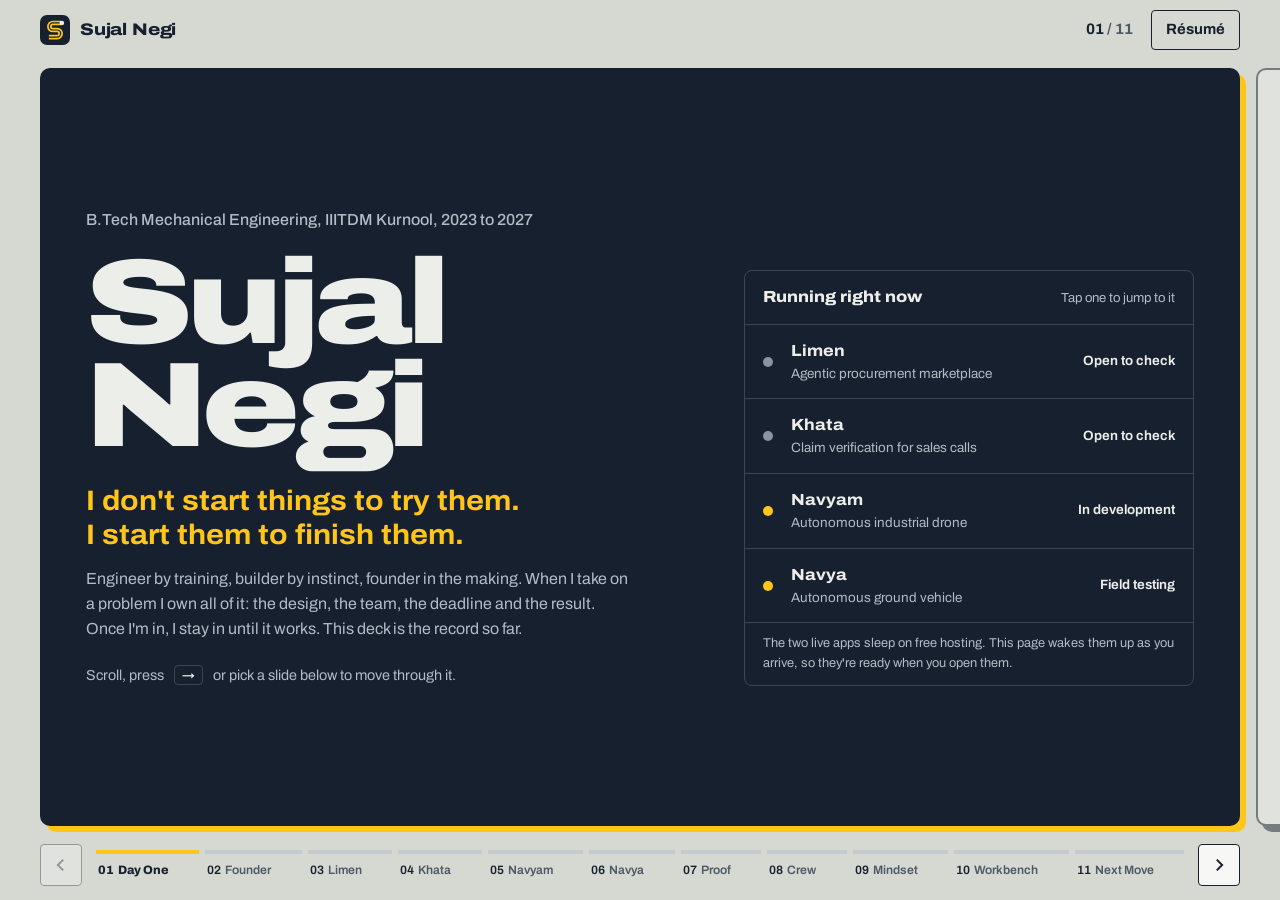
==== index.html @ 994e84c3 "Update index.html" ====
<!DOCTYPE html>
<html lang="en">
<head>
<meta charset="UTF-8">
<meta name="viewport" content="width=device-width, initial-scale=1, viewport-fit=cover">
<title>Sujal Negi : Engineer and Builder</title>
<meta name="description" content="Sujal Negi: mechanical engineer at IIITDM Kurnool who designs vehicle hardware, ships live AI products and leads a 19-member autonomous vehicle team.">
<meta property="og:title" content="Sujal Negi : Engineer and Builder">
<meta property="og:description" content="Limen, Khata, Navyam and Navya, presented as a founder's deck.">
<meta property="og:url" content="https://sujalnegi.tech/">
<meta property="og:image" content="https://sujalnegi.tech/Sujal_img.jpeg">
<meta name="theme-color" content="#D5D9D1">
<link rel="icon" href="favicon.svg?v=3" type="image/svg+xml">
<link rel="icon" href="favicon-32.png?v=3" sizes="32x32" type="image/png">
<link rel="icon" href="favicon.ico?v=3" sizes="any">
<link rel="apple-touch-icon" href="apple-touch-icon.png?v=3">
<link rel="manifest" href="site.webmanifest?v=3">
<link rel="preconnect" href="https://fonts.googleapis.com">
<link rel="preconnect" href="https://fonts.gstatic.com" crossorigin>
<link href="https://fonts.googleapis.com/css2?family=Archivo:ital,wdth,wght@0,62..125,100..900;1,62..125,100..900&display=swap" rel="stylesheet">
<script>document.documentElement.classList.add('js')</script>
<style>
:root{
  --frame:#D5D9D1; --paper:#ECEEEA; --sheet:#F7F8F5; --ink:#17202E; --ink-2:#2A3850;
  --graphite:#4E5866; --rule:#C5CAD0; --hivis:#FFC61A; --link:#1F4FD1; --ok:#1C7A4B;
  --on-ink:#ECEEEA; --on-ink-dim:#B3BBC6; --ink-rule:#3A4557;
  --font:'Archivo',system-ui,-apple-system,'Segoe UI',Roboto,sans-serif;
  --m:40px; --g:16px;
}
*,*::before,*::after{box-sizing:border-box;margin:0;padding:0}
html,body{height:100%}
html{-webkit-text-size-adjust:100%;text-size-adjust:100%}
.js,.js body{overscroll-behavior:none}
body{background:var(--frame);color:var(--ink);font-family:var(--font);font-size:1rem;line-height:1.55;-webkit-font-smoothing:antialiased;text-rendering:optimizeLegibility}
img{max-width:100%;display:block}
a{color:var(--link);text-underline-offset:3px;text-decoration-thickness:1px}
a:hover{text-decoration-thickness:2px}
button{font:inherit;color:inherit}
:focus-visible{outline:3px solid var(--link);outline-offset:3px;border-radius:2px}
::selection{background:var(--hivis);color:var(--ink)}
.skip{position:absolute;left:-9999px;top:8px;background:var(--ink);color:var(--paper);padding:10px 14px;z-index:200}
.skip:focus{left:12px}
.sr{position:absolute;width:1px;height:1px;overflow:hidden;clip:rect(0 0 0 0);white-space:nowrap}

/* ---------- presenter frame ---------- */
.app{display:flex;flex-direction:column}
.js .app{height:100vh;height:100dvh;padding:env(safe-area-inset-top,0px) env(safe-area-inset-right,0px) env(safe-area-inset-bottom,0px) env(safe-area-inset-left,0px)}
.js body{overflow:hidden}
.bar{display:flex;align-items:center;justify-content:space-between;gap:16px;padding:0 var(--m);height:60px;flex:none}
.mark{display:flex;align-items:center;gap:10px;color:var(--ink);text-decoration:none;font-weight:800;font-variation-settings:"wdth" 118;letter-spacing:-.01em;font-size:1.05rem}
.logo{display:block;width:30px;height:30px;flex:none;transition:transform .35s cubic-bezier(.22,.8,.26,1)}
@media (hover:hover){a:hover>.logo{transform:rotate(-8deg) scale(1.06)}}
@media (prefers-reduced-motion:reduce){.logo{transition:none}}
.bar-right{display:flex;align-items:center;gap:18px}
.count{font-weight:700;font-variant-numeric:tabular-nums;font-size:.95rem;color:var(--graphite)}
.count b{color:var(--ink)}
.cv{color:var(--ink);font-weight:700;text-decoration:none;border:1.5px solid var(--ink);padding:7px 14px;border-radius:4px;font-size:.93rem}
.cv:hover{background:var(--ink);color:var(--paper)}

.viewport{position:relative;flex:1;min-height:0}
.js .viewport{overflow:hidden}
.track{display:flex;flex-direction:column;gap:24px;padding:0 var(--m) 24px}
.js .track{flex-direction:row;gap:var(--g);height:100%;padding:8px 0 14px;transform:translate3d(calc(var(--m) + var(--i,0) * (var(--m) * 2 - var(--g) - 100%) + var(--drag,0px)),0,0);will-change:transform;backface-visibility:hidden}
.js .track.ready{transition:transform .5s cubic-bezier(.22,.8,.26,1)}
.js .track.dragging{transition:none}
.slide{position:relative;background:var(--sheet);border:2px solid var(--ink);border-radius:10px;box-shadow:6px 6px 0 var(--ink);outline:none}
.js .slide{flex:0 0 calc(100% - var(--m) * 2);height:100%;overflow-y:auto;overflow-x:hidden;overscroll-behavior:contain;scrollbar-width:thin;transition:opacity .35s ease;touch-action:pan-y;-webkit-overflow-scrolling:touch}
.js .track.dragging .slide{transition:none}
.js .slide:not(.on){opacity:.5}
.js .slide:not(.on) .inner{pointer-events:none}
.inner{max-width:1200px;margin:0 auto;padding:clamp(22px,3.4vw,52px);min-height:100%;display:flex;flex-direction:column;justify-content:center}
.edge{position:absolute;top:8px;bottom:14px;width:var(--m);z-index:3;background:none;border:0;cursor:pointer;display:none;-webkit-tap-highlight-color:transparent}
.js .edge{display:block}
.edge.l{left:0}.edge.r{right:0}
.edge:disabled{cursor:default}

.dock{flex:none;display:flex;align-items:center;gap:14px;padding:4px var(--m) 14px}
.dock .nav{flex:none;width:42px;height:42px;border:1.5px solid var(--ink);border-radius:4px;background:var(--sheet);cursor:pointer;display:grid;place-items:center}
@media (hover:hover){.dock .nav:hover:not(:disabled){background:var(--ink);color:var(--paper)}}
.dock .nav:active:not(:disabled){transform:translateY(1px)}
.dock .nav:disabled{opacity:.35;cursor:default}
.dock .nav svg{width:18px;height:18px}
.rail{flex:1;display:flex;gap:6px;min-width:0}
.rail button{flex:1 1 auto;min-width:0;text-align:left;background:none;border:0;border-top:4px solid var(--rule);padding:7px 2px 0;cursor:pointer;color:var(--graphite);font-size:.76rem;font-weight:600;white-space:nowrap;overflow:hidden;text-overflow:ellipsis;transition:border-color .2s,color .2s}
.rail button span{font-variant-numeric:tabular-nums;margin-right:4px;color:var(--ink)}
@media (max-width:1240px) and (min-width:961px){.rail button{font-size:.72rem}.rail button span{display:none}}
@media (hover:hover){.rail button:hover{color:var(--ink);border-top-color:var(--graphite)}}
.rail button.done{border-top-color:var(--ink)}
.rail button[aria-current="step"]{border-top-color:var(--hivis);color:var(--ink);font-weight:800}
.index-btn{display:none}
.cover .hint.hint-touch{display:none}
.js .nojs-only{display:none}
.dock,.edge{visibility:hidden}.js .dock,.js .edge{visibility:visible}

/* ---------- shared type ---------- */
h2{overflow-wrap:anywhere;hyphens:manual;font-weight:800;font-variation-settings:"wdth" 118;font-size:clamp(2rem,4.2vw,3.4rem);line-height:1;letter-spacing:-.02em}
.lede{color:var(--graphite);max-width:36rem;margin-top:14px}
.btn{max-width:100%;overflow-wrap:anywhere;display:inline-flex;align-items:center;gap:8px;font-weight:650;font-size:.95rem;text-decoration:none;padding:11px 18px;border-radius:4px;border:1.5px solid var(--ink);transition:background .15s,color .15s;cursor:pointer;background:transparent;color:var(--ink)}
.btn.solid{background:var(--ink);color:var(--paper)}
.btn.solid:hover{background:var(--ink-2)}
.btn.line:hover{background:var(--ink);color:var(--paper)}
.links{display:flex;flex-wrap:wrap;gap:10px;margin-top:18px}
.split{display:grid;grid-template-columns:minmax(0,1.05fr) minmax(0,.95fr);gap:clamp(28px,4.5vw,64px);align-items:center}

/* ink + hivis slides */
.slide.ink{background:var(--ink);color:var(--on-ink);box-shadow:6px 6px 0 var(--hivis);scrollbar-color:var(--ink-rule) transparent}
.slide.ink h2{color:var(--on-ink)}
.slide.ink .lede{color:var(--on-ink-dim)}
.slide.ink a{color:#9DB5FF}
.slide.ink .btn{border-color:var(--on-ink);color:var(--on-ink)}
.slide.ink .btn.solid{background:var(--hivis);border-color:var(--hivis);color:var(--ink)}
.slide.ink .btn.line:hover{background:var(--on-ink);color:var(--ink)}
.slide.ink :focus-visible{outline-color:var(--hivis)}
.slide.hv{background:var(--hivis)}
.slide.pa{background:var(--paper)}

/* ---------- 1. cover ---------- */
.cover{display:grid;grid-template-columns:minmax(0,1.35fr) minmax(0,1fr);gap:clamp(28px,4vw,64px);align-items:end}
.cover .who{color:var(--on-ink-dim);font-weight:500;margin-bottom:18px}
.cover h1{font-weight:900;font-variation-settings:"wdth" 125;font-size:clamp(3.4rem,9.4vw,8.6rem);line-height:.86;letter-spacing:-.035em;color:var(--on-ink)}
.cover h1 span{display:block}
.cover .claim{font-weight:700;font-variation-settings:"wdth" 108;font-size:clamp(1.25rem,2.2vw,1.8rem);line-height:1.2;margin-top:26px;max-width:32ch;color:var(--hivis)}
.cover .claim span{display:block}
.cover .sub{color:var(--on-ink-dim);max-width:34rem;margin-top:16px}
.cover .hint{margin-top:22px;font-size:.9rem;color:var(--on-ink-dim);display:flex;align-items:center;gap:10px}
.cover .hint kbd{font:700 .8rem var(--font);border:1.5px solid var(--ink-rule);border-radius:4px;padding:2px 7px;color:var(--on-ink)}
.board{border:1.5px solid var(--ink-rule);border-radius:8px;overflow:hidden}
.board header{display:flex;justify-content:space-between;align-items:baseline;gap:10px;padding:14px 18px;border-bottom:1.5px solid var(--ink-rule)}
.board header b{font-weight:800;font-variation-settings:"wdth" 112}
.board header span{font-size:.82rem;color:var(--on-ink-dim)}
.board a.row{display:grid;grid-template-columns:14px minmax(0,1fr) auto;gap:4px 14px;align-items:center;padding:14px 18px;border-bottom:1px solid var(--ink-rule);text-decoration:none;color:var(--on-ink)}
.board a.row:last-of-type{border-bottom:0}
.board a.row:hover{background:var(--ink-2)}
.board .dot{width:10px;height:10px;border-radius:50%;background:var(--on-ink-dim)}
.board .row[data-s="checking"] .dot{background:var(--hivis);animation:blink 1s steps(2) infinite}
.board .row[data-s="up"] .dot{background:#3CCB7F}
.board .row[data-s="down"] .dot{background:#8A93A0}
.board .row[data-s="dev"] .dot{background:var(--hivis)}
@keyframes blink{50%{opacity:.25}}
.board .nm{font-weight:750;font-variation-settings:"wdth" 110}
.board .ds{display:block;font-size:.84rem;color:var(--on-ink-dim);font-weight:400;font-variation-settings:"wdth" 100}
.board .st{font-size:.84rem;font-weight:650;text-align:right;white-space:nowrap}
.board .row[data-s="up"] .st{color:#3CCB7F}
.board footer{padding:11px 18px;font-size:.8rem;color:var(--on-ink-dim);border-top:1.5px solid var(--ink-rule)}

/* ---------- 2. about ---------- */
.about{display:grid;grid-template-columns:minmax(0,230px) minmax(0,1fr) minmax(0,.85fr);gap:clamp(24px,3.6vw,52px);align-items:start}
.portrait{border:2px solid var(--ink);border-radius:6px;overflow:hidden;background:var(--sheet)}
.portrait img{aspect-ratio:4/5;object-fit:cover;object-position:50% 20%;width:100%;height:auto}
.about-copy h2{margin-bottom:20px}
.about-copy p{color:var(--graphite);margin-bottom:14px;max-width:38rem}
.about-copy p strong{color:var(--ink);font-weight:650}
.facts{border-top:1.5px solid var(--ink)}
.facts div{padding:13px 0;border-bottom:1px solid var(--rule)}
.facts dt{font-size:.84rem;font-weight:700;color:var(--graphite)}
.facts dd{font-weight:600;line-height:1.4}

/* ---------- product slides ---------- */
.prod h2{font-size:clamp(2.4rem,4.8vw,4rem);font-variation-settings:"wdth" 124}
.what{font-size:1.14rem;font-weight:600;margin:10px 0 14px;max-width:28rem;line-height:1.3}
.meta{display:flex;flex-wrap:wrap;gap:8px 12px;align-items:center;font-size:.88rem;color:var(--graphite)}
.stage{display:inline-flex;align-items:center;gap:7px;font-weight:700;color:var(--ink);background:var(--paper);border:1.5px solid var(--ink);padding:3px 10px;border-radius:40px;font-size:.82rem}
.stage::before{content:"";width:8px;height:8px;border-radius:50%;background:var(--ok)}
.stage.build::before{background:var(--hivis);box-shadow:0 0 0 1.5px var(--ink)}
.flag{display:inline-block;background:var(--hivis);color:var(--ink);font-weight:700;font-size:.88rem;padding:5px 11px;border-radius:3px;border:1.5px solid var(--ink)}
.pts{list-style:none;display:flex;flex-direction:column;gap:9px;margin-top:18px}
.pts li{position:relative;padding-left:22px;color:var(--graphite);max-width:38rem;font-size:.98rem}
.pts li::before{content:"";position:absolute;left:0;top:.7em;width:10px;height:2px;background:var(--ink)}
.pts li b{color:var(--ink);font-weight:650}
.stack{font-size:.86rem;color:var(--graphite);margin-top:14px}

/* limen widget */
.gate{background:#fff;border:2px solid var(--ink);border-radius:6px;overflow:hidden}
.gate header{display:flex;justify-content:space-between;align-items:baseline;gap:12px;padding:14px 18px;border-bottom:1.5px solid var(--ink)}
.gate header b{font-weight:800;font-variation-settings:"wdth" 112}
.gate header span,.call header span{font-size:.84rem;color:var(--graphite)}
.gate .body{padding:18px}
.gate .req{display:grid;grid-template-columns:1fr auto;gap:5px 16px;font-size:.93rem;padding-bottom:14px;border-bottom:1px dashed var(--rule);margin-bottom:16px}
.gate .req dt{color:var(--graphite)}
.gate .req dd{font-weight:650;text-align:right;font-variant-numeric:tabular-nums}
.gate label{display:flex;justify-content:space-between;align-items:baseline;flex-wrap:wrap;gap:4px 12px;font-weight:650;font-size:.95rem;margin-bottom:10px}
.gate output{font-variation-settings:"wdth" 110;font-weight:800;font-size:1.35rem;font-variant-numeric:tabular-nums}
.track-r{position:relative;height:52px;margin:0 2px}
.track-r .band{position:absolute;top:14px;height:16px;background:var(--hivis);border-left:2px solid var(--ink);border-right:2px solid var(--ink)}
.track-r .base{position:absolute;left:0;right:0;top:21px;height:2px;background:var(--rule)}
.track-r .tick{position:absolute;top:34px;transform:translateX(-50%);font-size:.74rem;color:var(--graphite);white-space:nowrap;font-weight:600}
.track-r input{position:absolute;left:0;top:0;width:100%;height:44px;margin:0;background:transparent;-webkit-appearance:none;appearance:none;cursor:pointer;touch-action:pan-y}
.track-r input::-webkit-slider-runnable-track{height:44px;background:transparent}
.track-r input::-moz-range-track{height:44px;background:transparent}
.track-r input::-webkit-slider-thumb{-webkit-appearance:none;width:20px;height:34px;margin-top:5px;background:var(--ink);border:3px solid #fff;border-radius:3px;box-shadow:0 0 0 1.5px var(--ink)}
.track-r input::-moz-range-thumb{width:14px;height:28px;background:var(--ink);border:3px solid #fff;border-radius:3px;box-shadow:0 0 0 1.5px var(--ink)}
.track-r input:focus-visible{outline:none}
.track-r input:focus-visible::-webkit-slider-thumb{box-shadow:0 0 0 4px var(--link)}
.track-r input:focus-visible::-moz-range-thumb{box-shadow:0 0 0 4px var(--link)}
.verdict{margin-top:12px;padding:12px 14px;border-radius:4px;font-weight:650;font-size:.95rem;line-height:1.4;border:1.5px solid var(--ok);color:var(--ok);background:#E1EFE6;min-height:5.2em}
.verdict.no,.v.no{border-color:var(--ink);color:var(--ink);background:repeating-linear-gradient(-45deg,var(--hivis) 0 12px,#FFDC66 12px 24px)}
.verdict small{display:block;font-weight:450;margin-top:3px;font-size:.86rem}
.gate footer,.call footer{padding:11px 18px;border-top:1px solid var(--rule);font-size:.86rem;color:var(--graphite);display:flex;justify-content:space-between;align-items:center;gap:8px 12px;flex-wrap:wrap}

/* khata widget */
.call{background:#fff;border:2px solid var(--ink);border-radius:6px;overflow:hidden}
.call header{display:flex;justify-content:space-between;align-items:baseline;gap:12px;padding:14px 18px;border-bottom:1.5px solid var(--ink)}
.call header b{font-weight:800;font-variation-settings:"wdth" 112}
.call ol{list-style:none}
.call li{padding:14px 18px;border-bottom:1px solid var(--rule)}
.call li:last-child{border-bottom:0}
.call .who-s{font-size:.8rem;font-weight:700;color:var(--graphite)}
.call q{display:block;font-weight:600;font-size:1.02rem;margin:2px 0 8px;quotes:"\201C" "\201D"}
.v{display:inline-block;font-size:.86rem;font-weight:650;padding:5px 10px;border-radius:3px;border:1.5px solid var(--rule);color:var(--graphite);background:var(--paper)}
.v.ok{border-color:var(--ok);color:var(--ok);background:#E1EFE6}

/* navyam svg */
.sweep{background:var(--ink);border:2px solid var(--ink);border-radius:6px;overflow:hidden}
.sweep svg{display:block;width:100%;height:auto;max-height:52vh}
.sweep figcaption{background:var(--sheet);border-top:2px solid var(--ink);padding:11px 16px;font-size:.86rem;color:var(--graphite)}

/* navya org chart */
.org{border:2px solid var(--ink);border-radius:6px;background:#fff;padding:22px}
.org .lead{border:2px solid var(--ink);background:var(--hivis);border-radius:4px;padding:12px 16px;text-align:center;max-width:260px;margin:0 auto;position:relative}
.org .lead b{display:block;font-weight:800;font-variation-settings:"wdth" 112;font-size:1.1rem}
.org .lead span{font-size:.84rem}
.org .stem{width:2px;height:20px;background:var(--ink);margin:0 auto}
.org .teams{display:grid;grid-template-columns:repeat(4,minmax(0,1fr));gap:10px;border-top:2px solid var(--ink);padding-top:18px;position:relative}
.org .teams div{border:1.5px solid var(--ink);border-radius:4px;padding:10px 8px;text-align:center;font-weight:700;font-size:.92rem;position:relative;background:var(--sheet)}
.org .teams div::before{content:"";position:absolute;top:-20px;left:50%;width:2px;height:18px;background:var(--ink)}
.org .owns{margin-top:18px;padding-top:14px;border-top:1px dashed var(--rule);font-size:.9rem;color:var(--graphite)}
.org .owns b{color:var(--ink)}
.org .size{font-weight:800;font-variation-settings:"wdth" 118;font-size:2.2rem;line-height:1;margin-bottom:14px;text-align:center}
.org .size small{display:block;font-size:.85rem;font-weight:600;color:var(--graphite);margin-top:4px;font-variation-settings:"wdth" 100}

/* ---------- traction ---------- */
.trac-head{display:grid;grid-template-columns:minmax(0,1.2fr) minmax(0,1fr);gap:18px 48px;align-items:end;margin-bottom:28px}
.trac-head .yr{font-weight:700;font-size:.95rem}
.trac-head h2{font-size:clamp(1.8rem,3.4vw,2.9rem);margin-top:8px;max-width:20ch}
.trac-head p{font-size:1.02rem;max-width:32rem}
.score{display:grid;grid-template-columns:repeat(3,minmax(0,1fr));border:2px solid var(--ink);border-radius:6px;overflow:hidden;background:var(--hivis)}
.score div{padding:18px 20px;border-right:2px solid var(--ink)}
.score div:last-child{border-right:0}
.score b{display:block;font-weight:900;font-variation-settings:"wdth" 122;font-size:clamp(1.9rem,3.6vw,3rem);line-height:1;letter-spacing:-.02em}
.score span{font-weight:600;font-size:.92rem}
.more{display:grid;grid-template-columns:repeat(3,minmax(0,1fr));gap:0;margin-top:22px;border:2px solid var(--ink);border-radius:6px;overflow:hidden;background:var(--sheet)}
.more div{padding:16px 18px;border-right:1px solid var(--rule)}
.more div:last-child{border-right:0}
.more .yr{font-size:.82rem;font-weight:700;color:var(--graphite)}
.more h3{font-size:1.02rem;font-weight:750;line-height:1.25;margin:4px 0}
.more p{font-size:.9rem;color:var(--graphite)}

/* ---------- teams ---------- */
.head2{display:grid;grid-template-columns:minmax(0,1fr) minmax(0,1fr);gap:14px 48px;align-items:end;margin-bottom:28px}
.log{list-style:none;border-top:1.5px solid var(--ink)}
.log li{display:grid;grid-template-columns:150px minmax(0,1fr);gap:4px 28px;padding:18px 0;border-bottom:1px solid var(--rule)}
.log time{font-weight:700;font-variant-numeric:tabular-nums;font-size:.93rem;padding-top:3px}
.log h3{font-weight:750;font-variation-settings:"wdth" 108;font-size:1.18rem;line-height:1.25}
.log .role{color:var(--graphite);font-size:.92rem}
.log p{color:var(--graphite);max-width:44rem;margin-top:4px}
.log p b{color:var(--ink);font-weight:650}

/* ---------- playbook ---------- */
.rules{display:grid;grid-template-columns:repeat(2,minmax(0,1fr));border-top:1.5px solid var(--ink-rule)}
.rule{padding:24px 28px 26px 0;border-bottom:1.5px solid var(--ink-rule)}
.rule:nth-child(odd){border-right:1.5px solid var(--ink-rule)}
.rule:nth-child(even){padding-left:28px;padding-right:0}
.rule h3{font-weight:750;font-variation-settings:"wdth" 112;font-size:1.35rem;line-height:1.15;margin-bottom:10px}
.rule h3::before{content:"";display:block;width:28px;height:6px;background:var(--hivis);margin-bottom:14px}
.rule p{color:var(--on-ink-dim);max-width:30rem}
.rule p em{font-style:normal;color:var(--on-ink);font-weight:650}

/* ---------- toolkit ---------- */
.kit{width:100%;border-collapse:collapse}
.kit th,.kit td{text-align:left;vertical-align:top;padding:15px 0;border-bottom:1px solid var(--rule)}
.kit tr:first-child th,.kit tr:first-child td{border-top:1.5px solid var(--ink)}
.kit th{width:190px;font-weight:750;font-variation-settings:"wdth" 108;padding-right:24px}
.kit td{color:var(--graphite)}

/* ---------- contact ---------- */
.contact h2{font-size:clamp(2.4rem,6vw,5rem);font-variation-settings:"wdth" 122;max-width:14ch}
.reach{display:flex;flex-wrap:wrap;gap:10px;margin:28px 0 clamp(32px,5vw,56px)}
.titleblock{display:grid;grid-template-columns:2fr repeat(4,1fr);border:2px solid var(--ink);font-size:.86rem;background:var(--sheet)}
.titleblock div{padding:10px 14px;border-right:1.5px solid var(--ink)}
.titleblock div:last-child{border-right:0}
.titleblock span{display:block;color:var(--graphite);font-size:.76rem}
.titleblock b,.titleblock a{font-weight:750;font-variation-settings:"wdth" 110}
.titleblock a{color:var(--link)}
.slide.ink .titleblock{background:var(--ink-2);border-color:var(--on-ink-dim)}
.slide.ink .titleblock div{border-color:var(--on-ink-dim)}
.slide.ink .titleblock span{color:var(--on-ink-dim)}
.slide.ink .titleblock a{color:var(--hivis)}
.contact h2{color:var(--on-ink)}

/* ---------- responsive ---------- */
@media (max-width:1100px){
  .about{grid-template-columns:200px minmax(0,1fr)}
  .facts{grid-column:1/-1;display:grid;grid-template-columns:repeat(2,minmax(0,1fr));column-gap:28px}
}
@media (max-width:960px){
  .cover,.split,.trac-head,.head2{grid-template-columns:1fr}
  .cover{align-items:start}
  .rail button{font-size:0}
  .rail button span{font-size:.8rem;margin:0}
}
@media (max-width:760px){
  :root{--m:14px;--g:7px}
  .bar{height:54px}
  .count{display:none}
  .rail{display:none;position:fixed;left:12px;right:12px;bottom:calc(72px + env(safe-area-inset-bottom,0px));max-height:calc(100vh - 150px);max-height:calc(100dvh - 150px);overflow-y:auto;overscroll-behavior:contain;z-index:20;background:var(--sheet);border:2px solid var(--ink);border-radius:8px;box-shadow:5px 5px 0 var(--ink);padding:10px;flex-direction:column;gap:0}
  .rail.open{display:flex}
  .rail button{flex:none;font-size:1rem;border-top:0;border-bottom:1px solid var(--rule);padding:11px 8px;border-radius:0}
  .rail button:last-child{border-bottom:0}
  .rail button span{font-size:1rem;margin-right:10px;color:var(--graphite)}
  .rail button.done{border-top:0}
  .rail button[aria-current="step"]{background:var(--hivis);border-radius:4px}
  .index-btn{display:flex;flex:1;justify-content:center;align-items:center;gap:8px;height:42px;border:1.5px solid var(--ink);border-radius:4px;background:var(--sheet);font-weight:700;cursor:pointer}
  .index-btn b{font-variant-numeric:tabular-nums}
  .cover .hint.hint-desk{display:none}.cover .hint.hint-touch{display:flex}
  .slide{box-shadow:4px 4px 0 var(--ink)}
  .slide.ink{box-shadow:4px 4px 0 var(--hivis)}
  .inner{justify-content:flex-start;padding:22px 18px 28px}
  .about{grid-template-columns:1fr}
  .portrait{max-width:170px}
  .facts{grid-template-columns:1fr}
  .org .teams{grid-template-columns:1fr 1fr}
  .org .teams div::before{display:none}
  .org .teams{border-top:0;padding-top:0}
  .score,.more{grid-template-columns:1fr}
  .score div,.more div{border-right:0;border-bottom:2px solid var(--ink)}
  .more div{border-bottom:1px solid var(--rule)}
  .score div:last-child,.more div:last-child{border-bottom:0}
  .rules{grid-template-columns:1fr}
  .rule,.rule:nth-child(even){padding:22px 0}
  .rule:nth-child(odd){border-right:0}
  .log li{grid-template-columns:1fr}
  .kit th{width:auto;display:block;padding-bottom:3px;border-bottom:0}
  .kit td{display:block;padding-top:0}
  .kit tr:first-child td{border-top:0}
  .titleblock{grid-template-columns:1fr 1fr}
  .titleblock div{border-bottom:1.5px solid var(--ink)}
  .titleblock div:first-child{grid-column:1/-1;border-right:0}
  .titleblock div:nth-child(odd){border-right:0}
  .titleblock div:nth-last-child(-n+2){border-bottom:0}
  .edge{display:none!important}
}
@media (max-height:820px) and (min-width:761px){
  .inner{padding-top:22px;padding-bottom:22px}
  .pts{gap:6px;margin-top:14px}
  .pts li{font-size:.94rem}
  .what{margin:6px 0 10px}
}

/* very large screens */
@media (min-width:1700px){html{font-size:calc(10px + .45vw)}.inner{max-width:76rem}:root{--m:56px;--g:20px}.bar{height:68px}}
/* phones in landscape, short laptop windows */
@media (max-height:620px){
  .bar{height:46px}
  .cv{padding:5px 12px}
  .dock{padding-top:2px;padding-bottom:8px}
  .dock .nav,.index-btn{height:36px}
  .dock .nav{width:36px}
  .js .track{padding:4px 0 10px}
  .inner{justify-content:flex-start;padding-top:18px;padding-bottom:20px}
  .cover h1{font-size:clamp(2.6rem,8vw,5rem)}
  .cover .claim{margin-top:14px}
  .rail button{padding-top:5px}
}
@media (max-height:620px) and (max-width:960px) and (min-width:761px){.rail button{font-size:0}.rail button span{font-size:.78rem;margin:0}}
/* narrow phones */
@media (max-width:360px){
  :root{--m:10px;--g:5px}
  .inner{padding:18px 14px 24px}
  .cover h1{font-size:3rem}
  .mark{font-size:.98rem}
  .index-btn{font-size:.9rem;gap:6px}
  .board a.row{grid-template-columns:12px minmax(0,1fr);}
  .board .st{grid-column:2;text-align:left}
  .gate .body{padding:14px}
  .call li{padding:12px 14px}
  .org{padding:16px}
  .org .teams{grid-template-columns:1fr}
  .reach .btn,.links .btn{padding:10px 12px;font-size:.88rem}
  .titleblock{grid-template-columns:1fr}
  .titleblock div,.titleblock div:nth-child(odd){border-right:0;border-bottom:1.5px solid var(--ink)}
  .titleblock div:last-child{border-bottom:0}
}
@media (prefers-reduced-motion:reduce){
  .js .track.ready{transition:none}
  .js .slide{transition:none}
  .board .row[data-s="checking"] .dot{animation:none}
}
</style>
</head>
<body>
<a class="skip" href="#s-cover">Skip to content</a>
<div class="app">
  <header class="bar">
    <a class="mark" href="#s-cover" data-go="0"><svg class="logo" viewBox="0 0 64 64" aria-hidden="true" focusable="false"><rect width="64" height="64" rx="15" fill="#17202E"/><path d="M45 17H27.5a7.5 7.5 0 0 0 0 15h9a7.5 7.5 0 0 1 0 15H19" fill="none" stroke="#FFC61A" stroke-width="10"/><path d="M45 17H27.5a7.5 7.5 0 0 0 0 15h9a7.5 7.5 0 0 1 0 15H19" fill="none" stroke="#17202E" stroke-width="2.6"/><circle cx="46.5" cy="17" r="5" fill="#ECEEEA"/></svg>Sujal Negi</a>
    <div class="bar-right">
      <p class="count" aria-hidden="true"><b id="countNow">01</b> / <span id="countAll">11</span></p>
      <a class="cv" href="Sujal_Negi_Resume.pdf" target="_blank" rel="noopener">Résumé</a>
    </div>
  </header>

  <main class="viewport" id="viewport" aria-roledescription="carousel" aria-label="Sujal Negi's portfolio">
    <button class="edge l" id="edgeL" tabindex="-1" aria-hidden="true"></button>
    <button class="edge r" id="edgeR" tabindex="-1" aria-hidden="true"></button>
    <div class="track" id="track">

      <!-- 1 cover -->
      <section class="slide ink" id="s-cover" data-title="Day One" aria-roledescription="slide" aria-label="Day One" tabindex="-1">
        <div class="inner">
          <div class="cover">
            <div>
              <p class="who">B.Tech Mechanical Engineering, IIITDM Kurnool, 2023 to 2027</p>
              <h1><span>Sujal</span><span>Negi</span></h1>
              <p class="claim"><span>I don't start things to try them.</span> <span>I start them to finish them.</span></p>
              <p class="sub">Engineer by training, builder by instinct, founder in the making. When I take on a problem I own all of it: the design, the team, the deadline and the result. Once I'm in, I stay in until it works. This deck is the record so far.</p>
              <p class="hint hint-desk">Scroll, press <kbd aria-label="right arrow">→</kbd> or pick a slide below to move through it.</p>
              <p class="hint hint-touch">Swipe sideways or use the arrows below.</p>
            </div>
            <div class="board" aria-labelledby="board-t">
              <header><b id="board-t">Running right now</b><span>Tap one to jump to it</span></header>
              <a class="row" href="#s-limen" data-ping="https://limen-peqe.onrender.com" data-s="idle"><span class="dot"></span><span class="nm">Limen<span class="ds">Agentic procurement marketplace</span></span><span class="st">Live app</span></a>
              <a class="row" href="#s-khata" data-ping="https://khata-avs8.onrender.com/login" data-s="idle"><span class="dot"></span><span class="nm">Khata<span class="ds">Claim verification for sales calls</span></span><span class="st">Live app</span></a>
              <a class="row" href="#s-navyam" data-s="dev"><span class="dot"></span><span class="nm">Navyam<span class="ds">Autonomous industrial drone</span></span><span class="st">In development</span></a>
              <a class="row" href="#s-navya" data-s="dev"><span class="dot"></span><span class="nm">Navya<span class="ds">Autonomous ground vehicle</span></span><span class="st">Field testing</span></a>
              <footer>The two live apps sleep on free hosting. This page wakes them up as you arrive, so they're ready when you open them.</footer>
            </div>
          </div>
        </div>
      </section>

      <!-- 2 about -->
      <section class="slide pa" id="s-about" data-title="Founder" aria-roledescription="slide" aria-label="Founder" tabindex="-1">
        <div class="inner">
          <div class="about">
            <figure class="portrait"><img src="Sujal_img.jpeg" alt="Portrait of Sujal Negi" width="711" height="1132" decoding="async"></figure>
            <div class="about-copy">
              <h2>Who's building this.</h2>
              <p>I'm a mechanical engineer who works across <strong>manufacturing, software and program management</strong>. I design vehicle hardware, ship live AI systems and lead a <strong>19-member autonomous vehicle team</strong>.</p>
              <p>On the hardware side that means chassis, steering and drive design for a ground vehicle, and mass and component placement for a drone. On the software side it means agentic marketplaces and real-time verification tools that people can open and use today.</p>
              <p>What ties it together is how I run things: gate the spend behind proof, split the roles so no one person holds every key, and always keep a path to real users.</p>
            </div>
            <dl class="facts">
              <div><dt>Studying</dt><dd>B.Tech Mechanical Engineering, IIITDM Kurnool, 2023 to 2027</dd></div>
              <div><dt>Leading</dt><dd>Navya (19 members), Navyam (8 members), DataWorks Club</dd></div>
              <div><dt>Mentored by</dt><dd>Dolphin Tank India Founder Mentorship Program</dd></div>
              <div><dt>Building next</dt><dd><a href="https://nexara9.me/" target="_blank" rel="noopener">NEXARA9</a>, an autonomous-systems venture</dd></div>
              <div><dt>Also</dt><dd>Poet published in 10+ anthologies, in English, Hindi and Urdu, as <a href="https://alfaaz.sujalnegi.tech" target="_blank" rel="noopener"><em>alfaazsujalke</em></a></dd></div>
            </dl>
          </div>
        </div>
      </section>

      <!-- 3 limen -->
      <section class="slide" id="s-limen" data-title="Limen" aria-roledescription="slide" aria-label="Limen" tabindex="-1">
        <div class="inner">
          <div class="split prod">
            <div>
              <h2>Limen</h2>
              <p class="what">Agentic procurement marketplace for industrial tenders</p>
              <div class="meta"><span class="stage">Live</span><span>Aug 2026 to present</span><span class="flag">Winner, IBM SkillsBuild South Region Finale</span></div>
              <div class="links">
                <a class="btn solid" href="https://limen-peqe.onrender.com" target="_blank" rel="noopener">Open live app</a>
                <a class="btn line" href="https://github.com/sujal128005/limen" target="_blank" rel="noopener">Read the code</a>
              </div>
              <ul class="pts">
                <li>Built a <b>multi-agent tender marketplace</b> to compress a <b>2 to 3 month manual procurement cycle into days</b>.</li>
                <li>Evaluates suppliers on <b>cost, specs and availability</b>, with sealed bidding, escrow settlement and reputation scoring.</li>
                <li>Enforces <b>buyer ceilings and seller floors in a Solidity contract</b>, so no agent can lift its own spending limit.</li>
                <li>Splits raise, approve and pay across <b>three role-gated desks</b>, so no one account can both create and settle a request.</li>
                <li>The LLM handles text only. Every figure comes from a deterministic engine, verified by <b>539 automated checks</b>.</li>
              </ul>
              <p class="stack">Solidity, Node.js, React, LLM integration</p>
            </div>
            <div class="gate" aria-labelledby="gate-t">
              <header><b id="gate-t">Try Limen's spending rule</b><span>Sample tender</span></header>
              <div class="body">
                <dl class="req">
                  <dt>Tender</dt><dd>400 spindle bearings</dd>
                  <dt>Seller floor</dt><dd>₹3,60,000</dd>
                  <dt>Buyer ceiling</dt><dd>₹4,80,000</dd>
                </dl>
                <label for="bid">The agent proposes <output id="bidOut" for="bid">₹4,55,000</output></label>
                <div class="track-r" id="bidTrack">
                  <div class="base"></div><div class="band" id="band"></div>
                  <input type="range" id="bid" min="300000" max="600000" step="5000" value="455000" aria-describedby="verdict">
                </div>
                <div class="verdict" id="verdict" role="status" aria-live="polite">Within limits. Escrow can settle.<small>Drag the price past the ceiling and see what the contract does.</small></div>
              </div>
              <footer><span>Enforced in Solidity, not in a prompt.</span></footer>
            </div>
          </div>
        </div>
      </section>

      <!-- 4 khata -->
      <section class="slide" id="s-khata" data-title="Khata" aria-roledescription="slide" aria-label="Khata" tabindex="-1">
        <div class="inner">
          <div class="split prod">
            <div>
              <h2>Khata</h2>
              <p class="what">Real-time claim verification for live sales calls</p>
              <div class="meta"><span class="stage">Live</span><span>Aug 2026</span></div>
              <div class="links">
                <a class="btn solid" href="https://khata-avs8.onrender.com/login" target="_blank" rel="noopener">Open live app</a>
                <a class="btn line" href="https://github.com/sujal128005/khata" target="_blank" rel="noopener">Read the code</a>
              </div>
              <ul class="pts">
                <li>Built a co-pilot that checks claims made mid-call against a <b>deterministic rules engine</b> and returns a verdict <b>in milliseconds</b>.</li>
                <li>The model stays advisory. The rules engine decides what is true, and <b>324 automated checks</b> hold that boundary in place.</li>
              </ul>
              <p class="stack">Next.js, TypeScript, SQLite, LLM integration</p>
            </div>
            <div class="call" aria-labelledby="call-t">
              <header><b id="call-t">What Khata does on a call</b><span>Sample call</span></header>
              <ol id="claims">
                <li><span class="who-s">Sales rep</span><q>We can deliver the full order in 3 days.</q><span class="v" data-ok="0" data-say="Not supported. Standard lead time on file is 7 days.">Waiting to check</span></li>
                <li><span class="who-s">Sales rep</span><q>This plan includes round-the-clock support.</q><span class="v" data-ok="1" data-say="Supported. Matches the plan terms.">Waiting to check</span></li>
                <li><span class="who-s">Sales rep</span><q>I can give you 25% off if you sign today.</q><span class="v" data-ok="0" data-say="Not supported. Approved discount limit is 15%.">Waiting to check</span></li>
              </ol>
              <footer><span>The rules decide, the model only explains.</span><button class="btn solid" id="checkBtn" type="button">Check the claims</button></footer>
            </div>
          </div>
        </div>
      </section>

      <!-- 5 navyam -->
      <section class="slide" id="s-navyam" data-title="Navyam" aria-roledescription="slide" aria-label="Navyam" tabindex="-1">
        <div class="inner">
          <div class="split prod">
            <div>
              <h2>Navyam</h2>
              <p class="what">Autonomous drone for industrial monitoring</p>
              <div class="meta"><span class="stage build">In development</span><span>Dec 2025 to present</span></div>
              <div class="links">
                <a class="btn solid" href="Navyam.html">Run the full simulation</a>
                <a class="btn line" href="https://github.com/sujal128005/gps-denied-drone" target="_blank" rel="noopener">Drone code</a>
                <a class="btn line" href="https://github.com/sujal128005/Navyam-Simulation" target="_blank" rel="noopener">Simulation code</a>
              </div>
              <ul class="pts">
                <li>Lead an <b>8-member team</b> across airframe, propulsion and payload, managing mass and component placement.</li>
                <li>Gated hardware spend behind a <b>0.5 m docking milestone in Gazebo</b>, then flew <b>20 m × 20 m GPS-denied surveys</b>.</li>
              </ul>
              <p class="stack">UAV design, Python, ROS 2, PX4, Gazebo</p>
            </div>
            <figure class="sweep">
              <svg id="sweepSvg" viewBox="0 0 260 270" role="img" aria-label="Diagram of the drone's lawnmower survey path over a 20 by 20 metre zone, starting and ending at the dock">
                <g stroke="#2A3850" stroke-width="1">
                  <path d="M50 20V220M70 20V220M90 20V220M110 20V220M130 20V220M150 20V220M170 20V220M190 20V220M210 20V220M30 40H230M30 60H230M30 80H230M30 100H230M30 120H230M30 140H230M30 160H230M30 180H230M30 200H230"/>
                </g>
                <rect x="30" y="20" width="200" height="200" fill="none" stroke="#5B6573" stroke-width="1.5"/>
                <text x="30" y="14" fill="#8A93A0" font-size="9" font-family="Archivo, sans-serif">0 m</text>
                <text x="230" y="14" fill="#8A93A0" font-size="9" font-family="Archivo, sans-serif" text-anchor="end">20 m</text>
                <path id="sweepPath" d="M130 250L40 200H220V160H40V120H220V80H40V40H220L130 250" fill="none" stroke="#5B6573" stroke-width="1.5" stroke-dasharray="3 5"/>
                <path d="M130 250L40 200H220V160H40V120H220V80H40V40H220L130 250" fill="none" stroke="#FFC61A" stroke-width="3" stroke-linejoin="round" pathLength="1" stroke-dasharray="1 1" stroke-dashoffset="1">
                  <animate attributeName="stroke-dashoffset" from="1" to="0" dur="18s" repeatCount="indefinite"/>
                </path>
                <circle cx="130" cy="250" r="11" fill="none" stroke="#ECEEEA" stroke-width="1.5"/>
                <circle cx="130" cy="250" r="4" fill="none" stroke="#ECEEEA" stroke-width="1.5"/>
                <text x="148" y="254" fill="#B3BBC6" font-size="9" font-family="Archivo, sans-serif">Dock</text>
                <g>
                  <circle r="6" fill="#ECEEEA"/><circle r="11" fill="none" stroke="#ECEEEA" stroke-opacity=".35"/>
                  <animateMotion dur="18s" repeatCount="indefinite"><mpath href="#sweepPath"/></animateMotion>
                </g>
              </svg>
              <figcaption>The survey pattern: a lawnmower sweep over the 20 m × 20 m zone, then back to the dock.</figcaption>
            </figure>
          </div>
        </div>
      </section>

      <!-- 6 navya -->
      <section class="slide" id="s-navya" data-title="Navya" aria-roledescription="slide" aria-label="Navya" tabindex="-1">
        <div class="inner">
          <div class="split prod">
            <div>
              <h2>Navya</h2>
              <p class="what">Autonomous ground vehicle, where I'm project lead</p>
              <div class="meta"><span class="stage build">Field testing</span><span>2025 to present</span></div>
              <div class="links"><a class="btn solid" href="Navya.html">Run the simulation</a></div>
              <ul class="pts">
                <li>Lead a <b>19-member team</b> across perception, controls, hardware and software, owning delivery end to end.</li>
                <li>Lead <b>chassis, steering and drive system</b> design, and integrate LiDAR, camera and IMU for field testing.</li>
                <li>Own sub-team interfaces and the <b>risk register</b>, and drive the roadmap and <b>go-to-market plan toward a startup</b>.</li>
              </ul>
              <p class="stack">Chassis and drive design, LiDAR, camera, IMU</p>
            </div>
            <div class="org" aria-label="How the Navya team is organised">
              <p class="size">19 members<small>across four sub-teams</small></p>
              <div class="lead"><b>Sujal Negi</b><span>Project lead</span></div>
              <div class="stem"></div>
              <div class="teams"><div>Perception</div><div>Controls</div><div>Hardware</div><div>Software</div></div>
              <p class="owns">Owned by the lead: <b>sub-team interfaces</b>, the <b>risk register</b>, the <b>roadmap</b> and the <b>go-to-market plan</b>.</p>
            </div>
          </div>
        </div>
      </section>

      <!-- 7 traction -->
      <section class="slide hv" id="s-traction" data-title="Proof" aria-roledescription="slide" aria-label="Proof" tabindex="-1">
        <div class="inner">
          <div class="trac-head">
            <div><p class="yr">Bengaluru, 2026</p><h2>Winner, IBM SkillsBuild Hackathon South Region Finale</h2></div>
            <p>I pitched Limen to IBM judges and it qualified for the National Finale.</p>
          </div>
          <div class="score">
            <div><b>Top 4</b><span>of 25 finalist teams</span></div>
            <div><b>12,000+</b><span>participants in 1,000+ teams</span></div>
            <div><b>National</b><span>Finale qualified</span></div>
          </div>
          <div class="more">
            <div><p class="yr">2026</p><h3>Dolphin Tank India Founder Mentorship Program</h3><p>Selected for ₹18 lakh worth of mentorship (IAC, Cloud Counselage).</p></div>
            <div><p class="yr">2026</p><h3>Second runner-up, KL University AI Build</h3><p>Among 1,000+ student participants.</p></div>
            <div><p class="yr">Certifications</p><h3>Agile and Scrum, Google Analytics, MATLAB</h3><p>Alison Agile and Scrum (84%), Google Analytics for Beginners (98.25%), MATLAB and Simscape Onramps.</p></div>
          </div>
        </div>
      </section>

      <!-- 8 teams -->
      <section class="slide pa" id="s-teams" data-title="Crew" aria-roledescription="slide" aria-label="Crew" tabindex="-1">
        <div class="inner">
          <div class="head2"><h2>Teams and events I've run.</h2><p class="lede">Beyond the four projects, this is where I've owned budgets, people and delivery.</p></div>
          <ol class="log" reversed>
            <li><time>2026</time><div><h3>Kia India Manufacturing Plant</h3><p class="role">Industrial visit and study, Anantapur</p><p>Observed <b>automotive manufacturing, assembly-line workflows, production systems</b> and mechanical integration on a working plant floor.</p></div></li>
            <li><time>Aug 2025</time><div><h3>Udbhav, Inter-IIIT Tech Meet</h3><p class="role">Institute SPOC and coordinator, IIIT Sri City</p><p>Sole point of contact for a meet across <b>23 institutes</b>, and ran the campus hackathon for <b>350 students</b>.</p></div></li>
            <li><time>Jan 2025 to now</time><div><h3>DataWorks Club, AI/ML and Data Science</h3><p class="role">Club lead, IIITDM Kurnool</p><p>Run workshops and hackathons reaching <b>600+ students</b>, owning the annual plan, budget, sponsors and core team.</p></div></li>
          </ol>
        </div>
      </section>

      <!-- 9 playbook -->
      <section class="slide ink" id="s-playbook" data-title="Mindset" aria-roledescription="slide" aria-label="Mindset" tabindex="-1">
        <div class="inner">
          <div class="head2"><h2>How I operate.</h2><p class="lede">Four habits I keep coming back to, whether the thing is a drone, a marketplace or a student club.</p></div>
          <div class="rules">
            <div class="rule"><h3>Spend only after the proof</h3><p>On Navyam, hardware spend waited until the drone hit a <em>0.5 m docking milestone</em> in simulation. Cheap proof first, expensive parts second.</p></div>
            <div class="rule"><h3>Separate who asks from who pays</h3><p>Limen splits raise, approve and pay across <em>three role-gated desks</em>, the same control a good purchasing team uses, built into software.</p></div>
            <div class="rule"><h3>Let the model talk, let the rules decide</h3><p>In Limen and Khata the AI writes the words and a deterministic engine owns the facts, backed by <em>863 automated checks</em> across both.</p></div>
            <div class="rule"><h3>Build toward a customer</h3><p>Navya has a risk register and a <em>go-to-market plan</em>, not just a demo. Limen was pitched to IBM judges and placed in the top 4 of 25 finalists.</p></div>
          </div>
        </div>
      </section>

      <!-- 10 toolkit -->
      <section class="slide" id="s-toolkit" data-title="Workbench" aria-roledescription="slide" aria-label="Workbench" tabindex="-1">
        <div class="inner">
          <div class="head2"><h2>Workbench.</h2><p class="lede">What I reach for, from the drawing board to the deploy.</p></div>
          <table class="kit"><tbody>
            <tr><th scope="row">Management</th><td>Agile and Scrum, project planning, team coordination, Google Analytics, B2B marketing, entrepreneurship</td></tr>
            <tr><th scope="row">Programming</th><td>Python, SQL, TypeScript, JavaScript, Solidity, Node.js, React, Next.js, Git</td></tr>
            <tr><th scope="row">AI and agents</th><td>LLM integration, prompt engineering, deterministic agent design, output verification, adversarial testing</td></tr>
            <tr><th scope="row">Engineering</th><td>CATIA, AutoCAD, GD&amp;T, CNC programming, machining, quality inspection, DFM/DFA</td></tr>
            <tr><th scope="row">Tools</th><td>MS Excel, MS PowerPoint, MS Word, MATLAB, Simulink</td></tr>
          </tbody></table>
        </div>
      </section>

      <!-- 11 contact -->
      <section class="slide ink contact" id="s-contact" data-title="Next Move" aria-roledescription="slide" aria-label="Next Move" tabindex="-1">
        <div class="inner">
          <h2>Let's build something.</h2>
          <p class="lede">A product, a team or a hard engineering problem, I'd like to hear about it. Email is the fastest way to reach me.</p>
          <div class="reach">
            <a class="btn solid" href="mailto:offsujal128005@gmail.com">offsujal128005@gmail.com</a>
            <a class="btn line" href="tel:+917807609929">+91 78076 09929</a>
            <a class="btn line" href="https://linkedin.com/in/sujalnegi128005" target="_blank" rel="noopener">LinkedIn</a>
            <a class="btn line" href="https://github.com/sujal128005" target="_blank" rel="noopener">GitHub</a>
            <a class="btn line" href="https://alfaaz.sujalnegi.tech" target="_blank" rel="noopener">Poetry · alfaazsujalke</a>
            <a class="btn line" href="Sujal_Negi_Resume.pdf" target="_blank" rel="noopener">Download résumé</a>
          </div>
          <div class="titleblock" aria-label="Page details">
            <div><span>Title</span><b>Portfolio of Sujal Negi</b></div>
            <div><span>Drawn by</span><a href="https://linkedin.com/in/sujalnegi128005" target="_blank" rel="noopener">sujal128005</a></div>
            <div><span>Discipline</span><b>Mechanical</b></div>
            <div><span>Revision</span><b>2</b></div>
            <div><span>Date</span><b>Sep 2026</b></div>
          </div>
        </div>
      </section>

    </div>
  </main>

  <div class="dock">
    <button class="nav" id="prev" type="button" aria-label="Previous slide"><svg viewBox="0 0 20 20" fill="none" stroke="currentColor" stroke-width="2.2" aria-hidden="true"><path d="M12.5 4 6.5 10l6 6"/></svg></button>
    <nav class="rail" id="rail" aria-label="Slides"></nav>
    <button class="index-btn" id="indexBtn" type="button" aria-expanded="false" aria-controls="rail"><b id="idxNum">1 / 11</b><span id="idxTitle">Day One</span></button>
    <button class="nav" id="next" type="button" aria-label="Next slide"><svg viewBox="0 0 20 20" fill="none" stroke="currentColor" stroke-width="2.2" aria-hidden="true"><path d="m7.5 4 6 6-6 6"/></svg></button>
  </div>
  <p class="sr" id="live" aria-live="polite"></p>
</div>

<script>
(function(){
  var reduce=matchMedia('(prefers-reduced-motion: reduce)').matches;
  var viewport=document.getElementById('viewport'),track=document.getElementById('track');
  var slides=[].slice.call(track.querySelectorAll('.slide'));
  var rail=document.getElementById('rail'),prev=document.getElementById('prev'),next=document.getElementById('next');
  var indexBtn=document.getElementById('indexBtn'),live=document.getElementById('live');
  var N=slides.length,cur=-1,tabs=[];
  function pad(n){return (n<10?'0':'')+n}
  document.getElementById('countAll').textContent=pad(N);

  slides.forEach(function(s,k){
    var b=document.createElement('button');b.type='button';
    b.innerHTML='<span>'+pad(k+1)+'</span>'+s.dataset.title;
    b.setAttribute('aria-label','Slide '+(k+1)+': '+s.dataset.title);
    b.addEventListener('click',function(){go(k,true);closeIndex()});
    rail.appendChild(b);tabs.push(b);
  });

  function go(n,focus){
    n=Math.max(0,Math.min(N-1,n));
    if(n===cur){if(focus)slides[n].focus({preventScroll:true});return}
    cur=n;
    track.style.setProperty('--i',n);
    slides.forEach(function(s,k){var on=k===n;s.classList.toggle('on',on);s.inert=!on;if(on)s.removeAttribute('aria-hidden');else s.setAttribute('aria-hidden','true')});
    tabs.forEach(function(t,k){t.classList.toggle('done',k<n);if(k===n)t.setAttribute('aria-current','step');else t.removeAttribute('aria-current')});
    document.getElementById('countNow').textContent=pad(n+1);
    document.getElementById('idxNum').textContent=(n+1)+' / '+N;
    document.getElementById('idxTitle').textContent=slides[n].dataset.title;
    prev.disabled=n===0;next.disabled=n===N-1;
    document.getElementById('edgeL').disabled=n===0;document.getElementById('edgeR').disabled=n===N-1;
    live.textContent='Slide '+(n+1)+' of '+N+': '+slides[n].dataset.title;
    try{history.replaceState(null,'','#'+slides[n].id.replace('s-',''))}catch(e){}
    viewport.scrollLeft=0;
    if(focus)slides[n].focus({preventScroll:true});
  }
  function byHash(h){h=(h||'').replace('#','');if(!h)return 0;for(var k=0;k<N;k++){if(slides[k].id==='s-'+h||slides[k].id===h)return k}return 0}

  prev.addEventListener('click',function(){go(cur-1)});
  next.addEventListener('click',function(){go(cur+1)});
  document.getElementById('edgeL').addEventListener('click',function(){go(cur-1)});
  document.getElementById('edgeR').addEventListener('click',function(){go(cur+1)});
  indexBtn.addEventListener('click',function(){var o=rail.classList.toggle('open');indexBtn.setAttribute('aria-expanded',o);if(o){var a=rail.querySelector('[aria-current]');a&&a.scrollIntoView({block:'nearest'})}});
  viewport.addEventListener('scroll',function(){if(viewport.scrollLeft)viewport.scrollLeft=0});

  // in-page links jump to slides instead of scrolling the frame
  document.addEventListener('click',function(e){
    var a=e.target.closest('a[href^="#"]');if(!a)return;
    var h=a.getAttribute('href');e.preventDefault();go(byHash(h),true);
  });
  addEventListener('hashchange',function(){go(byHash(location.hash))});

  function canScroll(el,dir){return dir>0?el.scrollTop+el.clientHeight<el.scrollHeight-2:el.scrollTop>1}

  // keyboard: arrows, page keys, space, home/end
  addEventListener('keydown',function(e){
    if(e.altKey||e.ctrlKey||e.metaKey)return;
    var t=e.target;if(t.closest&&t.closest('input,textarea,select,[contenteditable="true"]'))return;
    var k=e.key,s=slides[cur];
    if(k==='ArrowRight'||k==='PageDown'){e.preventDefault();go(cur+1)}
    else if(k==='ArrowLeft'||k==='PageUp'){e.preventDefault();go(cur-1)}
    else if(k==='ArrowDown'||k==='ArrowUp'||(k===' '&&!t.closest('a,button'))){
      var dir=(k==='ArrowUp'||(k===' '&&e.shiftKey))?-1:1;
      if(canScroll(s,dir))return; // let the slide scroll first
      e.preventDefault();go(cur+dir);
    }
    else if(k==='Home'){e.preventDefault();go(0)}
    else if(k==='End'){e.preventDefault();go(N-1)}
    else if(k==='Escape'){closeIndex()}
  });

  // wheel and trackpad: one gesture turns one slide; tall slides scroll first
  var acc=0,locked=false,lockAt=0,lastWheel=0,lastInner=0;
  viewport.addEventListener('wheel',function(e){
    if(e.ctrlKey)return; // pinch zoom
    var now=performance.now(),gap=now-lastWheel;lastWheel=now;
    var unit=e.deltaMode===1?16:e.deltaMode===2?viewport.clientHeight:1;
    var dx=e.deltaX*unit,dy=e.deltaY*unit,vert=Math.abs(dy)>=Math.abs(dx),d=vert?dy:dx;
    var s=slides[cur];
    if(vert&&canScroll(s,d>0?1:-1)){lastInner=now;acc=0;return}
    e.preventDefault();
    if(now-lastInner<300)return;            // don't carry scroll momentum into a page turn
    if(locked){if(now-lockAt>480&&gap>120){locked=false;acc=0}else return}
    if(gap>250)acc=0;
    acc+=d;
    if(Math.abs(acc)>=30){go(cur+(acc>0?1:-1));acc=0;locked=true;lockAt=now}
  },{passive:false});

  // touch: the deck follows your finger, then snaps
  var drag=null;
  function endDrag(commit){
    if(!drag)return;
    var d=drag;drag=null;
    track.classList.remove('dragging');track.style.setProperty('--drag','0px');
    if(!commit||d.axis!=='x')return;
    var v=performance.now()-d.lt>90?0:d.vx,thr=Math.min(110,d.w*.2);
    if(d.dx<-thr||v<-.35)go(cur+1);else if(d.dx>thr||v>.35)go(cur-1);
  }
  viewport.addEventListener('touchstart',function(e){
    if(e.touches.length!==1||e.target.closest('input[type=range]')){drag=null;return}
    var t=e.touches[0];drag={x:t.clientX,y:t.clientY,dx:0,axis:null,w:viewport.clientWidth,lx:t.clientX,lt:performance.now(),vx:0};
  },{passive:true});
  viewport.addEventListener('touchmove',function(e){
    if(!drag)return;
    if(e.touches.length!==1){endDrag(false);return}
    var t=e.touches[0],dx=t.clientX-drag.x,dy=t.clientY-drag.y,now=performance.now();
    if(!drag.axis){
      if(Math.abs(dx)<8&&Math.abs(dy)<8)return;
      drag.axis=Math.abs(dx)>Math.abs(dy)*1.15?'x':'y';
      if(drag.axis==='x'){track.classList.add('dragging');closeIndex()}
    }
    if(drag.axis!=='x')return;
    var ddt=now-drag.lt;if(ddt>0){drag.vx=.8*((t.clientX-drag.lx)/ddt)+.2*drag.vx}
    drag.lx=t.clientX;drag.lt=now;
    var d=dx;if((cur===0&&d>0)||(cur===N-1&&d<0))d=d/(1+Math.abs(d)/120); // soft resistance at the ends
    drag.dx=d;track.style.setProperty('--drag',d+'px');
  },{passive:true});
  viewport.addEventListener('touchend',function(){endDrag(true)},{passive:true});
  viewport.addEventListener('touchcancel',function(){endDrag(false)},{passive:true});

  // slide index sheet (phones)
  function closeIndex(){rail.classList.remove('open');indexBtn.setAttribute('aria-expanded','false')}
  document.addEventListener('click',function(e){if(rail.classList.contains('open')&&!e.target.closest('#rail,#indexBtn'))closeIndex()});

  go(byHash(location.hash));
  requestAnimationFrame(function(){requestAnimationFrame(function(){track.classList.add('ready')})});

  // wake the live apps (free hosting sleeps) and show their status
  [].forEach.call(document.querySelectorAll('.board [data-ping]'),function(row){
    var st=row.querySelector('.st');row.dataset.s='checking';st.textContent='Waking up';
    var ctl=window.AbortController?new AbortController():null,tm=setTimeout(function(){ctl&&ctl.abort()},90000);
    fetch(row.dataset.ping,{mode:'no-cors',cache:'no-store',signal:ctl?ctl.signal:undefined})
      .then(function(){row.dataset.s='up';st.textContent='Online'})
      .catch(function(){row.dataset.s='down';st.textContent='Open to check'})
      .then(function(){clearTimeout(tm)});
  });

  // Limen spending rule
  var FLOOR=360000,CEIL=480000,bid=document.getElementById('bid'),out=document.getElementById('bidOut'),v=document.getElementById('verdict'),band=document.getElementById('band'),bt=document.getElementById('bidTrack');
  var mn=+bid.min,mx=+bid.max;function pct(x){return (x-mn)/(mx-mn)*100}
  band.style.left=pct(FLOOR)+'%';band.style.width=(pct(CEIL)-pct(FLOOR))+'%';
  [[FLOOR,'Floor'],[CEIL,'Ceiling']].forEach(function(p){var t=document.createElement('span');t.className='tick';t.style.left=pct(p[0])+'%';t.textContent=p[1];bt.appendChild(t)});
  function upd(){var x=+bid.value;out.textContent='₹'+x.toLocaleString('en-IN');
    if(x>CEIL){v.className='verdict no';v.innerHTML='Blocked by the contract: above the buyer ceiling.<small>The agent cannot lift its own limit. The ceiling lives in the contract, not in a prompt.</small>'}
    else if(x<FLOOR){v.className='verdict no';v.innerHTML='Blocked by the contract: below the seller floor.<small>The seller is protected the same way the buyer is.</small>'}
    else{v.className='verdict';v.innerHTML='Within limits. Escrow can settle.<small>Raise, approve and pay still go through separate desks.</small>'}}
  bid.addEventListener('input',upd);upd();

  // Khata sample call
  var checkBtn=document.getElementById('checkBtn'),vs=[].slice.call(document.querySelectorAll('#claims .v')),checked=false;
  checkBtn.addEventListener('click',function(){
    checked=!checked;checkBtn.textContent=checked?'Reset the call':'Check the claims';
    vs.forEach(function(el,k){
      function apply(){if(checked){el.className='v '+(el.dataset.ok==='1'?'ok':'no');el.textContent=el.dataset.say}else{el.className='v';el.textContent='Waiting to check'}}
      if(checked&&!reduce)setTimeout(apply,k*220);else apply();
    });
  });

  // respect reduced motion in the drone diagram
  if(reduce){var svg=document.getElementById('sweepSvg');if(svg.pauseAnimations){svg.pauseAnimations();svg.setCurrentTime&&svg.setCurrentTime(7)}}
})();
</script>
</body>
</html>
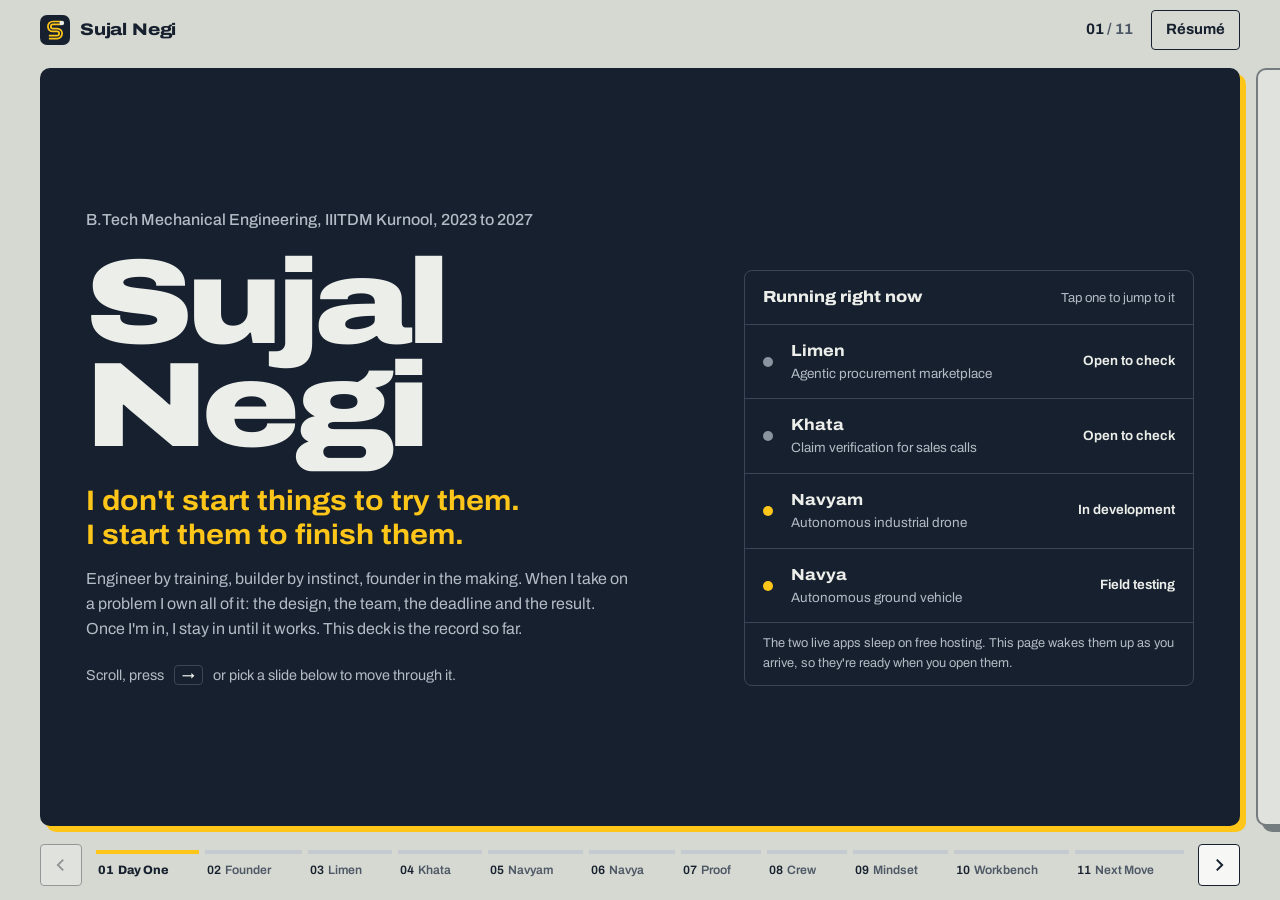
==== commit b09f27be: "Update index.html" ====
--- a/index.html
+++ b/index.html
@@ -443,7 +443,7 @@
               <div><dt>Leading</dt><dd>Navya (19 members), Navyam (8 members), DataWorks Club</dd></div>
               <div><dt>Mentored by</dt><dd>Dolphin Tank India Founder Mentorship Program</dd></div>
               <div><dt>Building next</dt><dd><a href="https://nexara9.me/" target="_blank" rel="noopener">NEXARA9</a>, an autonomous-systems venture</dd></div>
-              <div><dt>Also</dt><dd>Poet published in 10+ anthologies, in English, Hindi and Urdu, as <a href="https://alfaaz.sujalnegi.tech" target="_blank" rel="noopener"><em>alfaazsujalke</em></a></dd></div>
+                            <div><dt>Also</dt><dd>Author of 10 books in English and Hindi as <a href="https://alfaaz.sujalnegi.tech" target="_blank" rel="noopener" aria-label="alfaazsujalke, my poetry website"><em>alfaazsujalke</em></a></dd></div>
             </dl>
           </div>
         </div>
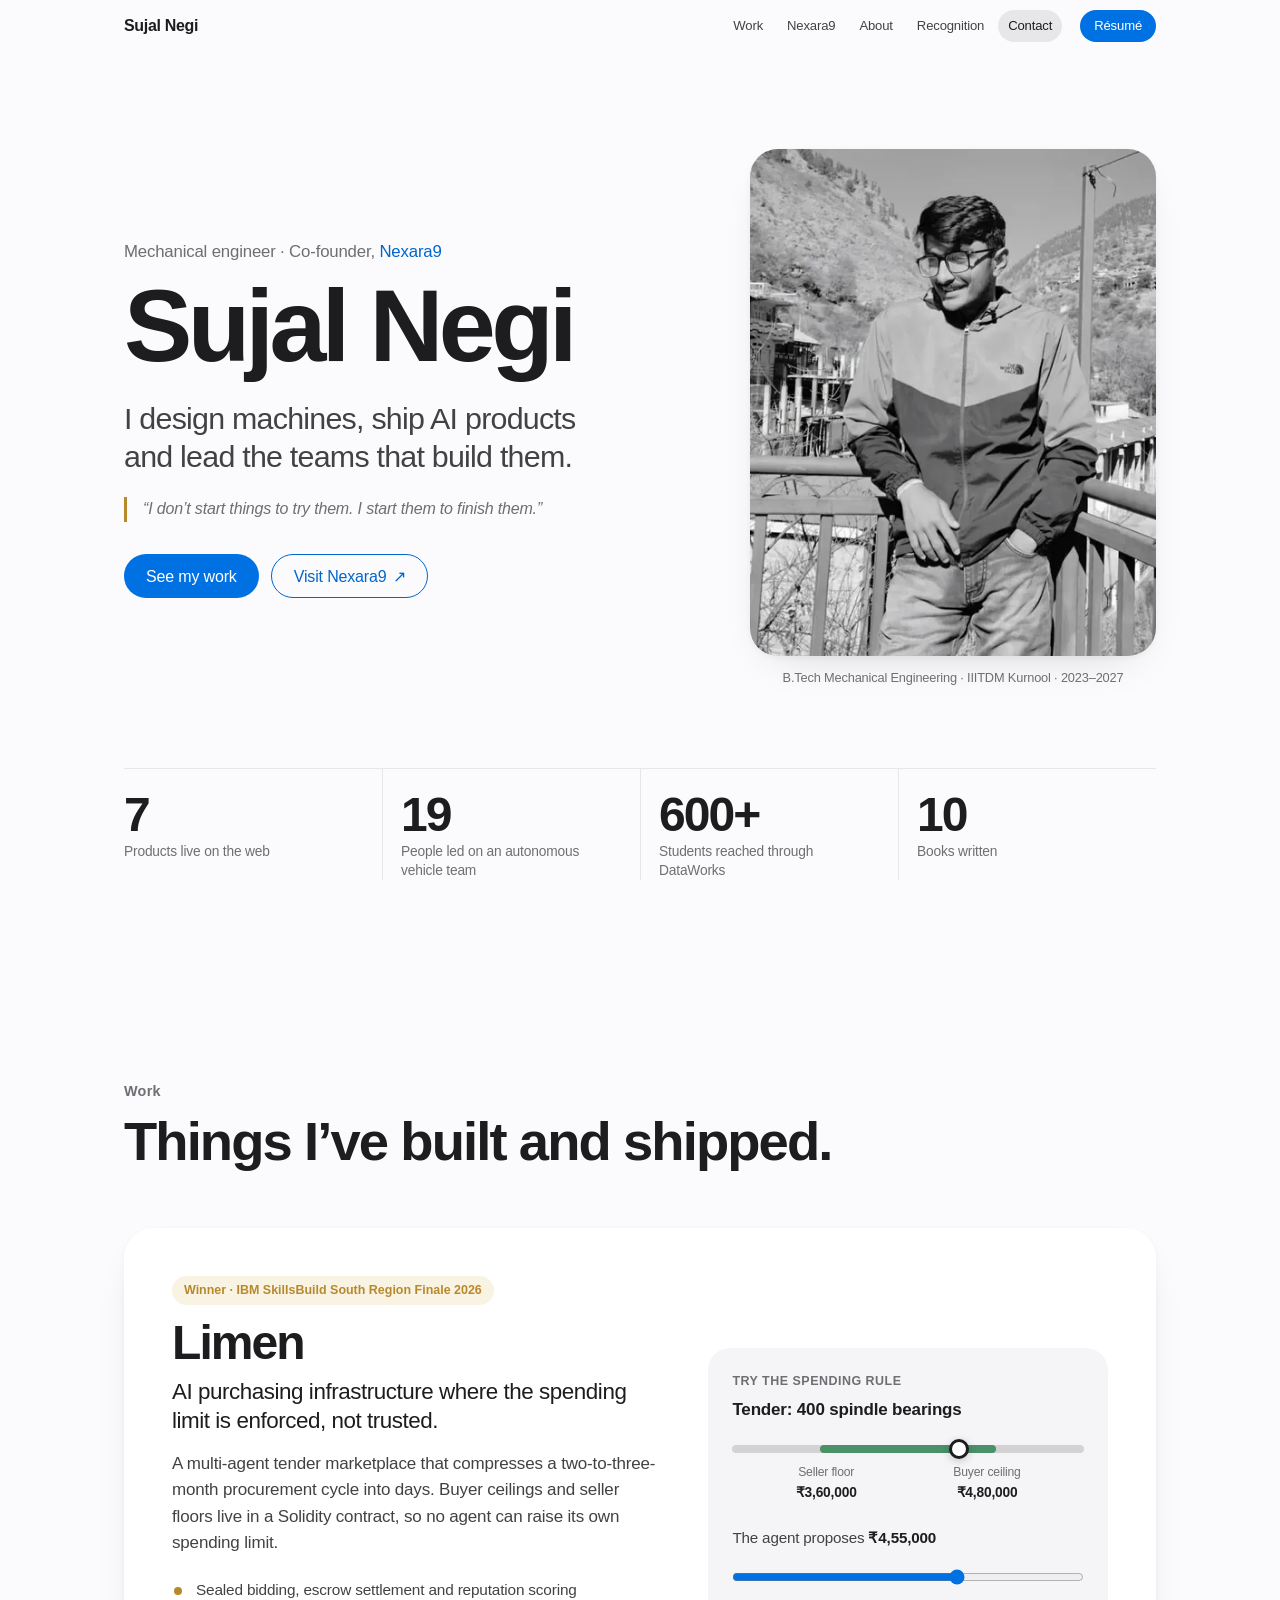
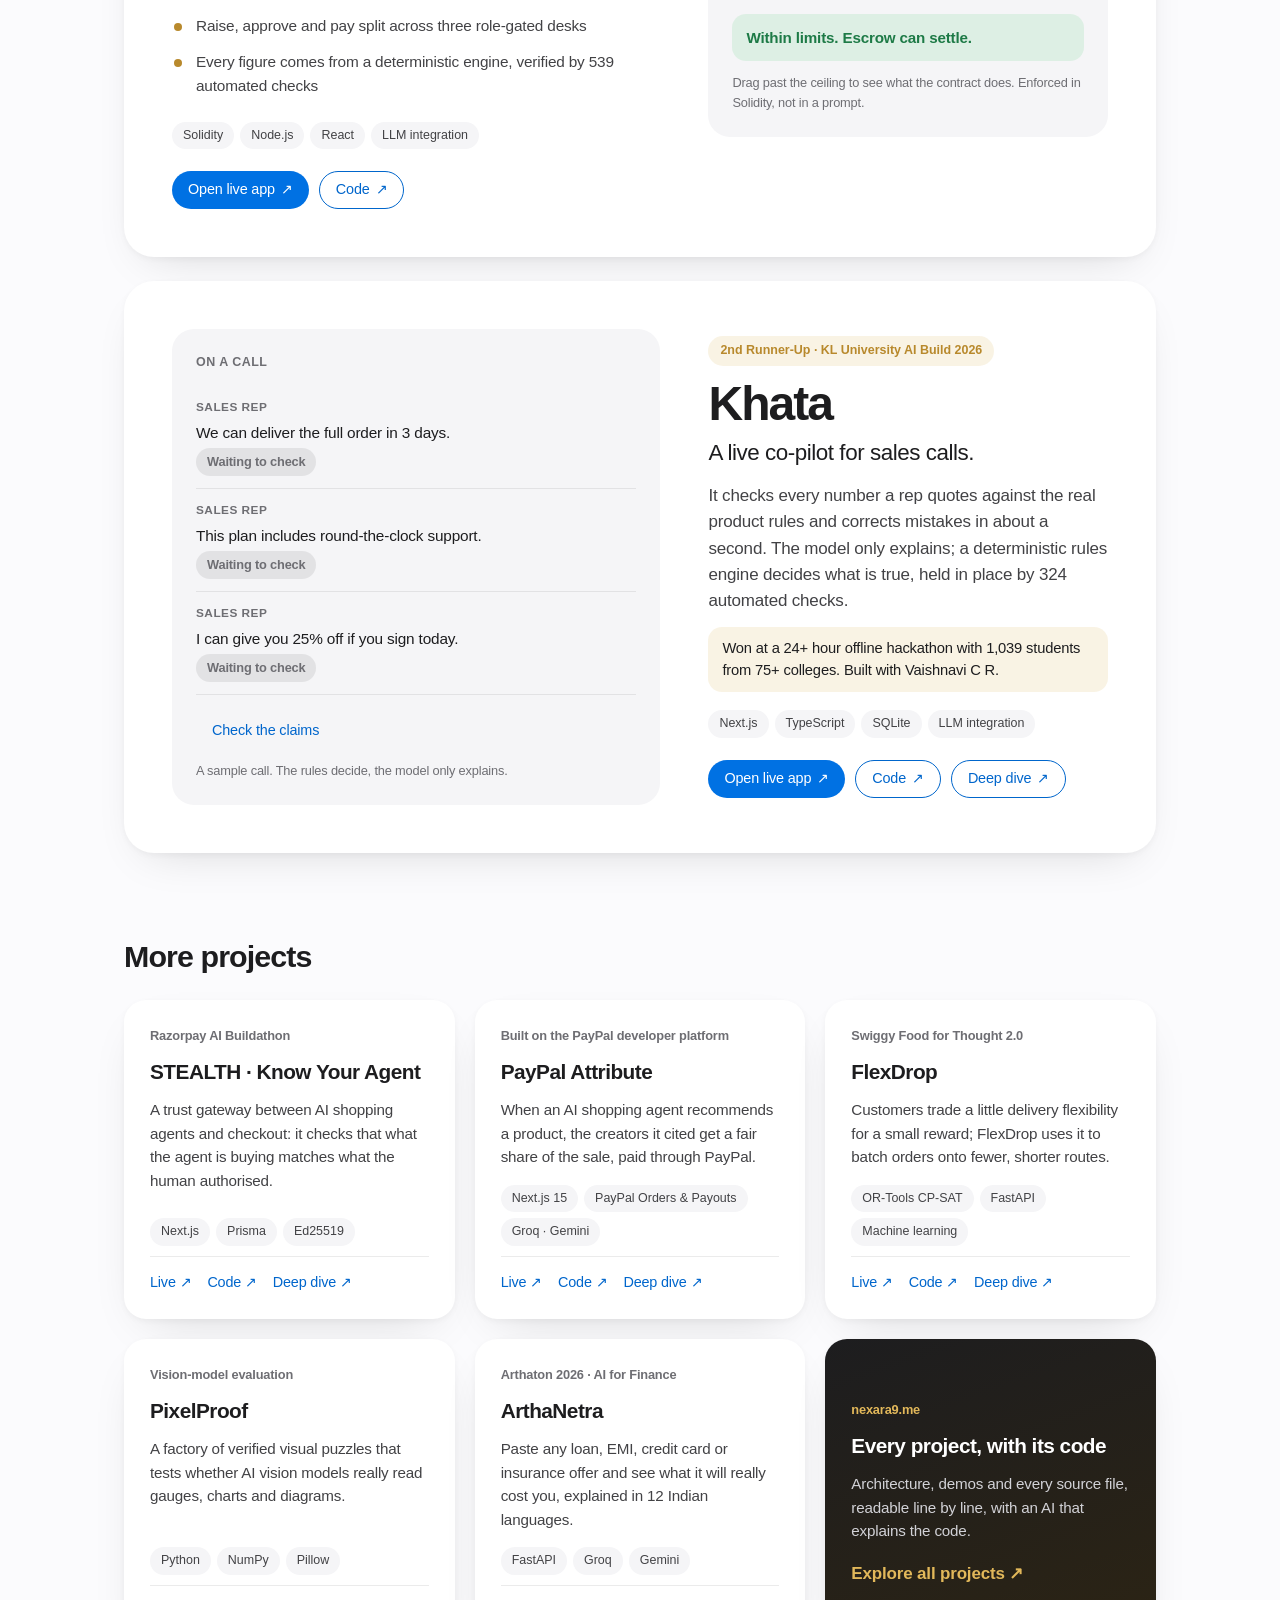
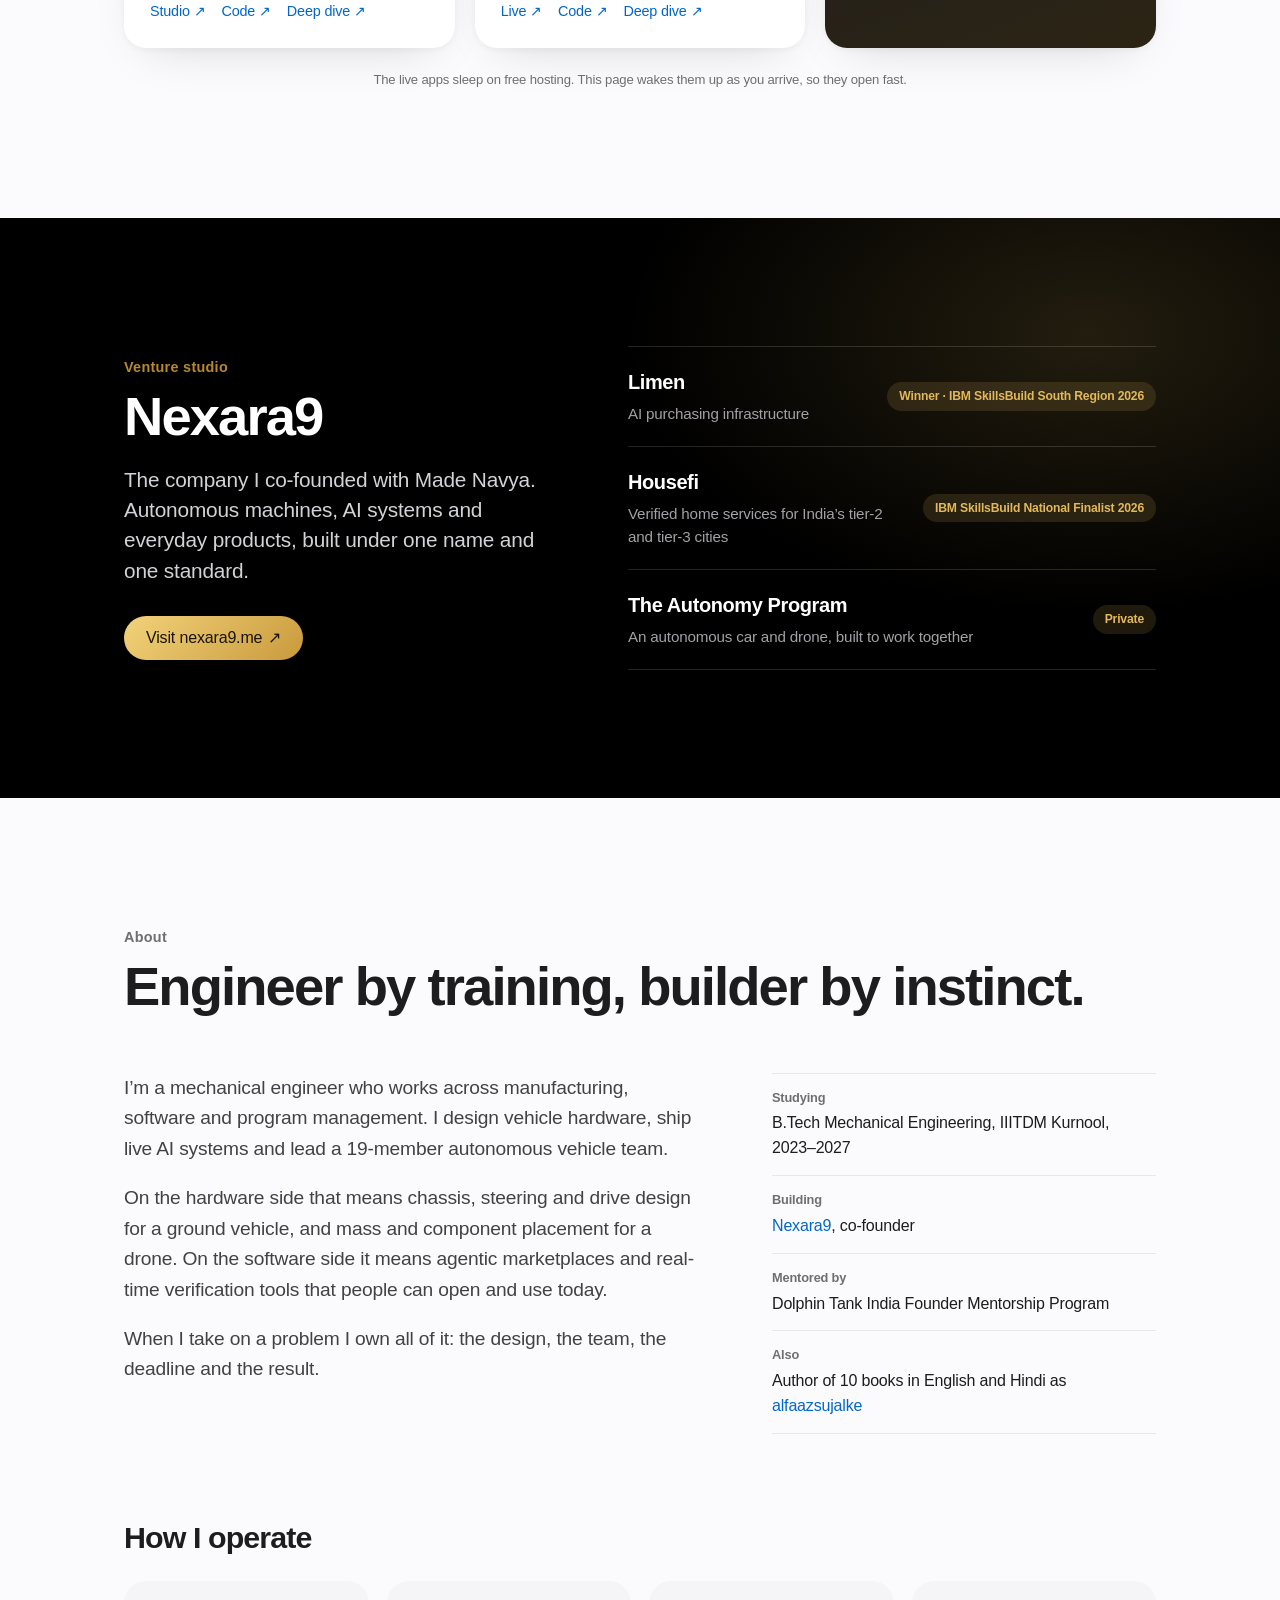
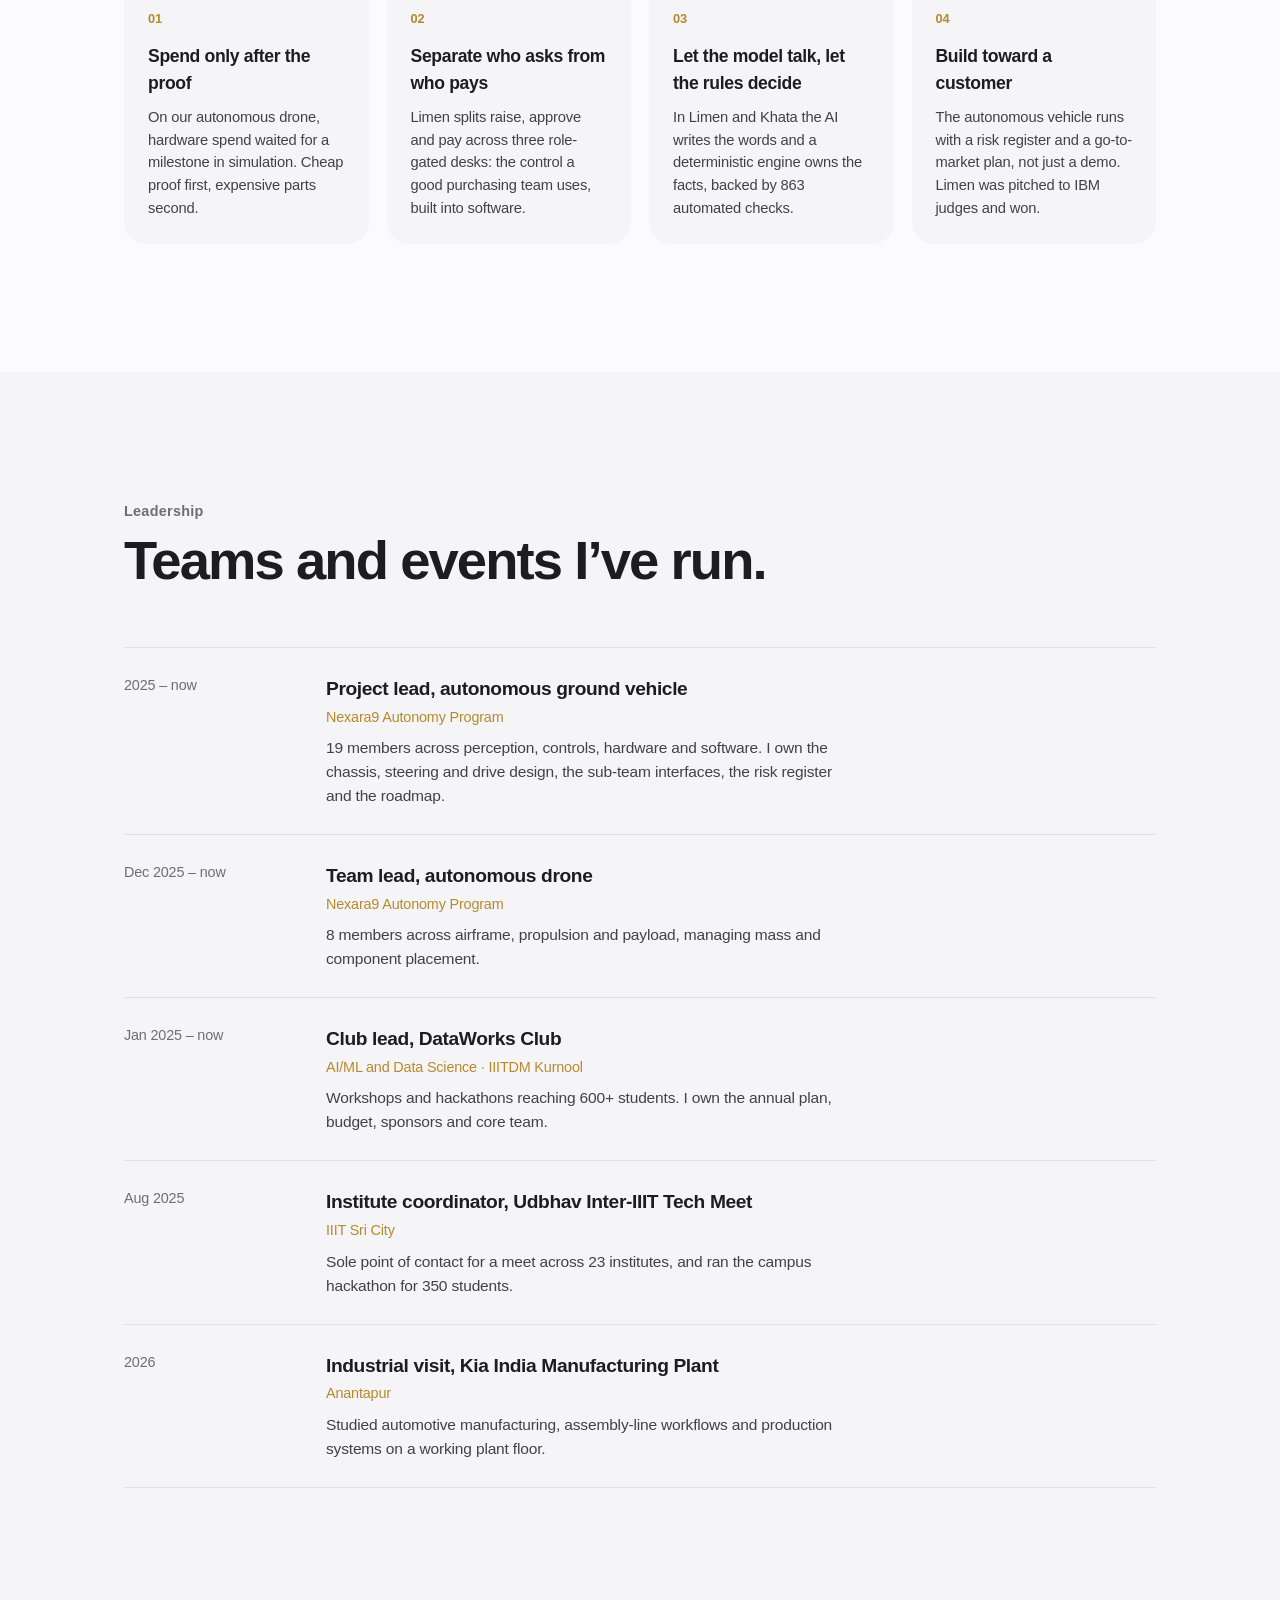
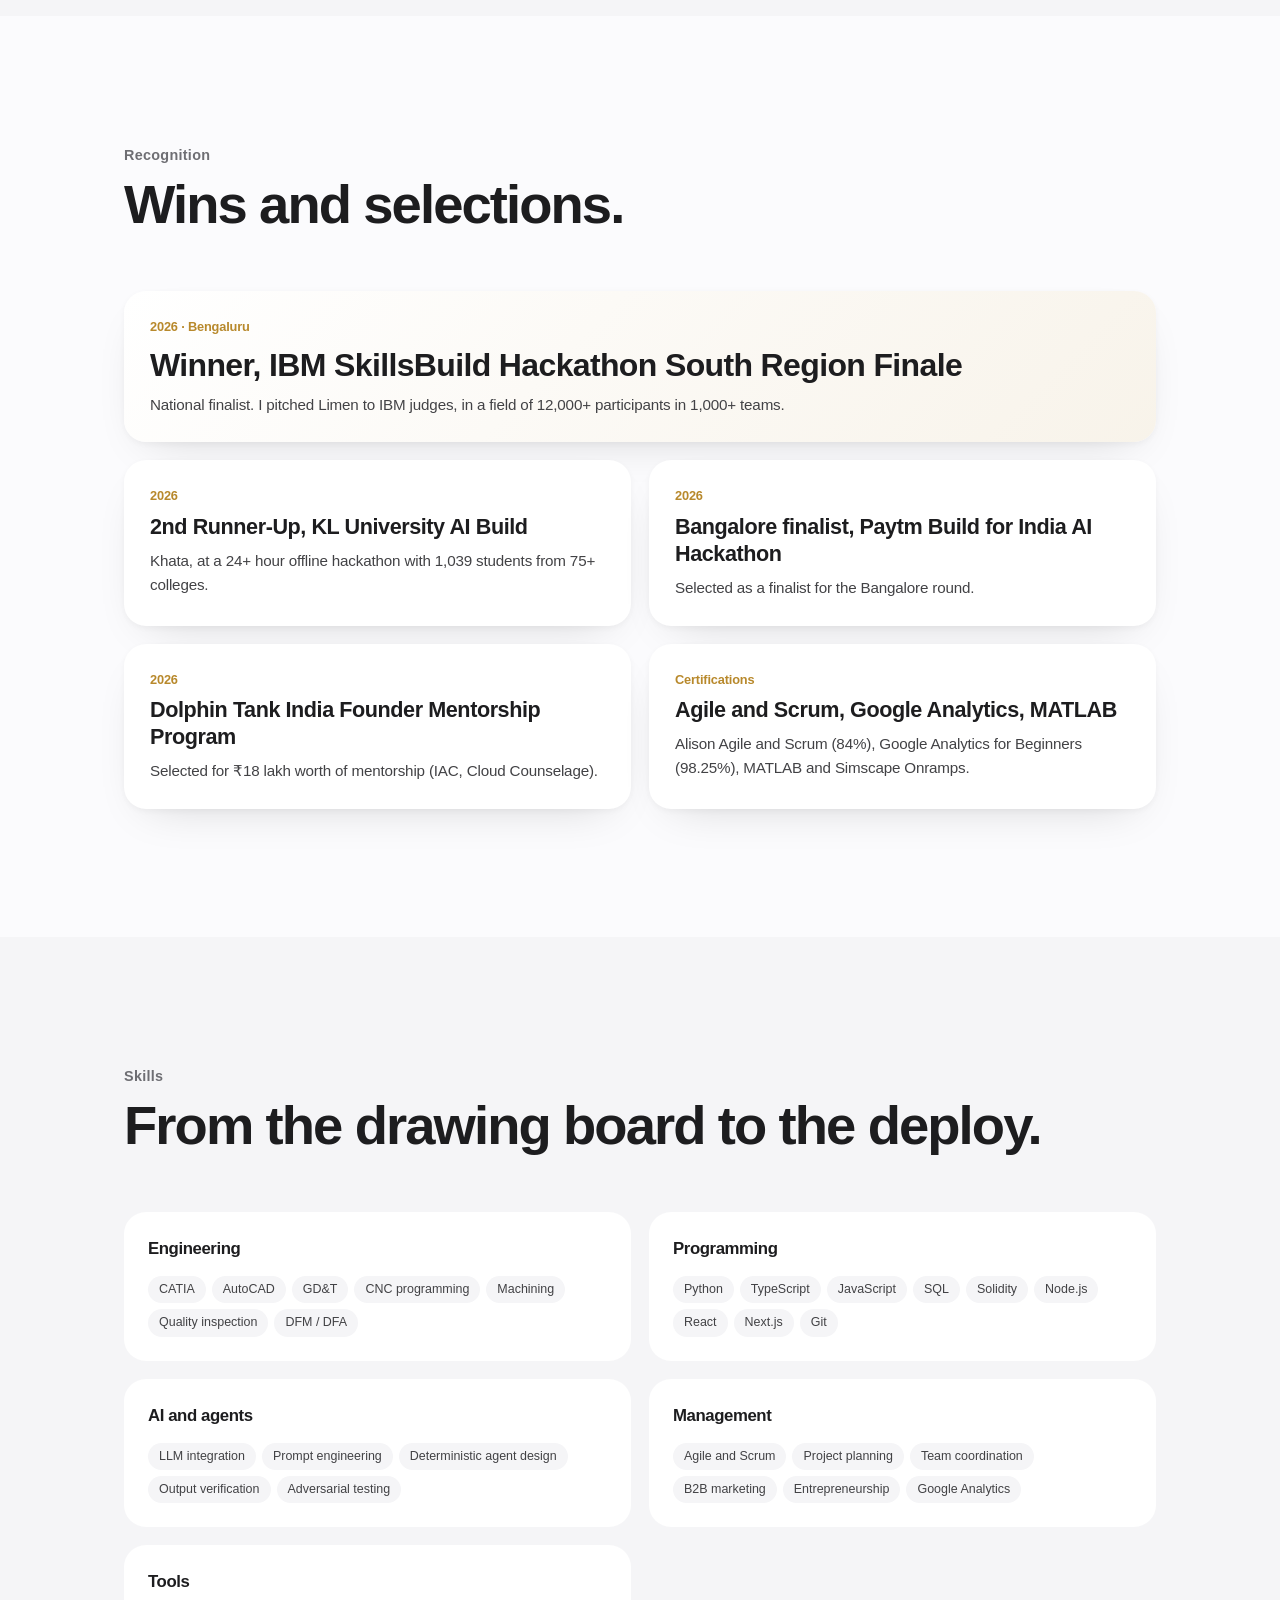
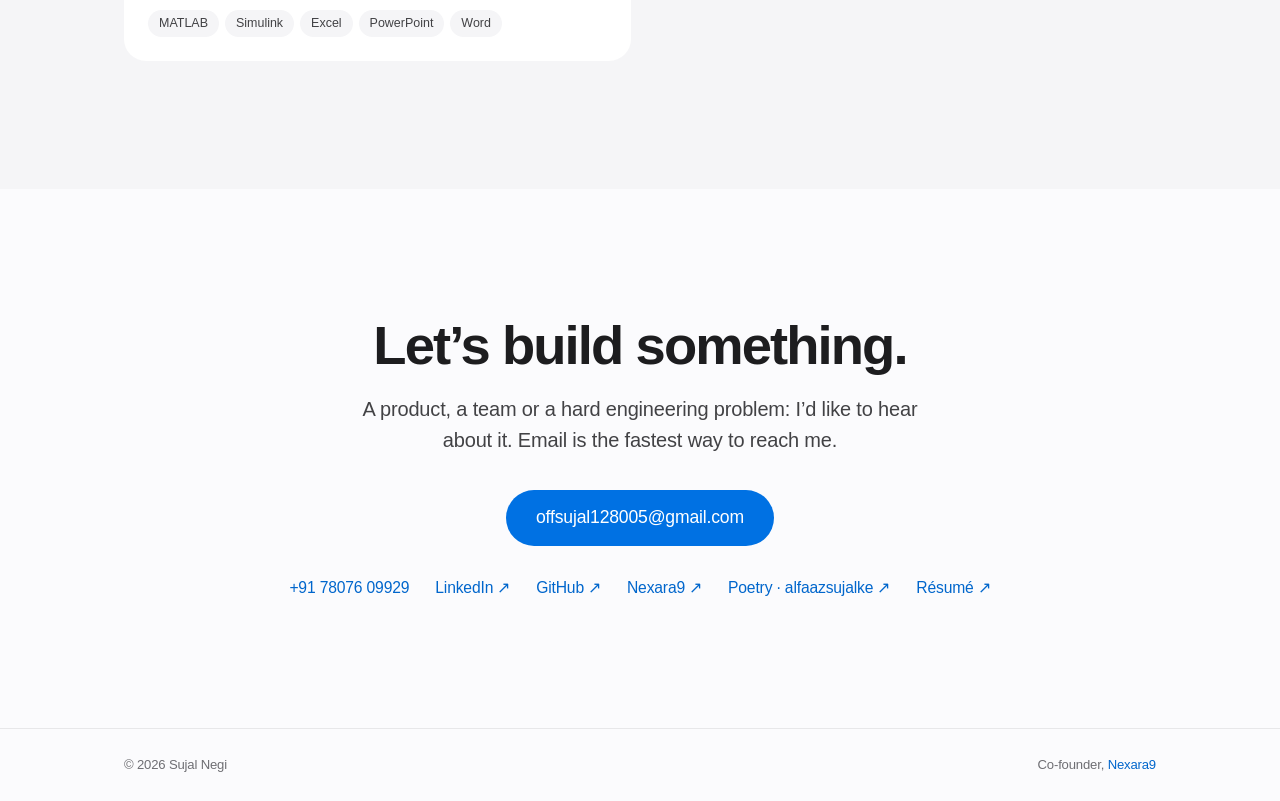
==== commit 4cceda12: "Redesign the portfolio: clean single page, new projects, Nexara9 - One smooth scrolling page instead" ====
--- a/index.html
+++ b/index.html
@@ -1,854 +1,310 @@
-<!DOCTYPE html>
+<!doctype html>
 <html lang="en">
 <head>
-<meta charset="UTF-8">
+<meta charset="utf-8">
 <meta name="viewport" content="width=device-width, initial-scale=1, viewport-fit=cover">
-<title>Sujal Negi : Engineer and Builder</title>
-<meta name="description" content="Sujal Negi: mechanical engineer at IIITDM Kurnool who designs vehicle hardware, ships live AI products and leads a 19-member autonomous vehicle team.">
-<meta property="og:title" content="Sujal Negi : Engineer and Builder">
-<meta property="og:description" content="Limen, Khata, Navyam and Navya, presented as a founder's deck.">
+<title>Sujal Negi · Engineer, Builder, Co-founder of Nexara9</title>
+<meta name="description" content="Sujal Negi: mechanical engineer at IIITDM Kurnool and co-founder of Nexara9. Designs machines, ships AI products and leads the teams that build them.">
+<link rel="canonical" href="https://sujalnegi.tech/">
+<meta property="og:type" content="website">
+<meta property="og:title" content="Sujal Negi · Engineer, Builder, Co-founder of Nexara9">
+<meta property="og:description" content="Mechanical engineer and co-founder of Nexara9. Limen, Khata, STEALTH, FlexDrop, ArthaNetra and more.">
 <meta property="og:url" content="https://sujalnegi.tech/">
-<meta property="og:image" content="https://sujalnegi.tech/Sujal_img.jpeg">
-<meta name="theme-color" content="#D5D9D1">
-<link rel="icon" href="favicon.svg?v=3" type="image/svg+xml">
-<link rel="icon" href="favicon-32.png?v=3" sizes="32x32" type="image/png">
-<link rel="icon" href="favicon.ico?v=3" sizes="any">
-<link rel="apple-touch-icon" href="apple-touch-icon.png?v=3">
-<link rel="manifest" href="site.webmanifest?v=3">
-<link rel="preconnect" href="https://fonts.googleapis.com">
-<link rel="preconnect" href="https://fonts.gstatic.com" crossorigin>
-<link href="https://fonts.googleapis.com/css2?family=Archivo:ital,wdth,wght@0,62..125,100..900;1,62..125,100..900&display=swap" rel="stylesheet">
+<meta property="og:image" content="https://sujalnegi.tech/og.png">
+<meta name="twitter:card" content="summary_large_image">
+<meta name="theme-color" content="#fbfbfd" media="(prefers-color-scheme: light)">
+<meta name="theme-color" content="#000000" media="(prefers-color-scheme: dark)">
+<meta name="color-scheme" content="light dark">
+<link rel="icon" href="favicon.svg?v=4" type="image/svg+xml">
+<link rel="icon" href="favicon-32.png?v=4" sizes="32x32" type="image/png">
+<link rel="icon" href="favicon.ico?v=4" sizes="any">
+<link rel="apple-touch-icon" href="apple-touch-icon.png?v=4">
+<link rel="manifest" href="site.webmanifest?v=4">
+<link rel="preload" href="assets/sujal-900.webp" as="image" type="image/webp" imagesrcset="assets/sujal-560.webp 448w, assets/sujal-900.webp 720w" imagesizes="(max-width: 860px) 58vw, 420px">
 <script>document.documentElement.classList.add('js')</script>
-<style>
-:root{
-  --frame:#D5D9D1; --paper:#ECEEEA; --sheet:#F7F8F5; --ink:#17202E; --ink-2:#2A3850;
-  --graphite:#4E5866; --rule:#C5CAD0; --hivis:#FFC61A; --link:#1F4FD1; --ok:#1C7A4B;
-  --on-ink:#ECEEEA; --on-ink-dim:#B3BBC6; --ink-rule:#3A4557;
-  --font:'Archivo',system-ui,-apple-system,'Segoe UI',Roboto,sans-serif;
-  --m:40px; --g:16px;
-}
-*,*::before,*::after{box-sizing:border-box;margin:0;padding:0}
-html,body{height:100%}
-html{-webkit-text-size-adjust:100%;text-size-adjust:100%}
-.js,.js body{overscroll-behavior:none}
-body{background:var(--frame);color:var(--ink);font-family:var(--font);font-size:1rem;line-height:1.55;-webkit-font-smoothing:antialiased;text-rendering:optimizeLegibility}
-img{max-width:100%;display:block}
-a{color:var(--link);text-underline-offset:3px;text-decoration-thickness:1px}
-a:hover{text-decoration-thickness:2px}
-button{font:inherit;color:inherit}
-:focus-visible{outline:3px solid var(--link);outline-offset:3px;border-radius:2px}
-::selection{background:var(--hivis);color:var(--ink)}
-.skip{position:absolute;left:-9999px;top:8px;background:var(--ink);color:var(--paper);padding:10px 14px;z-index:200}
-.skip:focus{left:12px}
-.sr{position:absolute;width:1px;height:1px;overflow:hidden;clip:rect(0 0 0 0);white-space:nowrap}
-
-/* ---------- presenter frame ---------- */
-.app{display:flex;flex-direction:column}
-.js .app{height:100vh;height:100dvh;padding:env(safe-area-inset-top,0px) env(safe-area-inset-right,0px) env(safe-area-inset-bottom,0px) env(safe-area-inset-left,0px)}
-.js body{overflow:hidden}
-.bar{display:flex;align-items:center;justify-content:space-between;gap:16px;padding:0 var(--m);height:60px;flex:none}
-.mark{display:flex;align-items:center;gap:10px;color:var(--ink);text-decoration:none;font-weight:800;font-variation-settings:"wdth" 118;letter-spacing:-.01em;font-size:1.05rem}
-.logo{display:block;width:30px;height:30px;flex:none;transition:transform .35s cubic-bezier(.22,.8,.26,1)}
-@media (hover:hover){a:hover>.logo{transform:rotate(-8deg) scale(1.06)}}
-@media (prefers-reduced-motion:reduce){.logo{transition:none}}
-.bar-right{display:flex;align-items:center;gap:18px}
-.count{font-weight:700;font-variant-numeric:tabular-nums;font-size:.95rem;color:var(--graphite)}
-.count b{color:var(--ink)}
-.cv{color:var(--ink);font-weight:700;text-decoration:none;border:1.5px solid var(--ink);padding:7px 14px;border-radius:4px;font-size:.93rem}
-.cv:hover{background:var(--ink);color:var(--paper)}
-
-.viewport{position:relative;flex:1;min-height:0}
-.js .viewport{overflow:hidden}
-.track{display:flex;flex-direction:column;gap:24px;padding:0 var(--m) 24px}
-.js .track{flex-direction:row;gap:var(--g);height:100%;padding:8px 0 14px;transform:translate3d(calc(var(--m) + var(--i,0) * (var(--m) * 2 - var(--g) - 100%) + var(--drag,0px)),0,0);will-change:transform;backface-visibility:hidden}
-.js .track.ready{transition:transform .5s cubic-bezier(.22,.8,.26,1)}
-.js .track.dragging{transition:none}
-.slide{position:relative;background:var(--sheet);border:2px solid var(--ink);border-radius:10px;box-shadow:6px 6px 0 var(--ink);outline:none}
-.js .slide{flex:0 0 calc(100% - var(--m) * 2);height:100%;overflow-y:auto;overflow-x:hidden;overscroll-behavior:contain;scrollbar-width:thin;transition:opacity .35s ease;touch-action:pan-y;-webkit-overflow-scrolling:touch}
-.js .track.dragging .slide{transition:none}
-.js .slide:not(.on){opacity:.5}
-.js .slide:not(.on) .inner{pointer-events:none}
-.inner{max-width:1200px;margin:0 auto;padding:clamp(22px,3.4vw,52px);min-height:100%;display:flex;flex-direction:column;justify-content:center}
-.edge{position:absolute;top:8px;bottom:14px;width:var(--m);z-index:3;background:none;border:0;cursor:pointer;display:none;-webkit-tap-highlight-color:transparent}
-.js .edge{display:block}
-.edge.l{left:0}.edge.r{right:0}
-.edge:disabled{cursor:default}
-
-.dock{flex:none;display:flex;align-items:center;gap:14px;padding:4px var(--m) 14px}
-.dock .nav{flex:none;width:42px;height:42px;border:1.5px solid var(--ink);border-radius:4px;background:var(--sheet);cursor:pointer;display:grid;place-items:center}
-@media (hover:hover){.dock .nav:hover:not(:disabled){background:var(--ink);color:var(--paper)}}
-.dock .nav:active:not(:disabled){transform:translateY(1px)}
-.dock .nav:disabled{opacity:.35;cursor:default}
-.dock .nav svg{width:18px;height:18px}
-.rail{flex:1;display:flex;gap:6px;min-width:0}
-.rail button{flex:1 1 auto;min-width:0;text-align:left;background:none;border:0;border-top:4px solid var(--rule);padding:7px 2px 0;cursor:pointer;color:var(--graphite);font-size:.76rem;font-weight:600;white-space:nowrap;overflow:hidden;text-overflow:ellipsis;transition:border-color .2s,color .2s}
-.rail button span{font-variant-numeric:tabular-nums;margin-right:4px;color:var(--ink)}
-@media (max-width:1240px) and (min-width:961px){.rail button{font-size:.72rem}.rail button span{display:none}}
-@media (hover:hover){.rail button:hover{color:var(--ink);border-top-color:var(--graphite)}}
-.rail button.done{border-top-color:var(--ink)}
-.rail button[aria-current="step"]{border-top-color:var(--hivis);color:var(--ink);font-weight:800}
-.index-btn{display:none}
-.cover .hint.hint-touch{display:none}
-.js .nojs-only{display:none}
-.dock,.edge{visibility:hidden}.js .dock,.js .edge{visibility:visible}
-
-/* ---------- shared type ---------- */
-h2{overflow-wrap:anywhere;hyphens:manual;font-weight:800;font-variation-settings:"wdth" 118;font-size:clamp(2rem,4.2vw,3.4rem);line-height:1;letter-spacing:-.02em}
-.lede{color:var(--graphite);max-width:36rem;margin-top:14px}
-.btn{max-width:100%;overflow-wrap:anywhere;display:inline-flex;align-items:center;gap:8px;font-weight:650;font-size:.95rem;text-decoration:none;padding:11px 18px;border-radius:4px;border:1.5px solid var(--ink);transition:background .15s,color .15s;cursor:pointer;background:transparent;color:var(--ink)}
-.btn.solid{background:var(--ink);color:var(--paper)}
-.btn.solid:hover{background:var(--ink-2)}
-.btn.line:hover{background:var(--ink);color:var(--paper)}
-.links{display:flex;flex-wrap:wrap;gap:10px;margin-top:18px}
-.split{display:grid;grid-template-columns:minmax(0,1.05fr) minmax(0,.95fr);gap:clamp(28px,4.5vw,64px);align-items:center}
-
-/* ink + hivis slides */
-.slide.ink{background:var(--ink);color:var(--on-ink);box-shadow:6px 6px 0 var(--hivis);scrollbar-color:var(--ink-rule) transparent}
-.slide.ink h2{color:var(--on-ink)}
-.slide.ink .lede{color:var(--on-ink-dim)}
-.slide.ink a{color:#9DB5FF}
-.slide.ink .btn{border-color:var(--on-ink);color:var(--on-ink)}
-.slide.ink .btn.solid{background:var(--hivis);border-color:var(--hivis);color:var(--ink)}
-.slide.ink .btn.line:hover{background:var(--on-ink);color:var(--ink)}
-.slide.ink :focus-visible{outline-color:var(--hivis)}
-.slide.hv{background:var(--hivis)}
-.slide.pa{background:var(--paper)}
-
-/* ---------- 1. cover ---------- */
-.cover{display:grid;grid-template-columns:minmax(0,1.35fr) minmax(0,1fr);gap:clamp(28px,4vw,64px);align-items:end}
-.cover .who{color:var(--on-ink-dim);font-weight:500;margin-bottom:18px}
-.cover h1{font-weight:900;font-variation-settings:"wdth" 125;font-size:clamp(3.4rem,9.4vw,8.6rem);line-height:.86;letter-spacing:-.035em;color:var(--on-ink)}
-.cover h1 span{display:block}
-.cover .claim{font-weight:700;font-variation-settings:"wdth" 108;font-size:clamp(1.25rem,2.2vw,1.8rem);line-height:1.2;margin-top:26px;max-width:32ch;color:var(--hivis)}
-.cover .claim span{display:block}
-.cover .sub{color:var(--on-ink-dim);max-width:34rem;margin-top:16px}
-.cover .hint{margin-top:22px;font-size:.9rem;color:var(--on-ink-dim);display:flex;align-items:center;gap:10px}
-.cover .hint kbd{font:700 .8rem var(--font);border:1.5px solid var(--ink-rule);border-radius:4px;padding:2px 7px;color:var(--on-ink)}
-.board{border:1.5px solid var(--ink-rule);border-radius:8px;overflow:hidden}
-.board header{display:flex;justify-content:space-between;align-items:baseline;gap:10px;padding:14px 18px;border-bottom:1.5px solid var(--ink-rule)}
-.board header b{font-weight:800;font-variation-settings:"wdth" 112}
-.board header span{font-size:.82rem;color:var(--on-ink-dim)}
-.board a.row{display:grid;grid-template-columns:14px minmax(0,1fr) auto;gap:4px 14px;align-items:center;padding:14px 18px;border-bottom:1px solid var(--ink-rule);text-decoration:none;color:var(--on-ink)}
-.board a.row:last-of-type{border-bottom:0}
-.board a.row:hover{background:var(--ink-2)}
-.board .dot{width:10px;height:10px;border-radius:50%;background:var(--on-ink-dim)}
-.board .row[data-s="checking"] .dot{background:var(--hivis);animation:blink 1s steps(2) infinite}
-.board .row[data-s="up"] .dot{background:#3CCB7F}
-.board .row[data-s="down"] .dot{background:#8A93A0}
-.board .row[data-s="dev"] .dot{background:var(--hivis)}
-@keyframes blink{50%{opacity:.25}}
-.board .nm{font-weight:750;font-variation-settings:"wdth" 110}
-.board .ds{display:block;font-size:.84rem;color:var(--on-ink-dim);font-weight:400;font-variation-settings:"wdth" 100}
-.board .st{font-size:.84rem;font-weight:650;text-align:right;white-space:nowrap}
-.board .row[data-s="up"] .st{color:#3CCB7F}
-.board footer{padding:11px 18px;font-size:.8rem;color:var(--on-ink-dim);border-top:1.5px solid var(--ink-rule)}
-
-/* ---------- 2. about ---------- */
-.about{display:grid;grid-template-columns:minmax(0,230px) minmax(0,1fr) minmax(0,.85fr);gap:clamp(24px,3.6vw,52px);align-items:start}
-.portrait{border:2px solid var(--ink);border-radius:6px;overflow:hidden;background:var(--sheet)}
-.portrait img{aspect-ratio:4/5;object-fit:cover;object-position:50% 20%;width:100%;height:auto}
-.about-copy h2{margin-bottom:20px}
-.about-copy p{color:var(--graphite);margin-bottom:14px;max-width:38rem}
-.about-copy p strong{color:var(--ink);font-weight:650}
-.facts{border-top:1.5px solid var(--ink)}
-.facts div{padding:13px 0;border-bottom:1px solid var(--rule)}
-.facts dt{font-size:.84rem;font-weight:700;color:var(--graphite)}
-.facts dd{font-weight:600;line-height:1.4}
-
-/* ---------- product slides ---------- */
-.prod h2{font-size:clamp(2.4rem,4.8vw,4rem);font-variation-settings:"wdth" 124}
-.what{font-size:1.14rem;font-weight:600;margin:10px 0 14px;max-width:28rem;line-height:1.3}
-.meta{display:flex;flex-wrap:wrap;gap:8px 12px;align-items:center;font-size:.88rem;color:var(--graphite)}
-.stage{display:inline-flex;align-items:center;gap:7px;font-weight:700;color:var(--ink);background:var(--paper);border:1.5px solid var(--ink);padding:3px 10px;border-radius:40px;font-size:.82rem}
-.stage::before{content:"";width:8px;height:8px;border-radius:50%;background:var(--ok)}
-.stage.build::before{background:var(--hivis);box-shadow:0 0 0 1.5px var(--ink)}
-.flag{display:inline-block;background:var(--hivis);color:var(--ink);font-weight:700;font-size:.88rem;padding:5px 11px;border-radius:3px;border:1.5px solid var(--ink)}
-.pts{list-style:none;display:flex;flex-direction:column;gap:9px;margin-top:18px}
-.pts li{position:relative;padding-left:22px;color:var(--graphite);max-width:38rem;font-size:.98rem}
-.pts li::before{content:"";position:absolute;left:0;top:.7em;width:10px;height:2px;background:var(--ink)}
-.pts li b{color:var(--ink);font-weight:650}
-.stack{font-size:.86rem;color:var(--graphite);margin-top:14px}
-
-/* limen widget */
-.gate{background:#fff;border:2px solid var(--ink);border-radius:6px;overflow:hidden}
-.gate header{display:flex;justify-content:space-between;align-items:baseline;gap:12px;padding:14px 18px;border-bottom:1.5px solid var(--ink)}
-.gate header b{font-weight:800;font-variation-settings:"wdth" 112}
-.gate header span,.call header span{font-size:.84rem;color:var(--graphite)}
-.gate .body{padding:18px}
-.gate .req{display:grid;grid-template-columns:1fr auto;gap:5px 16px;font-size:.93rem;padding-bottom:14px;border-bottom:1px dashed var(--rule);margin-bottom:16px}
-.gate .req dt{color:var(--graphite)}
-.gate .req dd{font-weight:650;text-align:right;font-variant-numeric:tabular-nums}
-.gate label{display:flex;justify-content:space-between;align-items:baseline;flex-wrap:wrap;gap:4px 12px;font-weight:650;font-size:.95rem;margin-bottom:10px}
-.gate output{font-variation-settings:"wdth" 110;font-weight:800;font-size:1.35rem;font-variant-numeric:tabular-nums}
-.track-r{position:relative;height:52px;margin:0 2px}
-.track-r .band{position:absolute;top:14px;height:16px;background:var(--hivis);border-left:2px solid var(--ink);border-right:2px solid var(--ink)}
-.track-r .base{position:absolute;left:0;right:0;top:21px;height:2px;background:var(--rule)}
-.track-r .tick{position:absolute;top:34px;transform:translateX(-50%);font-size:.74rem;color:var(--graphite);white-space:nowrap;font-weight:600}
-.track-r input{position:absolute;left:0;top:0;width:100%;height:44px;margin:0;background:transparent;-webkit-appearance:none;appearance:none;cursor:pointer;touch-action:pan-y}
-.track-r input::-webkit-slider-runnable-track{height:44px;background:transparent}
-.track-r input::-moz-range-track{height:44px;background:transparent}
-.track-r input::-webkit-slider-thumb{-webkit-appearance:none;width:20px;height:34px;margin-top:5px;background:var(--ink);border:3px solid #fff;border-radius:3px;box-shadow:0 0 0 1.5px var(--ink)}
-.track-r input::-moz-range-thumb{width:14px;height:28px;background:var(--ink);border:3px solid #fff;border-radius:3px;box-shadow:0 0 0 1.5px var(--ink)}
-.track-r input:focus-visible{outline:none}
-.track-r input:focus-visible::-webkit-slider-thumb{box-shadow:0 0 0 4px var(--link)}
-.track-r input:focus-visible::-moz-range-thumb{box-shadow:0 0 0 4px var(--link)}
-.verdict{margin-top:12px;padding:12px 14px;border-radius:4px;font-weight:650;font-size:.95rem;line-height:1.4;border:1.5px solid var(--ok);color:var(--ok);background:#E1EFE6;min-height:5.2em}
-.verdict.no,.v.no{border-color:var(--ink);color:var(--ink);background:repeating-linear-gradient(-45deg,var(--hivis) 0 12px,#FFDC66 12px 24px)}
-.verdict small{display:block;font-weight:450;margin-top:3px;font-size:.86rem}
-.gate footer,.call footer{padding:11px 18px;border-top:1px solid var(--rule);font-size:.86rem;color:var(--graphite);display:flex;justify-content:space-between;align-items:center;gap:8px 12px;flex-wrap:wrap}
-
-/* khata widget */
-.call{background:#fff;border:2px solid var(--ink);border-radius:6px;overflow:hidden}
-.call header{display:flex;justify-content:space-between;align-items:baseline;gap:12px;padding:14px 18px;border-bottom:1.5px solid var(--ink)}
-.call header b{font-weight:800;font-variation-settings:"wdth" 112}
-.call ol{list-style:none}
-.call li{padding:14px 18px;border-bottom:1px solid var(--rule)}
-.call li:last-child{border-bottom:0}
-.call .who-s{font-size:.8rem;font-weight:700;color:var(--graphite)}
-.call q{display:block;font-weight:600;font-size:1.02rem;margin:2px 0 8px;quotes:"\201C" "\201D"}
-.v{display:inline-block;font-size:.86rem;font-weight:650;padding:5px 10px;border-radius:3px;border:1.5px solid var(--rule);color:var(--graphite);background:var(--paper)}
-.v.ok{border-color:var(--ok);color:var(--ok);background:#E1EFE6}
-
-/* navyam svg */
-.sweep{background:var(--ink);border:2px solid var(--ink);border-radius:6px;overflow:hidden}
-.sweep svg{display:block;width:100%;height:auto;max-height:52vh}
-.sweep figcaption{background:var(--sheet);border-top:2px solid var(--ink);padding:11px 16px;font-size:.86rem;color:var(--graphite)}
-
-/* navya org chart */
-.org{border:2px solid var(--ink);border-radius:6px;background:#fff;padding:22px}
-.org .lead{border:2px solid var(--ink);background:var(--hivis);border-radius:4px;padding:12px 16px;text-align:center;max-width:260px;margin:0 auto;position:relative}
-.org .lead b{display:block;font-weight:800;font-variation-settings:"wdth" 112;font-size:1.1rem}
-.org .lead span{font-size:.84rem}
-.org .stem{width:2px;height:20px;background:var(--ink);margin:0 auto}
-.org .teams{display:grid;grid-template-columns:repeat(4,minmax(0,1fr));gap:10px;border-top:2px solid var(--ink);padding-top:18px;position:relative}
-.org .teams div{border:1.5px solid var(--ink);border-radius:4px;padding:10px 8px;text-align:center;font-weight:700;font-size:.92rem;position:relative;background:var(--sheet)}
-.org .teams div::before{content:"";position:absolute;top:-20px;left:50%;width:2px;height:18px;background:var(--ink)}
-.org .owns{margin-top:18px;padding-top:14px;border-top:1px dashed var(--rule);font-size:.9rem;color:var(--graphite)}
-.org .owns b{color:var(--ink)}
-.org .size{font-weight:800;font-variation-settings:"wdth" 118;font-size:2.2rem;line-height:1;margin-bottom:14px;text-align:center}
-.org .size small{display:block;font-size:.85rem;font-weight:600;color:var(--graphite);margin-top:4px;font-variation-settings:"wdth" 100}
-
-/* ---------- traction ---------- */
-.trac-head{display:grid;grid-template-columns:minmax(0,1.2fr) minmax(0,1fr);gap:18px 48px;align-items:end;margin-bottom:28px}
-.trac-head .yr{font-weight:700;font-size:.95rem}
-.trac-head h2{font-size:clamp(1.8rem,3.4vw,2.9rem);margin-top:8px;max-width:20ch}
-.trac-head p{font-size:1.02rem;max-width:32rem}
-.score{display:grid;grid-template-columns:repeat(3,minmax(0,1fr));border:2px solid var(--ink);border-radius:6px;overflow:hidden;background:var(--hivis)}
-.score div{padding:18px 20px;border-right:2px solid var(--ink)}
-.score div:last-child{border-right:0}
-.score b{display:block;font-weight:900;font-variation-settings:"wdth" 122;font-size:clamp(1.9rem,3.6vw,3rem);line-height:1;letter-spacing:-.02em}
-.score span{font-weight:600;font-size:.92rem}
-.more{display:grid;grid-template-columns:repeat(3,minmax(0,1fr));gap:0;margin-top:22px;border:2px solid var(--ink);border-radius:6px;overflow:hidden;background:var(--sheet)}
-.more div{padding:16px 18px;border-right:1px solid var(--rule)}
-.more div:last-child{border-right:0}
-.more .yr{font-size:.82rem;font-weight:700;color:var(--graphite)}
-.more h3{font-size:1.02rem;font-weight:750;line-height:1.25;margin:4px 0}
-.more p{font-size:.9rem;color:var(--graphite)}
-
-/* ---------- teams ---------- */
-.head2{display:grid;grid-template-columns:minmax(0,1fr) minmax(0,1fr);gap:14px 48px;align-items:end;margin-bottom:28px}
-.log{list-style:none;border-top:1.5px solid var(--ink)}
-.log li{display:grid;grid-template-columns:150px minmax(0,1fr);gap:4px 28px;padding:18px 0;border-bottom:1px solid var(--rule)}
-.log time{font-weight:700;font-variant-numeric:tabular-nums;font-size:.93rem;padding-top:3px}
-.log h3{font-weight:750;font-variation-settings:"wdth" 108;font-size:1.18rem;line-height:1.25}
-.log .role{color:var(--graphite);font-size:.92rem}
-.log p{color:var(--graphite);max-width:44rem;margin-top:4px}
-.log p b{color:var(--ink);font-weight:650}
-
-/* ---------- playbook ---------- */
-.rules{display:grid;grid-template-columns:repeat(2,minmax(0,1fr));border-top:1.5px solid var(--ink-rule)}
-.rule{padding:24px 28px 26px 0;border-bottom:1.5px solid var(--ink-rule)}
-.rule:nth-child(odd){border-right:1.5px solid var(--ink-rule)}
-.rule:nth-child(even){padding-left:28px;padding-right:0}
-.rule h3{font-weight:750;font-variation-settings:"wdth" 112;font-size:1.35rem;line-height:1.15;margin-bottom:10px}
-.rule h3::before{content:"";display:block;width:28px;height:6px;background:var(--hivis);margin-bottom:14px}
-.rule p{color:var(--on-ink-dim);max-width:30rem}
-.rule p em{font-style:normal;color:var(--on-ink);font-weight:650}
-
-/* ---------- toolkit ---------- */
-.kit{width:100%;border-collapse:collapse}
-.kit th,.kit td{text-align:left;vertical-align:top;padding:15px 0;border-bottom:1px solid var(--rule)}
-.kit tr:first-child th,.kit tr:first-child td{border-top:1.5px solid var(--ink)}
-.kit th{width:190px;font-weight:750;font-variation-settings:"wdth" 108;padding-right:24px}
-.kit td{color:var(--graphite)}
-
-/* ---------- contact ---------- */
-.contact h2{font-size:clamp(2.4rem,6vw,5rem);font-variation-settings:"wdth" 122;max-width:14ch}
-.reach{display:flex;flex-wrap:wrap;gap:10px;margin:28px 0 clamp(32px,5vw,56px)}
-.titleblock{display:grid;grid-template-columns:2fr repeat(4,1fr);border:2px solid var(--ink);font-size:.86rem;background:var(--sheet)}
-.titleblock div{padding:10px 14px;border-right:1.5px solid var(--ink)}
-.titleblock div:last-child{border-right:0}
-.titleblock span{display:block;color:var(--graphite);font-size:.76rem}
-.titleblock b,.titleblock a{font-weight:750;font-variation-settings:"wdth" 110}
-.titleblock a{color:var(--link)}
-.slide.ink .titleblock{background:var(--ink-2);border-color:var(--on-ink-dim)}
-.slide.ink .titleblock div{border-color:var(--on-ink-dim)}
-.slide.ink .titleblock span{color:var(--on-ink-dim)}
-.slide.ink .titleblock a{color:var(--hivis)}
-.contact h2{color:var(--on-ink)}
-
-/* ---------- responsive ---------- */
-@media (max-width:1100px){
-  .about{grid-template-columns:200px minmax(0,1fr)}
-  .facts{grid-column:1/-1;display:grid;grid-template-columns:repeat(2,minmax(0,1fr));column-gap:28px}
-}
-@media (max-width:960px){
-  .cover,.split,.trac-head,.head2{grid-template-columns:1fr}
-  .cover{align-items:start}
-  .rail button{font-size:0}
-  .rail button span{font-size:.8rem;margin:0}
-}
-@media (max-width:760px){
-  :root{--m:14px;--g:7px}
-  .bar{height:54px}
-  .count{display:none}
-  .rail{display:none;position:fixed;left:12px;right:12px;bottom:calc(72px + env(safe-area-inset-bottom,0px));max-height:calc(100vh - 150px);max-height:calc(100dvh - 150px);overflow-y:auto;overscroll-behavior:contain;z-index:20;background:var(--sheet);border:2px solid var(--ink);border-radius:8px;box-shadow:5px 5px 0 var(--ink);padding:10px;flex-direction:column;gap:0}
-  .rail.open{display:flex}
-  .rail button{flex:none;font-size:1rem;border-top:0;border-bottom:1px solid var(--rule);padding:11px 8px;border-radius:0}
-  .rail button:last-child{border-bottom:0}
-  .rail button span{font-size:1rem;margin-right:10px;color:var(--graphite)}
-  .rail button.done{border-top:0}
-  .rail button[aria-current="step"]{background:var(--hivis);border-radius:4px}
-  .index-btn{display:flex;flex:1;justify-content:center;align-items:center;gap:8px;height:42px;border:1.5px solid var(--ink);border-radius:4px;background:var(--sheet);font-weight:700;cursor:pointer}
-  .index-btn b{font-variant-numeric:tabular-nums}
-  .cover .hint.hint-desk{display:none}.cover .hint.hint-touch{display:flex}
-  .slide{box-shadow:4px 4px 0 var(--ink)}
-  .slide.ink{box-shadow:4px 4px 0 var(--hivis)}
-  .inner{justify-content:flex-start;padding:22px 18px 28px}
-  .about{grid-template-columns:1fr}
-  .portrait{max-width:170px}
-  .facts{grid-template-columns:1fr}
-  .org .teams{grid-template-columns:1fr 1fr}
-  .org .teams div::before{display:none}
-  .org .teams{border-top:0;padding-top:0}
-  .score,.more{grid-template-columns:1fr}
-  .score div,.more div{border-right:0;border-bottom:2px solid var(--ink)}
-  .more div{border-bottom:1px solid var(--rule)}
-  .score div:last-child,.more div:last-child{border-bottom:0}
-  .rules{grid-template-columns:1fr}
-  .rule,.rule:nth-child(even){padding:22px 0}
-  .rule:nth-child(odd){border-right:0}
-  .log li{grid-template-columns:1fr}
-  .kit th{width:auto;display:block;padding-bottom:3px;border-bottom:0}
-  .kit td{display:block;padding-top:0}
-  .kit tr:first-child td{border-top:0}
-  .titleblock{grid-template-columns:1fr 1fr}
-  .titleblock div{border-bottom:1.5px solid var(--ink)}
-  .titleblock div:first-child{grid-column:1/-1;border-right:0}
-  .titleblock div:nth-child(odd){border-right:0}
-  .titleblock div:nth-last-child(-n+2){border-bottom:0}
-  .edge{display:none!important}
-}
-@media (max-height:820px) and (min-width:761px){
-  .inner{padding-top:22px;padding-bottom:22px}
-  .pts{gap:6px;margin-top:14px}
-  .pts li{font-size:.94rem}
-  .what{margin:6px 0 10px}
-}
-
-/* very large screens */
-@media (min-width:1700px){html{font-size:calc(10px + .45vw)}.inner{max-width:76rem}:root{--m:56px;--g:20px}.bar{height:68px}}
-/* phones in landscape, short laptop windows */
-@media (max-height:620px){
-  .bar{height:46px}
-  .cv{padding:5px 12px}
-  .dock{padding-top:2px;padding-bottom:8px}
-  .dock .nav,.index-btn{height:36px}
-  .dock .nav{width:36px}
-  .js .track{padding:4px 0 10px}
-  .inner{justify-content:flex-start;padding-top:18px;padding-bottom:20px}
-  .cover h1{font-size:clamp(2.6rem,8vw,5rem)}
-  .cover .claim{margin-top:14px}
-  .rail button{padding-top:5px}
-}
-@media (max-height:620px) and (max-width:960px) and (min-width:761px){.rail button{font-size:0}.rail button span{font-size:.78rem;margin:0}}
-/* narrow phones */
-@media (max-width:360px){
-  :root{--m:10px;--g:5px}
-  .inner{padding:18px 14px 24px}
-  .cover h1{font-size:3rem}
-  .mark{font-size:.98rem}
-  .index-btn{font-size:.9rem;gap:6px}
-  .board a.row{grid-template-columns:12px minmax(0,1fr);}
-  .board .st{grid-column:2;text-align:left}
-  .gate .body{padding:14px}
-  .call li{padding:12px 14px}
-  .org{padding:16px}
-  .org .teams{grid-template-columns:1fr}
-  .reach .btn,.links .btn{padding:10px 12px;font-size:.88rem}
-  .titleblock{grid-template-columns:1fr}
-  .titleblock div,.titleblock div:nth-child(odd){border-right:0;border-bottom:1.5px solid var(--ink)}
-  .titleblock div:last-child{border-bottom:0}
-}
-@media (prefers-reduced-motion:reduce){
-  .js .track.ready{transition:none}
-  .js .slide{transition:none}
-  .board .row[data-s="checking"] .dot{animation:none}
-}
-</style>
+<link rel="stylesheet" href="assets/style.css?v=3">
+<script src="assets/main.js?v=3" defer></script>
 </head>
 <body>
-<a class="skip" href="#s-cover">Skip to content</a>
-<div class="app">
-  <header class="bar">
-    <a class="mark" href="#s-cover" data-go="0"><svg class="logo" viewBox="0 0 64 64" aria-hidden="true" focusable="false"><rect width="64" height="64" rx="15" fill="#17202E"/><path d="M45 17H27.5a7.5 7.5 0 0 0 0 15h9a7.5 7.5 0 0 1 0 15H19" fill="none" stroke="#FFC61A" stroke-width="10"/><path d="M45 17H27.5a7.5 7.5 0 0 0 0 15h9a7.5 7.5 0 0 1 0 15H19" fill="none" stroke="#17202E" stroke-width="2.6"/><circle cx="46.5" cy="17" r="5" fill="#ECEEEA"/></svg>Sujal Negi</a>
-    <div class="bar-right">
-      <p class="count" aria-hidden="true"><b id="countNow">01</b> / <span id="countAll">11</span></p>
-      <a class="cv" href="Sujal_Negi_Resume.pdf" target="_blank" rel="noopener">Résumé</a>
-    </div>
-  </header>
-
-  <main class="viewport" id="viewport" aria-roledescription="carousel" aria-label="Sujal Negi's portfolio">
-    <button class="edge l" id="edgeL" tabindex="-1" aria-hidden="true"></button>
-    <button class="edge r" id="edgeR" tabindex="-1" aria-hidden="true"></button>
-    <div class="track" id="track">
-
-      <!-- 1 cover -->
-      <section class="slide ink" id="s-cover" data-title="Day One" aria-roledescription="slide" aria-label="Day One" tabindex="-1">
-        <div class="inner">
-          <div class="cover">
-            <div>
-              <p class="who">B.Tech Mechanical Engineering, IIITDM Kurnool, 2023 to 2027</p>
-              <h1><span>Sujal</span><span>Negi</span></h1>
-              <p class="claim"><span>I don't start things to try them.</span> <span>I start them to finish them.</span></p>
-              <p class="sub">Engineer by training, builder by instinct, founder in the making. When I take on a problem I own all of it: the design, the team, the deadline and the result. Once I'm in, I stay in until it works. This deck is the record so far.</p>
-              <p class="hint hint-desk">Scroll, press <kbd aria-label="right arrow">→</kbd> or pick a slide below to move through it.</p>
-              <p class="hint hint-touch">Swipe sideways or use the arrows below.</p>
-            </div>
-            <div class="board" aria-labelledby="board-t">
-              <header><b id="board-t">Running right now</b><span>Tap one to jump to it</span></header>
-              <a class="row" href="#s-limen" data-ping="https://limen-peqe.onrender.com" data-s="idle"><span class="dot"></span><span class="nm">Limen<span class="ds">Agentic procurement marketplace</span></span><span class="st">Live app</span></a>
-              <a class="row" href="#s-khata" data-ping="https://khata-avs8.onrender.com/login" data-s="idle"><span class="dot"></span><span class="nm">Khata<span class="ds">Claim verification for sales calls</span></span><span class="st">Live app</span></a>
-              <a class="row" href="#s-navyam" data-s="dev"><span class="dot"></span><span class="nm">Navyam<span class="ds">Autonomous industrial drone</span></span><span class="st">In development</span></a>
-              <a class="row" href="#s-navya" data-s="dev"><span class="dot"></span><span class="nm">Navya<span class="ds">Autonomous ground vehicle</span></span><span class="st">Field testing</span></a>
-              <footer>The two live apps sleep on free hosting. This page wakes them up as you arrive, so they're ready when you open them.</footer>
-            </div>
+<a class="skip" href="#main">Skip to content</a>
+
+<header class="nav" id="top">
+  <div class="nav-in">
+    <a class="nav-name" href="#top" aria-label="Sujal Negi, back to top">Sujal Negi</a>
+    <nav class="nav-links" aria-label="Sections">
+      <a href="#work">Work</a>
+      <a href="#nexara9">Nexara9</a>
+      <a href="#about">About</a>
+      <a href="#recognition">Recognition</a>
+      <a href="#contact">Contact</a>
+    </nav>
+    <a class="nav-cta" href="Sujal_Negi_Resume.pdf" target="_blank" rel="noopener">Résumé</a>
+  </div>
+</header>
+
+<main id="main">
+
+  <!-- ===================================================== hero -->
+  <section class="hero">
+    <div class="wrap hero-grid">
+      <div class="hero-copy">
+        <p class="eyebrow reveal">Mechanical engineer · Co-founder, <a href="https://nexara9.me" target="_blank" rel="noopener">Nexara9</a></p>
+        <h1 class="hero-title reveal">Sujal Negi</h1>
+        <p class="hero-lead reveal">I design machines, ship AI products and lead the teams that build them.</p>
+        <blockquote class="hero-quote reveal">“I don’t start things to try them. I start them to finish them.”</blockquote>
+        <div class="hero-cta reveal">
+          <a class="btn btn-primary" href="#work">See my work</a>
+          <a class="btn btn-ghost" href="https://nexara9.me" target="_blank" rel="noopener">Visit Nexara9 <span aria-hidden="true">↗</span></a>
+        </div>
+      </div>
+      <figure class="hero-photo reveal">
+        <img src="assets/sujal-900.webp" srcset="assets/sujal-560.webp 448w, assets/sujal-900.webp 720w" sizes="(max-width: 860px) 58vw, 420px" width="720" height="900" alt="Sujal Negi" fetchpriority="high">
+        <figcaption>B.Tech Mechanical Engineering · IIITDM Kurnool · 2023–2027</figcaption>
+      </figure>
+    </div>
+    <div class="wrap">
+      <dl class="stats reveal">
+        <div><dt>Products live on the web</dt><dd>7</dd></div>
+        <div><dt>People led on an autonomous vehicle team</dt><dd>19</dd></div>
+        <div><dt>Students reached through DataWorks</dt><dd>600+</dd></div>
+        <div><dt>Books written</dt><dd>10</dd></div>
+      </dl>
+    </div>
+  </section>
+
+  <!-- ===================================================== work -->
+  <section class="section" id="work">
+    <div class="wrap">
+      <header class="sec-head reveal">
+        <p class="kicker">Work</p>
+        <h2>Things I’ve built and shipped.</h2>
+      </header>
+
+      <!-- Limen -->
+      <article class="feature reveal" id="limen">
+        <div class="feature-copy">
+          <p class="badge badge-gold">Winner · IBM SkillsBuild South Region Finale 2026</p>
+          <h3>Limen</h3>
+          <p class="feature-lead">AI purchasing infrastructure where the spending limit is enforced, not trusted.</p>
+          <p>A multi-agent tender marketplace that compresses a two-to-three-month procurement cycle into days. Buyer ceilings and seller floors live in a Solidity contract, so no agent can raise its own spending limit.</p>
+          <ul class="points">
+            <li>Sealed bidding, escrow settlement and reputation scoring</li>
+            <li>Raise, approve and pay split across three role-gated desks</li>
+            <li>Every figure comes from a deterministic engine, verified by 539 automated checks</li>
+          </ul>
+          <p class="tags"><span>Solidity</span><span>Node.js</span><span>React</span><span>LLM integration</span></p>
+          <p class="links"><a class="btn btn-primary btn-sm" href="https://limen-peqe.onrender.com" target="_blank" rel="noopener" data-wake>Open live app <span aria-hidden="true">↗</span></a><a class="btn btn-ghost btn-sm" href="https://github.com/sujal128005/limen" target="_blank" rel="noopener">Code <span aria-hidden="true">↗</span></a></p>
+        </div>
+        <div class="demo" aria-label="Try Limen’s spending rule">
+          <p class="demo-k">Try the spending rule</p>
+          <p class="demo-t">Tender: 400 spindle bearings</p>
+          <div class="demo-range">
+            <div class="demo-bar" aria-hidden="true"><span class="demo-zone"></span><span class="demo-pin"></span></div>
+            <div class="demo-scale"><span>Seller floor<b>₹3,60,000</b></span><span>Buyer ceiling<b>₹4,80,000</b></span></div>
           </div>
-        </div>
-      </section>
-
-      <!-- 2 about -->
-      <section class="slide pa" id="s-about" data-title="Founder" aria-roledescription="slide" aria-label="Founder" tabindex="-1">
-        <div class="inner">
-          <div class="about">
-            <figure class="portrait"><img src="Sujal_img.jpeg" alt="Portrait of Sujal Negi" width="711" height="1132" decoding="async"></figure>
-            <div class="about-copy">
-              <h2>Who's building this.</h2>
-              <p>I'm a mechanical engineer who works across <strong>manufacturing, software and program management</strong>. I design vehicle hardware, ship live AI systems and lead a <strong>19-member autonomous vehicle team</strong>.</p>
-              <p>On the hardware side that means chassis, steering and drive design for a ground vehicle, and mass and component placement for a drone. On the software side it means agentic marketplaces and real-time verification tools that people can open and use today.</p>
-              <p>What ties it together is how I run things: gate the spend behind proof, split the roles so no one person holds every key, and always keep a path to real users.</p>
-            </div>
-            <dl class="facts">
-              <div><dt>Studying</dt><dd>B.Tech Mechanical Engineering, IIITDM Kurnool, 2023 to 2027</dd></div>
-              <div><dt>Leading</dt><dd>Navya (19 members), Navyam (8 members), DataWorks Club</dd></div>
-              <div><dt>Mentored by</dt><dd>Dolphin Tank India Founder Mentorship Program</dd></div>
-              <div><dt>Building next</dt><dd><a href="https://nexara9.me/" target="_blank" rel="noopener">NEXARA9</a>, an autonomous-systems venture</dd></div>
-                            <div><dt>Also</dt><dd>Author of 10 books in English and Hindi as <a href="https://alfaaz.sujalnegi.tech" target="_blank" rel="noopener" aria-label="alfaazsujalke, my poetry website"><em>alfaazsujalke</em></a></dd></div>
-            </dl>
-          </div>
-        </div>
-      </section>
-
-      <!-- 3 limen -->
-      <section class="slide" id="s-limen" data-title="Limen" aria-roledescription="slide" aria-label="Limen" tabindex="-1">
-        <div class="inner">
-          <div class="split prod">
-            <div>
-              <h2>Limen</h2>
-              <p class="what">Agentic procurement marketplace for industrial tenders</p>
-              <div class="meta"><span class="stage">Live</span><span>Aug 2026 to present</span><span class="flag">Winner, IBM SkillsBuild South Region Finale</span></div>
-              <div class="links">
-                <a class="btn solid" href="https://limen-peqe.onrender.com" target="_blank" rel="noopener">Open live app</a>
-                <a class="btn line" href="https://github.com/sujal128005/limen" target="_blank" rel="noopener">Read the code</a>
-              </div>
-              <ul class="pts">
-                <li>Built a <b>multi-agent tender marketplace</b> to compress a <b>2 to 3 month manual procurement cycle into days</b>.</li>
-                <li>Evaluates suppliers on <b>cost, specs and availability</b>, with sealed bidding, escrow settlement and reputation scoring.</li>
-                <li>Enforces <b>buyer ceilings and seller floors in a Solidity contract</b>, so no agent can lift its own spending limit.</li>
-                <li>Splits raise, approve and pay across <b>three role-gated desks</b>, so no one account can both create and settle a request.</li>
-                <li>The LLM handles text only. Every figure comes from a deterministic engine, verified by <b>539 automated checks</b>.</li>
-              </ul>
-              <p class="stack">Solidity, Node.js, React, LLM integration</p>
-            </div>
-            <div class="gate" aria-labelledby="gate-t">
-              <header><b id="gate-t">Try Limen's spending rule</b><span>Sample tender</span></header>
-              <div class="body">
-                <dl class="req">
-                  <dt>Tender</dt><dd>400 spindle bearings</dd>
-                  <dt>Seller floor</dt><dd>₹3,60,000</dd>
-                  <dt>Buyer ceiling</dt><dd>₹4,80,000</dd>
-                </dl>
-                <label for="bid">The agent proposes <output id="bidOut" for="bid">₹4,55,000</output></label>
-                <div class="track-r" id="bidTrack">
-                  <div class="base"></div><div class="band" id="band"></div>
-                  <input type="range" id="bid" min="300000" max="600000" step="5000" value="455000" aria-describedby="verdict">
-                </div>
-                <div class="verdict" id="verdict" role="status" aria-live="polite">Within limits. Escrow can settle.<small>Drag the price past the ceiling and see what the contract does.</small></div>
-              </div>
-              <footer><span>Enforced in Solidity, not in a prompt.</span></footer>
-            </div>
-          </div>
-        </div>
-      </section>
-
-      <!-- 4 khata -->
-      <section class="slide" id="s-khata" data-title="Khata" aria-roledescription="slide" aria-label="Khata" tabindex="-1">
-        <div class="inner">
-          <div class="split prod">
-            <div>
-              <h2>Khata</h2>
-              <p class="what">Real-time claim verification for live sales calls</p>
-              <div class="meta"><span class="stage">Live</span><span>Aug 2026</span></div>
-              <div class="links">
-                <a class="btn solid" href="https://khata-avs8.onrender.com/login" target="_blank" rel="noopener">Open live app</a>
-                <a class="btn line" href="https://github.com/sujal128005/khata" target="_blank" rel="noopener">Read the code</a>
-              </div>
-              <ul class="pts">
-                <li>Built a co-pilot that checks claims made mid-call against a <b>deterministic rules engine</b> and returns a verdict <b>in milliseconds</b>.</li>
-                <li>The model stays advisory. The rules engine decides what is true, and <b>324 automated checks</b> hold that boundary in place.</li>
-              </ul>
-              <p class="stack">Next.js, TypeScript, SQLite, LLM integration</p>
-            </div>
-            <div class="call" aria-labelledby="call-t">
-              <header><b id="call-t">What Khata does on a call</b><span>Sample call</span></header>
-              <ol id="claims">
-                <li><span class="who-s">Sales rep</span><q>We can deliver the full order in 3 days.</q><span class="v" data-ok="0" data-say="Not supported. Standard lead time on file is 7 days.">Waiting to check</span></li>
-                <li><span class="who-s">Sales rep</span><q>This plan includes round-the-clock support.</q><span class="v" data-ok="1" data-say="Supported. Matches the plan terms.">Waiting to check</span></li>
-                <li><span class="who-s">Sales rep</span><q>I can give you 25% off if you sign today.</q><span class="v" data-ok="0" data-say="Not supported. Approved discount limit is 15%.">Waiting to check</span></li>
-              </ol>
-              <footer><span>The rules decide, the model only explains.</span><button class="btn solid" id="checkBtn" type="button">Check the claims</button></footer>
-            </div>
-          </div>
-        </div>
-      </section>
-
-      <!-- 5 navyam -->
-      <section class="slide" id="s-navyam" data-title="Navyam" aria-roledescription="slide" aria-label="Navyam" tabindex="-1">
-        <div class="inner">
-          <div class="split prod">
-            <div>
-              <h2>Navyam</h2>
-              <p class="what">Autonomous drone for industrial monitoring</p>
-              <div class="meta"><span class="stage build">In development</span><span>Dec 2025 to present</span></div>
-              <div class="links">
-                <a class="btn solid" href="Navyam.html">Run the full simulation</a>
-                <a class="btn line" href="https://github.com/sujal128005/gps-denied-drone" target="_blank" rel="noopener">Drone code</a>
-                <a class="btn line" href="https://github.com/sujal128005/Navyam-Simulation" target="_blank" rel="noopener">Simulation code</a>
-              </div>
-              <ul class="pts">
-                <li>Lead an <b>8-member team</b> across airframe, propulsion and payload, managing mass and component placement.</li>
-                <li>Gated hardware spend behind a <b>0.5 m docking milestone in Gazebo</b>, then flew <b>20 m × 20 m GPS-denied surveys</b>.</li>
-              </ul>
-              <p class="stack">UAV design, Python, ROS 2, PX4, Gazebo</p>
-            </div>
-            <figure class="sweep">
-              <svg id="sweepSvg" viewBox="0 0 260 270" role="img" aria-label="Diagram of the drone's lawnmower survey path over a 20 by 20 metre zone, starting and ending at the dock">
-                <g stroke="#2A3850" stroke-width="1">
-                  <path d="M50 20V220M70 20V220M90 20V220M110 20V220M130 20V220M150 20V220M170 20V220M190 20V220M210 20V220M30 40H230M30 60H230M30 80H230M30 100H230M30 120H230M30 140H230M30 160H230M30 180H230M30 200H230"/>
-                </g>
-                <rect x="30" y="20" width="200" height="200" fill="none" stroke="#5B6573" stroke-width="1.5"/>
-                <text x="30" y="14" fill="#8A93A0" font-size="9" font-family="Archivo, sans-serif">0 m</text>
-                <text x="230" y="14" fill="#8A93A0" font-size="9" font-family="Archivo, sans-serif" text-anchor="end">20 m</text>
-                <path id="sweepPath" d="M130 250L40 200H220V160H40V120H220V80H40V40H220L130 250" fill="none" stroke="#5B6573" stroke-width="1.5" stroke-dasharray="3 5"/>
-                <path d="M130 250L40 200H220V160H40V120H220V80H40V40H220L130 250" fill="none" stroke="#FFC61A" stroke-width="3" stroke-linejoin="round" pathLength="1" stroke-dasharray="1 1" stroke-dashoffset="1">
-                  <animate attributeName="stroke-dashoffset" from="1" to="0" dur="18s" repeatCount="indefinite"/>
-                </path>
-                <circle cx="130" cy="250" r="11" fill="none" stroke="#ECEEEA" stroke-width="1.5"/>
-                <circle cx="130" cy="250" r="4" fill="none" stroke="#ECEEEA" stroke-width="1.5"/>
-                <text x="148" y="254" fill="#B3BBC6" font-size="9" font-family="Archivo, sans-serif">Dock</text>
-                <g>
-                  <circle r="6" fill="#ECEEEA"/><circle r="11" fill="none" stroke="#ECEEEA" stroke-opacity=".35"/>
-                  <animateMotion dur="18s" repeatCount="indefinite"><mpath href="#sweepPath"/></animateMotion>
-                </g>
-              </svg>
-              <figcaption>The survey pattern: a lawnmower sweep over the 20 m × 20 m zone, then back to the dock.</figcaption>
-            </figure>
-          </div>
-        </div>
-      </section>
-
-      <!-- 6 navya -->
-      <section class="slide" id="s-navya" data-title="Navya" aria-roledescription="slide" aria-label="Navya" tabindex="-1">
-        <div class="inner">
-          <div class="split prod">
-            <div>
-              <h2>Navya</h2>
-              <p class="what">Autonomous ground vehicle, where I'm project lead</p>
-              <div class="meta"><span class="stage build">Field testing</span><span>2025 to present</span></div>
-              <div class="links"><a class="btn solid" href="Navya.html">Run the simulation</a></div>
-              <ul class="pts">
-                <li>Lead a <b>19-member team</b> across perception, controls, hardware and software, owning delivery end to end.</li>
-                <li>Lead <b>chassis, steering and drive system</b> design, and integrate LiDAR, camera and IMU for field testing.</li>
-                <li>Own sub-team interfaces and the <b>risk register</b>, and drive the roadmap and <b>go-to-market plan toward a startup</b>.</li>
-              </ul>
-              <p class="stack">Chassis and drive design, LiDAR, camera, IMU</p>
-            </div>
-            <div class="org" aria-label="How the Navya team is organised">
-              <p class="size">19 members<small>across four sub-teams</small></p>
-              <div class="lead"><b>Sujal Negi</b><span>Project lead</span></div>
-              <div class="stem"></div>
-              <div class="teams"><div>Perception</div><div>Controls</div><div>Hardware</div><div>Software</div></div>
-              <p class="owns">Owned by the lead: <b>sub-team interfaces</b>, the <b>risk register</b>, the <b>roadmap</b> and the <b>go-to-market plan</b>.</p>
-            </div>
-          </div>
-        </div>
-      </section>
-
-      <!-- 7 traction -->
-      <section class="slide hv" id="s-traction" data-title="Proof" aria-roledescription="slide" aria-label="Proof" tabindex="-1">
-        <div class="inner">
-          <div class="trac-head">
-            <div><p class="yr">Bengaluru, 2026</p><h2>Winner, IBM SkillsBuild Hackathon South Region Finale</h2></div>
-            <p>I pitched Limen to IBM judges and it qualified for the National Finale.</p>
-          </div>
-          <div class="score">
-            <div><b>Top 4</b><span>of 25 finalist teams</span></div>
-            <div><b>12,000+</b><span>participants in 1,000+ teams</span></div>
-            <div><b>National</b><span>Finale qualified</span></div>
-          </div>
-          <div class="more">
-            <div><p class="yr">2026</p><h3>Dolphin Tank India Founder Mentorship Program</h3><p>Selected for ₹18 lakh worth of mentorship (IAC, Cloud Counselage).</p></div>
-            <div><p class="yr">2026</p><h3>Second runner-up, KL University AI Build</h3><p>Among 1,000+ student participants.</p></div>
-            <div><p class="yr">Certifications</p><h3>Agile and Scrum, Google Analytics, MATLAB</h3><p>Alison Agile and Scrum (84%), Google Analytics for Beginners (98.25%), MATLAB and Simscape Onramps.</p></div>
-          </div>
-        </div>
-      </section>
-
-      <!-- 8 teams -->
-      <section class="slide pa" id="s-teams" data-title="Crew" aria-roledescription="slide" aria-label="Crew" tabindex="-1">
-        <div class="inner">
-          <div class="head2"><h2>Teams and events I've run.</h2><p class="lede">Beyond the four projects, this is where I've owned budgets, people and delivery.</p></div>
-          <ol class="log" reversed>
-            <li><time>2026</time><div><h3>Kia India Manufacturing Plant</h3><p class="role">Industrial visit and study, Anantapur</p><p>Observed <b>automotive manufacturing, assembly-line workflows, production systems</b> and mechanical integration on a working plant floor.</p></div></li>
-            <li><time>Aug 2025</time><div><h3>Udbhav, Inter-IIIT Tech Meet</h3><p class="role">Institute SPOC and coordinator, IIIT Sri City</p><p>Sole point of contact for a meet across <b>23 institutes</b>, and ran the campus hackathon for <b>350 students</b>.</p></div></li>
-            <li><time>Jan 2025 to now</time><div><h3>DataWorks Club, AI/ML and Data Science</h3><p class="role">Club lead, IIITDM Kurnool</p><p>Run workshops and hackathons reaching <b>600+ students</b>, owning the annual plan, budget, sponsors and core team.</p></div></li>
+          <label class="demo-label" for="limen-price">The agent proposes <output id="limen-out" for="limen-price">₹4,55,000</output></label>
+          <input id="limen-price" type="range" min="300000" max="540000" step="5000" value="455000">
+          <p class="demo-verdict" id="limen-verdict" aria-live="polite">Within limits. Escrow can settle.</p>
+          <p class="demo-foot">Drag past the ceiling to see what the contract does. Enforced in Solidity, not in a prompt.</p>
+        </div>
+      </article>
+
+      <!-- Khata -->
+      <article class="feature feature-flip reveal" id="khata">
+        <div class="feature-copy">
+          <p class="badge badge-gold">2nd Runner-Up · KL University AI Build 2026</p>
+          <h3>Khata</h3>
+          <p class="feature-lead">A live co-pilot for sales calls.</p>
+          <p>It checks every number a rep quotes against the real product rules and corrects mistakes in about a second. The model only explains; a deterministic rules engine decides what is true, held in place by 324 automated checks.</p>
+          <p class="note">Won at a 24+ hour offline hackathon with 1,039 students from 75+ colleges. Built with Vaishnavi C R.</p>
+          <p class="tags"><span>Next.js</span><span>TypeScript</span><span>SQLite</span><span>LLM integration</span></p>
+          <p class="links"><a class="btn btn-primary btn-sm" href="https://khata-avs8.onrender.com/login" target="_blank" rel="noopener" data-wake>Open live app <span aria-hidden="true">↗</span></a><a class="btn btn-ghost btn-sm" href="https://github.com/sujal128005/khata" target="_blank" rel="noopener">Code <span aria-hidden="true">↗</span></a><a class="btn btn-ghost btn-sm" href="https://nexara9.me/projects/khata/" target="_blank" rel="noopener">Deep dive <span aria-hidden="true">↗</span></a></p>
+        </div>
+        <div class="demo demo-call" aria-label="What Khata does on a call">
+          <p class="demo-k">On a call</p>
+          <ol class="call" id="khata-call">
+            <li><span class="who">Sales rep</span><span class="said">We can deliver the full order in 3 days.</span><span class="verdict" data-v="no" data-say="Not supported. Standard lead time on file is 7 days.">Waiting to check</span></li>
+            <li><span class="who">Sales rep</span><span class="said">This plan includes round-the-clock support.</span><span class="verdict" data-v="ok" data-say="Supported. Matches the plan terms.">Waiting to check</span></li>
+            <li><span class="who">Sales rep</span><span class="said">I can give you 25% off if you sign today.</span><span class="verdict" data-v="no" data-say="Not supported. Approved discount limit is 15%.">Waiting to check</span></li>
           </ol>
-        </div>
-      </section>
-
-      <!-- 9 playbook -->
-      <section class="slide ink" id="s-playbook" data-title="Mindset" aria-roledescription="slide" aria-label="Mindset" tabindex="-1">
-        <div class="inner">
-          <div class="head2"><h2>How I operate.</h2><p class="lede">Four habits I keep coming back to, whether the thing is a drone, a marketplace or a student club.</p></div>
-          <div class="rules">
-            <div class="rule"><h3>Spend only after the proof</h3><p>On Navyam, hardware spend waited until the drone hit a <em>0.5 m docking milestone</em> in simulation. Cheap proof first, expensive parts second.</p></div>
-            <div class="rule"><h3>Separate who asks from who pays</h3><p>Limen splits raise, approve and pay across <em>three role-gated desks</em>, the same control a good purchasing team uses, built into software.</p></div>
-            <div class="rule"><h3>Let the model talk, let the rules decide</h3><p>In Limen and Khata the AI writes the words and a deterministic engine owns the facts, backed by <em>863 automated checks</em> across both.</p></div>
-            <div class="rule"><h3>Build toward a customer</h3><p>Navya has a risk register and a <em>go-to-market plan</em>, not just a demo. Limen was pitched to IBM judges and placed in the top 4 of 25 finalists.</p></div>
-          </div>
-        </div>
-      </section>
-
-      <!-- 10 toolkit -->
-      <section class="slide" id="s-toolkit" data-title="Workbench" aria-roledescription="slide" aria-label="Workbench" tabindex="-1">
-        <div class="inner">
-          <div class="head2"><h2>Workbench.</h2><p class="lede">What I reach for, from the drawing board to the deploy.</p></div>
-          <table class="kit"><tbody>
-            <tr><th scope="row">Management</th><td>Agile and Scrum, project planning, team coordination, Google Analytics, B2B marketing, entrepreneurship</td></tr>
-            <tr><th scope="row">Programming</th><td>Python, SQL, TypeScript, JavaScript, Solidity, Node.js, React, Next.js, Git</td></tr>
-            <tr><th scope="row">AI and agents</th><td>LLM integration, prompt engineering, deterministic agent design, output verification, adversarial testing</td></tr>
-            <tr><th scope="row">Engineering</th><td>CATIA, AutoCAD, GD&amp;T, CNC programming, machining, quality inspection, DFM/DFA</td></tr>
-            <tr><th scope="row">Tools</th><td>MS Excel, MS PowerPoint, MS Word, MATLAB, Simulink</td></tr>
-          </tbody></table>
-        </div>
-      </section>
-
-      <!-- 11 contact -->
-      <section class="slide ink contact" id="s-contact" data-title="Next Move" aria-roledescription="slide" aria-label="Next Move" tabindex="-1">
-        <div class="inner">
-          <h2>Let's build something.</h2>
-          <p class="lede">A product, a team or a hard engineering problem, I'd like to hear about it. Email is the fastest way to reach me.</p>
-          <div class="reach">
-            <a class="btn solid" href="mailto:offsujal128005@gmail.com">offsujal128005@gmail.com</a>
-            <a class="btn line" href="tel:+917807609929">+91 78076 09929</a>
-            <a class="btn line" href="https://linkedin.com/in/sujalnegi128005" target="_blank" rel="noopener">LinkedIn</a>
-            <a class="btn line" href="https://github.com/sujal128005" target="_blank" rel="noopener">GitHub</a>
-            <a class="btn line" href="https://alfaaz.sujalnegi.tech" target="_blank" rel="noopener">Poetry · alfaazsujalke</a>
-            <a class="btn line" href="Sujal_Negi_Resume.pdf" target="_blank" rel="noopener">Download résumé</a>
-          </div>
-          <div class="titleblock" aria-label="Page details">
-            <div><span>Title</span><b>Portfolio of Sujal Negi</b></div>
-            <div><span>Drawn by</span><a href="https://linkedin.com/in/sujalnegi128005" target="_blank" rel="noopener">sujal128005</a></div>
-            <div><span>Discipline</span><b>Mechanical</b></div>
-            <div><span>Revision</span><b>2</b></div>
-            <div><span>Date</span><b>Sep 2026</b></div>
-          </div>
-        </div>
-      </section>
-
-    </div>
-  </main>
-
-  <div class="dock">
-    <button class="nav" id="prev" type="button" aria-label="Previous slide"><svg viewBox="0 0 20 20" fill="none" stroke="currentColor" stroke-width="2.2" aria-hidden="true"><path d="M12.5 4 6.5 10l6 6"/></svg></button>
-    <nav class="rail" id="rail" aria-label="Slides"></nav>
-    <button class="index-btn" id="indexBtn" type="button" aria-expanded="false" aria-controls="rail"><b id="idxNum">1 / 11</b><span id="idxTitle">Day One</span></button>
-    <button class="nav" id="next" type="button" aria-label="Next slide"><svg viewBox="0 0 20 20" fill="none" stroke="currentColor" stroke-width="2.2" aria-hidden="true"><path d="m7.5 4 6 6-6 6"/></svg></button>
+          <button type="button" class="btn btn-ghost btn-sm" id="khata-run">Check the claims</button>
+          <p class="demo-foot">A sample call. The rules decide, the model only explains.</p>
+        </div>
+      </article>
+
+      <!-- more -->
+      <h3 class="grid-title reveal">More projects</h3>
+      <div class="cards">
+        <article class="card reveal">
+          <p class="card-k">Razorpay AI Buildathon</p>
+          <h4>STEALTH · Know Your Agent</h4>
+          <p>A trust gateway between AI shopping agents and checkout: it checks that what the agent is buying matches what the human authorised.</p>
+          <p class="tags"><span>Next.js</span><span>Prisma</span><span>Ed25519</span></p>
+          <p class="card-links"><a href="https://bouncerkya.onrender.com" target="_blank" rel="noopener" data-wake>Live ↗</a><a href="https://github.com/sujal128005/bouncerkya" target="_blank" rel="noopener">Code ↗</a><a href="https://nexara9.me/projects/stealth/" target="_blank" rel="noopener">Deep dive ↗</a></p>
+        </article>
+        <article class="card reveal">
+          <p class="card-k">Built on the PayPal developer platform</p>
+          <h4>PayPal Attribute</h4>
+          <p>When an AI shopping agent recommends a product, the creators it cited get a fair share of the sale, paid through PayPal.</p>
+          <p class="tags"><span>Next.js 15</span><span>PayPal Orders &amp; Payouts</span><span>Groq · Gemini</span></p>
+          <p class="card-links"><a href="https://paypal-attribute.onrender.com/" target="_blank" rel="noopener" data-wake>Live ↗</a><a href="https://github.com/sujal128005/paypal-attribute" target="_blank" rel="noopener">Code ↗</a><a href="https://nexara9.me/projects/paypal-attribute/" target="_blank" rel="noopener">Deep dive ↗</a></p>
+        </article>
+        <article class="card reveal">
+          <p class="card-k">Swiggy Food for Thought 2.0</p>
+          <h4>FlexDrop</h4>
+          <p>Customers trade a little delivery flexibility for a small reward; FlexDrop uses it to batch orders onto fewer, shorter routes.</p>
+          <p class="tags"><span>OR-Tools CP-SAT</span><span>FastAPI</span><span>Machine learning</span></p>
+          <p class="card-links"><a href="https://flexdrop.onrender.com/app/" target="_blank" rel="noopener" data-wake>Live ↗</a><a href="https://github.com/sujal128005/FlexDrop" target="_blank" rel="noopener">Code ↗</a><a href="https://nexara9.me/projects/flexdrop/" target="_blank" rel="noopener">Deep dive ↗</a></p>
+        </article>
+        <article class="card reveal">
+          <p class="card-k">Vision-model evaluation</p>
+          <h4>PixelProof</h4>
+          <p>A factory of verified visual puzzles that tests whether AI vision models really read gauges, charts and diagrams.</p>
+          <p class="tags"><span>Python</span><span>NumPy</span><span>Pillow</span></p>
+          <p class="card-links"><a href="https://pixelproof-gk2j.onrender.com" target="_blank" rel="noopener" data-wake>Studio ↗</a><a href="https://github.com/sujal128005/Qwen" target="_blank" rel="noopener">Code ↗</a><a href="https://nexara9.me/projects/pixelproof/" target="_blank" rel="noopener">Deep dive ↗</a></p>
+        </article>
+        <article class="card reveal">
+          <p class="card-k">Arthaton 2026 · AI for Finance</p>
+          <h4>ArthaNetra</h4>
+          <p>Paste any loan, EMI, credit card or insurance offer and see what it will really cost you, explained in 12 Indian languages.</p>
+          <p class="tags"><span>FastAPI</span><span>Groq</span><span>Gemini</span></p>
+          <p class="card-links"><a href="https://arthanetra.onrender.com" target="_blank" rel="noopener" data-wake>Live ↗</a><a href="https://github.com/sujal128005/ArthaNetra" target="_blank" rel="noopener">Code ↗</a><a href="https://nexara9.me/projects/arthanetra/" target="_blank" rel="noopener">Deep dive ↗</a></p>
+        </article>
+        <a class="card card-more reveal" href="https://nexara9.me/projects/" target="_blank" rel="noopener">
+          <p class="card-k">nexara9.me</p>
+          <h4>Every project, with its code</h4>
+          <p>Architecture, demos and every source file, readable line by line, with an AI that explains the code.</p>
+          <span class="card-go">Explore all projects <span aria-hidden="true">↗</span></span>
+        </a>
+      </div>
+      <p class="wake-note reveal">The live apps sleep on free hosting. This page wakes them up as you arrive, so they open fast.</p>
+    </div>
+  </section>
+
+  <!-- ===================================================== Nexara9 -->
+  <section class="section section-dark" id="nexara9">
+    <div class="wrap">
+      <div class="n9">
+        <div class="n9-copy reveal">
+          <p class="kicker kicker-gold">Venture studio</p>
+          <h2>Nexara9</h2>
+          <p class="n9-lead">The company I co-founded with Made Navya. Autonomous machines, AI systems and everyday products, built under one name and one standard.</p>
+          <a class="btn btn-gold" href="https://nexara9.me" target="_blank" rel="noopener">Visit nexara9.me <span aria-hidden="true">↗</span></a>
+        </div>
+        <ul class="n9-list reveal">
+          <li><span class="n9-name">Limen</span><span class="n9-what">AI purchasing infrastructure</span><span class="n9-tag">Winner · IBM SkillsBuild South Region 2026</span></li>
+          <li><span class="n9-name">Housefi</span><span class="n9-what">Verified home services for India’s tier-2 and tier-3 cities</span><span class="n9-tag">IBM SkillsBuild National Finalist 2026</span></li>
+          <li><span class="n9-name">The Autonomy Program</span><span class="n9-what">An autonomous car and drone, built to work together</span><span class="n9-tag">Private</span></li>
+        </ul>
+      </div>
+    </div>
+  </section>
+
+  <!-- ===================================================== about -->
+  <section class="section" id="about">
+    <div class="wrap">
+      <header class="sec-head reveal">
+        <p class="kicker">About</p>
+        <h2>Engineer by training, builder by instinct.</h2>
+      </header>
+      <div class="about">
+        <div class="about-text reveal">
+          <p>I’m a mechanical engineer who works across manufacturing, software and program management. I design vehicle hardware, ship live AI systems and lead a 19-member autonomous vehicle team.</p>
+          <p>On the hardware side that means chassis, steering and drive design for a ground vehicle, and mass and component placement for a drone. On the software side it means agentic marketplaces and real-time verification tools that people can open and use today.</p>
+          <p>When I take on a problem I own all of it: the design, the team, the deadline and the result.</p>
+        </div>
+        <dl class="facts reveal">
+          <div><dt>Studying</dt><dd>B.Tech Mechanical Engineering, IIITDM Kurnool, 2023–2027</dd></div>
+          <div><dt>Building</dt><dd><a href="https://nexara9.me" target="_blank" rel="noopener">Nexara9</a>, co-founder</dd></div>
+          <div><dt>Mentored by</dt><dd>Dolphin Tank India Founder Mentorship Program</dd></div>
+          <div><dt>Also</dt><dd>Author of 10 books in English and Hindi as <a href="https://alfaaz.sujalnegi.tech" target="_blank" rel="noopener">alfaazsujalke</a></dd></div>
+        </dl>
+      </div>
+
+      <h3 class="grid-title reveal">How I operate</h3>
+      <div class="principles">
+        <div class="principle reveal"><span class="p-n">01</span><h4>Spend only after the proof</h4><p>On our autonomous drone, hardware spend waited for a milestone in simulation. Cheap proof first, expensive parts second.</p></div>
+        <div class="principle reveal"><span class="p-n">02</span><h4>Separate who asks from who pays</h4><p>Limen splits raise, approve and pay across three role-gated desks: the control a good purchasing team uses, built into software.</p></div>
+        <div class="principle reveal"><span class="p-n">03</span><h4>Let the model talk, let the rules decide</h4><p>In Limen and Khata the AI writes the words and a deterministic engine owns the facts, backed by 863 automated checks.</p></div>
+        <div class="principle reveal"><span class="p-n">04</span><h4>Build toward a customer</h4><p>The autonomous vehicle runs with a risk register and a go-to-market plan, not just a demo. Limen was pitched to IBM judges and won.</p></div>
+      </div>
+    </div>
+  </section>
+
+  <!-- ===================================================== leadership -->
+  <section class="section section-soft" id="leadership">
+    <div class="wrap">
+      <header class="sec-head reveal">
+        <p class="kicker">Leadership</p>
+        <h2>Teams and events I’ve run.</h2>
+      </header>
+      <ol class="timeline">
+        <li class="reveal"><span class="t-when">2025 – now</span><div><h4>Project lead, autonomous ground vehicle</h4><p class="t-where">Nexara9 Autonomy Program</p><p>19 members across perception, controls, hardware and software. I own the chassis, steering and drive design, the sub-team interfaces, the risk register and the roadmap.</p></div></li>
+        <li class="reveal"><span class="t-when">Dec 2025 – now</span><div><h4>Team lead, autonomous drone</h4><p class="t-where">Nexara9 Autonomy Program</p><p>8 members across airframe, propulsion and payload, managing mass and component placement.</p></div></li>
+        <li class="reveal"><span class="t-when">Jan 2025 – now</span><div><h4>Club lead, DataWorks Club</h4><p class="t-where">AI/ML and Data Science · IIITDM Kurnool</p><p>Workshops and hackathons reaching 600+ students. I own the annual plan, budget, sponsors and core team.</p></div></li>
+        <li class="reveal"><span class="t-when">Aug 2025</span><div><h4>Institute coordinator, Udbhav Inter-IIIT Tech Meet</h4><p class="t-where">IIIT Sri City</p><p>Sole point of contact for a meet across 23 institutes, and ran the campus hackathon for 350 students.</p></div></li>
+        <li class="reveal"><span class="t-when">2026</span><div><h4>Industrial visit, Kia India Manufacturing Plant</h4><p class="t-where">Anantapur</p><p>Studied automotive manufacturing, assembly-line workflows and production systems on a working plant floor.</p></div></li>
+      </ol>
+    </div>
+  </section>
+
+  <!-- ===================================================== recognition -->
+  <section class="section" id="recognition">
+    <div class="wrap">
+      <header class="sec-head reveal">
+        <p class="kicker">Recognition</p>
+        <h2>Wins and selections.</h2>
+      </header>
+      <div class="awards">
+        <article class="award award-big reveal"><p class="a-when">2026 · Bengaluru</p><h4>Winner, IBM SkillsBuild Hackathon South Region Finale</h4><p>National finalist. I pitched Limen to IBM judges, in a field of 12,000+ participants in 1,000+ teams.</p></article>
+        <article class="award reveal"><p class="a-when">2026</p><h4>2nd Runner-Up, KL University AI Build</h4><p>Khata, at a 24+ hour offline hackathon with 1,039 students from 75+ colleges.</p></article>
+        <article class="award reveal"><p class="a-when">2026</p><h4>Bangalore finalist, Paytm Build for India AI Hackathon</h4><p>Selected as a finalist for the Bangalore round.</p></article>
+        <article class="award reveal"><p class="a-when">2026</p><h4>Dolphin Tank India Founder Mentorship Program</h4><p>Selected for ₹18 lakh worth of mentorship (IAC, Cloud Counselage).</p></article>
+        <article class="award reveal"><p class="a-when">Certifications</p><h4>Agile and Scrum, Google Analytics, MATLAB</h4><p>Alison Agile and Scrum (84%), Google Analytics for Beginners (98.25%), MATLAB and Simscape Onramps.</p></article>
+      </div>
+    </div>
+  </section>
+
+  <!-- ===================================================== skills -->
+  <section class="section section-soft" id="skills">
+    <div class="wrap">
+      <header class="sec-head reveal">
+        <p class="kicker">Skills</p>
+        <h2>From the drawing board to the deploy.</h2>
+      </header>
+      <div class="skills">
+        <div class="skill reveal"><h4>Engineering</h4><p class="tags"><span>CATIA</span><span>AutoCAD</span><span>GD&amp;T</span><span>CNC programming</span><span>Machining</span><span>Quality inspection</span><span>DFM / DFA</span></p></div>
+        <div class="skill reveal"><h4>Programming</h4><p class="tags"><span>Python</span><span>TypeScript</span><span>JavaScript</span><span>SQL</span><span>Solidity</span><span>Node.js</span><span>React</span><span>Next.js</span><span>Git</span></p></div>
+        <div class="skill reveal"><h4>AI and agents</h4><p class="tags"><span>LLM integration</span><span>Prompt engineering</span><span>Deterministic agent design</span><span>Output verification</span><span>Adversarial testing</span></p></div>
+        <div class="skill reveal"><h4>Management</h4><p class="tags"><span>Agile and Scrum</span><span>Project planning</span><span>Team coordination</span><span>B2B marketing</span><span>Entrepreneurship</span><span>Google Analytics</span></p></div>
+        <div class="skill reveal"><h4>Tools</h4><p class="tags"><span>MATLAB</span><span>Simulink</span><span>Excel</span><span>PowerPoint</span><span>Word</span></p></div>
+      </div>
+    </div>
+  </section>
+
+  <!-- ===================================================== contact -->
+  <section class="section contact" id="contact">
+    <div class="wrap">
+      <h2 class="contact-title reveal">Let’s build something.</h2>
+      <p class="contact-lead reveal">A product, a team or a hard engineering problem: I’d like to hear about it. Email is the fastest way to reach me.</p>
+      <p class="contact-main reveal"><a class="btn btn-primary btn-lg" href="mailto:offsujal128005@gmail.com">offsujal128005@gmail.com</a></p>
+      <ul class="contact-links reveal">
+        <li><a href="tel:+917807609929">+91 78076 09929</a></li>
+        <li><a href="https://www.linkedin.com/in/sujal128005/" target="_blank" rel="noopener">LinkedIn ↗</a></li>
+        <li><a href="https://github.com/sujal128005" target="_blank" rel="noopener">GitHub ↗</a></li>
+        <li><a href="https://nexara9.me" target="_blank" rel="noopener">Nexara9 ↗</a></li>
+        <li><a href="https://alfaaz.sujalnegi.tech" target="_blank" rel="noopener">Poetry · alfaazsujalke ↗</a></li>
+        <li><a href="Sujal_Negi_Resume.pdf" target="_blank" rel="noopener">Résumé ↗</a></li>
+      </ul>
+    </div>
+  </section>
+</main>
+
+<footer class="foot">
+  <div class="wrap foot-in">
+    <span>© 2026 Sujal Negi</span>
+    <span>Co-founder, <a href="https://nexara9.me" target="_blank" rel="noopener">Nexara9</a></span>
   </div>
-  <p class="sr" id="live" aria-live="polite"></p>
-</div>
-
-<script>
-(function(){
-  var reduce=matchMedia('(prefers-reduced-motion: reduce)').matches;
-  var viewport=document.getElementById('viewport'),track=document.getElementById('track');
-  var slides=[].slice.call(track.querySelectorAll('.slide'));
-  var rail=document.getElementById('rail'),prev=document.getElementById('prev'),next=document.getElementById('next');
-  var indexBtn=document.getElementById('indexBtn'),live=document.getElementById('live');
-  var N=slides.length,cur=-1,tabs=[];
-  function pad(n){return (n<10?'0':'')+n}
-  document.getElementById('countAll').textContent=pad(N);
-
-  slides.forEach(function(s,k){
-    var b=document.createElement('button');b.type='button';
-    b.innerHTML='<span>'+pad(k+1)+'</span>'+s.dataset.title;
-    b.setAttribute('aria-label','Slide '+(k+1)+': '+s.dataset.title);
-    b.addEventListener('click',function(){go(k,true);closeIndex()});
-    rail.appendChild(b);tabs.push(b);
-  });
-
-  function go(n,focus){
-    n=Math.max(0,Math.min(N-1,n));
-    if(n===cur){if(focus)slides[n].focus({preventScroll:true});return}
-    cur=n;
-    track.style.setProperty('--i',n);
-    slides.forEach(function(s,k){var on=k===n;s.classList.toggle('on',on);s.inert=!on;if(on)s.removeAttribute('aria-hidden');else s.setAttribute('aria-hidden','true')});
-    tabs.forEach(function(t,k){t.classList.toggle('done',k<n);if(k===n)t.setAttribute('aria-current','step');else t.removeAttribute('aria-current')});
-    document.getElementById('countNow').textContent=pad(n+1);
-    document.getElementById('idxNum').textContent=(n+1)+' / '+N;
-    document.getElementById('idxTitle').textContent=slides[n].dataset.title;
-    prev.disabled=n===0;next.disabled=n===N-1;
-    document.getElementById('edgeL').disabled=n===0;document.getElementById('edgeR').disabled=n===N-1;
-    live.textContent='Slide '+(n+1)+' of '+N+': '+slides[n].dataset.title;
-    try{history.replaceState(null,'','#'+slides[n].id.replace('s-',''))}catch(e){}
-    viewport.scrollLeft=0;
-    if(focus)slides[n].focus({preventScroll:true});
-  }
-  function byHash(h){h=(h||'').replace('#','');if(!h)return 0;for(var k=0;k<N;k++){if(slides[k].id==='s-'+h||slides[k].id===h)return k}return 0}
-
-  prev.addEventListener('click',function(){go(cur-1)});
-  next.addEventListener('click',function(){go(cur+1)});
-  document.getElementById('edgeL').addEventListener('click',function(){go(cur-1)});
-  document.getElementById('edgeR').addEventListener('click',function(){go(cur+1)});
-  indexBtn.addEventListener('click',function(){var o=rail.classList.toggle('open');indexBtn.setAttribute('aria-expanded',o);if(o){var a=rail.querySelector('[aria-current]');a&&a.scrollIntoView({block:'nearest'})}});
-  viewport.addEventListener('scroll',function(){if(viewport.scrollLeft)viewport.scrollLeft=0});
-
-  // in-page links jump to slides instead of scrolling the frame
-  document.addEventListener('click',function(e){
-    var a=e.target.closest('a[href^="#"]');if(!a)return;
-    var h=a.getAttribute('href');e.preventDefault();go(byHash(h),true);
-  });
-  addEventListener('hashchange',function(){go(byHash(location.hash))});
-
-  function canScroll(el,dir){return dir>0?el.scrollTop+el.clientHeight<el.scrollHeight-2:el.scrollTop>1}
-
-  // keyboard: arrows, page keys, space, home/end
-  addEventListener('keydown',function(e){
-    if(e.altKey||e.ctrlKey||e.metaKey)return;
-    var t=e.target;if(t.closest&&t.closest('input,textarea,select,[contenteditable="true"]'))return;
-    var k=e.key,s=slides[cur];
-    if(k==='ArrowRight'||k==='PageDown'){e.preventDefault();go(cur+1)}
-    else if(k==='ArrowLeft'||k==='PageUp'){e.preventDefault();go(cur-1)}
-    else if(k==='ArrowDown'||k==='ArrowUp'||(k===' '&&!t.closest('a,button'))){
-      var dir=(k==='ArrowUp'||(k===' '&&e.shiftKey))?-1:1;
-      if(canScroll(s,dir))return; // let the slide scroll first
-      e.preventDefault();go(cur+dir);
-    }
-    else if(k==='Home'){e.preventDefault();go(0)}
-    else if(k==='End'){e.preventDefault();go(N-1)}
-    else if(k==='Escape'){closeIndex()}
-  });
-
-  // wheel and trackpad: one gesture turns one slide; tall slides scroll first
-  var acc=0,locked=false,lockAt=0,lastWheel=0,lastInner=0;
-  viewport.addEventListener('wheel',function(e){
-    if(e.ctrlKey)return; // pinch zoom
-    var now=performance.now(),gap=now-lastWheel;lastWheel=now;
-    var unit=e.deltaMode===1?16:e.deltaMode===2?viewport.clientHeight:1;
-    var dx=e.deltaX*unit,dy=e.deltaY*unit,vert=Math.abs(dy)>=Math.abs(dx),d=vert?dy:dx;
-    var s=slides[cur];
-    if(vert&&canScroll(s,d>0?1:-1)){lastInner=now;acc=0;return}
-    e.preventDefault();
-    if(now-lastInner<300)return;            // don't carry scroll momentum into a page turn
-    if(locked){if(now-lockAt>480&&gap>120){locked=false;acc=0}else return}
-    if(gap>250)acc=0;
-    acc+=d;
-    if(Math.abs(acc)>=30){go(cur+(acc>0?1:-1));acc=0;locked=true;lockAt=now}
-  },{passive:false});
-
-  // touch: the deck follows your finger, then snaps
-  var drag=null;
-  function endDrag(commit){
-    if(!drag)return;
-    var d=drag;drag=null;
-    track.classList.remove('dragging');track.style.setProperty('--drag','0px');
-    if(!commit||d.axis!=='x')return;
-    var v=performance.now()-d.lt>90?0:d.vx,thr=Math.min(110,d.w*.2);
-    if(d.dx<-thr||v<-.35)go(cur+1);else if(d.dx>thr||v>.35)go(cur-1);
-  }
-  viewport.addEventListener('touchstart',function(e){
-    if(e.touches.length!==1||e.target.closest('input[type=range]')){drag=null;return}
-    var t=e.touches[0];drag={x:t.clientX,y:t.clientY,dx:0,axis:null,w:viewport.clientWidth,lx:t.clientX,lt:performance.now(),vx:0};
-  },{passive:true});
-  viewport.addEventListener('touchmove',function(e){
-    if(!drag)return;
-    if(e.touches.length!==1){endDrag(false);return}
-    var t=e.touches[0],dx=t.clientX-drag.x,dy=t.clientY-drag.y,now=performance.now();
-    if(!drag.axis){
-      if(Math.abs(dx)<8&&Math.abs(dy)<8)return;
-      drag.axis=Math.abs(dx)>Math.abs(dy)*1.15?'x':'y';
-      if(drag.axis==='x'){track.classList.add('dragging');closeIndex()}
-    }
-    if(drag.axis!=='x')return;
-    var ddt=now-drag.lt;if(ddt>0){drag.vx=.8*((t.clientX-drag.lx)/ddt)+.2*drag.vx}
-    drag.lx=t.clientX;drag.lt=now;
-    var d=dx;if((cur===0&&d>0)||(cur===N-1&&d<0))d=d/(1+Math.abs(d)/120); // soft resistance at the ends
-    drag.dx=d;track.style.setProperty('--drag',d+'px');
-  },{passive:true});
-  viewport.addEventListener('touchend',function(){endDrag(true)},{passive:true});
-  viewport.addEventListener('touchcancel',function(){endDrag(false)},{passive:true});
-
-  // slide index sheet (phones)
-  function closeIndex(){rail.classList.remove('open');indexBtn.setAttribute('aria-expanded','false')}
-  document.addEventListener('click',function(e){if(rail.classList.contains('open')&&!e.target.closest('#rail,#indexBtn'))closeIndex()});
-
-  go(byHash(location.hash));
-  requestAnimationFrame(function(){requestAnimationFrame(function(){track.classList.add('ready')})});
-
-  // wake the live apps (free hosting sleeps) and show their status
-  [].forEach.call(document.querySelectorAll('.board [data-ping]'),function(row){
-    var st=row.querySelector('.st');row.dataset.s='checking';st.textContent='Waking up';
-    var ctl=window.AbortController?new AbortController():null,tm=setTimeout(function(){ctl&&ctl.abort()},90000);
-    fetch(row.dataset.ping,{mode:'no-cors',cache:'no-store',signal:ctl?ctl.signal:undefined})
-      .then(function(){row.dataset.s='up';st.textContent='Online'})
-      .catch(function(){row.dataset.s='down';st.textContent='Open to check'})
-      .then(function(){clearTimeout(tm)});
-  });
-
-  // Limen spending rule
-  var FLOOR=360000,CEIL=480000,bid=document.getElementById('bid'),out=document.getElementById('bidOut'),v=document.getElementById('verdict'),band=document.getElementById('band'),bt=document.getElementById('bidTrack');
-  var mn=+bid.min,mx=+bid.max;function pct(x){return (x-mn)/(mx-mn)*100}
-  band.style.left=pct(FLOOR)+'%';band.style.width=(pct(CEIL)-pct(FLOOR))+'%';
-  [[FLOOR,'Floor'],[CEIL,'Ceiling']].forEach(function(p){var t=document.createElement('span');t.className='tick';t.style.left=pct(p[0])+'%';t.textContent=p[1];bt.appendChild(t)});
-  function upd(){var x=+bid.value;out.textContent='₹'+x.toLocaleString('en-IN');
-    if(x>CEIL){v.className='verdict no';v.innerHTML='Blocked by the contract: above the buyer ceiling.<small>The agent cannot lift its own limit. The ceiling lives in the contract, not in a prompt.</small>'}
-    else if(x<FLOOR){v.className='verdict no';v.innerHTML='Blocked by the contract: below the seller floor.<small>The seller is protected the same way the buyer is.</small>'}
-    else{v.className='verdict';v.innerHTML='Within limits. Escrow can settle.<small>Raise, approve and pay still go through separate desks.</small>'}}
-  bid.addEventListener('input',upd);upd();
-
-  // Khata sample call
-  var checkBtn=document.getElementById('checkBtn'),vs=[].slice.call(document.querySelectorAll('#claims .v')),checked=false;
-  checkBtn.addEventListener('click',function(){
-    checked=!checked;checkBtn.textContent=checked?'Reset the call':'Check the claims';
-    vs.forEach(function(el,k){
-      function apply(){if(checked){el.className='v '+(el.dataset.ok==='1'?'ok':'no');el.textContent=el.dataset.say}else{el.className='v';el.textContent='Waiting to check'}}
-      if(checked&&!reduce)setTimeout(apply,k*220);else apply();
-    });
-  });
-
-  // respect reduced motion in the drone diagram
-  if(reduce){var svg=document.getElementById('sweepSvg');if(svg.pauseAnimations){svg.pauseAnimations();svg.setCurrentTime&&svg.setCurrentTime(7)}}
-})();
-</script>
+</footer>
 </body>
 </html>
--- a/assets/style.css
+++ b/assets/style.css
@@ -0,0 +1,249 @@
+/* sujalnegi.tech: clean, quiet, Apple-inspired. Light by default, dark when the device is dark. */
+:root {
+  --bg: #fbfbfd; --bg-soft: #f5f5f7; --card: #ffffff; --ink: #1d1d1f; --ink-2: #424245; --muted: #6e6e73;
+  --line: rgba(0, 0, 0, 0.08); --line-2: rgba(0, 0, 0, 0.14);
+  --blue: #0066cc; --blue-btn: #0071e3; --blue-hover: #0077ed;
+  --gold: #b8892c; --gold-soft: rgba(217, 180, 90, 0.16);
+  --ok: #1d7a46; --ok-bg: rgba(52, 199, 89, 0.12); --no: #b3261e; --no-bg: rgba(255, 59, 48, 0.1);
+  --shadow: 0 2px 6px rgba(0, 0, 0, 0.04), 0 18px 48px -24px rgba(0, 0, 0, 0.18);
+  --radius: 22px; --pad: clamp(18px, 5vw, 44px); --max: 1120px;
+  --font: -apple-system, BlinkMacSystemFont, "SF Pro Display", "SF Pro Text", "Segoe UI", Roboto, "Helvetica Neue", Arial, sans-serif;
+  --ease: cubic-bezier(.2, .7, .2, 1);
+  color-scheme: light;
+}
+@media (prefers-color-scheme: dark) {
+  :root {
+    --bg: #000000; --bg-soft: #0f0f11; --card: #161618; --ink: #f5f5f7; --ink-2: #d2d2d7; --muted: #a1a1a6;
+    --line: rgba(255, 255, 255, 0.09); --line-2: rgba(255, 255, 255, 0.16);
+    --blue: #2997ff; --blue-btn: #0a84ff; --blue-hover: #409cff;
+    --gold: #e2b85a; --gold-soft: rgba(226, 184, 90, 0.14);
+    --ok: #4cd97a; --ok-bg: rgba(52, 199, 89, 0.16); --no: #ff6b61; --no-bg: rgba(255, 69, 58, 0.16);
+    --shadow: 0 0 0 1px rgba(255, 255, 255, 0.06), 0 24px 60px -30px rgba(0, 0, 0, 0.9);
+    color-scheme: dark;
+  }
+}
+
+*, *::before, *::after { box-sizing: border-box; }
+html { -webkit-text-size-adjust: 100%; text-size-adjust: 100%; scroll-behavior: smooth; scroll-padding-top: 64px; }
+body { margin: 0; background: var(--bg); color: var(--ink); font: 400 17px/1.55 var(--font); letter-spacing: -0.01em; -webkit-font-smoothing: antialiased; text-rendering: optimizeLegibility; overflow-x: hidden; }
+@supports (overflow: clip) { body { overflow-x: clip; } }
+img { display: block; max-width: 100%; height: auto; }
+a { color: var(--blue); text-decoration: none; }
+a:hover { text-decoration: underline; text-underline-offset: 3px; }
+:focus-visible { outline: 3px solid var(--blue-btn); outline-offset: 3px; border-radius: 6px; }
+h1, h2, h3, h4 { margin: 0; color: var(--ink); font-weight: 600; letter-spacing: -0.025em; }
+p { margin: 0; }
+.wrap { width: min(100%, var(--max)); margin-inline: auto; padding-inline: var(--pad); }
+.skip { position: absolute; left: -999px; top: 8px; z-index: 50; padding: 10px 14px; background: var(--card); border-radius: 10px; }
+.skip:focus { left: 8px; }
+
+/* ---------------------------------------------------------------- navigation */
+.nav { position: sticky; top: 0; z-index: 40; background: color-mix(in srgb, var(--bg) 72%, transparent); -webkit-backdrop-filter: saturate(180%) blur(20px); backdrop-filter: saturate(180%) blur(20px); border-bottom: 1px solid transparent; transition: border-color .3s, background .3s; }
+.nav.scrolled { border-bottom-color: var(--line); }
+.nav-in { display: flex; align-items: center; gap: 18px; width: min(100%, var(--max)); height: 52px; margin-inline: auto; padding-inline: var(--pad); }
+.nav-name { flex: none; color: var(--ink); font-weight: 600; font-size: 1rem; letter-spacing: -0.02em; }
+.nav-name:hover { text-decoration: none; opacity: .75; }
+.nav-links { display: flex; gap: 4px; margin-left: auto; overflow-x: auto; scrollbar-width: none; }
+.nav-links::-webkit-scrollbar { display: none; }
+.nav-links a { padding: 6px 10px; border-radius: 980px; color: var(--ink-2); font-size: .82rem; white-space: nowrap; transition: color .2s, background .2s; }
+.nav-links a:hover { color: var(--ink); text-decoration: none; background: var(--line); }
+.nav-links a.on { color: var(--ink); background: var(--line); }
+.nav-cta { flex: none; padding: 6px 14px; border-radius: 980px; background: var(--blue-btn); color: #fff; font-size: .82rem; font-weight: 500; }
+.nav-cta:hover { background: var(--blue-hover); text-decoration: none; }
+@media (max-width: 700px) { .nav-links { display: none; } .nav-cta { margin-left: auto; } }
+
+/* ---------------------------------------------------------------- buttons, small parts */
+button.btn { border: 0; background: none; cursor: pointer; }
+.btn { display: inline-flex; align-items: center; justify-content: center; gap: 6px; min-height: 44px; padding: 0 22px; border-radius: 980px; font: 500 1rem/1.2 var(--font); letter-spacing: -0.01em; text-align: center; transition: background .2s, color .2s, border-color .2s, transform .2s var(--ease); }
+.btn:hover { text-decoration: none; }
+.btn:active { transform: scale(.97); }
+.btn-primary { background: var(--blue-btn); color: #fff; }
+.btn-primary:hover { background: var(--blue-hover); }
+.btn-ghost { color: var(--blue); border: 1px solid currentColor; background: transparent; }
+.btn-ghost:hover { background: color-mix(in srgb, var(--blue) 8%, transparent); }
+.btn-gold { background: linear-gradient(135deg, #f2d27a, #c99a3c); color: #1a1408; }
+.btn-gold:hover { filter: brightness(1.06); }
+.btn-sm { min-height: 38px; padding: 0 16px; font-size: .9rem; }
+.btn-lg { min-height: 56px; padding: 0 30px; font-size: 1.1rem; }
+.kicker { margin-bottom: 10px; color: var(--muted); font-size: .9rem; font-weight: 600; letter-spacing: .02em; }
+.kicker-gold { color: var(--gold); }
+.badge { display: inline-block; margin-bottom: 14px; padding: 5px 12px; border-radius: 980px; font-size: .78rem; font-weight: 600; letter-spacing: 0; }
+.badge-gold { color: var(--gold); background: var(--gold-soft); }
+.tags { display: flex; flex-wrap: wrap; gap: 6px; }
+.tags span { padding: 4px 11px; border-radius: 980px; background: var(--bg-soft); color: var(--ink-2); font-size: .78rem; font-weight: 500; letter-spacing: 0; }
+
+/* ---------------------------------------------------------------- hero */
+.hero { padding: clamp(28px, 8vw, 96px) 0 clamp(40px, 6vw, 72px); }
+.hero-grid { display: grid; grid-template-columns: minmax(0, 1.15fr) minmax(0, .85fr); align-items: center; gap: clamp(32px, 6vw, 80px); }
+.eyebrow { color: var(--muted); font-size: clamp(.92rem, 1.4vw, 1.05rem); font-weight: 500; }
+.hero-title { margin: 10px 0 0; font-size: clamp(3rem, 9vw, 6.4rem); line-height: 1; font-weight: 700; letter-spacing: -0.045em; }
+.hero-lead { max-width: 30ch; margin-top: 22px; color: var(--ink-2); font-size: clamp(1.3rem, 2.6vw, 1.9rem); line-height: 1.25; font-weight: 500; letter-spacing: -0.025em; }
+.hero-quote { margin: 22px 0 0; padding-left: 16px; border-left: 3px solid var(--gold); color: var(--muted); font-size: 1rem; font-style: italic; }
+.hero-cta { display: flex; flex-wrap: wrap; gap: 12px; margin-top: 32px; }
+.hero-photo { position: relative; margin: 0; justify-self: end; width: min(100%, 420px); }
+.hero-photo img { width: 100%; aspect-ratio: 4 / 5; object-fit: cover; border-radius: 28px; box-shadow: var(--shadow); background: var(--bg-soft); }
+.hero-photo figcaption { margin-top: 12px; color: var(--muted); font-size: .8rem; text-align: center; }
+.stats { display: grid; grid-template-columns: repeat(4, minmax(0, 1fr)); margin: clamp(48px, 7vw, 80px) 0 0; border-top: 1px solid var(--line); }
+.stats > div { display: flex; flex-direction: column-reverse; justify-content: flex-end; gap: 4px; padding: 22px 18px 0 0; }
+.stats > div + div { padding-left: 18px; border-left: 1px solid var(--line); }
+.stats dd { margin: 0; font-size: clamp(2rem, 4.4vw, 3rem); font-weight: 700; letter-spacing: -0.04em; line-height: 1; }
+.stats dt { color: var(--muted); font-size: .86rem; line-height: 1.35; }
+@media (max-width: 860px) {
+  .hero-grid { grid-template-columns: 1fr; }
+  .hero-photo { justify-self: center; width: min(58vw, 270px); order: -1; }
+  .hero-photo img { border-radius: 22px; }
+  .stats { grid-template-columns: repeat(2, minmax(0, 1fr)); }
+  .stats > div:nth-child(3) { padding-left: 0; border-left: 0; }
+  .stats > div:nth-child(n + 3) { margin-top: 18px; padding-top: 18px; border-top: 1px solid var(--line); }
+}
+
+/* ---------------------------------------------------------------- sections */
+.section { padding: clamp(64px, 10vw, 128px) 0; }
+.section-soft { background: var(--bg-soft); }
+.sec-head { margin-bottom: clamp(32px, 5vw, 56px); }
+.sec-head h2, .n9 h2, .contact-title { font-size: clamp(2rem, 5vw, 3.4rem); line-height: 1.08; font-weight: 700; letter-spacing: -0.035em; }
+.grid-title { margin: clamp(48px, 7vw, 80px) 0 20px; font-size: clamp(1.4rem, 2.6vw, 1.9rem); letter-spacing: -0.03em; }
+
+/* featured projects */
+.feature { display: grid; grid-template-columns: minmax(0, 1.1fr) minmax(0, .9fr); gap: clamp(24px, 4vw, 48px); align-items: center; padding: clamp(24px, 4vw, 48px); border-radius: 30px; background: var(--card); box-shadow: var(--shadow); }
+.feature + .feature { margin-top: 24px; }
+.feature-flip .feature-copy { order: 2; }
+.feature h3 { font-size: clamp(2rem, 4.4vw, 3rem); letter-spacing: -0.04em; line-height: 1; }
+.feature-lead { margin: 10px 0 16px; color: var(--ink); font-size: clamp(1.15rem, 2vw, 1.4rem); font-weight: 500; line-height: 1.3; letter-spacing: -0.02em; }
+.feature-copy > p:not(.badge):not(.feature-lead):not(.tags):not(.links) { color: var(--ink-2); }
+.note { margin-top: 12px; padding: 10px 14px; border-radius: 14px; background: var(--gold-soft); color: var(--ink) !important; font-size: .92rem; }
+.points { margin: 16px 0 0; padding: 0; list-style: none; color: var(--ink-2); }
+.points li { position: relative; padding: 6px 0 6px 24px; font-size: .96rem; }
+.points li::before { content: ""; position: absolute; left: 2px; top: 15px; width: 8px; height: 8px; border-radius: 50%; background: var(--gold); }
+.feature .tags { margin-top: 18px; }
+.links { display: flex; flex-wrap: wrap; gap: 10px; margin-top: 22px; }
+@media (max-width: 900px) { .feature { grid-template-columns: 1fr; } .feature-flip .feature-copy { order: 0; } }
+
+/* interactive demos */
+.demo { padding: 24px; border-radius: 22px; background: var(--bg-soft); }
+.demo-k { color: var(--muted); font-size: .78rem; font-weight: 600; letter-spacing: .04em; text-transform: uppercase; }
+.demo-t { margin-top: 6px; font-weight: 600; }
+.demo-range { margin-top: 22px; }
+.demo-bar { position: relative; height: 8px; border-radius: 8px; background: var(--line-2); }
+.demo-zone { position: absolute; top: 0; bottom: 0; left: 25%; right: 25%; border-radius: 8px; background: var(--ok); opacity: .75; }
+.demo-pin { position: absolute; top: 50%; width: 20px; height: 20px; margin: -10px 0 0 -10px; border-radius: 50%; background: var(--card); border: 3px solid var(--ink); box-shadow: 0 2px 8px rgba(0, 0, 0, .2); transition: left .15s var(--ease), border-color .2s; }
+.demo-scale { display: flex; justify-content: space-between; gap: 10px; margin-top: 10px; padding-inline: 18%; color: var(--muted); font-size: .76rem; }
+.demo-scale span { display: flex; flex-direction: column; text-align: center; }
+.demo-scale b { color: var(--ink); font-size: .86rem; font-weight: 600; }
+.demo-label { display: block; margin-top: 22px; color: var(--ink-2); font-size: .95rem; }
+.demo-label output { color: var(--ink); font-weight: 700; font-variant-numeric: tabular-nums; }
+.demo input[type=range] { width: 100%; margin: 12px 0 0; accent-color: var(--blue-btn); height: 32px; cursor: pointer; }
+.demo-verdict { margin-top: 12px; padding: 12px 14px; border-radius: 14px; background: var(--ok-bg); color: var(--ok); font-weight: 600; font-size: .95rem; transition: background .25s, color .25s; }
+.demo-verdict.no { background: var(--no-bg); color: var(--no); }
+.demo-foot { margin-top: 12px; color: var(--muted); font-size: .8rem; }
+.call { margin: 14px 0 16px; padding: 0; list-style: none; }
+.call li { display: grid; gap: 4px; padding: 12px 0; border-bottom: 1px solid var(--line); }
+.call .who { color: var(--muted); font-size: .74rem; font-weight: 600; text-transform: uppercase; letter-spacing: .04em; }
+.call .said { font-size: .96rem; }
+.call .verdict { justify-self: start; padding: 4px 11px; border-radius: 980px; background: var(--line); color: var(--muted); font-size: .8rem; font-weight: 600; transition: background .25s, color .25s; }
+.call .verdict.ok { background: var(--ok-bg); color: var(--ok); }
+.call .verdict.no { background: var(--no-bg); color: var(--no); }
+
+/* project cards */
+.cards { display: grid; grid-template-columns: repeat(3, minmax(0, 1fr)); gap: 20px; }
+.card { display: flex; flex-direction: column; gap: 10px; padding: 26px; border-radius: var(--radius); background: var(--card); box-shadow: var(--shadow); color: var(--ink); transition: transform .35s var(--ease), box-shadow .35s var(--ease); }
+.card:hover { transform: translateY(-4px); }
+.card-k { color: var(--muted); font-size: .8rem; font-weight: 600; }
+.card h4 { font-size: 1.3rem; letter-spacing: -0.025em; }
+.card > p:not(.card-k):not(.tags):not(.card-links) { color: var(--ink-2); font-size: .95rem; }
+.card .tags { margin-top: auto; padding-top: 6px; }
+.card-links { display: flex; flex-wrap: wrap; gap: 6px 16px; padding-top: 14px; border-top: 1px solid var(--line); font-size: .9rem; font-weight: 500; }
+.card-more { justify-content: center; background: linear-gradient(160deg, #1d1d1f, #2c2414); color: #f5f5f7; text-decoration: none !important; }
+.card-more h4 { color: #fff; }
+.card-more .card-k { color: #e2b85a; }
+.card-more > p:not(.card-k) { color: #d2d2d7 !important; }
+.card-go { margin-top: 8px; color: #e2b85a; font-weight: 600; }
+.wake-note { margin-top: 22px; color: var(--muted); font-size: .82rem; text-align: center; }
+@media (max-width: 980px) { .cards { grid-template-columns: repeat(2, minmax(0, 1fr)); } }
+@media (max-width: 640px) { .cards { grid-template-columns: 1fr; } }
+
+/* Nexara9 */
+.section-dark { background: #000; color: #f5f5f7; background-image: radial-gradient(60% 80% at 85% 20%, rgba(217, 180, 90, .16), transparent 60%); }
+.section-dark h2 { color: #fff; }
+.n9 { display: grid; grid-template-columns: minmax(0, .9fr) minmax(0, 1.1fr); gap: clamp(32px, 6vw, 72px); align-items: center; }
+.n9-lead { margin: 18px 0 30px; color: #d2d2d7; font-size: clamp(1.1rem, 1.8vw, 1.3rem); line-height: 1.45; }
+.n9-list { margin: 0; padding: 0; list-style: none; border-top: 1px solid rgba(255, 255, 255, .14); }
+.n9-list li { display: grid; grid-template-columns: minmax(0, 1fr) auto; gap: 4px 16px; padding: 20px 0; border-bottom: 1px solid rgba(255, 255, 255, .14); }
+.n9-name { color: #fff; font-size: 1.25rem; font-weight: 600; letter-spacing: -0.02em; }
+.n9-what { grid-column: 1; color: #a1a1a6; font-size: .95rem; }
+.n9-tag { grid-column: 2; grid-row: 1 / span 2; align-self: center; justify-self: end; padding: 5px 12px; border-radius: 980px; background: rgba(226, 184, 90, .14); color: #e2b85a; font-size: .76rem; font-weight: 600; text-align: right; }
+@media (max-width: 860px) { .n9 { grid-template-columns: 1fr; } }
+@media (max-width: 520px) { .n9-list li { grid-template-columns: 1fr; } .n9-tag { grid-column: 1; grid-row: auto; justify-self: start; text-align: left; } }
+
+/* about */
+.about { display: grid; grid-template-columns: minmax(0, 1.2fr) minmax(0, .8fr); gap: clamp(28px, 6vw, 72px); }
+.about-text p { color: var(--ink-2); font-size: clamp(1.05rem, 1.6vw, 1.2rem); line-height: 1.6; }
+.about-text p + p { margin-top: 18px; }
+.facts { margin: 0; }
+.facts div { padding: 14px 0; border-bottom: 1px solid var(--line); }
+.facts div:first-child { border-top: 1px solid var(--line); }
+.facts dt { color: var(--muted); font-size: .8rem; font-weight: 600; }
+.facts dd { margin: 4px 0 0; font-size: 1rem; }
+.principles { display: grid; grid-template-columns: repeat(4, minmax(0, 1fr)); gap: 18px; }
+.principle { padding: 24px; border-radius: var(--radius); background: var(--bg-soft); }
+.p-n { color: var(--gold); font-size: .8rem; font-weight: 700; font-variant-numeric: tabular-nums; }
+.principle h4 { margin: 12px 0 8px; font-size: 1.1rem; letter-spacing: -0.02em; }
+.principle p { color: var(--ink-2); font-size: .92rem; }
+@media (max-width: 980px) { .principles { grid-template-columns: repeat(2, minmax(0, 1fr)); } }
+@media (max-width: 760px) { .about { grid-template-columns: 1fr; } }
+@media (max-width: 560px) { .principles { grid-template-columns: 1fr; } }
+
+/* leadership */
+.timeline { margin: 0; padding: 0; list-style: none; border-top: 1px solid var(--line); }
+.timeline li { display: grid; grid-template-columns: 170px minmax(0, 1fr); gap: 6px 32px; padding: 26px 0; border-bottom: 1px solid var(--line); }
+.t-when { color: var(--muted); font-size: .9rem; font-weight: 500; font-variant-numeric: tabular-nums; }
+.timeline h4 { font-size: 1.2rem; letter-spacing: -0.02em; }
+.t-where { margin: 2px 0 8px; color: var(--gold); font-size: .9rem; font-weight: 500; }
+.timeline p:not(.t-where) { color: var(--ink-2); font-size: .97rem; max-width: 62ch; }
+@media (max-width: 640px) { .timeline li { grid-template-columns: 1fr; } }
+
+/* recognition */
+.awards { display: grid; grid-template-columns: repeat(2, minmax(0, 1fr)); gap: 18px; }
+.award { padding: 26px; border-radius: var(--radius); background: var(--card); box-shadow: var(--shadow); }
+.award-big { grid-column: 1 / -1; background: linear-gradient(135deg, var(--card), color-mix(in srgb, var(--gold) 10%, var(--card))); }
+.a-when { color: var(--gold); font-size: .8rem; font-weight: 600; }
+.award h4 { margin: 8px 0 8px; font-size: clamp(1.1rem, 2vw, 1.35rem); letter-spacing: -0.02em; line-height: 1.25; }
+.award-big h4 { font-size: clamp(1.4rem, 3vw, 2rem); }
+.award p:not(.a-when) { color: var(--ink-2); font-size: .95rem; }
+@media (max-width: 700px) { .awards { grid-template-columns: 1fr; } }
+
+/* skills */
+.skills { display: grid; grid-template-columns: repeat(2, minmax(0, 1fr)); gap: 18px; }
+.skill { padding: 24px; border-radius: var(--radius); background: var(--card); }
+.skill h4 { margin-bottom: 14px; font-size: 1.05rem; }
+.skill .tags span { background: var(--bg-soft); }
+@media (max-width: 700px) { .skills { grid-template-columns: 1fr; } }
+
+/* contact */
+.contact { text-align: center; }
+.contact-lead { max-width: 52ch; margin: 18px auto 0; color: var(--ink-2); font-size: clamp(1.05rem, 1.7vw, 1.25rem); }
+.contact-main { margin-top: 34px; }
+.contact-main .btn { max-width: 100%; overflow-wrap: anywhere; }
+.contact-links { display: flex; flex-wrap: wrap; justify-content: center; gap: 10px 26px; margin: 30px 0 0; padding: 0; list-style: none; font-size: .98rem; }
+.foot { padding: 26px 0 calc(26px + env(safe-area-inset-bottom)); border-top: 1px solid var(--line); color: var(--muted); font-size: .82rem; }
+.foot-in { display: flex; flex-wrap: wrap; justify-content: space-between; gap: 8px 20px; }
+
+/* ---------------------------------------------------------------- motion */
+.js .reveal { opacity: 0; transform: translateY(24px); transition: opacity .9s var(--ease), transform .9s var(--ease); }
+.js .reveal.in { opacity: 1; transform: none; }
+@media (prefers-reduced-motion: reduce) {
+  html { scroll-behavior: auto; }
+  .js .reveal { opacity: 1; transform: none; transition: none; }
+  .card, .btn, .demo-pin { transition: none; }
+}
+
+/* ---------------------------------------------------------------- very small and very large screens */
+@media (max-width: 360px) {
+  body { font-size: 16px; }
+  .btn { padding: 0 16px; }
+  .feature, .card, .award, .principle, .skill, .demo { padding: 18px; }
+  .demo-scale { padding-inline: 4%; }
+}
+@media (max-width: 300px) { .hero-cta .btn { width: 100%; } .links .btn { width: 100%; } }
+@media (min-width: 1800px) { :root { --max: 1360px; } body { font-size: 19px; } }
+@media (min-width: 2600px) { :root { --max: 1720px; } body { font-size: 23px; } .nav-in { height: 64px; } }
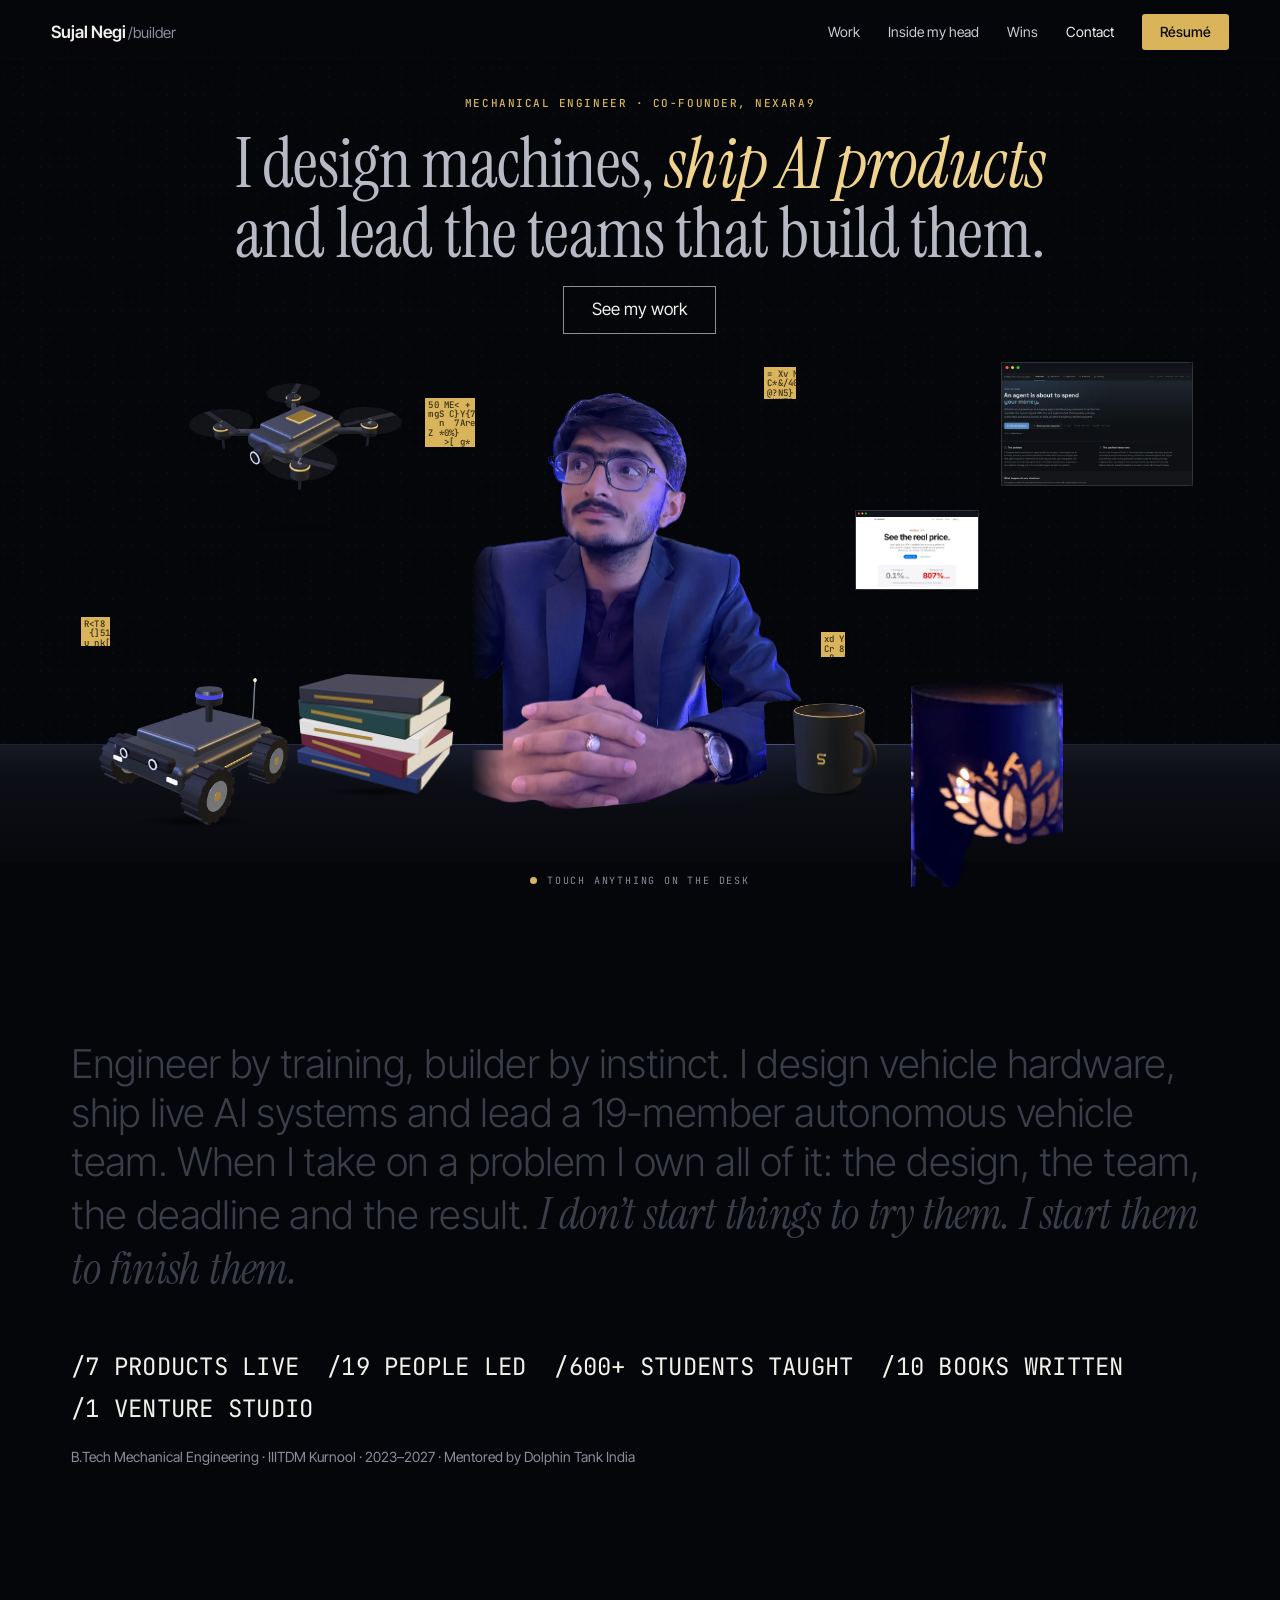
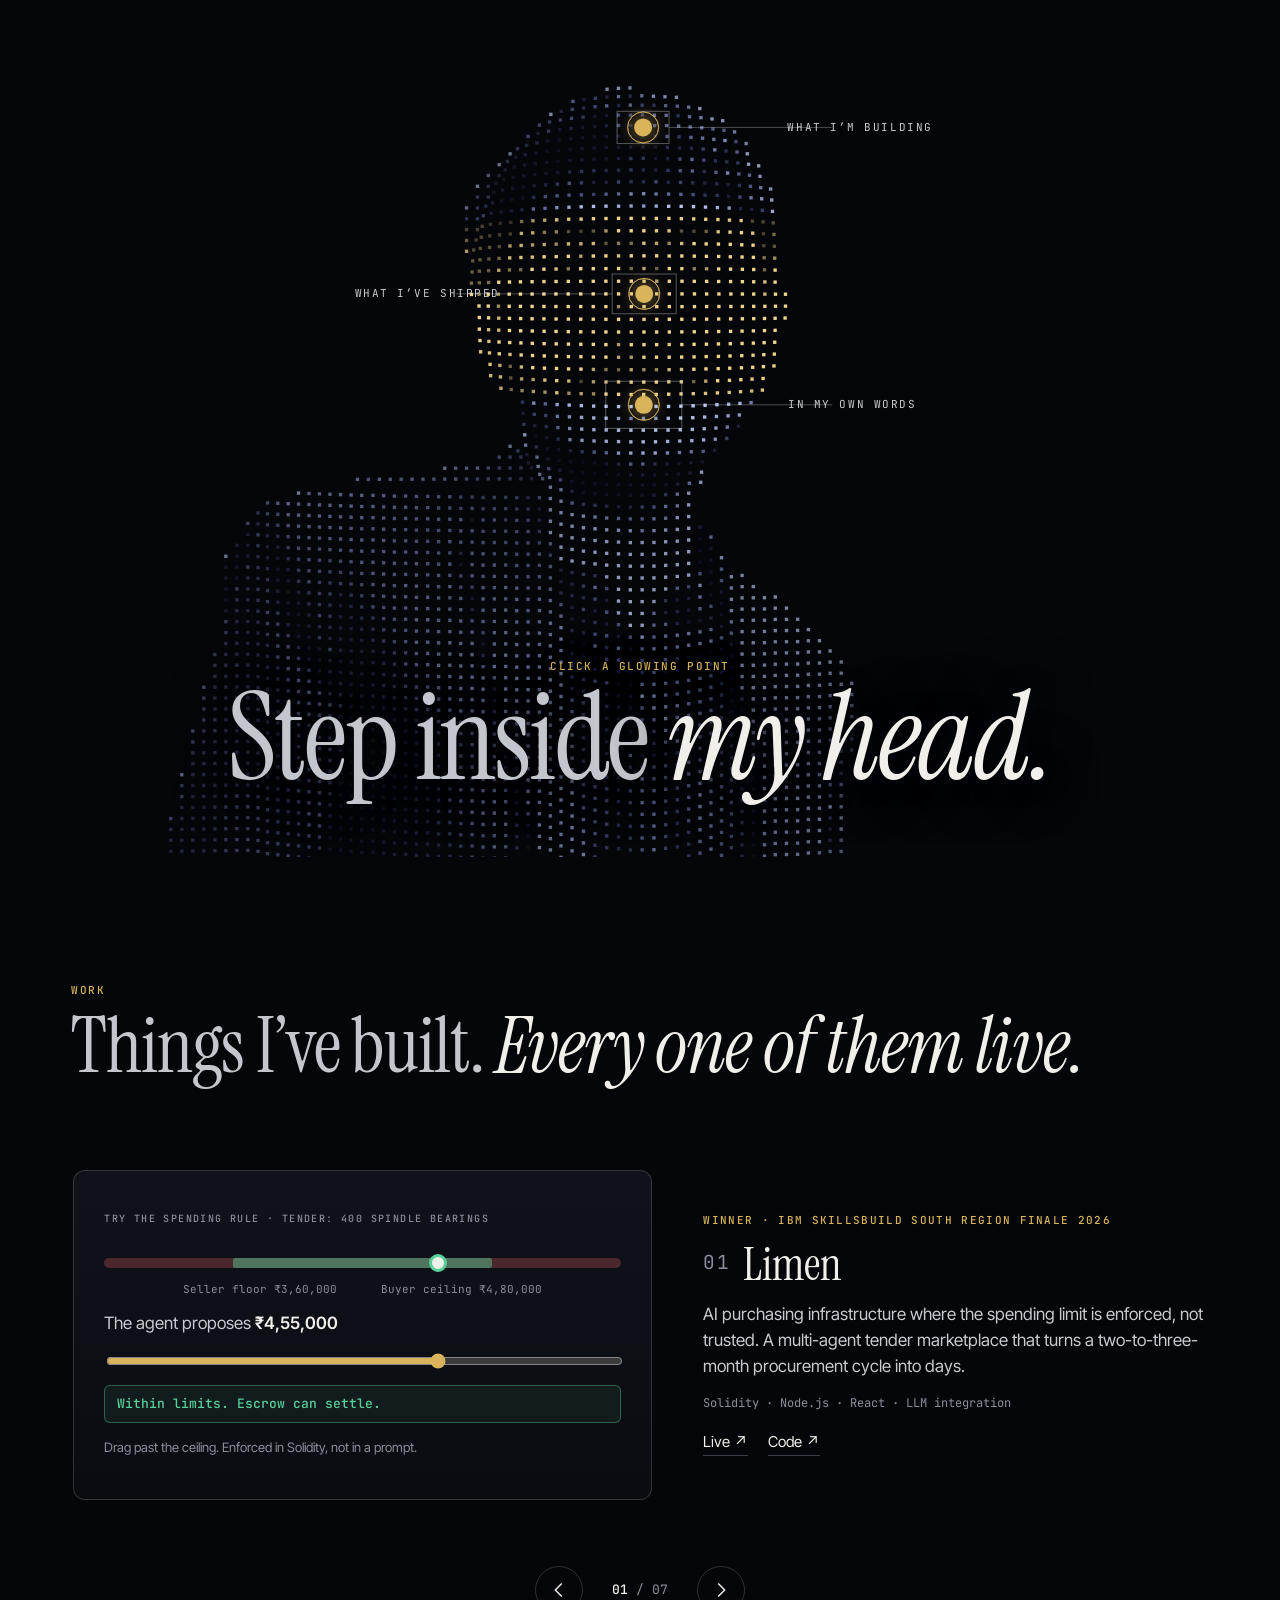
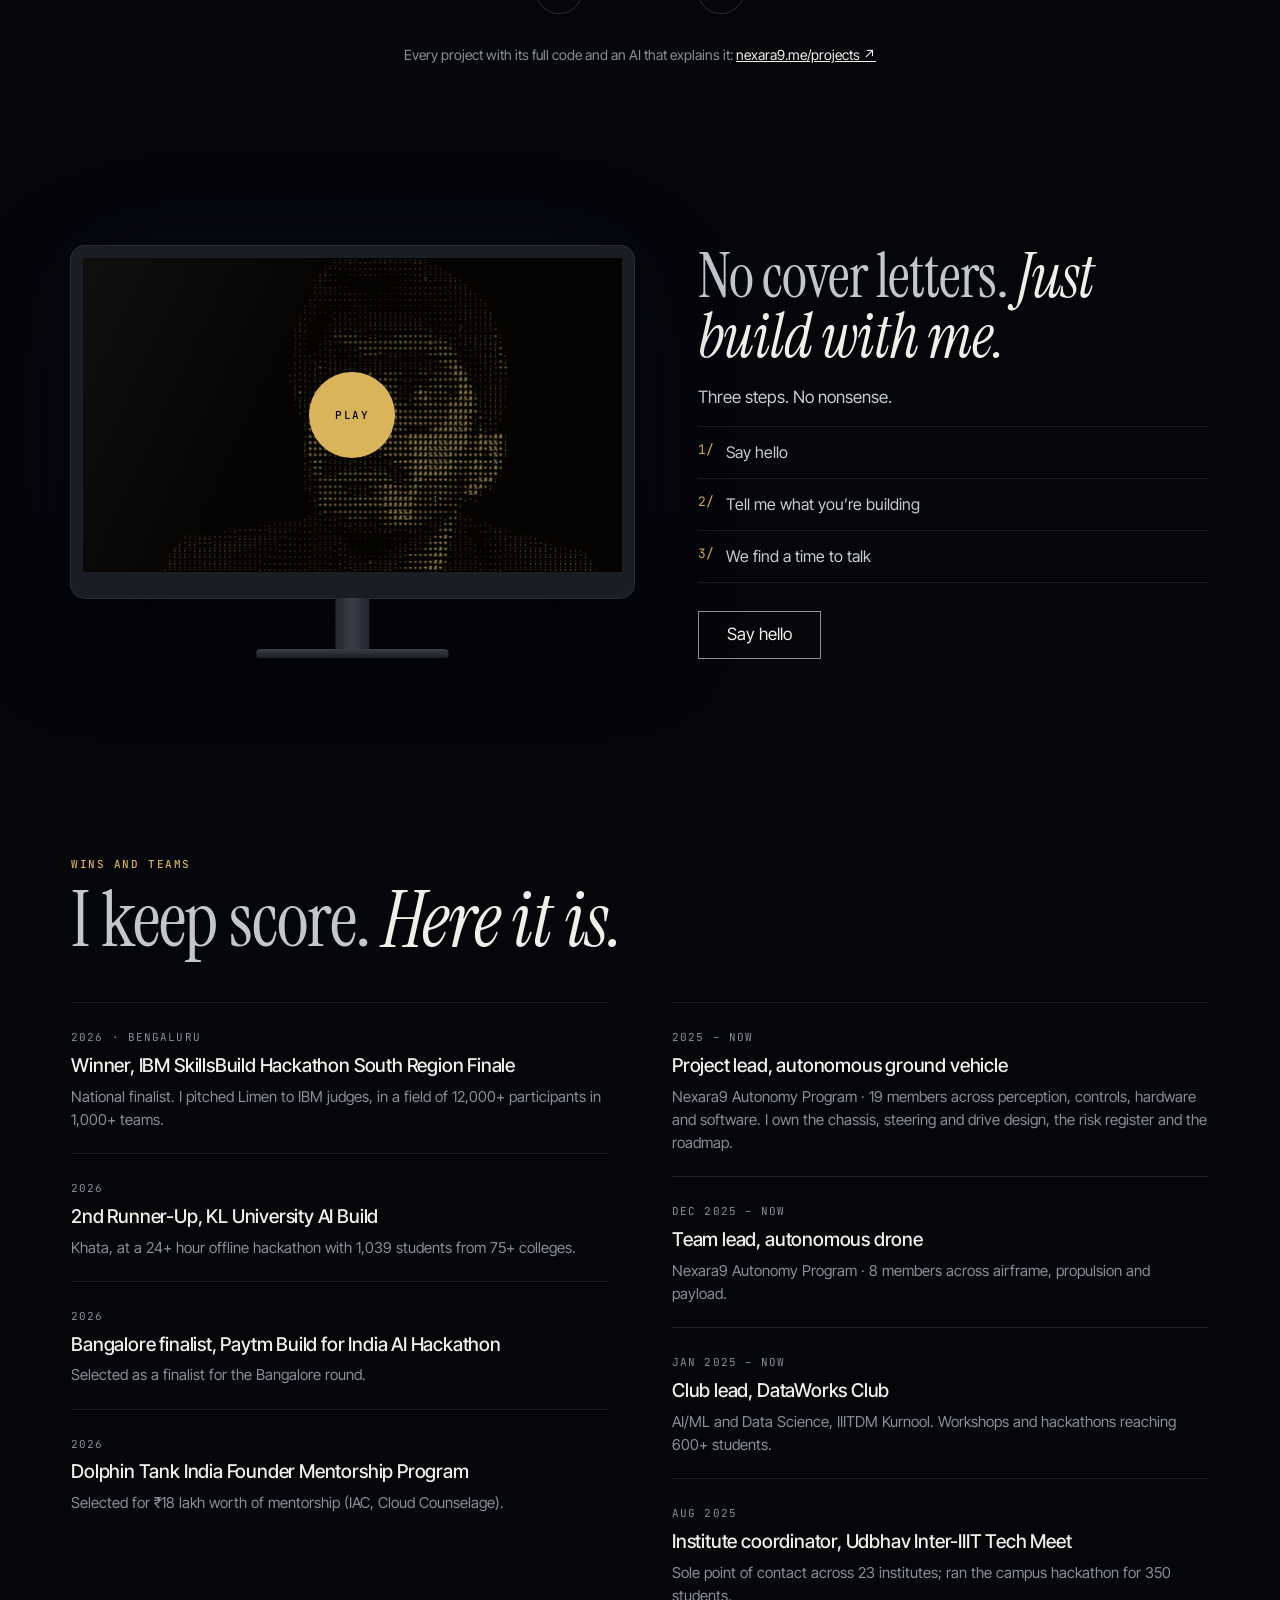
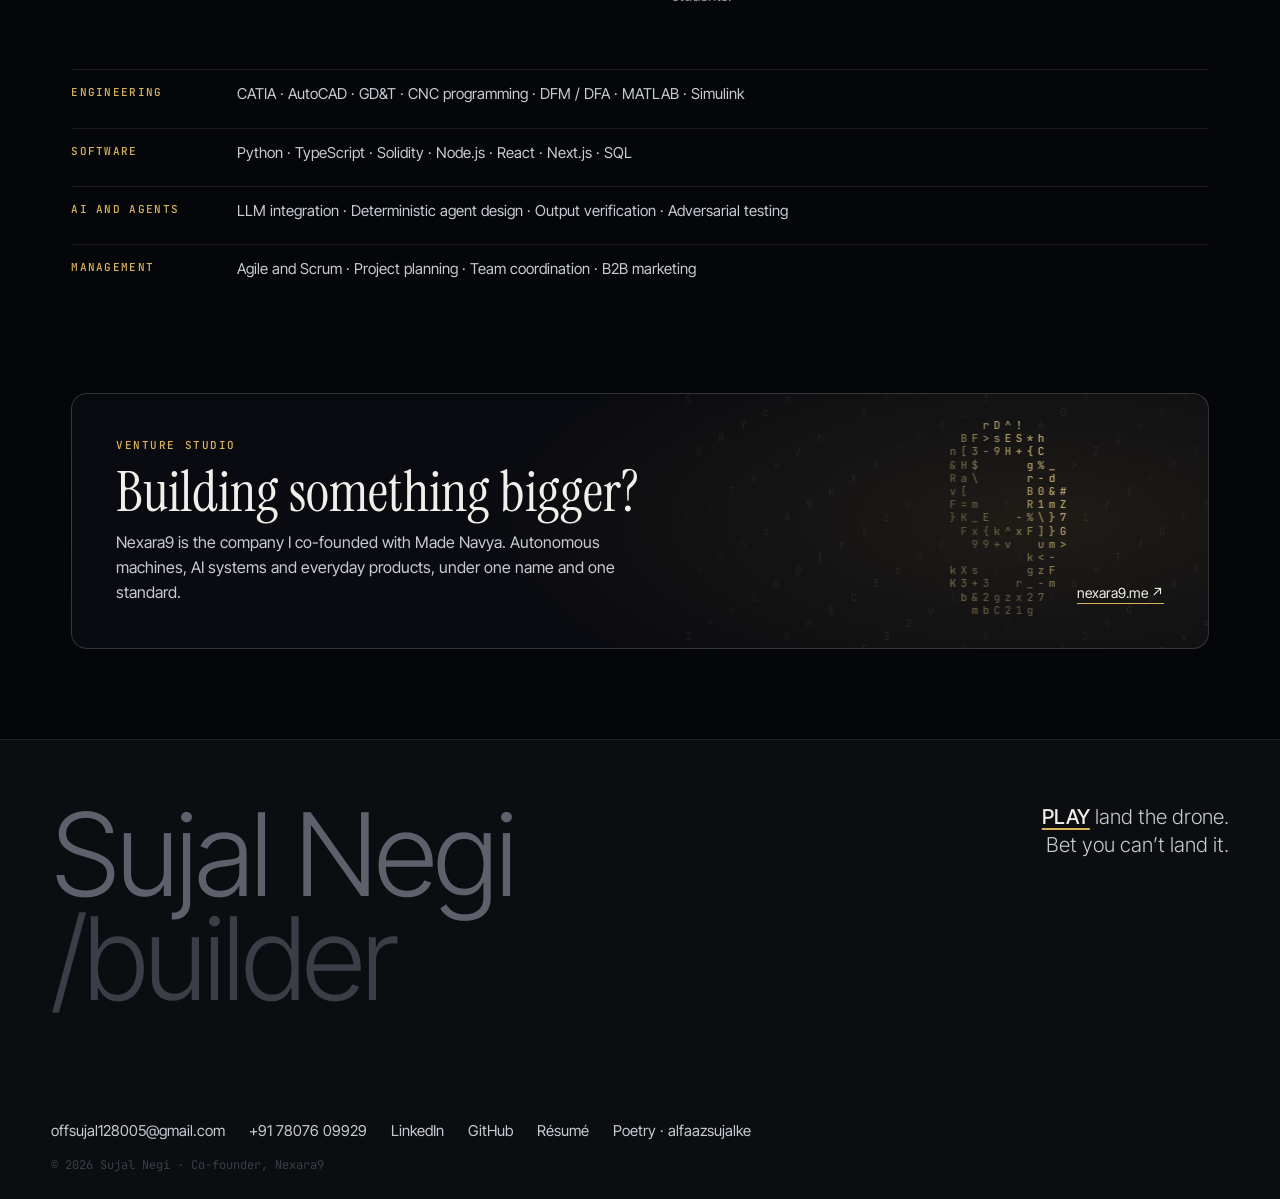
==== commit 6ee846e8: "New portfolio: a desk where everything breaks into code, a head you can step inside, and a drone to " ====
--- a/index.html
+++ b/index.html
@@ -12,299 +12,342 @@
 <meta property="og:url" content="https://sujalnegi.tech/">
 <meta property="og:image" content="https://sujalnegi.tech/og.png">
 <meta name="twitter:card" content="summary_large_image">
-<meta name="theme-color" content="#fbfbfd" media="(prefers-color-scheme: light)">
-<meta name="theme-color" content="#000000" media="(prefers-color-scheme: dark)">
-<meta name="color-scheme" content="light dark">
+<meta name="theme-color" content="#05060a">
+<meta name="color-scheme" content="dark">
 <link rel="icon" href="favicon.svg?v=4" type="image/svg+xml">
 <link rel="icon" href="favicon-32.png?v=4" sizes="32x32" type="image/png">
 <link rel="icon" href="favicon.ico?v=4" sizes="any">
 <link rel="apple-touch-icon" href="apple-touch-icon.png?v=4">
-<link rel="manifest" href="site.webmanifest?v=4">
-<link rel="preload" href="assets/sujal-900.webp" as="image" type="image/webp" imagesrcset="assets/sujal-560.webp 448w, assets/sujal-900.webp 720w" imagesizes="(max-width: 860px) 58vw, 420px">
+<link rel="manifest" href="site.webmanifest?v=5">
+<link rel="preconnect" href="https://fonts.googleapis.com">
+<link rel="preconnect" href="https://fonts.gstatic.com" crossorigin>
+<link rel="stylesheet" href="https://fonts.googleapis.com/css2?family=Instrument+Serif:ital@0;1&family=Inter+Tight:wght@300;400;500;600&family=JetBrains+Mono:wght@400;500&display=swap">
+<link rel="preload" href="assets/img/sujal-desk.webp" as="image" type="image/webp" media="(min-width: 701px)">
+<link rel="preload" href="assets/img/sujal-desk-sm.webp" as="image" type="image/webp" media="(max-width: 700px)">
 <script>document.documentElement.classList.add('js')</script>
-<link rel="stylesheet" href="assets/style.css?v=3">
-<script src="assets/main.js?v=3" defer></script>
+<link rel="stylesheet" href="assets/site.css?v=1">
+<script src="assets/js/fx.js?v=1" defer></script>
+<script src="assets/js/hero.js?v=1" defer></script>
+<script src="assets/js/head.js?v=1" defer></script>
+<script src="assets/js/work.js?v=1" defer></script>
+<script src="assets/js/game.js?v=1" defer></script>
 </head>
 <body>
 <a class="skip" href="#main">Skip to content</a>
 
-<header class="nav" id="top">
-  <div class="nav-in">
-    <a class="nav-name" href="#top" aria-label="Sujal Negi, back to top">Sujal Negi</a>
-    <nav class="nav-links" aria-label="Sections">
-      <a href="#work">Work</a>
-      <a href="#nexara9">Nexara9</a>
-      <a href="#about">About</a>
-      <a href="#recognition">Recognition</a>
-      <a href="#contact">Contact</a>
-    </nav>
-    <a class="nav-cta" href="Sujal_Negi_Resume.pdf" target="_blank" rel="noopener">Résumé</a>
-  </div>
+<div class="boot" aria-hidden="true">
+  <p class="boot-name"><span class="boot-type" data-text="sujal/negi"></span><i class="boot-caret"></i></p>
+  <p class="boot-sub">building the builder<span class="boot-dots"></span></p>
+</div>
+
+<header class="nav">
+  <a class="nav-mark" href="#top" aria-label="Sujal Negi, back to top"><b>Sujal Negi</b><span>/builder</span></a>
+  <nav class="nav-links" aria-label="Sections">
+    <a href="#work" data-scramble>Work</a>
+    <a href="#head" data-scramble>Inside my head</a>
+    <a href="#wins" data-scramble>Wins</a>
+    <a href="#contact" data-scramble>Contact</a>
+  </nav>
+  <a class="nav-cta" href="Sujal_Negi_Resume.pdf" target="_blank" rel="noopener"><span data-scramble>Résumé</span></a>
 </header>
 
 <main id="main">
 
-  <!-- ===================================================== hero -->
-  <section class="hero">
-    <div class="wrap hero-grid">
-      <div class="hero-copy">
-        <p class="eyebrow reveal">Mechanical engineer · Co-founder, <a href="https://nexara9.me" target="_blank" rel="noopener">Nexara9</a></p>
-        <h1 class="hero-title reveal">Sujal Negi</h1>
-        <p class="hero-lead reveal">I design machines, ship AI products and lead the teams that build them.</p>
-        <blockquote class="hero-quote reveal">“I don’t start things to try them. I start them to finish them.”</blockquote>
-        <div class="hero-cta reveal">
-          <a class="btn btn-primary" href="#work">See my work</a>
-          <a class="btn btn-ghost" href="https://nexara9.me" target="_blank" rel="noopener">Visit Nexara9 <span aria-hidden="true">↗</span></a>
-        </div>
-      </div>
-      <figure class="hero-photo reveal">
-        <img src="assets/sujal-900.webp" srcset="assets/sujal-560.webp 448w, assets/sujal-900.webp 720w" sizes="(max-width: 860px) 58vw, 420px" width="720" height="900" alt="Sujal Negi" fetchpriority="high">
-        <figcaption>B.Tech Mechanical Engineering · IIITDM Kurnool · 2023–2027</figcaption>
-      </figure>
+<!-- 1. Hero: me at my desk. Every object is its own layer and breaks into code when you touch it. -->
+<section class="hero" id="top">
+  <canvas class="dots" aria-hidden="true"></canvas>
+  <div class="hero-copy">
+    <p class="kicker">Mechanical engineer · Co-founder, Nexara9</p>
+    <h1 class="hero-title" data-glitch>I design machines, <em>ship AI products</em><br> and lead the teams that build them.</h1>
+    <a class="btn-line" href="#work">See my work</a>
+  </div>
+
+  <div class="scene" aria-label="Sujal at his desk with things he has built. Hover or tap an object.">
+    <div class="desk" aria-hidden="true"></div>
+    <i class="sq sq1" aria-hidden="true"><b></b></i>
+    <i class="sq sq2" aria-hidden="true"><b></b></i>
+    <i class="sq sq3" aria-hidden="true"><b></b></i>
+    <i class="sq sq4" aria-hidden="true"><b></b></i>
+
+    <a class="lay lay-me" href="#about" data-src="assets/img/sujal-desk.webp" data-src-sm="assets/img/sujal-desk-sm.webp" data-label="Sujal Negi · Builder" data-note="Engineer by training, builder by instinct">
+      <span class="sr">About Sujal</span></a>
+    <a class="lay lay-drone" href="#autonomy" data-src="assets/img/drone.webp" data-label="Autonomous drone" data-note="Team lead · 8 members">
+      <span class="sr">The autonomous drone</span></a>
+    <a class="lay lay-rover" href="#autonomy" data-src="assets/img/rover.webp" data-label="Autonomous ground vehicle" data-note="Project lead · 19 members">
+      <span class="sr">The autonomous ground vehicle</span></a>
+    <a class="lay lay-books" href="https://alfaaz.sujalnegi.tech" target="_blank" rel="noopener" data-src="assets/img/books.webp" data-label="10 books" data-note="Written in English and Hindi">
+      <span class="sr">My books</span></a>
+    <a class="lay lay-mug" href="https://nexara9.me" target="_blank" rel="noopener" data-src="assets/img/mug.webp" data-label="Nexara9" data-note="The venture studio I co-founded">
+      <span class="sr">Nexara9</span></a>
+    <a class="lay lay-lantern" href="#words-open" data-src="assets/img/lantern.webp" data-label="In my own words" data-note="Hear me out, 45 seconds">
+      <span class="sr">Hear Sujal in his own words</span></a>
+    <a class="lay lay-win lay-win1" href="#work" data-src="assets/img/shot-stealth.webp" data-label="STEALTH" data-note="Know Your Agent" data-frame>
+      <span class="sr">STEALTH</span></a>
+    <a class="lay lay-win lay-win2" href="#work" data-src="assets/img/shot-arthanetra.webp" data-label="ArthaNetra" data-note="See the real price" data-frame>
+      <span class="sr">ArthaNetra</span></a>
+    <p class="tip" role="status" aria-live="polite"><b></b><span></span></p>
+  </div>
+  <p class="hint" aria-hidden="true"><span class="hint-dot"></span>Touch anything on the desk</p>
+</section>
+
+<!-- 2. A short statement that lights up as you read -->
+<section class="say" id="about">
+  <p class="say-text" data-light>Engineer by training, builder by instinct. I design vehicle hardware, ship live AI systems and lead a 19-member autonomous vehicle team. When I take on a problem I own all of it: the design, the team, the deadline and the result. <span class="say-quote">I don’t start things to try them. I start them to finish them.</span></p>
+  <ul class="tags" aria-label="In numbers">
+    <li data-scramble-in>/7 products live</li>
+    <li data-scramble-in>/19 people led</li>
+    <li data-scramble-in>/600+ students taught</li>
+    <li data-scramble-in>/10 books written</li>
+    <li data-scramble-in>/1 venture studio</li>
+  </ul>
+  <p class="edu">B.Tech Mechanical Engineering · IIITDM Kurnool · 2023–2027 · Mentored by Dolphin Tank India</p>
+</section>
+
+<!-- 3. Inside my head: a head made of dots, with three doors -->
+<section class="head" id="head" aria-labelledby="head-title">
+  <canvas class="bust" aria-hidden="true"></canvas>
+  <div class="spots">
+    <button class="spot" data-scene="brain" type="button"><i></i><span class="spot-lab">What I’m building</span></button>
+    <button class="spot" data-scene="eyes" type="button"><i></i><span class="spot-lab">What I’ve shipped</span></button>
+    <button class="spot" data-scene="words" type="button" id="words-open"><i></i><span class="spot-lab">In my own words</span></button>
+  </div>
+  <svg class="wires" aria-hidden="true"></svg>
+  <div class="head-copy">
+    <p class="kicker">Click a glowing point</p>
+    <h2 id="head-title">Step inside <em>my head.</em></h2>
+  </div>
+</section>
+
+<!-- the three rooms -->
+<div class="room" id="room-brain" role="dialog" aria-modal="true" aria-label="What I’m building" hidden>
+  <canvas class="room-cv" aria-hidden="true"></canvas>
+  <svg class="room-wires" aria-hidden="true"></svg>
+  <div class="cards">
+    <article class="card c1" data-anchor="0"><p class="card-k">Building now</p><h3>Limen</h3><p>AI purchasing infrastructure. Winner, IBM SkillsBuild South Region 2026.</p><a href="https://limen-peqe.onrender.com" target="_blank" rel="noopener" data-wake>Open live app ↗</a></article>
+    <article class="card c2" data-anchor="1"><p class="card-k">Building now</p><h3>Housefi</h3><p>Verified home services for India’s tier-2 and tier-3 cities. IBM SkillsBuild national finalist.</p></article>
+    <article class="card c3" data-anchor="2"><p class="card-k">Private</p><h3>The Autonomy Program</h3><p>An autonomous car and drone, built to work together.</p></article>
+    <article class="card c4 card-folder" data-anchor="3"><p class="card-k">Ideas at 2 AM</p><ul><li>Agents that can’t overspend</li><li>Calls that check every number</li><li>Machines that find their own way</li></ul></article>
+    <article class="card c5" data-anchor="4"><p class="card-k">How I operate</p><ol><li>Spend only after the proof</li><li>Separate who asks from who pays</li><li>Let the model talk, let the rules decide</li><li>Build toward a customer</li></ol></article>
+  </div>
+  <div class="panel"><p class="panel-t">In my head</p><dl><div><dt>Products live</dt><dd>7</dd></div><div><dt>Teams led</dt><dd>2</dd></div><div><dt>Ideas running</dt><dd data-tick="31">31</dd></div><div><dt>Hours slept</dt><dd>6</dd></div></dl></div>
+  <p class="room-hint">Drag to turn</p>
+  <button class="room-x" type="button">Close</button>
+</div>
+
+<div class="room" id="room-eyes" role="dialog" aria-modal="true" aria-label="What I’ve shipped" hidden>
+  <canvas class="room-cv" aria-hidden="true"></canvas>
+  <div class="fly"><div class="fly-world"></div></div>
+  <div class="panel"><p class="panel-t">Through my eyes</p><dl><div><dt>Screens passed</dt><dd class="eyes-n">0</dd></div><div><dt>Products live</dt><dd>7</dd></div></dl></div>
+  <p class="room-hint">Scroll to fly through</p>
+  <button class="room-x" type="button">Close</button>
+</div>
+
+<div class="room" id="room-words" role="dialog" aria-modal="true" aria-label="In my own words" hidden>
+  <canvas class="room-cv" aria-hidden="true"></canvas>
+  <p class="words-cap" aria-live="polite"></p>
+  <button class="words-mute" type="button" aria-label="Mute">
+    <svg viewBox="0 0 24 24" aria-hidden="true"><path d="M4 9h4l5-4v14l-5-4H4z" fill="currentColor"/><path class="w-on" d="M16 8.5a4.5 4.5 0 0 1 0 7M18.5 6a8 8 0 0 1 0 12" fill="none" stroke="currentColor" stroke-width="1.6" stroke-linecap="round"/><path class="w-off" d="M16.5 9.5l5 5m0-5l-5 5" fill="none" stroke="currentColor" stroke-width="1.6" stroke-linecap="round"/></svg>
+  </button>
+  <div class="panel"><p class="panel-t">In my words</p><dl><div><dt>Line</dt><dd class="words-n">1 / 9</dd></div><div><dt>Voice</dt><dd>AI</dd></div></dl></div>
+  <button class="room-x" type="button">Close</button>
+  <audio preload="none" src="assets/audio/words.mp3"></audio>
+</div>
+
+<!-- 4. Work -->
+<section class="work" id="work" aria-labelledby="work-title">
+  <div class="sec-head">
+    <p class="kicker">Work</p>
+    <h2 id="work-title">Things I’ve built. <em>Every one of them live.</em></h2>
+  </div>
+  <div class="deck" tabindex="0" aria-roledescription="carousel" aria-label="Projects">
+    <div class="deck-view"><div class="deck-track">
+
+      <article class="slide" aria-label="Limen">
+        <div class="slide-vis demo" aria-label="Try the spending rule">
+          <p class="demo-k">Try the spending rule · Tender: 400 spindle bearings</p>
+          <div class="limen-bar"><span class="limen-zone"></span><span class="limen-pin"></span></div>
+          <div class="limen-ends"><span>Seller floor ₹3,60,000</span><span>Buyer ceiling ₹4,80,000</span></div>
+          <label class="limen-lab" for="limen-price">The agent proposes <output id="limen-out">₹4,55,000</output></label>
+          <input id="limen-price" type="range" min="300000" max="540000" step="5000" value="455000">
+          <p class="verdict ok" id="limen-verdict" aria-live="polite">Within limits. Escrow can settle.</p>
+          <p class="demo-foot">Drag past the ceiling. Enforced in Solidity, not in a prompt.</p>
+        </div>
+        <div class="slide-txt">
+          <p class="award">Winner · IBM SkillsBuild South Region Finale 2026</p>
+          <h3><small>01</small>Limen</h3>
+          <p>AI purchasing infrastructure where the spending limit is enforced, not trusted. A multi-agent tender marketplace that turns a two-to-three-month procurement cycle into days.</p>
+          <p class="stack">Solidity · Node.js · React · LLM integration</p>
+          <p class="links"><a href="https://limen-peqe.onrender.com" target="_blank" rel="noopener" data-wake>Live ↗</a><a href="https://github.com/sujal128005/limen" target="_blank" rel="noopener">Code ↗</a></p>
+        </div>
+      </article>
+
+      <article class="slide" aria-label="Khata">
+        <div class="slide-vis demo" aria-label="A sample sales call">
+          <p class="demo-k">On a call · the rules decide, the model only explains</p>
+          <ul class="call" id="khata-call">
+            <li><p>“We can deliver the full order in 3 days.”</p><span class="verdict wait" data-v="no" data-say="Not supported. Standard lead time on file is 7 days.">Waiting to check</span></li>
+            <li><p>“This plan includes round-the-clock support.”</p><span class="verdict wait" data-v="ok" data-say="Supported. Matches the plan terms.">Waiting to check</span></li>
+            <li><p>“I can give you 25% off if you sign today.”</p><span class="verdict wait" data-v="no" data-say="Not supported. Approved discount limit is 15%.">Waiting to check</span></li>
+          </ul>
+          <button class="btn-gold" id="khata-run" type="button">Check the claims</button>
+        </div>
+        <div class="slide-txt">
+          <p class="award">2nd Runner-Up · KL University AI Build 2026</p>
+          <h3><small>02</small>Khata</h3>
+          <p>A live co-pilot for sales calls. It checks every number a rep quotes against the real product rules and corrects mistakes in about a second. Won at a 24+ hour offline hackathon with 1,039 students from 75+ colleges. Built with Vaishnavi C R.</p>
+          <p class="stack">Next.js · TypeScript · SQLite · LLM integration</p>
+          <p class="links"><a href="https://khata-avs8.onrender.com/login" target="_blank" rel="noopener" data-wake>Live ↗</a><a href="https://github.com/sujal128005/khata" target="_blank" rel="noopener">Code ↗</a><a href="https://nexara9.me/projects/khata/" target="_blank" rel="noopener">Deep dive ↗</a></p>
+        </div>
+      </article>
+
+      <article class="slide" aria-label="STEALTH">
+        <div class="slide-vis"><div class="win"><i></i><img src="assets/img/shot-stealth.webp" alt="STEALTH dashboard: an agent is about to spend your money" loading="lazy" width="1100" height="688"></div></div>
+        <div class="slide-txt">
+          <p class="award">Razorpay AI Buildathon</p>
+          <h3><small>03</small>STEALTH · Know Your Agent</h3>
+          <p>A trust gateway between AI shopping agents and checkout. It checks that what the agent is buying matches what the human authorised, before anything reaches payment.</p>
+          <p class="stack">Next.js · Prisma · Ed25519</p>
+          <p class="links"><a href="https://bouncerkya.onrender.com" target="_blank" rel="noopener" data-wake>Live ↗</a><a href="https://github.com/sujal128005/bouncerkya" target="_blank" rel="noopener">Code ↗</a><a href="https://nexara9.me/projects/stealth/" target="_blank" rel="noopener">Deep dive ↗</a></p>
+        </div>
+      </article>
+
+      <article class="slide" aria-label="PayPal Attribute">
+        <div class="slide-vis"><div class="win"><i></i><img src="assets/img/shot-paypal.webp" alt="PayPal Attribute: every AI answer has sources, now every source gets paid" loading="lazy" width="1100" height="688"></div></div>
+        <div class="slide-txt">
+          <p class="award">Built on the PayPal developer platform</p>
+          <h3><small>04</small>PayPal Attribute</h3>
+          <p>When an AI shopping agent recommends a product, the creators it cited get a fair share of the sale, paid through PayPal.</p>
+          <p class="stack">Next.js 15 · PayPal Orders &amp; Payouts · Groq · Gemini</p>
+          <p class="links"><a href="https://paypal-attribute.onrender.com/" target="_blank" rel="noopener" data-wake>Live ↗</a><a href="https://github.com/sujal128005/paypal-attribute" target="_blank" rel="noopener">Code ↗</a><a href="https://nexara9.me/projects/paypal-attribute/" target="_blank" rel="noopener">Deep dive ↗</a></p>
+        </div>
+      </article>
+
+      <article class="slide" aria-label="FlexDrop">
+        <div class="slide-vis"><div class="win"><i></i><img src="assets/img/flexdrop-world-overview-night.webp" alt="FlexDrop: delivery routes over a city at night" loading="lazy"></div></div>
+        <div class="slide-txt">
+          <p class="award">Swiggy Food for Thought 2.0</p>
+          <h3><small>05</small>FlexDrop</h3>
+          <p>Customers trade a little delivery flexibility for a small reward. FlexDrop uses it to batch orders onto fewer, shorter routes.</p>
+          <p class="stack">OR-Tools CP-SAT · FastAPI · Machine learning</p>
+          <p class="links"><a href="https://flexdrop.onrender.com/app/" target="_blank" rel="noopener" data-wake>Live ↗</a><a href="https://github.com/sujal128005/FlexDrop" target="_blank" rel="noopener">Code ↗</a><a href="https://nexara9.me/projects/flexdrop/" target="_blank" rel="noopener">Deep dive ↗</a></p>
+        </div>
+      </article>
+
+      <article class="slide" aria-label="PixelProof">
+        <div class="slide-vis"><div class="win"><i></i><img src="assets/img/shot-pixelproof.webp" alt="PixelProof Studio: twin gauge puzzles for vision models" loading="lazy" width="1100" height="688"></div></div>
+        <div class="slide-txt">
+          <p class="award">Vision-model evaluation</p>
+          <h3><small>06</small>PixelProof</h3>
+          <p>A factory of verified visual puzzles that tests whether AI vision models really read gauges, charts and diagrams.</p>
+          <p class="stack">Python · NumPy · Pillow</p>
+          <p class="links"><a href="https://pixelproof-gk2j.onrender.com" target="_blank" rel="noopener" data-wake>Studio ↗</a><a href="https://github.com/sujal128005/Qwen" target="_blank" rel="noopener">Code ↗</a><a href="https://nexara9.me/projects/pixelproof/" target="_blank" rel="noopener">Deep dive ↗</a></p>
+        </div>
+      </article>
+
+      <article class="slide" aria-label="ArthaNetra">
+        <div class="slide-vis"><div class="win"><i></i><img src="assets/img/shot-arthanetra.webp" alt="ArthaNetra: see the real price of a loan offer" loading="lazy" width="1100" height="688"></div></div>
+        <div class="slide-txt">
+          <p class="award">Arthaton 2026 · AI for Finance</p>
+          <h3><small>07</small>ArthaNetra</h3>
+          <p>Paste any loan, EMI, credit card or insurance offer and see what it will really cost you, explained in 12 Indian languages.</p>
+          <p class="stack">FastAPI · Groq · Gemini</p>
+          <p class="links"><a href="https://arthanetra.onrender.com" target="_blank" rel="noopener" data-wake>Live ↗</a><a href="https://github.com/sujal128005/ArthaNetra" target="_blank" rel="noopener">Code ↗</a><a href="https://nexara9.me/projects/arthanetra/" target="_blank" rel="noopener">Deep dive ↗</a></p>
+        </div>
+      </article>
+
+    </div></div>
+    <div class="deck-nav">
+      <button class="deck-btn prev" type="button" aria-label="Previous project"><svg viewBox="0 0 24 24" aria-hidden="true"><path d="M15 5l-7 7 7 7" fill="none" stroke="currentColor" stroke-width="1.6"/></svg></button>
+      <p class="deck-count" aria-live="polite"><b>01</b> / 07</p>
+      <button class="deck-btn next" type="button" aria-label="Next project"><svg viewBox="0 0 24 24" aria-hidden="true"><path d="M9 5l7 7-7 7" fill="none" stroke="currentColor" stroke-width="1.6"/></svg></button>
     </div>
-    <div class="wrap">
-      <dl class="stats reveal">
-        <div><dt>Products live on the web</dt><dd>7</dd></div>
-        <div><dt>People led on an autonomous vehicle team</dt><dd>19</dd></div>
-        <div><dt>Students reached through DataWorks</dt><dd>600+</dd></div>
-        <div><dt>Books written</dt><dd>10</dd></div>
-      </dl>
+  </div>
+  <p class="work-more">Every project with its full code and an AI that explains it: <a href="https://nexara9.me/projects/" target="_blank" rel="noopener">nexara9.me/projects ↗</a></p>
+</section>
+
+<!-- 5. The monitor: space for my video. Until then, an AI hello. -->
+<section class="hello" id="hello" aria-labelledby="hello-title">
+  <div class="mon-wrap">
+    <div class="mon" data-video="">
+      <canvas class="mon-cv" aria-hidden="true"></canvas>
+      <video class="mon-video" playsinline hidden></video>
+      <button class="mon-play" type="button" aria-label="Play hello"><span>Play</span></button>
+      <p class="mon-cap" aria-live="polite"></p>
     </div>
-  </section>
-
-  <!-- ===================================================== work -->
-  <section class="section" id="work">
-    <div class="wrap">
-      <header class="sec-head reveal">
-        <p class="kicker">Work</p>
-        <h2>Things I’ve built and shipped.</h2>
-      </header>
-
-      <!-- Limen -->
-      <article class="feature reveal" id="limen">
-        <div class="feature-copy">
-          <p class="badge badge-gold">Winner · IBM SkillsBuild South Region Finale 2026</p>
-          <h3>Limen</h3>
-          <p class="feature-lead">AI purchasing infrastructure where the spending limit is enforced, not trusted.</p>
-          <p>A multi-agent tender marketplace that compresses a two-to-three-month procurement cycle into days. Buyer ceilings and seller floors live in a Solidity contract, so no agent can raise its own spending limit.</p>
-          <ul class="points">
-            <li>Sealed bidding, escrow settlement and reputation scoring</li>
-            <li>Raise, approve and pay split across three role-gated desks</li>
-            <li>Every figure comes from a deterministic engine, verified by 539 automated checks</li>
-          </ul>
-          <p class="tags"><span>Solidity</span><span>Node.js</span><span>React</span><span>LLM integration</span></p>
-          <p class="links"><a class="btn btn-primary btn-sm" href="https://limen-peqe.onrender.com" target="_blank" rel="noopener" data-wake>Open live app <span aria-hidden="true">↗</span></a><a class="btn btn-ghost btn-sm" href="https://github.com/sujal128005/limen" target="_blank" rel="noopener">Code <span aria-hidden="true">↗</span></a></p>
-        </div>
-        <div class="demo" aria-label="Try Limen’s spending rule">
-          <p class="demo-k">Try the spending rule</p>
-          <p class="demo-t">Tender: 400 spindle bearings</p>
-          <div class="demo-range">
-            <div class="demo-bar" aria-hidden="true"><span class="demo-zone"></span><span class="demo-pin"></span></div>
-            <div class="demo-scale"><span>Seller floor<b>₹3,60,000</b></span><span>Buyer ceiling<b>₹4,80,000</b></span></div>
-          </div>
-          <label class="demo-label" for="limen-price">The agent proposes <output id="limen-out" for="limen-price">₹4,55,000</output></label>
-          <input id="limen-price" type="range" min="300000" max="540000" step="5000" value="455000">
-          <p class="demo-verdict" id="limen-verdict" aria-live="polite">Within limits. Escrow can settle.</p>
-          <p class="demo-foot">Drag past the ceiling to see what the contract does. Enforced in Solidity, not in a prompt.</p>
-        </div>
-      </article>
-
-      <!-- Khata -->
-      <article class="feature feature-flip reveal" id="khata">
-        <div class="feature-copy">
-          <p class="badge badge-gold">2nd Runner-Up · KL University AI Build 2026</p>
-          <h3>Khata</h3>
-          <p class="feature-lead">A live co-pilot for sales calls.</p>
-          <p>It checks every number a rep quotes against the real product rules and corrects mistakes in about a second. The model only explains; a deterministic rules engine decides what is true, held in place by 324 automated checks.</p>
-          <p class="note">Won at a 24+ hour offline hackathon with 1,039 students from 75+ colleges. Built with Vaishnavi C R.</p>
-          <p class="tags"><span>Next.js</span><span>TypeScript</span><span>SQLite</span><span>LLM integration</span></p>
-          <p class="links"><a class="btn btn-primary btn-sm" href="https://khata-avs8.onrender.com/login" target="_blank" rel="noopener" data-wake>Open live app <span aria-hidden="true">↗</span></a><a class="btn btn-ghost btn-sm" href="https://github.com/sujal128005/khata" target="_blank" rel="noopener">Code <span aria-hidden="true">↗</span></a><a class="btn btn-ghost btn-sm" href="https://nexara9.me/projects/khata/" target="_blank" rel="noopener">Deep dive <span aria-hidden="true">↗</span></a></p>
-        </div>
-        <div class="demo demo-call" aria-label="What Khata does on a call">
-          <p class="demo-k">On a call</p>
-          <ol class="call" id="khata-call">
-            <li><span class="who">Sales rep</span><span class="said">We can deliver the full order in 3 days.</span><span class="verdict" data-v="no" data-say="Not supported. Standard lead time on file is 7 days.">Waiting to check</span></li>
-            <li><span class="who">Sales rep</span><span class="said">This plan includes round-the-clock support.</span><span class="verdict" data-v="ok" data-say="Supported. Matches the plan terms.">Waiting to check</span></li>
-            <li><span class="who">Sales rep</span><span class="said">I can give you 25% off if you sign today.</span><span class="verdict" data-v="no" data-say="Not supported. Approved discount limit is 15%.">Waiting to check</span></li>
-          </ol>
-          <button type="button" class="btn btn-ghost btn-sm" id="khata-run">Check the claims</button>
-          <p class="demo-foot">A sample call. The rules decide, the model only explains.</p>
-        </div>
-      </article>
-
-      <!-- more -->
-      <h3 class="grid-title reveal">More projects</h3>
-      <div class="cards">
-        <article class="card reveal">
-          <p class="card-k">Razorpay AI Buildathon</p>
-          <h4>STEALTH · Know Your Agent</h4>
-          <p>A trust gateway between AI shopping agents and checkout: it checks that what the agent is buying matches what the human authorised.</p>
-          <p class="tags"><span>Next.js</span><span>Prisma</span><span>Ed25519</span></p>
-          <p class="card-links"><a href="https://bouncerkya.onrender.com" target="_blank" rel="noopener" data-wake>Live ↗</a><a href="https://github.com/sujal128005/bouncerkya" target="_blank" rel="noopener">Code ↗</a><a href="https://nexara9.me/projects/stealth/" target="_blank" rel="noopener">Deep dive ↗</a></p>
-        </article>
-        <article class="card reveal">
-          <p class="card-k">Built on the PayPal developer platform</p>
-          <h4>PayPal Attribute</h4>
-          <p>When an AI shopping agent recommends a product, the creators it cited get a fair share of the sale, paid through PayPal.</p>
-          <p class="tags"><span>Next.js 15</span><span>PayPal Orders &amp; Payouts</span><span>Groq · Gemini</span></p>
-          <p class="card-links"><a href="https://paypal-attribute.onrender.com/" target="_blank" rel="noopener" data-wake>Live ↗</a><a href="https://github.com/sujal128005/paypal-attribute" target="_blank" rel="noopener">Code ↗</a><a href="https://nexara9.me/projects/paypal-attribute/" target="_blank" rel="noopener">Deep dive ↗</a></p>
-        </article>
-        <article class="card reveal">
-          <p class="card-k">Swiggy Food for Thought 2.0</p>
-          <h4>FlexDrop</h4>
-          <p>Customers trade a little delivery flexibility for a small reward; FlexDrop uses it to batch orders onto fewer, shorter routes.</p>
-          <p class="tags"><span>OR-Tools CP-SAT</span><span>FastAPI</span><span>Machine learning</span></p>
-          <p class="card-links"><a href="https://flexdrop.onrender.com/app/" target="_blank" rel="noopener" data-wake>Live ↗</a><a href="https://github.com/sujal128005/FlexDrop" target="_blank" rel="noopener">Code ↗</a><a href="https://nexara9.me/projects/flexdrop/" target="_blank" rel="noopener">Deep dive ↗</a></p>
-        </article>
-        <article class="card reveal">
-          <p class="card-k">Vision-model evaluation</p>
-          <h4>PixelProof</h4>
-          <p>A factory of verified visual puzzles that tests whether AI vision models really read gauges, charts and diagrams.</p>
-          <p class="tags"><span>Python</span><span>NumPy</span><span>Pillow</span></p>
-          <p class="card-links"><a href="https://pixelproof-gk2j.onrender.com" target="_blank" rel="noopener" data-wake>Studio ↗</a><a href="https://github.com/sujal128005/Qwen" target="_blank" rel="noopener">Code ↗</a><a href="https://nexara9.me/projects/pixelproof/" target="_blank" rel="noopener">Deep dive ↗</a></p>
-        </article>
-        <article class="card reveal">
-          <p class="card-k">Arthaton 2026 · AI for Finance</p>
-          <h4>ArthaNetra</h4>
-          <p>Paste any loan, EMI, credit card or insurance offer and see what it will really cost you, explained in 12 Indian languages.</p>
-          <p class="tags"><span>FastAPI</span><span>Groq</span><span>Gemini</span></p>
-          <p class="card-links"><a href="https://arthanetra.onrender.com" target="_blank" rel="noopener" data-wake>Live ↗</a><a href="https://github.com/sujal128005/ArthaNetra" target="_blank" rel="noopener">Code ↗</a><a href="https://nexara9.me/projects/arthanetra/" target="_blank" rel="noopener">Deep dive ↗</a></p>
-        </article>
-        <a class="card card-more reveal" href="https://nexara9.me/projects/" target="_blank" rel="noopener">
-          <p class="card-k">nexara9.me</p>
-          <h4>Every project, with its code</h4>
-          <p>Architecture, demos and every source file, readable line by line, with an AI that explains the code.</p>
-          <span class="card-go">Explore all projects <span aria-hidden="true">↗</span></span>
-        </a>
-      </div>
-      <p class="wake-note reveal">The live apps sleep on free hosting. This page wakes them up as you arrive, so they open fast.</p>
+    <div class="mon-stand" aria-hidden="true"></div>
+    <audio class="mon-audio" preload="none" src="assets/audio/hello.mp3"></audio>
+  </div>
+  <div class="hello-txt">
+    <h2 id="hello-title">No cover letters. <em>Just build with me.</em></h2>
+    <p class="hello-sub">Three steps. No nonsense.</p>
+    <ol class="steps">
+      <li><b>1/</b>Say hello</li>
+      <li><b>2/</b>Tell me what you’re building</li>
+      <li><b>3/</b>We find a time to talk</li>
+    </ol>
+    <a class="btn-line" href="mailto:offsujal128005@gmail.com?subject=Hello%20Sujal">Say hello</a>
+  </div>
+</section>
+
+<!-- 6. Wins and teams -->
+<section class="wins" id="wins" aria-labelledby="wins-title">
+  <div class="sec-head">
+    <p class="kicker">Wins and teams</p>
+    <h2 id="wins-title">I keep score. <em>Here it is.</em></h2>
+  </div>
+  <div class="wins-grid">
+    <ol class="list">
+      <li><span class="yr">2026 · Bengaluru</span><h3>Winner, IBM SkillsBuild Hackathon South Region Finale</h3><p>National finalist. I pitched Limen to IBM judges, in a field of 12,000+ participants in 1,000+ teams.</p></li>
+      <li><span class="yr">2026</span><h3>2nd Runner-Up, KL University AI Build</h3><p>Khata, at a 24+ hour offline hackathon with 1,039 students from 75+ colleges.</p></li>
+      <li><span class="yr">2026</span><h3>Bangalore finalist, Paytm Build for India AI Hackathon</h3><p>Selected as a finalist for the Bangalore round.</p></li>
+      <li><span class="yr">2026</span><h3>Dolphin Tank India Founder Mentorship Program</h3><p>Selected for ₹18 lakh worth of mentorship (IAC, Cloud Counselage).</p></li>
+    </ol>
+    <ol class="list" id="autonomy">
+      <li><span class="yr">2025 – now</span><h3>Project lead, autonomous ground vehicle</h3><p>Nexara9 Autonomy Program · 19 members across perception, controls, hardware and software. I own the chassis, steering and drive design, the risk register and the roadmap.</p></li>
+      <li><span class="yr">Dec 2025 – now</span><h3>Team lead, autonomous drone</h3><p>Nexara9 Autonomy Program · 8 members across airframe, propulsion and payload.</p></li>
+      <li><span class="yr">Jan 2025 – now</span><h3>Club lead, DataWorks Club</h3><p>AI/ML and Data Science, IIITDM Kurnool. Workshops and hackathons reaching 600+ students.</p></li>
+      <li><span class="yr">Aug 2025</span><h3>Institute coordinator, Udbhav Inter-IIIT Tech Meet</h3><p>Sole point of contact across 23 institutes; ran the campus hackathon for 350 students.</p></li>
+    </ol>
+  </div>
+  <div class="skills" aria-label="Skills">
+    <p><b>Engineering</b>CATIA · AutoCAD · GD&amp;T · CNC programming · DFM / DFA · MATLAB · Simulink</p>
+    <p><b>Software</b>Python · TypeScript · Solidity · Node.js · React · Next.js · SQL</p>
+    <p><b>AI and agents</b>LLM integration · Deterministic agent design · Output verification · Adversarial testing</p>
+    <p><b>Management</b>Agile and Scrum · Project planning · Team coordination · B2B marketing</p>
+  </div>
+</section>
+
+<!-- 7. Nexara9 -->
+<section class="n9" aria-labelledby="n9-title">
+  <a class="n9-card" href="https://nexara9.me" target="_blank" rel="noopener">
+    <canvas class="n9-cv" aria-hidden="true"></canvas>
+    <span class="n9-txt"><span class="kicker">Venture studio</span><b id="n9-title">Building something bigger?</b><span>Nexara9 is the company I co-founded with Made Navya. Autonomous machines, AI systems and everyday products, under one name and one standard.</span></span>
+    <span class="n9-go">nexara9.me ↗</span>
+  </a>
+</section>
+
+</main>
+
+<!-- 8. Footer with a game: land the drone -->
+<footer class="foot" id="contact">
+  <canvas class="game-cv" aria-hidden="true"></canvas>
+  <div class="foot-top">
+    <p class="foot-name" data-scramble-hover aria-label="Sujal Negi"><span>Sujal Negi</span><span>/builder</span></p>
+    <div class="foot-game">
+      <p><button class="game-btn" type="button">Play</button> land the drone.<br>Bet you can’t land it.</p>
+      <p class="game-help" hidden>Hold to lift · move to steer · land soft on a pad</p>
+      <p class="game-score" aria-live="polite" hidden></p>
     </div>
-  </section>
-
-  <!-- ===================================================== Nexara9 -->
-  <section class="section section-dark" id="nexara9">
-    <div class="wrap">
-      <div class="n9">
-        <div class="n9-copy reveal">
-          <p class="kicker kicker-gold">Venture studio</p>
-          <h2>Nexara9</h2>
-          <p class="n9-lead">The company I co-founded with Made Navya. Autonomous machines, AI systems and everyday products, built under one name and one standard.</p>
-          <a class="btn btn-gold" href="https://nexara9.me" target="_blank" rel="noopener">Visit nexara9.me <span aria-hidden="true">↗</span></a>
-        </div>
-        <ul class="n9-list reveal">
-          <li><span class="n9-name">Limen</span><span class="n9-what">AI purchasing infrastructure</span><span class="n9-tag">Winner · IBM SkillsBuild South Region 2026</span></li>
-          <li><span class="n9-name">Housefi</span><span class="n9-what">Verified home services for India’s tier-2 and tier-3 cities</span><span class="n9-tag">IBM SkillsBuild National Finalist 2026</span></li>
-          <li><span class="n9-name">The Autonomy Program</span><span class="n9-what">An autonomous car and drone, built to work together</span><span class="n9-tag">Private</span></li>
-        </ul>
-      </div>
-    </div>
-  </section>
-
-  <!-- ===================================================== about -->
-  <section class="section" id="about">
-    <div class="wrap">
-      <header class="sec-head reveal">
-        <p class="kicker">About</p>
-        <h2>Engineer by training, builder by instinct.</h2>
-      </header>
-      <div class="about">
-        <div class="about-text reveal">
-          <p>I’m a mechanical engineer who works across manufacturing, software and program management. I design vehicle hardware, ship live AI systems and lead a 19-member autonomous vehicle team.</p>
-          <p>On the hardware side that means chassis, steering and drive design for a ground vehicle, and mass and component placement for a drone. On the software side it means agentic marketplaces and real-time verification tools that people can open and use today.</p>
-          <p>When I take on a problem I own all of it: the design, the team, the deadline and the result.</p>
-        </div>
-        <dl class="facts reveal">
-          <div><dt>Studying</dt><dd>B.Tech Mechanical Engineering, IIITDM Kurnool, 2023–2027</dd></div>
-          <div><dt>Building</dt><dd><a href="https://nexara9.me" target="_blank" rel="noopener">Nexara9</a>, co-founder</dd></div>
-          <div><dt>Mentored by</dt><dd>Dolphin Tank India Founder Mentorship Program</dd></div>
-          <div><dt>Also</dt><dd>Author of 10 books in English and Hindi as <a href="https://alfaaz.sujalnegi.tech" target="_blank" rel="noopener">alfaazsujalke</a></dd></div>
-        </dl>
-      </div>
-
-      <h3 class="grid-title reveal">How I operate</h3>
-      <div class="principles">
-        <div class="principle reveal"><span class="p-n">01</span><h4>Spend only after the proof</h4><p>On our autonomous drone, hardware spend waited for a milestone in simulation. Cheap proof first, expensive parts second.</p></div>
-        <div class="principle reveal"><span class="p-n">02</span><h4>Separate who asks from who pays</h4><p>Limen splits raise, approve and pay across three role-gated desks: the control a good purchasing team uses, built into software.</p></div>
-        <div class="principle reveal"><span class="p-n">03</span><h4>Let the model talk, let the rules decide</h4><p>In Limen and Khata the AI writes the words and a deterministic engine owns the facts, backed by 863 automated checks.</p></div>
-        <div class="principle reveal"><span class="p-n">04</span><h4>Build toward a customer</h4><p>The autonomous vehicle runs with a risk register and a go-to-market plan, not just a demo. Limen was pitched to IBM judges and won.</p></div>
-      </div>
-    </div>
-  </section>
-
-  <!-- ===================================================== leadership -->
-  <section class="section section-soft" id="leadership">
-    <div class="wrap">
-      <header class="sec-head reveal">
-        <p class="kicker">Leadership</p>
-        <h2>Teams and events I’ve run.</h2>
-      </header>
-      <ol class="timeline">
-        <li class="reveal"><span class="t-when">2025 – now</span><div><h4>Project lead, autonomous ground vehicle</h4><p class="t-where">Nexara9 Autonomy Program</p><p>19 members across perception, controls, hardware and software. I own the chassis, steering and drive design, the sub-team interfaces, the risk register and the roadmap.</p></div></li>
-        <li class="reveal"><span class="t-when">Dec 2025 – now</span><div><h4>Team lead, autonomous drone</h4><p class="t-where">Nexara9 Autonomy Program</p><p>8 members across airframe, propulsion and payload, managing mass and component placement.</p></div></li>
-        <li class="reveal"><span class="t-when">Jan 2025 – now</span><div><h4>Club lead, DataWorks Club</h4><p class="t-where">AI/ML and Data Science · IIITDM Kurnool</p><p>Workshops and hackathons reaching 600+ students. I own the annual plan, budget, sponsors and core team.</p></div></li>
-        <li class="reveal"><span class="t-when">Aug 2025</span><div><h4>Institute coordinator, Udbhav Inter-IIIT Tech Meet</h4><p class="t-where">IIIT Sri City</p><p>Sole point of contact for a meet across 23 institutes, and ran the campus hackathon for 350 students.</p></div></li>
-        <li class="reveal"><span class="t-when">2026</span><div><h4>Industrial visit, Kia India Manufacturing Plant</h4><p class="t-where">Anantapur</p><p>Studied automotive manufacturing, assembly-line workflows and production systems on a working plant floor.</p></div></li>
-      </ol>
-    </div>
-  </section>
-
-  <!-- ===================================================== recognition -->
-  <section class="section" id="recognition">
-    <div class="wrap">
-      <header class="sec-head reveal">
-        <p class="kicker">Recognition</p>
-        <h2>Wins and selections.</h2>
-      </header>
-      <div class="awards">
-        <article class="award award-big reveal"><p class="a-when">2026 · Bengaluru</p><h4>Winner, IBM SkillsBuild Hackathon South Region Finale</h4><p>National finalist. I pitched Limen to IBM judges, in a field of 12,000+ participants in 1,000+ teams.</p></article>
-        <article class="award reveal"><p class="a-when">2026</p><h4>2nd Runner-Up, KL University AI Build</h4><p>Khata, at a 24+ hour offline hackathon with 1,039 students from 75+ colleges.</p></article>
-        <article class="award reveal"><p class="a-when">2026</p><h4>Bangalore finalist, Paytm Build for India AI Hackathon</h4><p>Selected as a finalist for the Bangalore round.</p></article>
-        <article class="award reveal"><p class="a-when">2026</p><h4>Dolphin Tank India Founder Mentorship Program</h4><p>Selected for ₹18 lakh worth of mentorship (IAC, Cloud Counselage).</p></article>
-        <article class="award reveal"><p class="a-when">Certifications</p><h4>Agile and Scrum, Google Analytics, MATLAB</h4><p>Alison Agile and Scrum (84%), Google Analytics for Beginners (98.25%), MATLAB and Simscape Onramps.</p></article>
-      </div>
-    </div>
-  </section>
-
-  <!-- ===================================================== skills -->
-  <section class="section section-soft" id="skills">
-    <div class="wrap">
-      <header class="sec-head reveal">
-        <p class="kicker">Skills</p>
-        <h2>From the drawing board to the deploy.</h2>
-      </header>
-      <div class="skills">
-        <div class="skill reveal"><h4>Engineering</h4><p class="tags"><span>CATIA</span><span>AutoCAD</span><span>GD&amp;T</span><span>CNC programming</span><span>Machining</span><span>Quality inspection</span><span>DFM / DFA</span></p></div>
-        <div class="skill reveal"><h4>Programming</h4><p class="tags"><span>Python</span><span>TypeScript</span><span>JavaScript</span><span>SQL</span><span>Solidity</span><span>Node.js</span><span>React</span><span>Next.js</span><span>Git</span></p></div>
-        <div class="skill reveal"><h4>AI and agents</h4><p class="tags"><span>LLM integration</span><span>Prompt engineering</span><span>Deterministic agent design</span><span>Output verification</span><span>Adversarial testing</span></p></div>
-        <div class="skill reveal"><h4>Management</h4><p class="tags"><span>Agile and Scrum</span><span>Project planning</span><span>Team coordination</span><span>B2B marketing</span><span>Entrepreneurship</span><span>Google Analytics</span></p></div>
-        <div class="skill reveal"><h4>Tools</h4><p class="tags"><span>MATLAB</span><span>Simulink</span><span>Excel</span><span>PowerPoint</span><span>Word</span></p></div>
-      </div>
-    </div>
-  </section>
-
-  <!-- ===================================================== contact -->
-  <section class="section contact" id="contact">
-    <div class="wrap">
-      <h2 class="contact-title reveal">Let’s build something.</h2>
-      <p class="contact-lead reveal">A product, a team or a hard engineering problem: I’d like to hear about it. Email is the fastest way to reach me.</p>
-      <p class="contact-main reveal"><a class="btn btn-primary btn-lg" href="mailto:offsujal128005@gmail.com">offsujal128005@gmail.com</a></p>
-      <ul class="contact-links reveal">
-        <li><a href="tel:+917807609929">+91 78076 09929</a></li>
-        <li><a href="https://www.linkedin.com/in/sujal128005/" target="_blank" rel="noopener">LinkedIn ↗</a></li>
-        <li><a href="https://github.com/sujal128005" target="_blank" rel="noopener">GitHub ↗</a></li>
-        <li><a href="https://nexara9.me" target="_blank" rel="noopener">Nexara9 ↗</a></li>
-        <li><a href="https://alfaaz.sujalnegi.tech" target="_blank" rel="noopener">Poetry · alfaazsujalke ↗</a></li>
-        <li><a href="Sujal_Negi_Resume.pdf" target="_blank" rel="noopener">Résumé ↗</a></li>
-      </ul>
-    </div>
-  </section>
-</main>
-
-<footer class="foot">
-  <div class="wrap foot-in">
-    <span>© 2026 Sujal Negi</span>
-    <span>Co-founder, <a href="https://nexara9.me" target="_blank" rel="noopener">Nexara9</a></span>
-  </div>
+  </div>
+  <div class="foot-links">
+    <a href="mailto:offsujal128005@gmail.com">offsujal128005@gmail.com</a>
+    <a href="tel:+917807609929">+91 78076 09929</a>
+    <a href="https://www.linkedin.com/in/sujal128005/" target="_blank" rel="noopener">LinkedIn</a>
+    <a href="https://github.com/sujal128005" target="_blank" rel="noopener">GitHub</a>
+    <a href="Sujal_Negi_Resume.pdf" target="_blank" rel="noopener">Résumé</a>
+    <a href="https://alfaaz.sujalnegi.tech" target="_blank" rel="noopener">Poetry · alfaazsujalke</a>
+  </div>
+  <p class="foot-c">© 2026 Sujal Negi · Co-founder, Nexara9</p>
 </footer>
 </body>
 </html>
--- a/assets/site.css
+++ b/assets/site.css
@@ -0,0 +1,412 @@
+/* sujalnegi.tech: a dark room, one desk, everything on it is something I built. */
+:root {
+  --bg: #05060a;
+  --bg2: #0b0c11;
+  --card: #0e1017;
+  --ink: #f1efe9;
+  --ink2: #c9cbd2;
+  --mute: #8a8e9a;
+  --dim: #3b3e48;
+  --line: rgba(255, 255, 255, .09);
+  --line2: rgba(255, 255, 255, .16);
+  --gold: #d9b45a;
+  --gold2: #f0d38c;
+  --blue: #5b6cff;
+  --ok: #57d19a;
+  --no: #ff6b6b;
+  --serif: 'Instrument Serif', 'Times New Roman', Georgia, serif;
+  --sans: 'Inter Tight', -apple-system, BlinkMacSystemFont, 'Segoe UI', Roboto, Helvetica, Arial, sans-serif;
+  --mono: 'JetBrains Mono', ui-monospace, SFMono-Regular, Menlo, Consolas, monospace;
+  --pad: clamp(16px, 4vw, 56px);
+  --ease: cubic-bezier(.2, .7, .1, 1);
+  color-scheme: dark;
+}
+*, *::before, *::after { box-sizing: border-box; }
+html { -webkit-text-size-adjust: 100%; text-size-adjust: 100%; scroll-behavior: smooth; background: var(--bg); }
+body { margin: 0; background: var(--bg); color: var(--ink); font: 400 16px/1.55 var(--sans); -webkit-font-smoothing: antialiased; overflow-x: hidden; }
+img, canvas, svg, video { display: block; max-width: 100%; }
+a { color: inherit; }
+button { font: inherit; color: inherit; }
+h1, h2, h3, p, ol, ul, dl, dd { margin: 0; }
+ol, ul { padding: 0; list-style: none; }
+em { font-style: italic; }
+::selection { background: var(--gold); color: #000; }
+:focus-visible { outline: 2px solid var(--gold); outline-offset: 3px; border-radius: 4px; }
+.sr { position: absolute; width: 1px; height: 1px; overflow: hidden; clip: rect(0 0 0 0); white-space: nowrap; }
+.skip { position: absolute; left: 12px; top: -60px; z-index: 300; background: var(--gold); color: #000; padding: 8px 14px; border-radius: 6px; text-decoration: none; }
+.skip:focus { top: 12px; }
+.kicker { font: 500 11px/1.4 var(--mono); letter-spacing: .14em; text-transform: uppercase; color: var(--gold); }
+
+/* ---------- boot screen ---------- */
+.boot { position: fixed; inset: 0; z-index: 400; background: #000; display: none; flex-direction: column; align-items: center; justify-content: center; gap: 10px; transition: opacity .5s ease, visibility .5s; }
+.js .boot { display: flex; }
+.boot.gone { opacity: 0; visibility: hidden; }
+.boot-name { font: 400 clamp(22px, 3vw, 30px)/1 var(--mono); letter-spacing: .04em; color: var(--ink); }
+.boot-caret { display: inline-block; width: .55em; height: 1em; margin-left: 4px; vertical-align: -2px; background: var(--gold); animation: blink 1s steps(1) infinite; }
+.boot-sub { font: 400 10px/1 var(--mono); letter-spacing: .2em; text-transform: uppercase; color: var(--mute); }
+.boot-dots::after { content: ''; animation: dots 1.2s steps(4) infinite; }
+@keyframes blink { 50% { opacity: 0; } }
+@keyframes dots { 0% { content: ''; } 25% { content: '.'; } 50% { content: '..'; } 75% { content: '...'; } }
+
+/* ---------- navigation ---------- */
+.nav { position: fixed; top: 0; left: 0; right: 0; z-index: 90; height: 64px; display: flex; align-items: center; gap: 28px; padding: 0 var(--pad); background: linear-gradient(180deg, rgba(5, 6, 10, .92), rgba(5, 6, 10, .55) 70%, rgba(5, 6, 10, 0)); transition: background .3s; }
+.nav.solid { background: rgba(5, 6, 10, .86); -webkit-backdrop-filter: blur(14px) saturate(140%); backdrop-filter: blur(14px) saturate(140%); box-shadow: 0 1px 0 var(--line); }
+.nav-mark { text-decoration: none; display: flex; align-items: baseline; gap: 2px; margin-right: auto; white-space: nowrap; }
+.nav-mark b { font: 600 17px/1 var(--sans); letter-spacing: -.01em; }
+.nav-mark span { font: 400 15px/1 var(--sans); color: var(--mute); }
+.nav-links { display: flex; gap: 28px; }
+.nav-links a { text-decoration: none; font: 400 14px/1 var(--sans); color: var(--ink2); transition: color .2s; white-space: nowrap; }
+.nav-links a:hover, .nav-links a.on { color: var(--ink); }
+.nav-cta { text-decoration: none; background: var(--gold); color: #0a0a0a; font: 500 14px/1 var(--sans); padding: 11px 18px; border-radius: 3px; white-space: nowrap; transition: background .2s, transform .2s; }
+.nav-cta:hover { background: var(--gold2); }
+
+/* ---------- buttons ---------- */
+.btn-line { display: inline-flex; align-items: center; justify-content: center; min-height: 48px; padding: 0 28px; border: 1px solid rgba(255, 255, 255, .55); color: var(--ink); text-decoration: none; font: 400 17px/1 var(--sans); position: relative; overflow: hidden; isolation: isolate; transition: color .35s var(--ease), border-color .35s; }
+.btn-line::before { content: ''; position: absolute; inset: 0; background: var(--gold); transform: scaleY(0); transform-origin: bottom; transition: transform .35s var(--ease); z-index: -1; }
+.btn-line:hover { color: #0a0a0a; border-color: var(--gold); }
+.btn-line:hover::before { transform: scaleY(1); }
+.btn-gold { border: 0; cursor: pointer; background: var(--gold); color: #0a0a0a; font: 500 15px/1 var(--sans); padding: 13px 20px; border-radius: 3px; transition: background .2s; }
+.btn-gold:hover { background: var(--gold2); }
+
+/* ---------- hero ---------- */
+.hero { position: relative; min-height: 100vh; min-height: 100svh; padding: 96px var(--pad) 28px; display: flex; flex-direction: column; align-items: center; overflow: hidden; }
+.dots { position: absolute; inset: 0; width: 100%; height: 100%; pointer-events: none; }
+.hero::after { content: ''; position: absolute; inset: auto 0 0; height: 18%; background: linear-gradient(180deg, transparent, var(--bg)); pointer-events: none; }
+.hero-copy { position: relative; z-index: 3; text-align: center; display: flex; flex-direction: column; align-items: center; gap: 18px; }
+.hero-title { font: 400 clamp(36px, min(5.4vw, 8.4vh), 80px)/1 var(--serif); letter-spacing: -.012em; color: #b7bac4; max-width: 15.5em; }
+.hero-title em { color: var(--gold2); }
+.hero-title .gl { color: var(--gold); font-family: var(--mono); font-style: normal; font-size: .62em; vertical-align: .08em; }
+.scene { position: relative; z-index: 2; width: min(1240px, 100%, max(640px, calc((100vh - 390px) * 2.214))); aspect-ratio: 1240 / 560; margin-top: clamp(8px, 2vh, 24px); }
+.desk { position: absolute; left: -50vw; right: -50vw; bottom: 0; height: 23%; background: linear-gradient(180deg, #161925 0%, #0d0f16 26%, #07080c 100%); border-top: 1px solid rgba(140, 150, 255, .18); }
+.desk::before { content: ''; position: absolute; left: 35%; right: 35%; top: -1px; height: 1px; background: linear-gradient(90deg, transparent, rgba(150, 165, 255, .55), transparent); }
+.desk::after { content: ''; position: absolute; left: 38%; right: 38%; top: 0; height: 80%; background: radial-gradient(60% 100% at 50% 0, rgba(91, 108, 255, .13), transparent 70%); }
+.lay { position: absolute; display: block; cursor: pointer; -webkit-tap-highlight-color: transparent; outline-offset: 6px; }
+.lay canvas { width: 100%; height: 100%; }
+.lay::after { content: ''; position: absolute; left: 6%; right: 6%; bottom: -3%; height: 12%; background: radial-gradient(50% 50% at 50% 50%, rgba(0, 0, 0, .7), transparent 70%); z-index: -1; }
+.lay-me { left: 35%; bottom: 10%; width: 29.5%; aspect-ratio: 1033 / 1300; z-index: 3; }
+.lay-me::after { display: none; }
+.lay-me canvas { -webkit-mask-image: linear-gradient(90deg, transparent 0, #000 10%); mask-image: linear-gradient(90deg, transparent 0, #000 10%); }
+.lay-drone { left: 10%; top: 6%; width: 19%; aspect-ratio: 640 / 324; z-index: 4; animation: hover 5.5s ease-in-out infinite; }
+.lay-drone::after { bottom: -40%; opacity: .45; }
+.lay-rover { left: 2%; bottom: 7%; width: 17%; aspect-ratio: 640 / 498; z-index: 5; }
+.lay-books { left: 19.5%; bottom: 13%; width: 14%; aspect-ratio: 640 / 496; z-index: 4; }
+.lay-mug { left: 63.5%; bottom: 13%; width: 7.6%; aspect-ratio: 640 / 691; z-index: 5; }
+.lay-lantern { left: 74%; bottom: -5%; width: 13.5%; aspect-ratio: 518 / 700; z-index: 6; }
+.lay-lantern::after { display: none; }
+.lay-lantern canvas { -webkit-mask-image: linear-gradient(180deg, transparent 0, #000 14%); mask-image: linear-gradient(180deg, transparent 0, #000 14%); }
+.lay-win { aspect-ratio: 1100 / 712; z-index: 2; animation: drift 9s ease-in-out infinite; }
+.lay-win::after { display: none; }
+.lay-win1 { right: 1%; top: 2%; width: 17%; }
+.lay-win2 { left: 69%; top: 31%; width: 11%; animation-delay: -4s; z-index: 1; }
+@keyframes hover { 0%, 100% { transform: translateY(0) rotate(-1deg); } 50% { transform: translateY(-9px) rotate(.6deg); } }
+@keyframes drift { 0%, 100% { transform: translate(0, 0); } 50% { transform: translate(-6px, 7px); } }
+.sq { position: absolute; z-index: 1; background: var(--gold); display: block; overflow: hidden; animation: drift 11s ease-in-out infinite; }
+.sq b { position: absolute; inset: 0; font: 500 9px/1.05 var(--mono); color: rgba(10, 10, 10, .78); white-space: pre; overflow: hidden; padding: 3px; letter-spacing: .02em; }
+.sq1 { left: 31%; top: 9%; width: 4.4%; aspect-ratio: 1; }
+.sq2 { left: 61%; top: 3%; width: 2.8%; aspect-ratio: 1; animation-delay: -3s; }
+.sq3 { left: .5%; top: 52%; width: 2.6%; aspect-ratio: 1; animation-delay: -6s; }
+.sq4 { left: 66%; top: 55%; width: 2.2%; aspect-ratio: 1; animation-delay: -8s; z-index: 4; }
+.tip { position: absolute; z-index: 20; left: 0; top: 0; pointer-events: none; padding: 9px 12px; background: rgba(5, 6, 10, .84); border: 1px solid var(--line2); border-left: 2px solid var(--gold); -webkit-backdrop-filter: blur(8px); backdrop-filter: blur(8px); opacity: 0; transform: translateY(6px); transition: opacity .2s, transform .25s var(--ease); white-space: nowrap; }
+.tip.on { opacity: 1; transform: none; }
+.tip b { display: block; font: 500 11px/1.3 var(--mono); letter-spacing: .1em; text-transform: uppercase; color: var(--gold2); }
+.tip span { display: block; font: 400 13px/1.4 var(--sans); color: var(--ink2); }
+.hint { position: relative; z-index: 3; margin-top: 14px; font: 400 10px/1 var(--mono); letter-spacing: .18em; text-transform: uppercase; color: var(--mute); display: flex; align-items: center; gap: 10px; }
+.hint-dot { width: 7px; height: 7px; border-radius: 50%; background: var(--gold); box-shadow: 0 0 0 0 rgba(217, 180, 90, .6); animation: ping 2s infinite; }
+@keyframes ping { 0% { box-shadow: 0 0 0 0 rgba(217, 180, 90, .55); } 80%, 100% { box-shadow: 0 0 0 12px rgba(217, 180, 90, 0); } }
+
+/* ---------- statement ---------- */
+.say { max-width: 1240px; margin: 0 auto; padding: clamp(90px, 14vh, 160px) var(--pad) clamp(60px, 10vh, 120px); }
+.say-text { font: 300 clamp(24px, 3.1vw, 44px)/1.24 var(--sans); letter-spacing: -.015em; }
+.say-text .w { color: var(--dim); transition: color .4s ease; }
+.say-text .w.lit { color: var(--ink); }
+.say-quote .w { font-family: var(--serif); font-style: italic; font-size: 1.12em; }
+.say-quote .w.lit { color: var(--gold2); }
+.no-js .say-text, .say-text:not(.split) { color: var(--ink); }
+.tags { display: flex; flex-wrap: wrap; gap: 10px 28px; margin-top: clamp(40px, 6vh, 64px); font: 400 clamp(15px, 1.9vw, 24px)/1.3 var(--mono); text-transform: uppercase; letter-spacing: .01em; color: var(--ink); }
+.tags li { white-space: nowrap; }
+.edu { margin-top: 22px; font: 400 14px/1.5 var(--sans); color: var(--mute); }
+
+/* ---------- inside my head ---------- */
+.head { position: relative; height: 100vh; height: 100svh; min-height: 620px; overflow: hidden; }
+.bust { position: absolute; inset: 0; width: 100%; height: 100%; cursor: grab; touch-action: pan-y; }
+.wires { position: absolute; inset: 0; width: 100%; height: 100%; pointer-events: none; overflow: visible; }
+.wires line { stroke: rgba(255, 255, 255, .28); stroke-width: 1; }
+.wires rect { fill: none; stroke: rgba(255, 255, 255, .32); stroke-width: 1; }
+.spots { position: absolute; inset: 0; pointer-events: none; }
+.spot { position: absolute; left: 0; top: 0; width: 44px; height: 44px; margin: -22px 0 0 -22px; border: 0; background: none; padding: 0; cursor: pointer; pointer-events: auto; opacity: 0; transition: opacity .6s; }
+.head.ready .spot { opacity: 1; }
+.spot i { position: absolute; inset: 13px; border-radius: 50%; background: var(--gold); box-shadow: 0 0 18px rgba(217, 180, 90, .8); }
+.spot::before, .spot::after { content: ''; position: absolute; inset: 6px; border-radius: 50%; border: 1px solid rgba(217, 180, 90, .7); animation: ring 2.4s var(--ease) infinite; }
+.spot::after { animation-delay: 1.2s; }
+@keyframes ring { 0% { transform: scale(.6); opacity: 1; } 100% { transform: scale(2.1); opacity: 0; } }
+.spot-lab { position: absolute; top: 50%; white-space: nowrap; transform: translateY(-50%); font: 400 11px/1.25 var(--mono); letter-spacing: .14em; text-transform: uppercase; color: var(--ink2); pointer-events: none; transition: color .2s; }
+.spot:hover .spot-lab, .spot:focus-visible .spot-lab { color: var(--gold2); }
+.spot.r .spot-lab { left: var(--d, 180px); }
+.spot.l .spot-lab { right: var(--d, 180px); text-align: right; }
+.head-copy .kicker, .head-copy h2 { text-shadow: 0 2px 24px #05060a, 0 0 60px #05060a; }
+.head-copy { position: absolute; left: 0; right: 0; bottom: clamp(28px, 7vh, 72px); text-align: center; pointer-events: none; }
+.head-copy h2 { font: 400 clamp(56px, 9.5vw, 150px)/.9 var(--serif); letter-spacing: -.02em; color: #c4c6cd; margin-top: 10px; }
+.head-copy em { color: var(--ink); }
+
+/* rooms */
+.room { position: fixed; inset: 0; z-index: 200; background: #020306; overflow: hidden; opacity: 0; transition: opacity .45s ease; }
+.room.open { opacity: 1; }
+.room[hidden] { display: none; }
+.room-cv { position: absolute; inset: 0; width: 100%; height: 100%; }
+#room-brain .room-cv { cursor: grab; touch-action: none; }
+#room-brain .room-cv:active { cursor: grabbing; }
+.room-x { position: absolute; z-index: 5; top: max(18px, env(safe-area-inset-top)); right: max(18px, env(safe-area-inset-right)); display: flex; align-items: center; gap: 8px; padding: 10px 14px; background: rgba(255, 255, 255, .04); border: 1px solid var(--line2); cursor: pointer; font: 500 11px/1 var(--mono); letter-spacing: .14em; text-transform: uppercase; transition: background .2s, border-color .2s; }
+.room-x::before { content: '✕'; font-size: 12px; letter-spacing: 0; }
+.room-x:hover { background: var(--gold); color: #000; border-color: var(--gold); }
+.room-hint { position: absolute; z-index: 3; left: 50%; bottom: 26px; transform: translateX(-50%); font: 400 10px/1 var(--mono); letter-spacing: .2em; text-transform: uppercase; color: var(--mute); pointer-events: none; }
+.panel { position: absolute; z-index: 4; right: max(18px, env(safe-area-inset-right)); bottom: max(18px, env(safe-area-inset-bottom)); width: 250px; border: 1px solid rgba(217, 180, 90, .5); background: rgba(10, 9, 5, .72); -webkit-backdrop-filter: blur(6px); backdrop-filter: blur(6px); font: 400 10px/1.3 var(--mono); letter-spacing: .08em; text-transform: uppercase; }
+.panel-t { background: var(--gold); color: #000; padding: 6px 10px; font-weight: 500; letter-spacing: .16em; }
+.panel dl { display: grid; grid-template-columns: 1fr 1fr; gap: 1px; padding: 8px 10px 10px; }
+.panel dl div { display: flex; justify-content: space-between; gap: 8px; padding: 3px 0; }
+.panel dl div:nth-child(odd) { padding-right: 10px; }
+.panel dt { color: var(--mute); }
+.panel dd { color: var(--gold2); }
+.room-wires { position: absolute; inset: 0; width: 100%; height: 100%; pointer-events: none; z-index: 2; }
+.room-wires line { stroke: rgba(91, 108, 255, .75); stroke-width: 1.2; }
+.room-wires circle { fill: var(--blue); }
+.cards { position: absolute; inset: 0; z-index: 3; pointer-events: none; }
+.card { position: absolute; width: 238px; padding: 14px 16px 15px; background: rgba(16, 18, 26, .86); border: 1px solid var(--line2); border-radius: 10px; box-shadow: 0 20px 50px rgba(0, 0, 0, .5); -webkit-backdrop-filter: blur(10px); backdrop-filter: blur(10px); pointer-events: auto; animation: drift 8s ease-in-out infinite; font-size: 13px; line-height: 1.45; color: var(--ink2); }
+.card::before { content: ''; display: block; width: 34px; height: 6px; margin-bottom: 10px; background: radial-gradient(circle, #ff5f57 2.5px, transparent 3px) 0 50% / 12px 6px repeat-x; opacity: .9; }
+.card-k { font: 500 10px/1.2 var(--mono); letter-spacing: .14em; text-transform: uppercase; color: var(--gold); margin-bottom: 6px; }
+.card h3 { font: 400 25px/1.05 var(--serif); color: var(--ink); margin-bottom: 6px; }
+.card a { display: inline-block; margin-top: 8px; color: var(--gold2); font-size: 12px; }
+.card li { padding: 4px 0; border-top: 1px solid var(--line); }
+.card ol { counter-reset: n; }
+.card ol li { counter-increment: n; }
+.card ol li::before { content: '0' counter(n) '  '; font: 400 10px var(--mono); color: var(--gold); }
+.card-folder li::before { content: '▸ '; color: var(--gold); }
+.c1 { left: 6%; top: 11%; }
+.c2 { right: 8%; top: 9%; animation-delay: -2s; }
+.c3 { left: 4%; top: 46%; animation-delay: -4s; }
+.c4 { right: 5%; top: 40%; animation-delay: -1s; }
+.c5 { left: 9%; bottom: 7%; animation-delay: -5s; }
+
+.fly { position: absolute; inset: 0; perspective: 900px; perspective-origin: 50% 46%; overflow: hidden; z-index: 2; }
+.fly-world { position: absolute; left: 50%; top: 50%; transform-style: preserve-3d; }
+.fs { position: absolute; left: 0; top: 0; width: 520px; transform-style: preserve-3d; text-decoration: none; transition: opacity .3s; }
+.fs .win { box-shadow: 0 30px 80px rgba(0, 0, 0, .6); }
+.fs p { margin-top: 10px; font: 500 11px/1.3 var(--mono); letter-spacing: .14em; text-transform: uppercase; color: var(--ink2); }
+.fs p b { color: var(--gold2); font-weight: 500; }
+.fs:hover .win { outline: 1px solid var(--gold); }
+
+.words-cap { position: absolute; z-index: 3; left: 50%; top: 20%; transform: translateX(-50%); width: min(900px, calc(100% - 40px)); text-align: center; font: 400 clamp(24px, 3.4vw, 46px)/1.15 var(--serif); color: var(--ink); text-shadow: 0 2px 30px #000; min-height: 2.4em; }
+.words-cap .k { opacity: .2; transition: opacity .25s; }
+.words-cap .k.on { opacity: 1; }
+.words-mute { position: absolute; z-index: 5; top: max(18px, env(safe-area-inset-top)); left: max(18px, env(safe-area-inset-left)); width: 40px; height: 40px; padding: 9px; background: rgba(255, 255, 255, .04); border: 1px solid var(--line2); cursor: pointer; }
+.words-mute .w-off { display: none; }
+.words-mute.muted .w-on { display: none; }
+.words-mute.muted .w-off { display: inline; }
+
+/* ---------- work ---------- */
+.sec-head { max-width: 1240px; margin: 0 auto; padding: 0 var(--pad); }
+.sec-head h2 { font: 400 clamp(40px, 6vw, 88px)/.95 var(--serif); letter-spacing: -.015em; margin-top: 12px; color: #c4c6cd; }
+.sec-head h2 em { color: var(--ink); }
+.work { padding: clamp(90px, 14vh, 150px) 0 clamp(60px, 10vh, 100px); }
+.deck { max-width: 1240px; margin: clamp(36px, 6vh, 64px) auto 0; padding: 0 var(--pad); outline: none; }
+.deck-view { overflow: hidden; }
+.deck-track { display: flex; transition: transform .7s var(--ease); touch-action: pan-y; }
+.slide { flex: 0 0 100%; display: grid; grid-template-columns: minmax(0, 1.15fr) minmax(0, 1fr); gap: clamp(24px, 4vw, 64px); align-items: center; padding: 4px 2px; opacity: .25; transition: opacity .6s; }
+.slide.on { opacity: 1; }
+.slide-vis { position: relative; }
+.win { position: relative; background: #11131a; border: 1px solid var(--line2); border-radius: 10px; overflow: hidden; padding-top: 24px; }
+.win > i { position: absolute; left: 10px; top: 9px; width: 7px; height: 7px; border-radius: 50%; background: #ff5f57; box-shadow: 12px 0 #febc2e, 24px 0 #28c840; }
+.win img { width: 100%; height: auto; aspect-ratio: 1100 / 688; object-fit: cover; object-position: top; background: #fff; }
+.demo { background: linear-gradient(180deg, #10121a, #0b0c12); border: 1px solid var(--line2); border-radius: 12px; padding: clamp(18px, 2.4vw, 30px); min-height: 330px; display: flex; flex-direction: column; justify-content: center; gap: 14px; }
+.demo-k { font: 500 10px/1.4 var(--mono); letter-spacing: .14em; text-transform: uppercase; color: var(--mute); }
+.limen-bar { position: relative; height: 10px; border-radius: 6px; background: rgba(255, 107, 107, .25); margin-top: 18px; }
+.limen-zone { position: absolute; top: 0; bottom: 0; left: 25%; width: 50%; background: rgba(87, 209, 154, .45); border-radius: 2px; }
+.limen-pin { position: absolute; top: 50%; width: 18px; height: 18px; margin: -9px 0 0 -9px; border-radius: 50%; background: var(--ink); border: 3px solid var(--ok); transition: border-color .2s; }
+.limen-pin.no { border-color: var(--no); }
+.limen-ends { display: flex; justify-content: space-between; font: 400 11px/1.3 var(--mono); color: var(--mute); padding: 0 calc(25% - 50px); }
+.limen-lab { font-size: 17px; color: var(--ink2); }
+.limen-lab output { color: var(--ink); font-weight: 600; }
+.demo input[type=range] { width: 100%; accent-color: var(--gold); }
+.verdict { font: 500 13px/1.4 var(--mono); padding: 9px 12px; border-radius: 6px; border: 1px solid var(--line2); color: var(--mute); }
+.verdict.ok { color: var(--ok); border-color: rgba(87, 209, 154, .4); background: rgba(87, 209, 154, .07); }
+.verdict.no { color: var(--no); border-color: rgba(255, 107, 107, .4); background: rgba(255, 107, 107, .07); }
+.demo-foot { font-size: 13px; color: var(--mute); }
+.call { display: flex; flex-direction: column; gap: 10px; }
+.call li { display: grid; gap: 6px; }
+.call p { font-size: 15px; color: var(--ink); }
+.call .verdict { font-size: 12px; padding: 7px 10px; }
+.demo .btn-gold { align-self: flex-start; }
+.award { font: 500 11px/1.4 var(--mono); letter-spacing: .12em; text-transform: uppercase; color: var(--gold); }
+.slide-txt h3 { font: 400 clamp(32px, 3.6vw, 52px)/1 var(--serif); margin: 12px 0 14px; color: var(--ink); }
+.slide-txt h3 small { font: 400 .42em/1 var(--mono); color: var(--mute); vertical-align: .55em; margin-right: .6em; letter-spacing: .1em; }
+.slide-txt > p:not(.award):not(.stack):not(.links) { color: var(--ink2); font-size: 17px; line-height: 1.55; }
+.stack { margin-top: 14px; font: 400 12px/1.5 var(--mono); color: var(--mute); }
+.links { display: flex; flex-wrap: wrap; gap: 8px 20px; margin-top: 18px; }
+.links a { font-size: 15px; color: var(--ink); text-decoration: none; border-bottom: 1px solid var(--dim); padding-bottom: 2px; transition: border-color .2s, color .2s; }
+.links a:hover { border-color: var(--gold); color: var(--gold2); }
+.deck-nav { display: flex; align-items: center; justify-content: center; gap: 22px; margin-top: 34px; }
+.deck-btn { width: 48px; height: 48px; border-radius: 50%; border: 1px solid var(--line2); background: none; cursor: pointer; padding: 12px; transition: background .2s, border-color .2s, color .2s; }
+.deck-btn:hover { background: var(--gold); border-color: var(--gold); color: #000; }
+.deck-count { font: 400 13px/1 var(--mono); color: var(--mute); min-width: 70px; text-align: center; }
+.deck-count b { color: var(--ink); font-weight: 500; }
+.work-more { max-width: 1240px; margin: 30px auto 0; padding: 0 var(--pad); text-align: center; color: var(--mute); font-size: 14px; }
+.work-more a { color: var(--ink); }
+
+/* ---------- monitor ---------- */
+.hello { max-width: 1240px; margin: 0 auto; padding: clamp(60px, 10vh, 120px) var(--pad); display: grid; grid-template-columns: minmax(0, 1.1fr) minmax(0, 1fr); gap: clamp(28px, 5vw, 80px); align-items: center; }
+.mon-wrap { position: relative; padding-bottom: 60px; }
+.mon { position: relative; aspect-ratio: 16 / 10; background: #000; border: 12px solid #1b1d24; border-bottom-width: 26px; border-radius: 14px; box-shadow: 0 0 0 1px #2a2d36, 0 40px 90px rgba(0, 0, 0, .7), 0 0 120px rgba(91, 108, 255, .08); overflow: hidden; }
+.mon::after { content: ''; position: absolute; inset: 0; background: linear-gradient(115deg, rgba(255, 255, 255, .05), transparent 40%); pointer-events: none; }
+.mon-cv, .mon-video { position: absolute; inset: 0; width: 100%; height: 100%; object-fit: cover; }
+.mon-play { position: absolute; z-index: 2; left: 50%; top: 50%; transform: translate(-50%, -50%); width: 86px; height: 86px; border-radius: 50%; border: 0; cursor: pointer; background: var(--gold); color: #000; font: 500 11px/1 var(--mono); letter-spacing: .16em; text-transform: uppercase; box-shadow: 0 0 0 0 rgba(217, 180, 90, .55); animation: ping 2.2s infinite; transition: transform .3s var(--ease), opacity .3s; }
+.mon-play:hover { transform: translate(-50%, -50%) scale(1.06); }
+.mon.playing .mon-play { opacity: 0; pointer-events: none; }
+.mon-cap { position: absolute; z-index: 2; left: 6%; right: 6%; bottom: 7%; text-align: center; font: 400 clamp(14px, 1.6vw, 19px)/1.3 var(--sans); color: #fff; text-shadow: 0 1px 8px #000; min-height: 1.3em; }
+.mon-stand { position: absolute; left: 50%; bottom: 0; width: 34%; height: 60px; transform: translateX(-50%); }
+.mon-stand::before { content: ''; position: absolute; left: 41%; right: 41%; top: 0; bottom: 8px; background: linear-gradient(90deg, #22252d, #3a3e48 50%, #22252d); }
+.mon-stand::after { content: ''; position: absolute; left: 0; right: 0; bottom: 0; height: 9px; border-radius: 4px 4px 2px 2px; background: linear-gradient(180deg, #3a3e48, #1b1d24); }
+.hello-txt h2 { font: 400 clamp(40px, 4.8vw, 72px)/.98 var(--serif); letter-spacing: -.015em; color: #c4c6cd; }
+.hello-txt h2 em { color: var(--ink); }
+.hello-sub { margin-top: 18px; color: var(--ink2); font-size: 17px; }
+.steps { margin: 16px 0 28px; }
+.steps li { display: flex; gap: 12px; padding: 13px 0; border-top: 1px solid var(--line); font-size: 16px; color: var(--ink2); }
+.steps li:last-child { border-bottom: 1px solid var(--line); }
+.steps b { font: 400 13px/1.6 var(--mono); color: var(--gold); font-weight: 400; }
+
+/* ---------- wins ---------- */
+.wins { padding: clamp(80px, 12vh, 140px) 0 clamp(60px, 9vh, 100px); }
+.wins-grid { max-width: 1240px; margin: clamp(32px, 5vh, 56px) auto 0; padding: 0 var(--pad); display: grid; grid-template-columns: 1fr 1fr; gap: 0 clamp(24px, 5vw, 72px); }
+.list li { padding: 20px 0 22px; border-top: 1px solid var(--line); }
+.yr { font: 400 11px/1.4 var(--mono); letter-spacing: .1em; text-transform: uppercase; color: var(--mute); }
+.list h3 { font: 500 19px/1.3 var(--sans); letter-spacing: -.01em; margin: 6px 0 6px; }
+.list p { color: var(--mute); font-size: 15px; }
+.skills { max-width: 1240px; margin: 40px auto 0; padding: 0 var(--pad); display: grid; gap: 10px; }
+.skills p { font-size: 15px; color: var(--ink2); display: grid; grid-template-columns: 150px 1fr; gap: 16px; padding: 12px 0; border-top: 1px solid var(--line); }
+.skills b { font: 500 11px/1.9 var(--mono); letter-spacing: .12em; text-transform: uppercase; color: var(--gold); }
+
+/* ---------- Nexara9 ---------- */
+.n9 { max-width: 1240px; margin: 0 auto; padding: 20px var(--pad) clamp(70px, 10vh, 110px); }
+.n9-card { position: relative; display: grid; grid-template-columns: 1fr auto; align-items: end; gap: 20px; min-height: 240px; padding: clamp(24px, 3.5vw, 44px); border: 1px solid var(--line2); border-radius: 16px; background: radial-gradient(80% 140% at 85% 50%, rgba(217, 180, 90, .1), transparent 60%), #0a0b10; text-decoration: none; overflow: hidden; transition: border-color .3s; }
+.n9-card:hover { border-color: rgba(217, 180, 90, .55); }
+.n9-cv { position: absolute; right: 0; top: 0; bottom: 0; width: 46%; height: 100%; opacity: .9; pointer-events: none; }
+.n9-txt { position: relative; display: flex; flex-direction: column; gap: 10px; max-width: 34em; }
+.n9-txt b { font: 400 clamp(34px, 4.4vw, 60px)/1 var(--serif); font-weight: 400; }
+.n9-txt > span:last-child { color: var(--ink2); font-size: 16px; }
+.n9-go { position: relative; font: 400 14px/1 var(--sans); border-bottom: 1px solid var(--gold); padding-bottom: 3px; white-space: nowrap; }
+
+/* ---------- footer + game ---------- */
+.foot { position: relative; background: #0c0d11; border-top: 1px solid var(--line); padding: clamp(40px, 7vh, 72px) var(--pad) 26px; overflow: hidden; min-height: 460px; display: flex; flex-direction: column; user-select: none; -webkit-user-select: none; }
+.game-cv { position: absolute; inset: 0; width: 100%; height: 100%; pointer-events: none; z-index: 1; }
+.foot.playing .game-cv { pointer-events: auto; cursor: crosshair; touch-action: none; }
+.foot-top { position: relative; z-index: 2; display: flex; justify-content: space-between; gap: 24px; align-items: flex-start; pointer-events: none; }
+.foot-top > * { pointer-events: auto; }
+.foot.playing .foot-name { pointer-events: none; }
+.foot-name { display: flex; flex-direction: column; font: 300 clamp(48px, 9vw, 136px)/.9 var(--sans); letter-spacing: -.035em; color: #5d616c; }
+.foot-name span:last-child { color: #3b3e47; }
+.foot-game { text-align: right; font: 300 clamp(17px, 1.6vw, 22px)/1.35 var(--sans); color: var(--ink2); }
+.game-btn { background: none; border: 0; padding: 0; cursor: pointer; font: inherit; color: var(--ink); text-decoration: underline; text-decoration-color: var(--gold); text-underline-offset: 4px; text-transform: uppercase; font-weight: 500; }
+.game-btn:hover { color: var(--gold2); }
+.game-help { margin-top: 10px; font: 400 10px/1.4 var(--mono); letter-spacing: .14em; text-transform: uppercase; color: var(--mute); }
+.game-score { margin-top: 8px; font: 500 13px/1.4 var(--mono); color: var(--gold2); letter-spacing: .06em; }
+.foot-links { position: relative; z-index: 2; display: flex; flex-wrap: wrap; gap: 8px 24px; margin-top: auto; padding-top: 60px; }
+.foot-links a { color: var(--ink2); text-decoration: none; font-size: 15px; transition: color .2s; }
+.foot-links a:hover { color: var(--gold2); }
+.foot-c { position: relative; z-index: 2; margin-top: 14px; font: 400 12px/1.4 var(--mono); color: var(--dim); }
+.foot.playing .foot-links, .foot.playing .foot-c { opacity: .25; pointer-events: none; }
+
+/* reveal */
+.js .rv { opacity: 0; transform: translateY(26px); transition: opacity .9s var(--ease), transform .9s var(--ease); }
+.js .rv.in { opacity: 1; transform: none; }
+
+/* ---------- tablets ---------- */
+@media (max-width: 980px) {
+  .nav-links { gap: 18px; }
+  .slide { grid-template-columns: 1fr; }
+  .slide-vis { order: -1; }
+  .hello { grid-template-columns: 1fr; }
+  .card { width: 210px; }
+  .c3, .c5 { display: none; }
+}
+@media (max-width: 820px) {
+  .nav-links { display: none; }
+  .wins-grid { grid-template-columns: 1fr; }
+  .wins-grid .list + .list li:first-child { border-top: 1px solid var(--line); }
+  .skills p { grid-template-columns: 1fr; gap: 4px; }
+  .n9-card { grid-template-columns: 1fr; }
+  .n9-cv { width: 70%; opacity: .35; }
+  .foot-top { flex-direction: column; }
+  .foot-game { text-align: left; }
+}
+
+/* ---------- upright tablets: the taller desk, sized to the screen ---------- */
+@media (min-width: 701px) and (max-width: 1100px) and (orientation: portrait) {
+  .scene { aspect-ratio: 390 / 430; width: min(100%, calc((100vh - 360px) * .907)); }
+  .desk { height: 21%; }
+  .lay-me { left: 19%; bottom: 9%; width: 60%; }
+  .lay-drone { left: 2%; top: 3%; width: 36%; }
+  .lay-rover, .sq3 { display: none; }
+  .lay-books { left: 1%; bottom: 10%; width: 25%; z-index: 4; }
+  .lay-mug { left: 69%; bottom: 11%; width: 13%; }
+  .lay-lantern { left: 80%; bottom: -6%; width: 21%; }
+  .lay-win1 { display: none; }
+  .lay-win2 { left: 72%; top: 6%; width: 26%; }
+  .sq1 { left: 39%; top: 4%; width: 7%; }
+  .sq2 { left: 62%; top: 34%; width: 4.5%; }
+  .sq4 { left: 4%; top: 40%; width: 4%; }
+}
+/* ---------- phones: a taller desk, fewer things on it ---------- */
+@media (max-width: 700px) {
+  .nav { height: 58px; gap: 14px; }
+  .nav-mark span { display: none; }
+  .nav-cta { padding: 10px 14px; font-size: 13px; }
+  .hero { padding-top: 84px; }
+  .hero-copy { gap: 14px; }
+  .hero-title { font-size: clamp(32px, 9.4vw, 48px); }
+  .kicker { font-size: 10px; }
+  .btn-line { min-height: 44px; font-size: 15px; padding: 0 22px; }
+  .scene { aspect-ratio: 390 / 430; margin-top: 10px; width: calc(100% + 2 * var(--pad)); max-width: none; }
+  .desk { height: 21%; }
+  .hero-title br { display: none; }
+  .lay-me { left: 19%; bottom: 9%; width: 60%; }
+  .lay-drone { left: 2%; top: 3%; width: 36%; }
+  .lay-rover, .lay-win1, .sq3 { display: none; }
+  .lay-books { left: 1%; bottom: 10%; width: 25%; z-index: 4; }
+  .lay-mug { left: 69%; bottom: 11%; width: 13%; }
+  .lay-lantern { left: 80%; bottom: -6%; width: 21%; }
+  .lay-win2 { left: 72%; top: 6%; width: 26%; }
+  .sq1 { left: 39%; top: 4%; width: 7%; }
+  .sq2 { left: 62%; top: 34%; width: 4.5%; }
+  .sq4 { left: 4%; top: 40%; width: 4%; }
+  .say-text { font-size: clamp(22px, 6.4vw, 30px); }
+  .tags { gap: 8px 18px; font-size: 14px; }
+  .head { min-height: 560px; }
+  .spot-lab { font-size: 9.5px; letter-spacing: .1em; }
+  .room-hint { bottom: 16px; }
+  .panel { width: auto; left: 12px; right: 12px; bottom: 12px; }
+  .cards { inset: auto 0 132px 0; display: flex; gap: 10px; overflow-x: auto; padding: 0 12px 6px; scroll-snap-type: x mandatory; -webkit-overflow-scrolling: touch; }
+  .card, .c3, .c5 { display: block; position: static; flex: 0 0 76%; width: auto; animation: none; scroll-snap-align: center; }
+  .room-wires { display: none; }
+  #room-brain .room-hint { bottom: auto; top: 26px; }
+  .fs { width: 280px; }
+  .words-cap { top: 16%; }
+  .demo { min-height: 0; }
+  .slide-txt > p:not(.award):not(.stack):not(.links) { font-size: 16px; }
+  .mon { border-width: 8px; border-bottom-width: 18px; }
+  .mon-play { width: 70px; height: 70px; }
+  .foot { min-height: 520px; }
+  .foot-links { gap: 10px 18px; }
+  .foot-links a { font-size: 14px; }
+}
+@media (max-width: 360px) {
+  .nav-mark b { font-size: 15px; }
+  .hero-title { font-size: 30px; }
+}
+@media (min-width: 1800px) {
+  .scene { width: min(1500px, 100%, max(640px, calc((100vh - 420px) * 2.214))); }
+  .say, .sec-head, .deck, .hello, .wins-grid, .skills, .n9, .work-more { max-width: 1440px; }
+}
+
+@media (prefers-reduced-motion: reduce) {
+  html { scroll-behavior: auto; }
+  *, *::before, *::after { animation: none !important; transition-duration: .01ms !important; }
+  .js .rv { opacity: 1; transform: none; }
+}
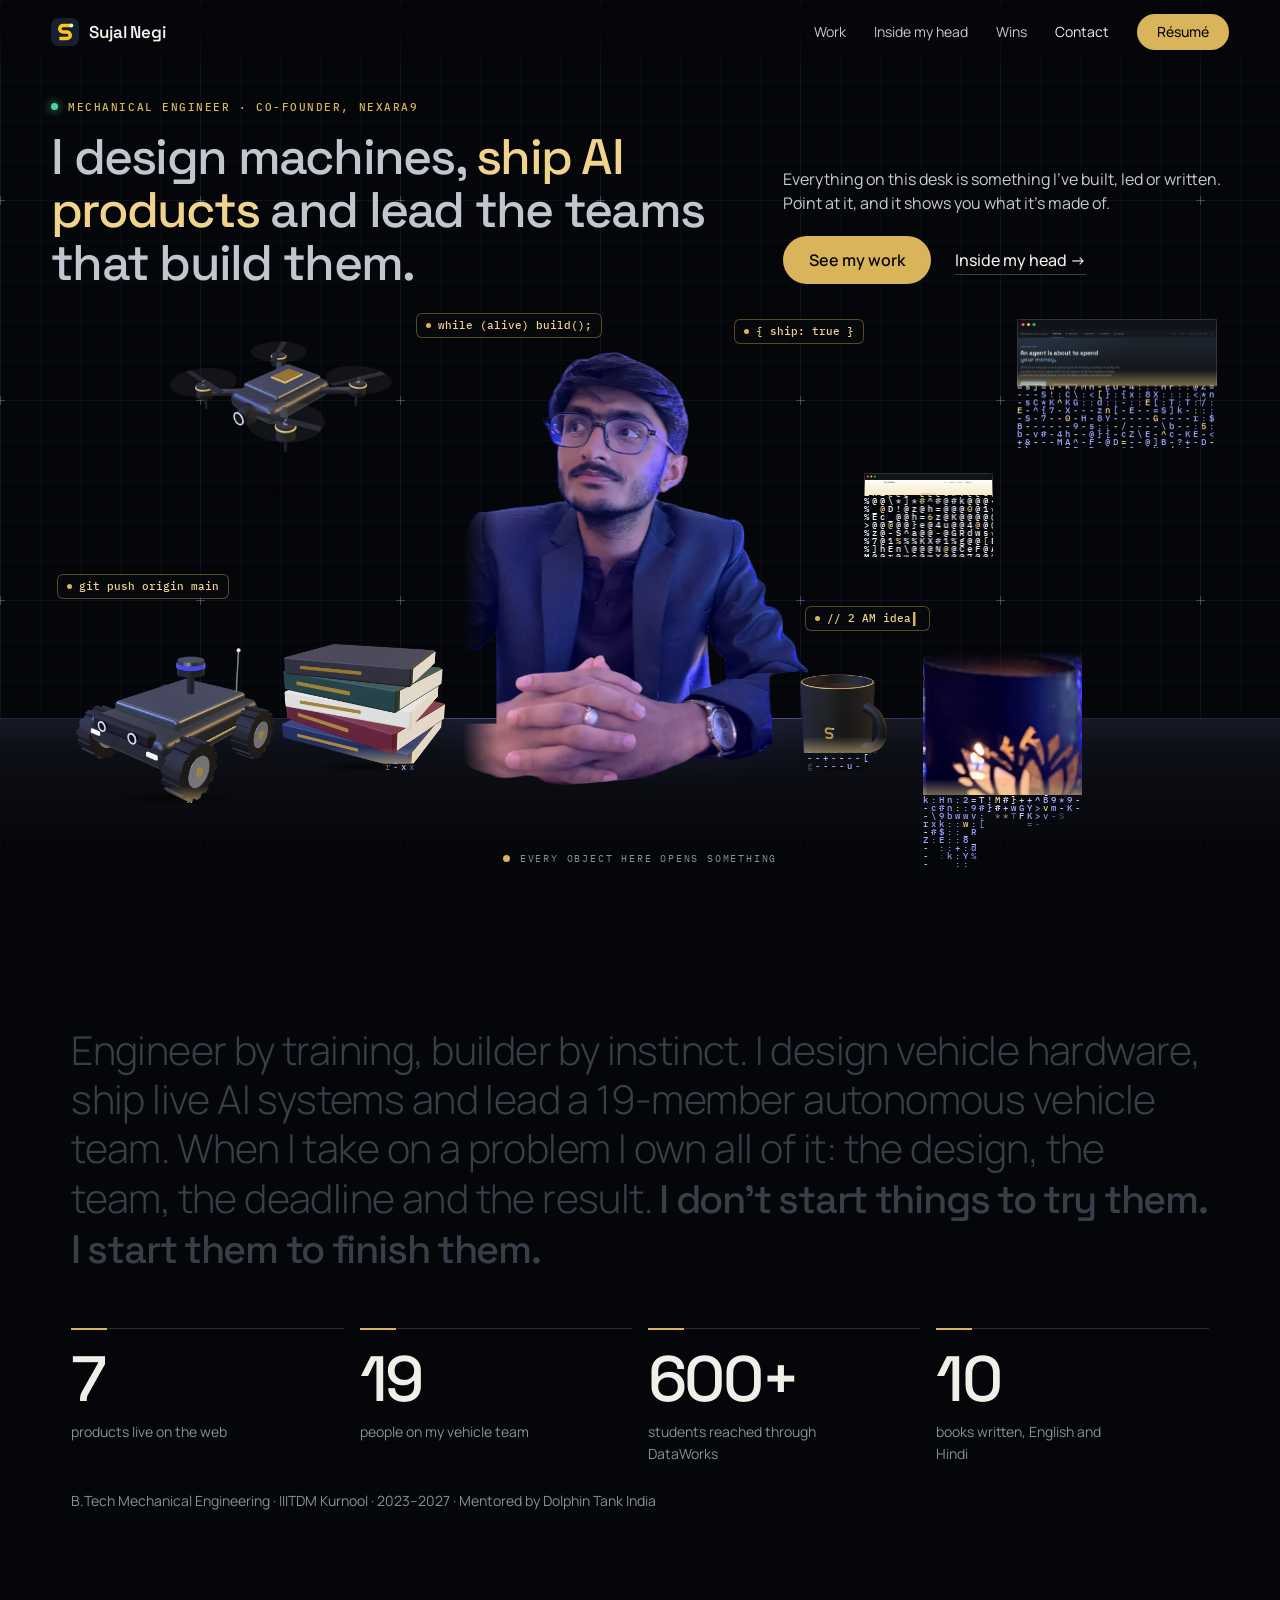
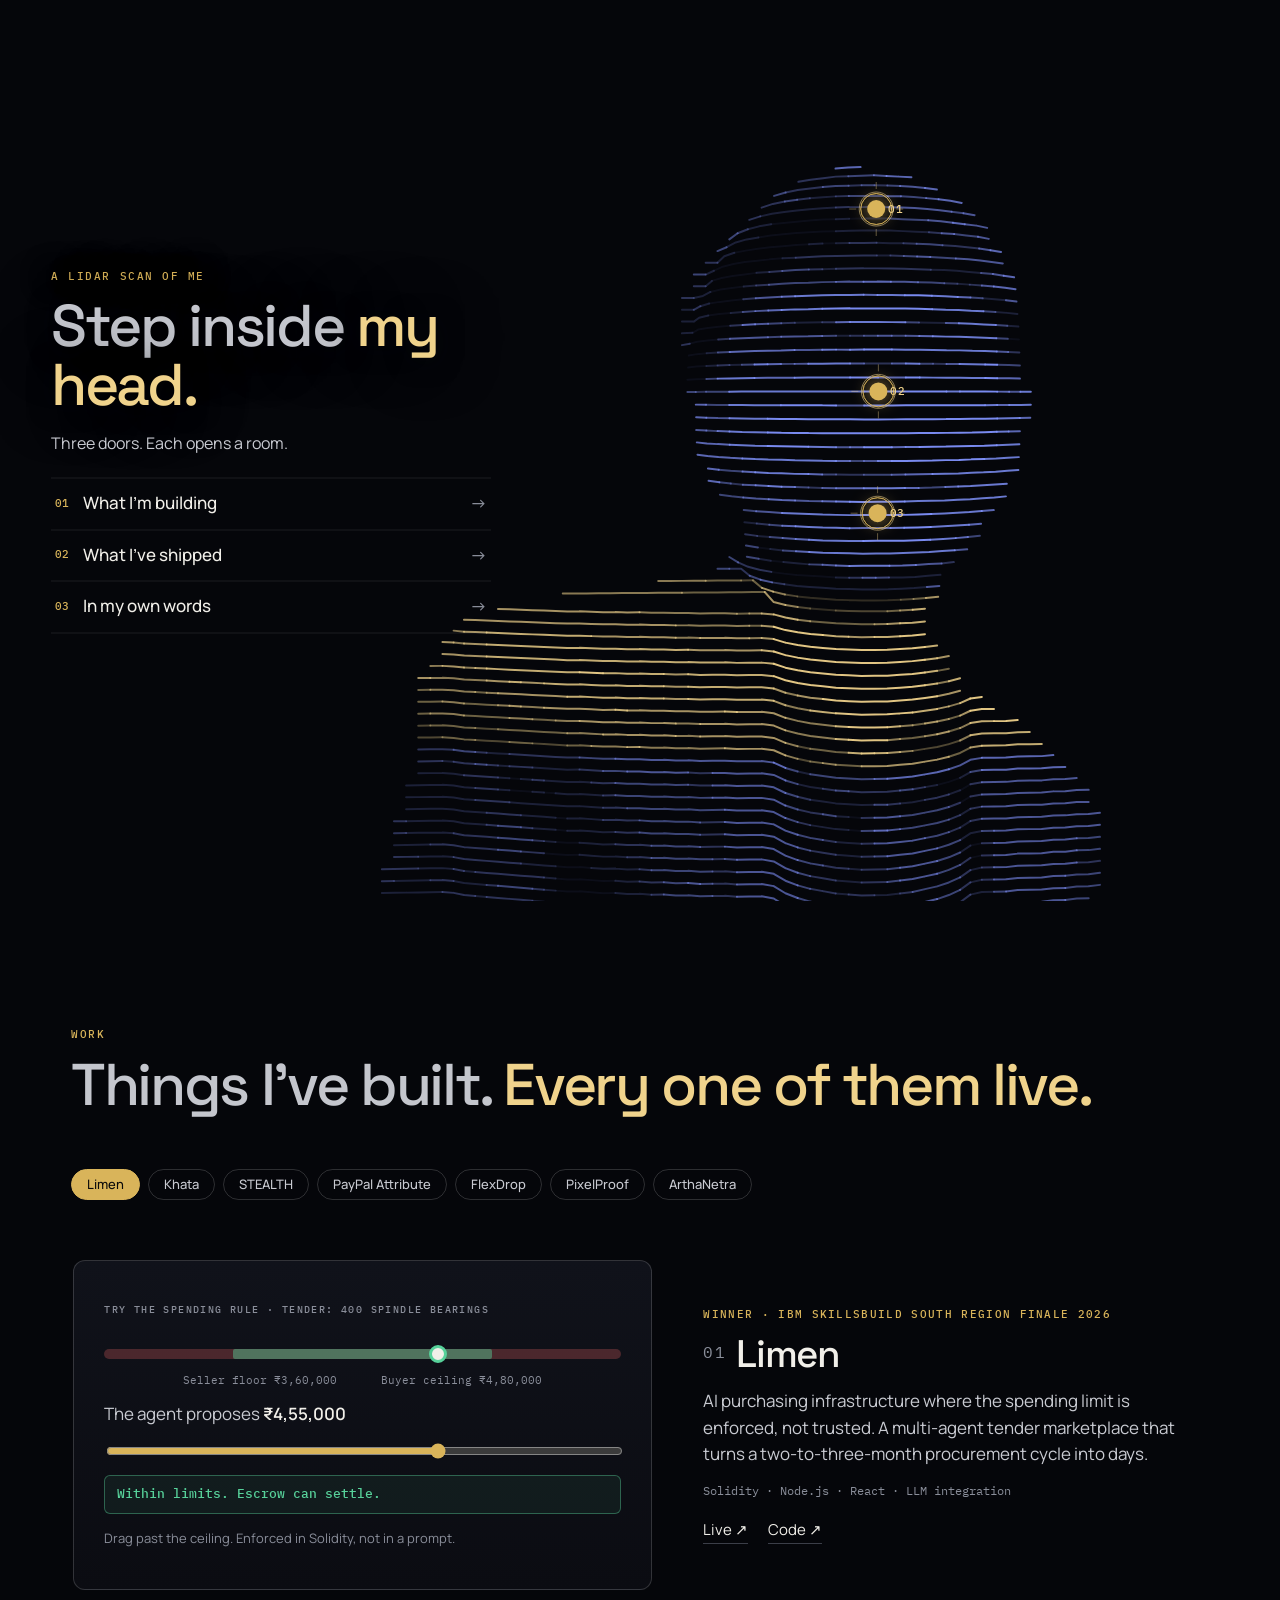
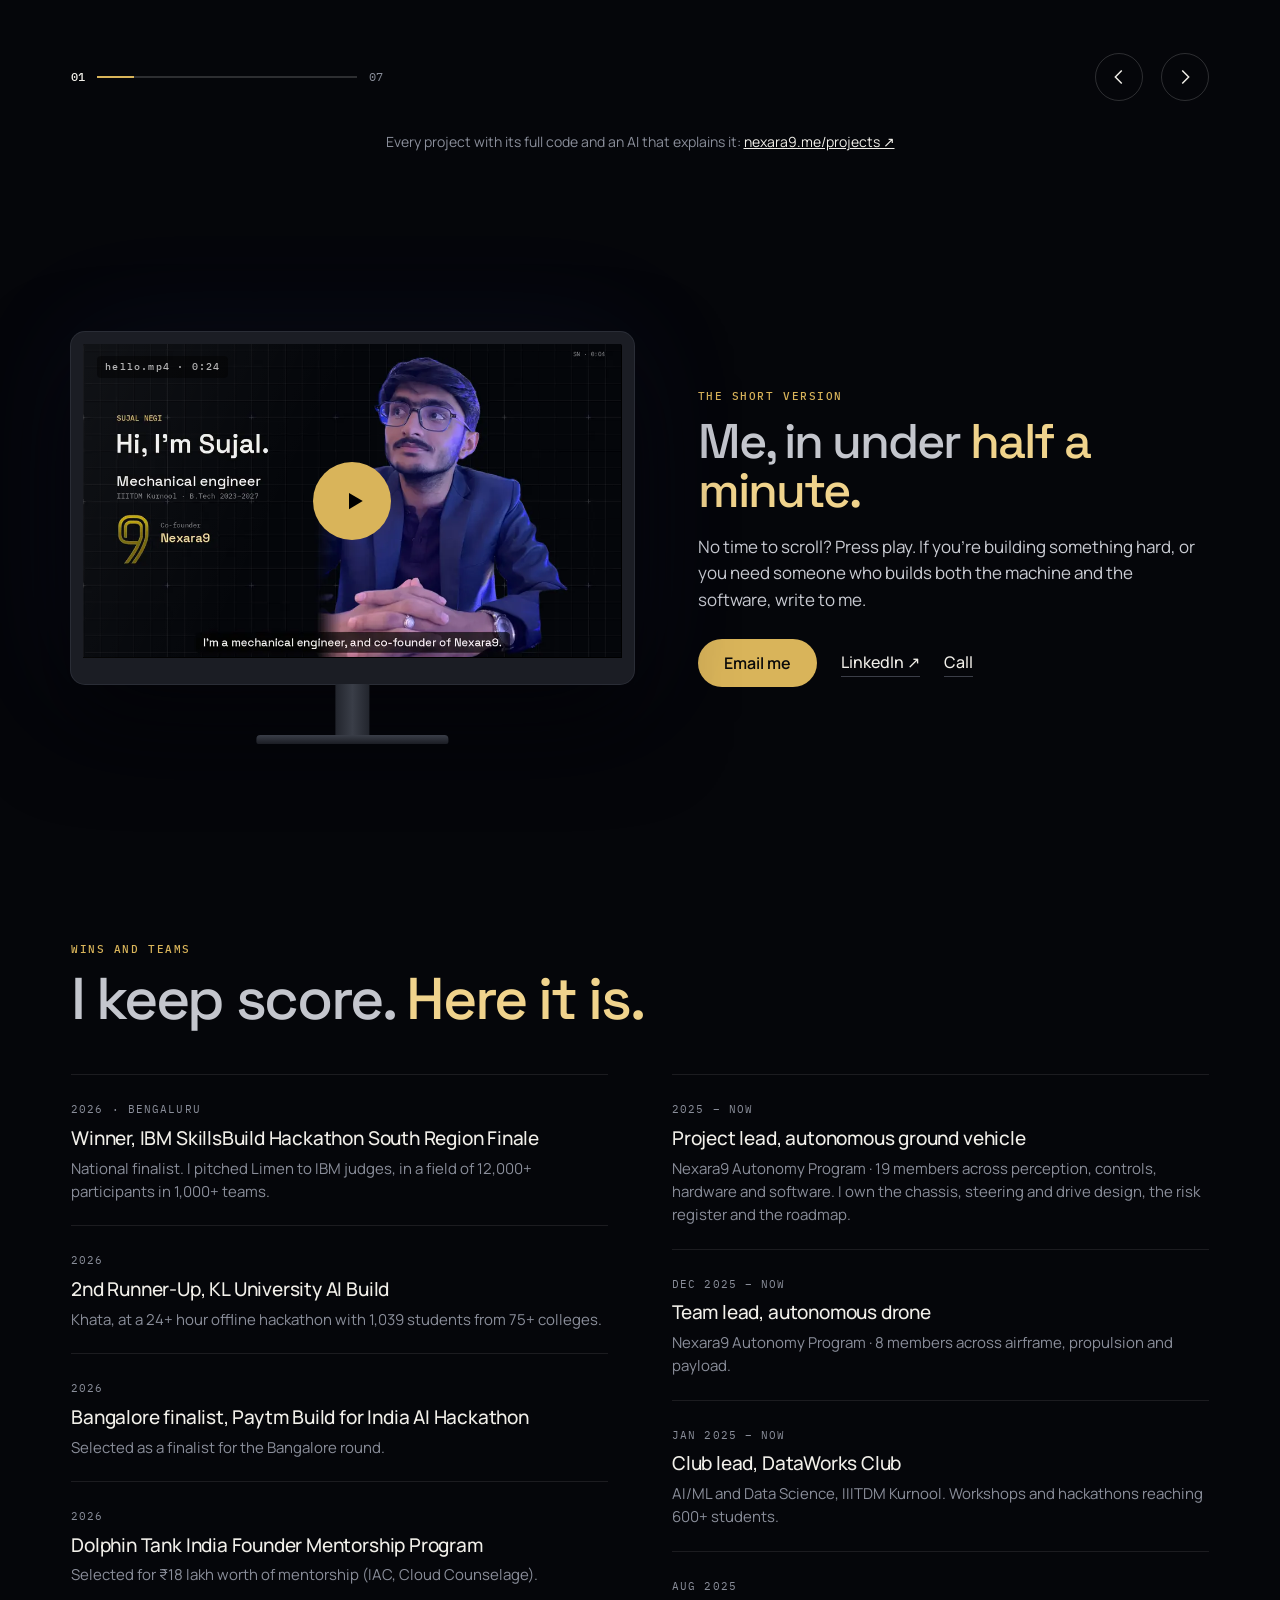
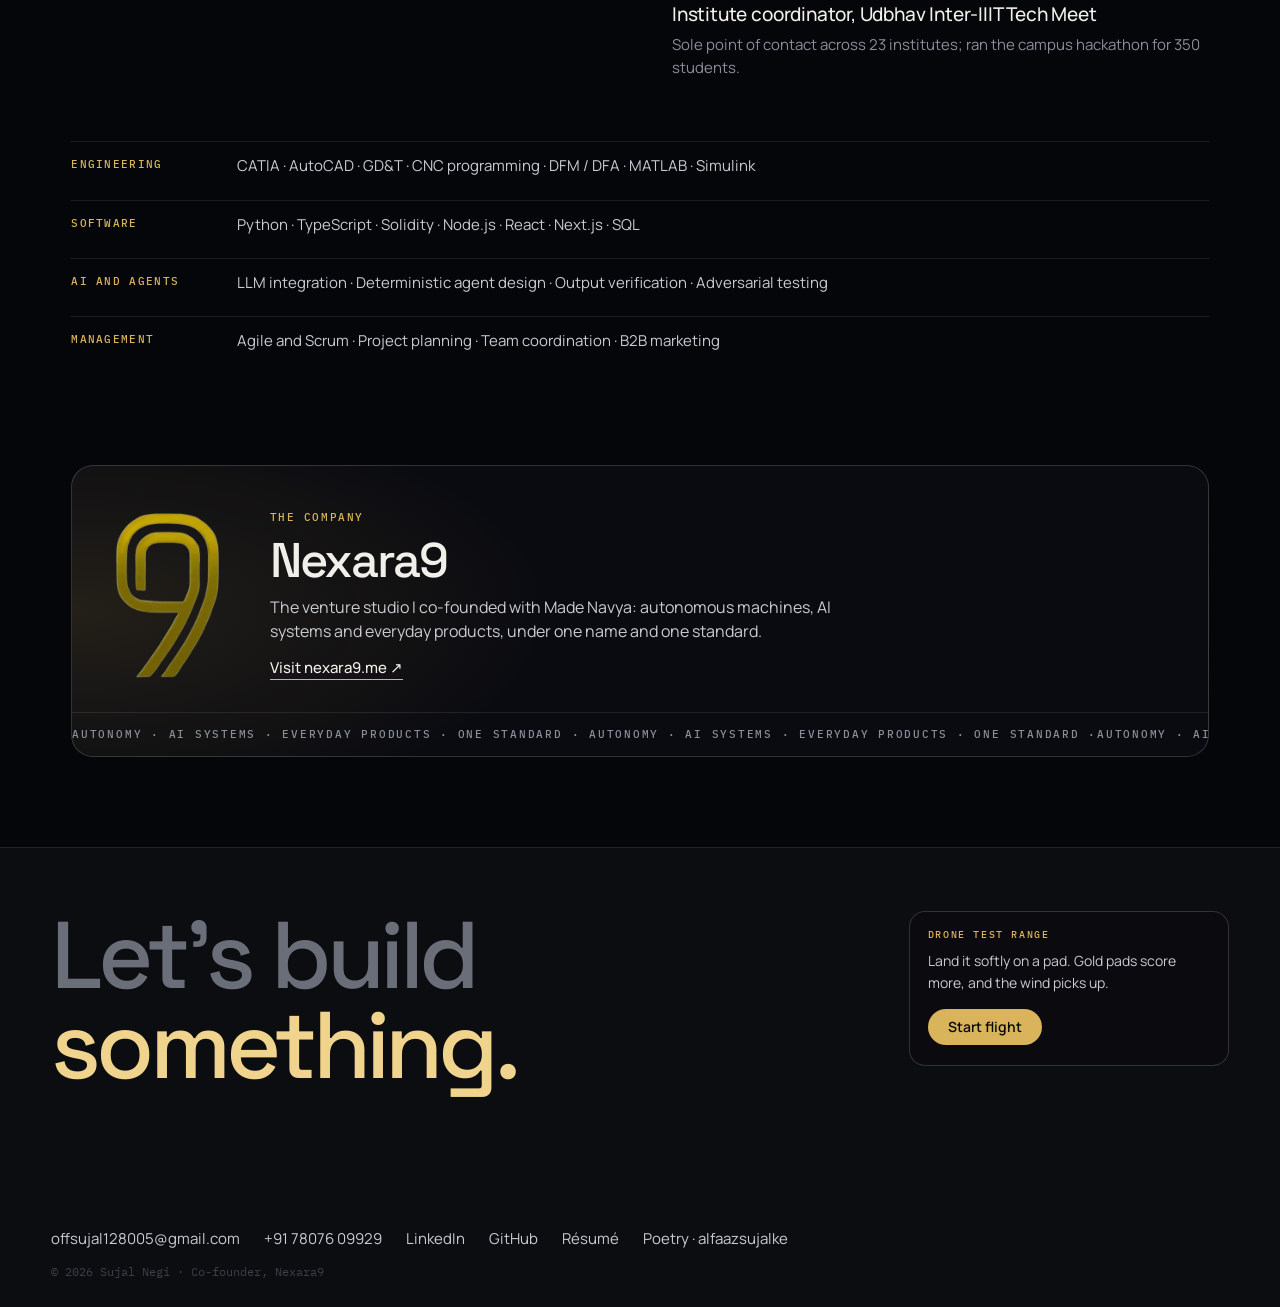
==== commit 9acdf6b4: "Make the portfolio its own: new fonts, blueprint grid, scanning beam, LiDAR head, real intro video -" ====
--- a/index.html
+++ b/index.html
@@ -21,27 +21,28 @@
 <link rel="manifest" href="site.webmanifest?v=5">
 <link rel="preconnect" href="https://fonts.googleapis.com">
 <link rel="preconnect" href="https://fonts.gstatic.com" crossorigin>
-<link rel="stylesheet" href="https://fonts.googleapis.com/css2?family=Instrument+Serif:ital@0;1&family=Inter+Tight:wght@300;400;500;600&family=JetBrains+Mono:wght@400;500&display=swap">
+<link rel="stylesheet" href="https://fonts.googleapis.com/css2?family=Space+Grotesk:wght@400;500;600&family=Manrope:wght@300;400;500;600&family=IBM+Plex+Mono:wght@400;500&display=swap">
 <link rel="preload" href="assets/img/sujal-desk.webp" as="image" type="image/webp" media="(min-width: 701px)">
 <link rel="preload" href="assets/img/sujal-desk-sm.webp" as="image" type="image/webp" media="(max-width: 700px)">
 <script>document.documentElement.classList.add('js')</script>
-<link rel="stylesheet" href="assets/site.css?v=1">
-<script src="assets/js/fx.js?v=1" defer></script>
-<script src="assets/js/hero.js?v=1" defer></script>
-<script src="assets/js/head.js?v=1" defer></script>
-<script src="assets/js/work.js?v=1" defer></script>
-<script src="assets/js/game.js?v=1" defer></script>
+<link rel="stylesheet" href="assets/site.css?v=2">
+<script src="assets/js/fx.js?v=2" defer></script>
+<script src="assets/js/hero.js?v=2" defer></script>
+<script src="assets/js/head.js?v=2" defer></script>
+<script src="assets/js/work.js?v=2" defer></script>
+<script src="assets/js/game.js?v=2" defer></script>
 </head>
 <body>
 <a class="skip" href="#main">Skip to content</a>
 
 <div class="boot" aria-hidden="true">
-  <p class="boot-name"><span class="boot-type" data-text="sujal/negi"></span><i class="boot-caret"></i></p>
-  <p class="boot-sub">building the builder<span class="boot-dots"></span></p>
+  <svg class="boot-mark" viewBox="0 0 64 64" aria-hidden="true"><path d="M45 17H27.5a7.5 7.5 0 0 0 0 15h9a7.5 7.5 0 0 1 0 15H19" fill="none" stroke="currentColor" stroke-width="6"/><circle cx="46.5" cy="17" r="4" fill="#f1efe9"/></svg>
+  <p class="boot-k"><span class="boot-step">Calibrating sensors</span><span class="boot-pct">000%</span></p>
+  <div class="boot-bar"><i></i></div>
 </div>
 
 <header class="nav">
-  <a class="nav-mark" href="#top" aria-label="Sujal Negi, back to top"><b>Sujal Negi</b><span>/builder</span></a>
+  <a class="nav-mark" href="#top" aria-label="Sujal Negi, back to top"><svg viewBox="0 0 64 64" aria-hidden="true"><rect width="64" height="64" rx="15" fill="#17202E"/><path d="M45 17H27.5a7.5 7.5 0 0 0 0 15h9a7.5 7.5 0 0 1 0 15H19" fill="none" stroke="#FFC61A" stroke-width="8"/><circle cx="46.5" cy="17" r="4.5" fill="#ECEEEA"/></svg><b>Sujal Negi</b></a>
   <nav class="nav-links" aria-label="Sections">
     <a href="#work" data-scramble>Work</a>
     <a href="#head" data-scramble>Inside my head</a>
@@ -55,19 +56,24 @@
 
 <!-- 1. Hero: me at my desk. Every object is its own layer and breaks into code when you touch it. -->
 <section class="hero" id="top">
-  <canvas class="dots" aria-hidden="true"></canvas>
+  <canvas class="grid" aria-hidden="true"></canvas>
   <div class="hero-copy">
-    <p class="kicker">Mechanical engineer · Co-founder, Nexara9</p>
-    <h1 class="hero-title" data-glitch>I design machines, <em>ship AI products</em><br> and lead the teams that build them.</h1>
-    <a class="btn-line" href="#work">See my work</a>
+    <div class="hero-l">
+      <p class="kicker"><span class="live"></span>Mechanical engineer · Co-founder, Nexara9</p>
+      <h1 class="hero-title" data-glitch>I design machines, <em>ship AI products</em> and lead the teams that build them.</h1>
+    </div>
+    <div class="hero-r">
+      <p class="lede">Everything on this desk is something I’ve built, led or written. Point at it, and it shows you what it’s made of.</p>
+      <p class="hero-btns"><a class="btn-pill" href="#work">See my work</a><a class="btn-text" href="#head">Inside my head →</a></p>
+    </div>
   </div>
 
   <div class="scene" aria-label="Sujal at his desk with things he has built. Hover or tap an object.">
     <div class="desk" aria-hidden="true"></div>
-    <i class="sq sq1" aria-hidden="true"><b></b></i>
-    <i class="sq sq2" aria-hidden="true"><b></b></i>
-    <i class="sq sq3" aria-hidden="true"><b></b></i>
-    <i class="sq sq4" aria-hidden="true"><b></b></i>
+    <i class="chip chip1" aria-hidden="true">while (alive) build();</i>
+    <i class="chip chip2" aria-hidden="true">{ ship: true }</i>
+    <i class="chip chip3" aria-hidden="true">git push origin main</i>
+    <i class="chip chip4" aria-hidden="true">// 2 AM idea</i>
 
     <a class="lay lay-me" href="#about" data-src="assets/img/sujal-desk.webp" data-src-sm="assets/img/sujal-desk-sm.webp" data-label="Sujal Negi · Builder" data-note="Engineer by training, builder by instinct">
       <span class="sr">About Sujal</span></a>
@@ -79,7 +85,7 @@
       <span class="sr">My books</span></a>
     <a class="lay lay-mug" href="https://nexara9.me" target="_blank" rel="noopener" data-src="assets/img/mug.webp" data-label="Nexara9" data-note="The venture studio I co-founded">
       <span class="sr">Nexara9</span></a>
-    <a class="lay lay-lantern" href="#words-open" data-src="assets/img/lantern.webp" data-label="In my own words" data-note="Hear me out, 45 seconds">
+    <a class="lay lay-lantern" href="#words-open" data-src="assets/img/lantern.webp" data-label="In my own words" data-note="45 seconds, with sound">
       <span class="sr">Hear Sujal in his own words</span></a>
     <a class="lay lay-win lay-win1" href="#work" data-src="assets/img/shot-stealth.webp" data-label="STEALTH" data-note="Know Your Agent" data-frame>
       <span class="sr">STEALTH</span></a>
@@ -87,18 +93,17 @@
       <span class="sr">ArthaNetra</span></a>
     <p class="tip" role="status" aria-live="polite"><b></b><span></span></p>
   </div>
-  <p class="hint" aria-hidden="true"><span class="hint-dot"></span>Touch anything on the desk</p>
+  <p class="hint" aria-hidden="true"><span class="hint-dot"></span>Every object here opens something</p>
 </section>
 
 <!-- 2. A short statement that lights up as you read -->
 <section class="say" id="about">
   <p class="say-text" data-light>Engineer by training, builder by instinct. I design vehicle hardware, ship live AI systems and lead a 19-member autonomous vehicle team. When I take on a problem I own all of it: the design, the team, the deadline and the result. <span class="say-quote">I don’t start things to try them. I start them to finish them.</span></p>
-  <ul class="tags" aria-label="In numbers">
-    <li data-scramble-in>/7 products live</li>
-    <li data-scramble-in>/19 people led</li>
-    <li data-scramble-in>/600+ students taught</li>
-    <li data-scramble-in>/10 books written</li>
-    <li data-scramble-in>/1 venture studio</li>
+  <ul class="stats" aria-label="In numbers">
+    <li><b data-count="7">7</b><span>products live on the web</span></li>
+    <li><b data-count="19">19</b><span>people on my vehicle team</span></li>
+    <li><b data-count="600" data-plus>600+</b><span>students reached through DataWorks</span></li>
+    <li><b data-count="10">10</b><span>books written, English and Hindi</span></li>
   </ul>
   <p class="edu">B.Tech Mechanical Engineering · IIITDM Kurnool · 2023–2027 · Mentored by Dolphin Tank India</p>
 </section>
@@ -106,15 +111,21 @@
 <!-- 3. Inside my head: a head made of dots, with three doors -->
 <section class="head" id="head" aria-labelledby="head-title">
   <canvas class="bust" aria-hidden="true"></canvas>
-  <div class="spots">
-    <button class="spot" data-scene="brain" type="button"><i></i><span class="spot-lab">What I’m building</span></button>
-    <button class="spot" data-scene="eyes" type="button"><i></i><span class="spot-lab">What I’ve shipped</span></button>
-    <button class="spot" data-scene="words" type="button" id="words-open"><i></i><span class="spot-lab">In my own words</span></button>
+  <div class="spots" aria-hidden="true">
+    <button class="spot" data-scene="brain" type="button" tabindex="-1"><i></i><span class="spot-lab">01</span></button>
+    <button class="spot" data-scene="eyes" type="button" tabindex="-1"><i></i><span class="spot-lab">02</span></button>
+    <button class="spot" data-scene="words" type="button" tabindex="-1"><i></i><span class="spot-lab">03</span></button>
   </div>
   <svg class="wires" aria-hidden="true"></svg>
   <div class="head-copy">
-    <p class="kicker">Click a glowing point</p>
+    <p class="kicker">A LiDAR scan of me</p>
     <h2 id="head-title">Step inside <em>my head.</em></h2>
+    <p class="head-sub">Three doors. Each opens a room.</p>
+    <ol class="doors">
+      <li><button type="button" data-scene="brain"><b>01</b>What I’m building<span>→</span></button></li>
+      <li><button type="button" data-scene="eyes"><b>02</b>What I’ve shipped<span>→</span></button></li>
+      <li><button type="button" data-scene="words" id="words-open"><b>03</b>In my own words<span>→</span></button></li>
+    </ol>
   </div>
 </section>
 
@@ -131,7 +142,7 @@
   </div>
   <div class="panel"><p class="panel-t">In my head</p><dl><div><dt>Products live</dt><dd>7</dd></div><div><dt>Teams led</dt><dd>2</dd></div><div><dt>Ideas running</dt><dd data-tick="31">31</dd></div><div><dt>Hours slept</dt><dd>6</dd></div></dl></div>
   <p class="room-hint">Drag to turn</p>
-  <button class="room-x" type="button">Close</button>
+  <button class="room-x" type="button" aria-label="Close"></button>
 </div>
 
 <div class="room" id="room-eyes" role="dialog" aria-modal="true" aria-label="What I’ve shipped" hidden>
@@ -139,7 +150,7 @@
   <div class="fly"><div class="fly-world"></div></div>
   <div class="panel"><p class="panel-t">Through my eyes</p><dl><div><dt>Screens passed</dt><dd class="eyes-n">0</dd></div><div><dt>Products live</dt><dd>7</dd></div></dl></div>
   <p class="room-hint">Scroll to fly through</p>
-  <button class="room-x" type="button">Close</button>
+  <button class="room-x" type="button" aria-label="Close"></button>
 </div>
 
 <div class="room" id="room-words" role="dialog" aria-modal="true" aria-label="In my own words" hidden>
@@ -149,7 +160,7 @@
     <svg viewBox="0 0 24 24" aria-hidden="true"><path d="M4 9h4l5-4v14l-5-4H4z" fill="currentColor"/><path class="w-on" d="M16 8.5a4.5 4.5 0 0 1 0 7M18.5 6a8 8 0 0 1 0 12" fill="none" stroke="currentColor" stroke-width="1.6" stroke-linecap="round"/><path class="w-off" d="M16.5 9.5l5 5m0-5l-5 5" fill="none" stroke="currentColor" stroke-width="1.6" stroke-linecap="round"/></svg>
   </button>
   <div class="panel"><p class="panel-t">In my words</p><dl><div><dt>Line</dt><dd class="words-n">1 / 9</dd></div><div><dt>Voice</dt><dd>AI</dd></div></dl></div>
-  <button class="room-x" type="button">Close</button>
+  <button class="room-x" type="button" aria-label="Close"></button>
   <audio preload="none" src="assets/audio/words.mp3"></audio>
 </div>
 
@@ -160,6 +171,15 @@
     <h2 id="work-title">Things I’ve built. <em>Every one of them live.</em></h2>
   </div>
   <div class="deck" tabindex="0" aria-roledescription="carousel" aria-label="Projects">
+    <div class="deck-tabs" role="tablist" aria-label="Choose a project">
+      <button type="button" role="tab" data-i="0">Limen</button>
+      <button type="button" role="tab" data-i="1">Khata</button>
+      <button type="button" role="tab" data-i="2">STEALTH</button>
+      <button type="button" role="tab" data-i="3">PayPal Attribute</button>
+      <button type="button" role="tab" data-i="4">FlexDrop</button>
+      <button type="button" role="tab" data-i="5">PixelProof</button>
+      <button type="button" role="tab" data-i="6">ArthaNetra</button>
+    </div>
     <div class="deck-view"><div class="deck-track">
 
       <article class="slide" aria-label="Limen">
@@ -258,34 +278,28 @@
     </div></div>
     <div class="deck-nav">
       <button class="deck-btn prev" type="button" aria-label="Previous project"><svg viewBox="0 0 24 24" aria-hidden="true"><path d="M15 5l-7 7 7 7" fill="none" stroke="currentColor" stroke-width="1.6"/></svg></button>
-      <p class="deck-count" aria-live="polite"><b>01</b> / 07</p>
+      <p class="deck-count" aria-live="polite"><b>01</b><span class="deck-prog"><i></i></span>07</p>
       <button class="deck-btn next" type="button" aria-label="Next project"><svg viewBox="0 0 24 24" aria-hidden="true"><path d="M9 5l7 7-7 7" fill="none" stroke="currentColor" stroke-width="1.6"/></svg></button>
     </div>
   </div>
   <p class="work-more">Every project with its full code and an AI that explains it: <a href="https://nexara9.me/projects/" target="_blank" rel="noopener">nexara9.me/projects ↗</a></p>
 </section>
 
-<!-- 5. The monitor: space for my video. Until then, an AI hello. -->
+<!-- 5. The monitor: me, in 24 seconds -->
 <section class="hello" id="hello" aria-labelledby="hello-title">
   <div class="mon-wrap">
-    <div class="mon" data-video="">
-      <canvas class="mon-cv" aria-hidden="true"></canvas>
-      <video class="mon-video" playsinline hidden></video>
-      <button class="mon-play" type="button" aria-label="Play hello"><span>Play</span></button>
-      <p class="mon-cap" aria-live="polite"></p>
+    <div class="mon">
+      <video class="mon-video" playsinline preload="none" poster="assets/video/hello-poster.webp" src="assets/video/hello.mp4"></video>
+      <button class="mon-play" type="button" aria-label="Play the 24-second intro"><svg viewBox="0 0 24 24" aria-hidden="true"><path d="M8 5.5v13l11-6.5z" fill="currentColor"/></svg></button>
+      <p class="mon-tag">hello.mp4 · 0:24</p>
     </div>
     <div class="mon-stand" aria-hidden="true"></div>
-    <audio class="mon-audio" preload="none" src="assets/audio/hello.mp3"></audio>
   </div>
   <div class="hello-txt">
-    <h2 id="hello-title">No cover letters. <em>Just build with me.</em></h2>
-    <p class="hello-sub">Three steps. No nonsense.</p>
-    <ol class="steps">
-      <li><b>1/</b>Say hello</li>
-      <li><b>2/</b>Tell me what you’re building</li>
-      <li><b>3/</b>We find a time to talk</li>
-    </ol>
-    <a class="btn-line" href="mailto:offsujal128005@gmail.com?subject=Hello%20Sujal">Say hello</a>
+    <p class="kicker">The short version</p>
+    <h2 id="hello-title">Me, in under <em>half a minute.</em></h2>
+    <p class="hello-sub">No time to scroll? Press play. If you’re building something hard, or you need someone who builds both the machine and the software, write to me.</p>
+    <p class="hero-btns"><a class="btn-pill" href="mailto:offsujal128005@gmail.com?subject=Hello%20Sujal">Email me</a><a class="btn-text" href="https://www.linkedin.com/in/sujal128005/" target="_blank" rel="noopener">LinkedIn ↗</a><a class="btn-text" href="tel:+917807609929">Call</a></p>
   </div>
 </section>
 
@@ -320,22 +334,24 @@
 <!-- 7. Nexara9 -->
 <section class="n9" aria-labelledby="n9-title">
   <a class="n9-card" href="https://nexara9.me" target="_blank" rel="noopener">
-    <canvas class="n9-cv" aria-hidden="true"></canvas>
-    <span class="n9-txt"><span class="kicker">Venture studio</span><b id="n9-title">Building something bigger?</b><span>Nexara9 is the company I co-founded with Made Navya. Autonomous machines, AI systems and everyday products, under one name and one standard.</span></span>
-    <span class="n9-go">nexara9.me ↗</span>
+    <img class="n9-logo" src="assets/img/nexara9-logo.webp" alt="" width="240" height="387" loading="lazy">
+    <span class="n9-txt"><span class="kicker">The company</span><b id="n9-title">Nexara9</b><span>The venture studio I co-founded with Made Navya: autonomous machines, AI systems and everyday products, under one name and one standard.</span><span class="n9-go">Visit nexara9.me ↗</span></span>
+    <span class="n9-strip" aria-hidden="true"><span>Autonomy · AI systems · Everyday products · One standard · Autonomy · AI systems · Everyday products · One standard · </span><span>Autonomy · AI systems · Everyday products · One standard · Autonomy · AI systems · Everyday products · One standard · </span></span>
   </a>
 </section>
 
 </main>
 
-<!-- 8. Footer with a game: land the drone -->
+<!-- 8. Footer, with a drone test range -->
 <footer class="foot" id="contact">
   <canvas class="game-cv" aria-hidden="true"></canvas>
   <div class="foot-top">
-    <p class="foot-name" data-scramble-hover aria-label="Sujal Negi"><span>Sujal Negi</span><span>/builder</span></p>
-    <div class="foot-game">
-      <p><button class="game-btn" type="button">Play</button> land the drone.<br>Bet you can’t land it.</p>
-      <p class="game-help" hidden>Hold to lift · move to steer · land soft on a pad</p>
+    <h2 class="foot-say">Let’s build <em>something.</em></h2>
+    <div class="range">
+      <p class="range-k">Drone test range</p>
+      <p class="range-t">Land it softly on a pad. Gold pads score more, and the wind picks up.</p>
+      <button class="game-btn" type="button">Start flight</button>
+      <p class="game-help" hidden>Hold to lift · move to steer · Esc to stop</p>
       <p class="game-score" aria-live="polite" hidden></p>
     </div>
   </div>
--- a/assets/site.css
+++ b/assets/site.css
@@ -14,9 +14,9 @@
   --blue: #5b6cff;
   --ok: #57d19a;
   --no: #ff6b6b;
-  --serif: 'Instrument Serif', 'Times New Roman', Georgia, serif;
-  --sans: 'Inter Tight', -apple-system, BlinkMacSystemFont, 'Segoe UI', Roboto, Helvetica, Arial, sans-serif;
-  --mono: 'JetBrains Mono', ui-monospace, SFMono-Regular, Menlo, Consolas, monospace;
+  --serif: 'Space Grotesk', 'Manrope', -apple-system, BlinkMacSystemFont, 'Segoe UI', sans-serif;
+  --sans: 'Manrope', -apple-system, BlinkMacSystemFont, 'Segoe UI', Roboto, Helvetica, Arial, sans-serif;
+  --mono: 'IBM Plex Mono', ui-monospace, SFMono-Regular, Menlo, Consolas, monospace;
   --pad: clamp(16px, 4vw, 56px);
   --ease: cubic-bezier(.2, .7, .1, 1);
   color-scheme: dark;
@@ -30,6 +30,7 @@
 h1, h2, h3, p, ol, ul, dl, dd { margin: 0; }
 ol, ul { padding: 0; list-style: none; }
 em { font-style: italic; }
+h1 em, h2 em, h3 em, .foot-say em { font-style: normal; }
 ::selection { background: var(--gold); color: #000; }
 :focus-visible { outline: 2px solid var(--gold); outline-offset: 3px; border-radius: 4px; }
 .sr { position: absolute; width: 1px; height: 1px; overflow: hidden; clip: rect(0 0 0 0); white-space: nowrap; }
@@ -40,43 +41,49 @@
 /* ---------- boot screen ---------- */
 .boot { position: fixed; inset: 0; z-index: 400; background: #000; display: none; flex-direction: column; align-items: center; justify-content: center; gap: 10px; transition: opacity .5s ease, visibility .5s; }
 .js .boot { display: flex; }
+.boot-mark { width: 54px; height: 54px; color: var(--gold); margin-bottom: 8px; }
+.boot-k { width: 220px; display: flex; justify-content: space-between; font: 500 10px/1 var(--mono); letter-spacing: .16em; text-transform: uppercase; color: var(--mute); }
+.boot-pct { color: var(--gold2); }
+.boot-bar { width: 220px; height: 2px; background: rgba(255, 255, 255, .08); overflow: hidden; }
+.boot-bar i { display: block; height: 100%; width: 0; background: var(--gold); transition: width .12s linear; }
 .boot.gone { opacity: 0; visibility: hidden; }
-.boot-name { font: 400 clamp(22px, 3vw, 30px)/1 var(--mono); letter-spacing: .04em; color: var(--ink); }
-.boot-caret { display: inline-block; width: .55em; height: 1em; margin-left: 4px; vertical-align: -2px; background: var(--gold); animation: blink 1s steps(1) infinite; }
-.boot-sub { font: 400 10px/1 var(--mono); letter-spacing: .2em; text-transform: uppercase; color: var(--mute); }
-.boot-dots::after { content: ''; animation: dots 1.2s steps(4) infinite; }
 @keyframes blink { 50% { opacity: 0; } }
 @keyframes dots { 0% { content: ''; } 25% { content: '.'; } 50% { content: '..'; } 75% { content: '...'; } }
 
 /* ---------- navigation ---------- */
 .nav { position: fixed; top: 0; left: 0; right: 0; z-index: 90; height: 64px; display: flex; align-items: center; gap: 28px; padding: 0 var(--pad); background: linear-gradient(180deg, rgba(5, 6, 10, .92), rgba(5, 6, 10, .55) 70%, rgba(5, 6, 10, 0)); transition: background .3s; }
 .nav.solid { background: rgba(5, 6, 10, .86); -webkit-backdrop-filter: blur(14px) saturate(140%); backdrop-filter: blur(14px) saturate(140%); box-shadow: 0 1px 0 var(--line); }
-.nav-mark { text-decoration: none; display: flex; align-items: baseline; gap: 2px; margin-right: auto; white-space: nowrap; }
-.nav-mark b { font: 600 17px/1 var(--sans); letter-spacing: -.01em; }
-.nav-mark span { font: 400 15px/1 var(--sans); color: var(--mute); }
+.nav-mark { text-decoration: none; display: flex; align-items: center; gap: 10px; margin-right: auto; white-space: nowrap; }
+.nav-mark b { font: 600 17px/1 var(--serif); letter-spacing: -.01em; }
+.nav-mark svg { width: 28px; height: 28px; border-radius: 7px; }
 .nav-links { display: flex; gap: 28px; }
 .nav-links a { text-decoration: none; font: 400 14px/1 var(--sans); color: var(--ink2); transition: color .2s; white-space: nowrap; }
 .nav-links a:hover, .nav-links a.on { color: var(--ink); }
-.nav-cta { text-decoration: none; background: var(--gold); color: #0a0a0a; font: 500 14px/1 var(--sans); padding: 11px 18px; border-radius: 3px; white-space: nowrap; transition: background .2s, transform .2s; }
+.nav-cta { text-decoration: none; background: var(--gold); color: #0a0a0a; font: 500 14px/1 var(--sans); padding: 11px 20px; border-radius: 999px; white-space: nowrap; transition: background .2s, transform .2s; }
 .nav-cta:hover { background: var(--gold2); }
 
 /* ---------- buttons ---------- */
-.btn-line { display: inline-flex; align-items: center; justify-content: center; min-height: 48px; padding: 0 28px; border: 1px solid rgba(255, 255, 255, .55); color: var(--ink); text-decoration: none; font: 400 17px/1 var(--sans); position: relative; overflow: hidden; isolation: isolate; transition: color .35s var(--ease), border-color .35s; }
-.btn-line::before { content: ''; position: absolute; inset: 0; background: var(--gold); transform: scaleY(0); transform-origin: bottom; transition: transform .35s var(--ease); z-index: -1; }
-.btn-line:hover { color: #0a0a0a; border-color: var(--gold); }
-.btn-line:hover::before { transform: scaleY(1); }
-.btn-gold { border: 0; cursor: pointer; background: var(--gold); color: #0a0a0a; font: 500 15px/1 var(--sans); padding: 13px 20px; border-radius: 3px; transition: background .2s; }
+.btn-pill { display: inline-flex; align-items: center; min-height: 48px; padding: 0 26px; border-radius: 999px; background: var(--gold); color: #0a0a0a; text-decoration: none; font: 600 16px/1 var(--sans); transition: background .2s, transform .25s var(--ease); }
+.btn-pill:hover { background: var(--gold2); transform: translateY(-2px); }
+.btn-text { color: var(--ink); text-decoration: none; font: 500 16px/1 var(--sans); padding: 6px 0; border-bottom: 1px solid var(--dim); transition: border-color .2s, color .2s; }
+.btn-text:hover { color: var(--gold2); border-color: var(--gold); }
+.hero-btns { display: flex; flex-wrap: wrap; align-items: center; gap: 14px 24px; }
+.btn-gold { border: 0; cursor: pointer; background: var(--gold); color: #0a0a0a; font: 500 15px/1 var(--sans); padding: 13px 22px; border-radius: 999px; transition: background .2s; }
 .btn-gold:hover { background: var(--gold2); }
 
 /* ---------- hero ---------- */
-.hero { position: relative; min-height: 100vh; min-height: 100svh; padding: 96px var(--pad) 28px; display: flex; flex-direction: column; align-items: center; overflow: hidden; }
-.dots { position: absolute; inset: 0; width: 100%; height: 100%; pointer-events: none; }
+.hero { position: relative; min-height: 100vh; min-height: 100svh; padding: 100px var(--pad) 24px; display: flex; flex-direction: column; align-items: center; overflow: hidden; }
+.grid { position: absolute; inset: 0; width: 100%; height: 100%; pointer-events: none; }
 .hero::after { content: ''; position: absolute; inset: auto 0 0; height: 18%; background: linear-gradient(180deg, transparent, var(--bg)); pointer-events: none; }
-.hero-copy { position: relative; z-index: 3; text-align: center; display: flex; flex-direction: column; align-items: center; gap: 18px; }
-.hero-title { font: 400 clamp(36px, min(5.4vw, 8.4vh), 80px)/1 var(--serif); letter-spacing: -.012em; color: #b7bac4; max-width: 15.5em; }
+.hero-copy { position: relative; z-index: 3; width: min(1240px, 100%); display: grid; grid-template-columns: minmax(0, 1.5fr) minmax(0, 1fr); gap: 20px clamp(28px, 5vw, 80px); align-items: end; }
+.hero-l { display: flex; flex-direction: column; gap: 16px; }
+.hero-r { display: flex; flex-direction: column; gap: 20px; padding-bottom: 6px; }
+.lede { font: 400 clamp(15px, 1.25vw, 18px)/1.55 var(--sans); color: var(--ink2); max-width: 30em; }
+.live { display: inline-block; width: 7px; height: 7px; border-radius: 50%; background: var(--ok); margin-right: 10px; vertical-align: 1px; box-shadow: 0 0 10px var(--ok); }
+.hero-title { font: 500 clamp(32px, min(3.9vw, 6.6vh), 60px)/1.06 var(--serif); letter-spacing: -.035em; color: #c3c6cf; max-width: 17em; }
 .hero-title em { color: var(--gold2); }
 .hero-title .gl { color: var(--gold); font-family: var(--mono); font-style: normal; font-size: .62em; vertical-align: .08em; }
-.scene { position: relative; z-index: 2; width: min(1240px, 100%, max(640px, calc((100vh - 390px) * 2.214))); aspect-ratio: 1240 / 560; margin-top: clamp(8px, 2vh, 24px); }
+.scene { position: relative; z-index: 2; width: min(1240px, 100%, max(640px, calc((100vh - 330px) * 2.214))); aspect-ratio: 1240 / 560; margin-top: clamp(8px, 2vh, 24px); }
 .desk { position: absolute; left: -50vw; right: -50vw; bottom: 0; height: 23%; background: linear-gradient(180deg, #161925 0%, #0d0f16 26%, #07080c 100%); border-top: 1px solid rgba(140, 150, 255, .18); }
 .desk::before { content: ''; position: absolute; left: 35%; right: 35%; top: -1px; height: 1px; background: linear-gradient(90deg, transparent, rgba(150, 165, 255, .55), transparent); }
 .desk::after { content: ''; position: absolute; left: 38%; right: 38%; top: 0; height: 80%; background: radial-gradient(60% 100% at 50% 0, rgba(91, 108, 255, .13), transparent 70%); }
@@ -100,13 +107,14 @@
 .lay-win2 { left: 69%; top: 31%; width: 11%; animation-delay: -4s; z-index: 1; }
 @keyframes hover { 0%, 100% { transform: translateY(0) rotate(-1deg); } 50% { transform: translateY(-9px) rotate(.6deg); } }
 @keyframes drift { 0%, 100% { transform: translate(0, 0); } 50% { transform: translate(-6px, 7px); } }
-.sq { position: absolute; z-index: 1; background: var(--gold); display: block; overflow: hidden; animation: drift 11s ease-in-out infinite; }
-.sq b { position: absolute; inset: 0; font: 500 9px/1.05 var(--mono); color: rgba(10, 10, 10, .78); white-space: pre; overflow: hidden; padding: 3px; letter-spacing: .02em; }
-.sq1 { left: 31%; top: 9%; width: 4.4%; aspect-ratio: 1; }
-.sq2 { left: 61%; top: 3%; width: 2.8%; aspect-ratio: 1; animation-delay: -3s; }
-.sq3 { left: .5%; top: 52%; width: 2.6%; aspect-ratio: 1; animation-delay: -6s; }
-.sq4 { left: 66%; top: 55%; width: 2.2%; aspect-ratio: 1; animation-delay: -8s; z-index: 4; }
-.tip { position: absolute; z-index: 20; left: 0; top: 0; pointer-events: none; padding: 9px 12px; background: rgba(5, 6, 10, .84); border: 1px solid var(--line2); border-left: 2px solid var(--gold); -webkit-backdrop-filter: blur(8px); backdrop-filter: blur(8px); opacity: 0; transform: translateY(6px); transition: opacity .2s, transform .25s var(--ease); white-space: nowrap; }
+.chip { position: absolute; z-index: 1; display: block; font: 500 11px/1 var(--mono); font-style: normal; color: var(--gold2); background: rgba(8, 9, 14, .78); border: 1px solid rgba(217, 180, 90, .38); border-radius: 6px; padding: 6px 9px; white-space: nowrap; animation: drift 11s ease-in-out infinite; }
+.chip::before { content: ''; display: inline-block; width: 5px; height: 5px; border-radius: 50%; background: var(--gold); margin-right: 7px; vertical-align: 1px; }
+.chip4::after { content: '▍'; color: var(--gold); margin-left: 2px; animation: blink 1s steps(1) infinite; }
+.chip1 { left: 31%; top: 1%; }
+.chip2 { left: 58%; top: 2%; animation-delay: -3s; }
+.chip3 { left: .5%; top: 50%; animation-delay: -6s; }
+.chip4 { left: 64%; top: 56%; animation-delay: -8s; z-index: 4; }
+.tip { position: absolute; z-index: 20; left: 0; top: 0; pointer-events: none; padding: 9px 13px; border-radius: 10px; background: rgba(5, 6, 10, .86); border: 1px solid rgba(217, 180, 90, .45); -webkit-backdrop-filter: blur(8px); backdrop-filter: blur(8px); opacity: 0; transform: translateY(6px); transition: opacity .2s, transform .25s var(--ease); white-space: nowrap; }
 .tip.on { opacity: 1; transform: none; }
 .tip b { display: block; font: 500 11px/1.3 var(--mono); letter-spacing: .1em; text-transform: uppercase; color: var(--gold2); }
 .tip span { display: block; font: 400 13px/1.4 var(--sans); color: var(--ink2); }
@@ -119,11 +127,14 @@
 .say-text { font: 300 clamp(24px, 3.1vw, 44px)/1.24 var(--sans); letter-spacing: -.015em; }
 .say-text .w { color: var(--dim); transition: color .4s ease; }
 .say-text .w.lit { color: var(--ink); }
-.say-quote .w { font-family: var(--serif); font-style: italic; font-size: 1.12em; }
+.say-quote .w { font-family: var(--serif); font-weight: 500; letter-spacing: -.03em; }
 .say-quote .w.lit { color: var(--gold2); }
 .no-js .say-text, .say-text:not(.split) { color: var(--ink); }
-.tags { display: flex; flex-wrap: wrap; gap: 10px 28px; margin-top: clamp(40px, 6vh, 64px); font: 400 clamp(15px, 1.9vw, 24px)/1.3 var(--mono); text-transform: uppercase; letter-spacing: .01em; color: var(--ink); }
-.tags li { white-space: nowrap; }
+.stats { display: grid; grid-template-columns: repeat(4, minmax(0, 1fr)); gap: 16px; margin-top: clamp(40px, 6vh, 64px); }
+.stats li { padding: 18px 0 4px; border-top: 1px solid var(--line2); position: relative; }
+.stats li::before { content: ''; position: absolute; left: 0; top: -1px; width: 36px; height: 2px; background: var(--gold); }
+.stats b { display: block; font: 500 clamp(40px, 5vw, 72px)/1 var(--serif); letter-spacing: -.04em; color: var(--ink); }
+.stats span { display: block; margin-top: 10px; font-size: 14px; color: var(--mute); max-width: 14em; }
 .edu { margin-top: 22px; font: 400 14px/1.5 var(--sans); color: var(--mute); }
 
 /* ---------- inside my head ---------- */
@@ -131,7 +142,8 @@
 .bust { position: absolute; inset: 0; width: 100%; height: 100%; cursor: grab; touch-action: pan-y; }
 .wires { position: absolute; inset: 0; width: 100%; height: 100%; pointer-events: none; overflow: visible; }
 .wires line { stroke: rgba(255, 255, 255, .28); stroke-width: 1; }
-.wires rect { fill: none; stroke: rgba(255, 255, 255, .32); stroke-width: 1; }
+.wires circle { fill: none; stroke: rgba(240, 211, 140, .55); stroke-width: 1; }
+.wires line { stroke: rgba(240, 211, 140, .4); }
 .spots { position: absolute; inset: 0; pointer-events: none; }
 .spot { position: absolute; left: 0; top: 0; width: 44px; height: 44px; margin: -22px 0 0 -22px; border: 0; background: none; padding: 0; cursor: pointer; pointer-events: auto; opacity: 0; transition: opacity .6s; }
 .head.ready .spot { opacity: 1; }
@@ -139,14 +151,21 @@
 .spot::before, .spot::after { content: ''; position: absolute; inset: 6px; border-radius: 50%; border: 1px solid rgba(217, 180, 90, .7); animation: ring 2.4s var(--ease) infinite; }
 .spot::after { animation-delay: 1.2s; }
 @keyframes ring { 0% { transform: scale(.6); opacity: 1; } 100% { transform: scale(2.1); opacity: 0; } }
-.spot-lab { position: absolute; top: 50%; white-space: nowrap; transform: translateY(-50%); font: 400 11px/1.25 var(--mono); letter-spacing: .14em; text-transform: uppercase; color: var(--ink2); pointer-events: none; transition: color .2s; }
-.spot:hover .spot-lab, .spot:focus-visible .spot-lab { color: var(--gold2); }
-.spot.r .spot-lab { left: var(--d, 180px); }
-.spot.l .spot-lab { right: var(--d, 180px); text-align: right; }
+.spot-lab { position: absolute; left: 34px; top: 50%; transform: translateY(-50%); font: 500 11px/1 var(--mono); color: var(--gold2); letter-spacing: .08em; pointer-events: none; }
+.spot.on i { background: #fff; }
 .head-copy .kicker, .head-copy h2 { text-shadow: 0 2px 24px #05060a, 0 0 60px #05060a; }
-.head-copy { position: absolute; left: 0; right: 0; bottom: clamp(28px, 7vh, 72px); text-align: center; pointer-events: none; }
-.head-copy h2 { font: 400 clamp(56px, 9.5vw, 150px)/.9 var(--serif); letter-spacing: -.02em; color: #c4c6cd; margin-top: 10px; }
-.head-copy em { color: var(--ink); }
+.head-copy { position: absolute; z-index: 3; left: max(var(--pad), calc(50% - 620px)); top: 50%; transform: translateY(-50%); width: min(440px, 40%); }
+.head-copy h2 { font: 500 clamp(40px, 4.6vw, 70px)/1 var(--serif); letter-spacing: -.04em; color: #c4c6cd; margin-top: 12px; }
+.head-copy em { color: var(--gold2); }
+.head-sub { margin-top: 16px; color: var(--ink2); font-size: 16px; }
+.doors { margin-top: 22px; }
+.doors li { border-top: 1px solid var(--line); }
+.doors li:last-child { border-bottom: 1px solid var(--line); }
+.doors button { width: 100%; display: flex; align-items: center; gap: 14px; padding: 15px 4px; background: none; border: 0; cursor: pointer; text-align: left; font: 500 17px/1.2 var(--sans); color: var(--ink); transition: color .2s, padding .3s var(--ease); }
+.doors b { font: 500 11px/1 var(--mono); color: var(--gold); }
+.doors span { margin-left: auto; color: var(--mute); transition: transform .3s var(--ease), color .2s; }
+.doors button:hover, .doors button.on { color: var(--gold2); padding-left: 10px; }
+.doors button:hover span, .doors button.on span { transform: translateX(4px); color: var(--gold2); }
 
 /* rooms */
 .room { position: fixed; inset: 0; z-index: 200; background: #020306; overflow: hidden; opacity: 0; transition: opacity .45s ease; }
@@ -155,15 +174,18 @@
 .room-cv { position: absolute; inset: 0; width: 100%; height: 100%; }
 #room-brain .room-cv { cursor: grab; touch-action: none; }
 #room-brain .room-cv:active { cursor: grabbing; }
-.room-x { position: absolute; z-index: 5; top: max(18px, env(safe-area-inset-top)); right: max(18px, env(safe-area-inset-right)); display: flex; align-items: center; gap: 8px; padding: 10px 14px; background: rgba(255, 255, 255, .04); border: 1px solid var(--line2); cursor: pointer; font: 500 11px/1 var(--mono); letter-spacing: .14em; text-transform: uppercase; transition: background .2s, border-color .2s; }
-.room-x::before { content: '✕'; font-size: 12px; letter-spacing: 0; }
+.room-x { position: absolute; z-index: 5; top: max(18px, env(safe-area-inset-top)); right: max(18px, env(safe-area-inset-right)); width: 46px; height: 46px; border-radius: 50%; display: grid; place-items: center; background: rgba(255, 255, 255, .05); border: 1px solid var(--line2); cursor: pointer; font-size: 16px; transition: background .2s, border-color .2s, transform .3s var(--ease); }
+.room-x::before { content: '✕'; }
+.room-x:hover { transform: rotate(90deg); }
 .room-x:hover { background: var(--gold); color: #000; border-color: var(--gold); }
 .room-hint { position: absolute; z-index: 3; left: 50%; bottom: 26px; transform: translateX(-50%); font: 400 10px/1 var(--mono); letter-spacing: .2em; text-transform: uppercase; color: var(--mute); pointer-events: none; }
-.panel { position: absolute; z-index: 4; right: max(18px, env(safe-area-inset-right)); bottom: max(18px, env(safe-area-inset-bottom)); width: 250px; border: 1px solid rgba(217, 180, 90, .5); background: rgba(10, 9, 5, .72); -webkit-backdrop-filter: blur(6px); backdrop-filter: blur(6px); font: 400 10px/1.3 var(--mono); letter-spacing: .08em; text-transform: uppercase; }
-.panel-t { background: var(--gold); color: #000; padding: 6px 10px; font-weight: 500; letter-spacing: .16em; }
-.panel dl { display: grid; grid-template-columns: 1fr 1fr; gap: 1px; padding: 8px 10px 10px; }
+.panel { position: absolute; z-index: 4; left: max(22px, env(safe-area-inset-left)); top: max(22px, env(safe-area-inset-top)); width: 230px; border-left: 2px solid var(--gold); background: rgba(5, 6, 10, .6); -webkit-backdrop-filter: blur(6px); backdrop-filter: blur(6px); font: 400 10px/1.3 var(--mono); letter-spacing: .08em; text-transform: uppercase; }
+.panel-t { color: var(--gold2); padding: 6px 12px 0; font-weight: 500; letter-spacing: .16em; }
+.panel-t::before { content: '[ '; color: var(--mute); }
+.panel-t::after { content: ' ]'; color: var(--mute); }
+.panel dl { display: grid; grid-template-columns: 1fr; gap: 0; padding: 6px 12px 8px; }
 .panel dl div { display: flex; justify-content: space-between; gap: 8px; padding: 3px 0; }
-.panel dl div:nth-child(odd) { padding-right: 10px; }
+
 .panel dt { color: var(--mute); }
 .panel dd { color: var(--gold2); }
 .room-wires { position: absolute; inset: 0; width: 100%; height: 100%; pointer-events: none; z-index: 2; }
@@ -171,16 +193,16 @@
 .room-wires circle { fill: var(--blue); }
 .cards { position: absolute; inset: 0; z-index: 3; pointer-events: none; }
 .card { position: absolute; width: 238px; padding: 14px 16px 15px; background: rgba(16, 18, 26, .86); border: 1px solid var(--line2); border-radius: 10px; box-shadow: 0 20px 50px rgba(0, 0, 0, .5); -webkit-backdrop-filter: blur(10px); backdrop-filter: blur(10px); pointer-events: auto; animation: drift 8s ease-in-out infinite; font-size: 13px; line-height: 1.45; color: var(--ink2); }
-.card::before { content: ''; display: block; width: 34px; height: 6px; margin-bottom: 10px; background: radial-gradient(circle, #ff5f57 2.5px, transparent 3px) 0 50% / 12px 6px repeat-x; opacity: .9; }
+.card::before { content: ''; display: block; width: 22px; height: 2px; margin-bottom: 12px; background: var(--gold); }
 .card-k { font: 500 10px/1.2 var(--mono); letter-spacing: .14em; text-transform: uppercase; color: var(--gold); margin-bottom: 6px; }
-.card h3 { font: 400 25px/1.05 var(--serif); color: var(--ink); margin-bottom: 6px; }
+.card h3 { font: 500 22px/1.1 var(--serif); letter-spacing: -.02em; color: var(--ink); margin-bottom: 6px; }
 .card a { display: inline-block; margin-top: 8px; color: var(--gold2); font-size: 12px; }
 .card li { padding: 4px 0; border-top: 1px solid var(--line); }
 .card ol { counter-reset: n; }
 .card ol li { counter-increment: n; }
 .card ol li::before { content: '0' counter(n) '  '; font: 400 10px var(--mono); color: var(--gold); }
 .card-folder li::before { content: '▸ '; color: var(--gold); }
-.c1 { left: 6%; top: 11%; }
+.c1 { left: 6%; top: 24%; }
 .c2 { right: 8%; top: 9%; animation-delay: -2s; }
 .c3 { left: 4%; top: 46%; animation-delay: -4s; }
 .c4 { right: 5%; top: 40%; animation-delay: -1s; }
@@ -194,21 +216,25 @@
 .fs p b { color: var(--gold2); font-weight: 500; }
 .fs:hover .win { outline: 1px solid var(--gold); }
 
-.words-cap { position: absolute; z-index: 3; left: 50%; top: 20%; transform: translateX(-50%); width: min(900px, calc(100% - 40px)); text-align: center; font: 400 clamp(24px, 3.4vw, 46px)/1.15 var(--serif); color: var(--ink); text-shadow: 0 2px 30px #000; min-height: 2.4em; }
+.words-cap { position: absolute; z-index: 3; left: 50%; top: 22%; transform: translateX(-50%); width: min(900px, calc(100% - 40px)); text-align: center; font: 500 clamp(22px, 2.8vw, 38px)/1.2 var(--serif); letter-spacing: -.02em; color: var(--ink); text-shadow: 0 2px 30px #000; min-height: 2.4em; }
 .words-cap .k { opacity: .2; transition: opacity .25s; }
 .words-cap .k.on { opacity: 1; }
-.words-mute { position: absolute; z-index: 5; top: max(18px, env(safe-area-inset-top)); left: max(18px, env(safe-area-inset-left)); width: 40px; height: 40px; padding: 9px; background: rgba(255, 255, 255, .04); border: 1px solid var(--line2); cursor: pointer; }
+.words-mute { position: absolute; z-index: 5; top: max(18px, env(safe-area-inset-top)); right: max(76px, calc(env(safe-area-inset-right) + 76px)); border-radius: 50%; width: 46px; height: 46px; padding: 12px; width: 40px; height: 40px; padding: 9px; background: rgba(255, 255, 255, .04); border: 1px solid var(--line2); cursor: pointer; }
 .words-mute .w-off { display: none; }
 .words-mute.muted .w-on { display: none; }
 .words-mute.muted .w-off { display: inline; }
 
 /* ---------- work ---------- */
 .sec-head { max-width: 1240px; margin: 0 auto; padding: 0 var(--pad); }
-.sec-head h2 { font: 400 clamp(40px, 6vw, 88px)/.95 var(--serif); letter-spacing: -.015em; margin-top: 12px; color: #c4c6cd; }
-.sec-head h2 em { color: var(--ink); }
+.sec-head h2 { font: 500 clamp(34px, 4.6vw, 66px)/1.02 var(--serif); letter-spacing: -.04em; margin-top: 12px; color: #c4c6cd; }
+.sec-head h2 em { color: var(--gold2); }
 .work { padding: clamp(90px, 14vh, 150px) 0 clamp(60px, 10vh, 100px); }
 .deck { max-width: 1240px; margin: clamp(36px, 6vh, 64px) auto 0; padding: 0 var(--pad); outline: none; }
 .deck-view { overflow: hidden; }
+.deck-tabs { display: flex; flex-wrap: wrap; gap: 8px; margin-bottom: 28px; }
+.deck-tabs button { border: 1px solid var(--line2); background: none; border-radius: 999px; padding: 8px 15px; cursor: pointer; font: 500 13px/1 var(--sans); color: var(--ink2); transition: background .2s, color .2s, border-color .2s; }
+.deck-tabs button:hover { border-color: var(--gold); color: var(--ink); }
+.deck-tabs button[aria-selected=true] { background: var(--gold); border-color: var(--gold); color: #0a0a0a; }
 .deck-track { display: flex; transition: transform .7s var(--ease); touch-action: pan-y; }
 .slide { flex: 0 0 100%; display: grid; grid-template-columns: minmax(0, 1.15fr) minmax(0, 1fr); gap: clamp(24px, 4vw, 64px); align-items: center; padding: 4px 2px; opacity: .25; transition: opacity .6s; }
 .slide.on { opacity: 1; }
@@ -236,17 +262,19 @@
 .call .verdict { font-size: 12px; padding: 7px 10px; }
 .demo .btn-gold { align-self: flex-start; }
 .award { font: 500 11px/1.4 var(--mono); letter-spacing: .12em; text-transform: uppercase; color: var(--gold); }
-.slide-txt h3 { font: 400 clamp(32px, 3.6vw, 52px)/1 var(--serif); margin: 12px 0 14px; color: var(--ink); }
+.slide-txt h3 { font: 500 clamp(28px, 3vw, 42px)/1.05 var(--serif); letter-spacing: -.035em; margin: 12px 0 14px; color: var(--ink); }
 .slide-txt h3 small { font: 400 .42em/1 var(--mono); color: var(--mute); vertical-align: .55em; margin-right: .6em; letter-spacing: .1em; }
 .slide-txt > p:not(.award):not(.stack):not(.links) { color: var(--ink2); font-size: 17px; line-height: 1.55; }
 .stack { margin-top: 14px; font: 400 12px/1.5 var(--mono); color: var(--mute); }
 .links { display: flex; flex-wrap: wrap; gap: 8px 20px; margin-top: 18px; }
 .links a { font-size: 15px; color: var(--ink); text-decoration: none; border-bottom: 1px solid var(--dim); padding-bottom: 2px; transition: border-color .2s, color .2s; }
 .links a:hover { border-color: var(--gold); color: var(--gold2); }
-.deck-nav { display: flex; align-items: center; justify-content: center; gap: 22px; margin-top: 34px; }
+.deck-nav { display: flex; align-items: center; justify-content: flex-end; gap: 18px; margin-top: 30px; }
 .deck-btn { width: 48px; height: 48px; border-radius: 50%; border: 1px solid var(--line2); background: none; cursor: pointer; padding: 12px; transition: background .2s, border-color .2s, color .2s; }
 .deck-btn:hover { background: var(--gold); border-color: var(--gold); color: #000; }
-.deck-count { font: 400 13px/1 var(--mono); color: var(--mute); min-width: 70px; text-align: center; }
+.deck-count { order: -1; margin-right: auto; display: flex; align-items: center; gap: 12px; font: 400 12px/1 var(--mono); color: var(--mute); }
+.deck-prog { width: min(260px, 40vw); height: 2px; background: var(--line2); }
+.deck-prog i { display: block; height: 100%; width: 14%; background: var(--gold); transition: width .6s var(--ease); }
 .deck-count b { color: var(--ink); font-weight: 500; }
 .work-more { max-width: 1240px; margin: 30px auto 0; padding: 0 var(--pad); text-align: center; color: var(--mute); font-size: 14px; }
 .work-more a { color: var(--ink); }
@@ -256,22 +284,19 @@
 .mon-wrap { position: relative; padding-bottom: 60px; }
 .mon { position: relative; aspect-ratio: 16 / 10; background: #000; border: 12px solid #1b1d24; border-bottom-width: 26px; border-radius: 14px; box-shadow: 0 0 0 1px #2a2d36, 0 40px 90px rgba(0, 0, 0, .7), 0 0 120px rgba(91, 108, 255, .08); overflow: hidden; }
 .mon::after { content: ''; position: absolute; inset: 0; background: linear-gradient(115deg, rgba(255, 255, 255, .05), transparent 40%); pointer-events: none; }
-.mon-cv, .mon-video { position: absolute; inset: 0; width: 100%; height: 100%; object-fit: cover; }
-.mon-play { position: absolute; z-index: 2; left: 50%; top: 50%; transform: translate(-50%, -50%); width: 86px; height: 86px; border-radius: 50%; border: 0; cursor: pointer; background: var(--gold); color: #000; font: 500 11px/1 var(--mono); letter-spacing: .16em; text-transform: uppercase; box-shadow: 0 0 0 0 rgba(217, 180, 90, .55); animation: ping 2.2s infinite; transition: transform .3s var(--ease), opacity .3s; }
+.mon-video { position: absolute; inset: 0; width: 100%; height: 100%; object-fit: cover; background: #05060a; }
+.mon-play { position: absolute; z-index: 2; left: 50%; top: 50%; transform: translate(-50%, -50%); width: 78px; height: 78px; padding: 24px 22px 24px 26px; border-radius: 50%; border: 0; cursor: pointer; background: var(--gold); color: #000; box-shadow: 0 0 0 0 rgba(217, 180, 90, .55); animation: ping 2.2s infinite; transition: transform .3s var(--ease), opacity .3s; }
 .mon-play:hover { transform: translate(-50%, -50%) scale(1.06); }
 .mon.playing .mon-play { opacity: 0; pointer-events: none; }
-.mon-cap { position: absolute; z-index: 2; left: 6%; right: 6%; bottom: 7%; text-align: center; font: 400 clamp(14px, 1.6vw, 19px)/1.3 var(--sans); color: #fff; text-shadow: 0 1px 8px #000; min-height: 1.3em; }
+.mon-tag { position: absolute; z-index: 2; left: 14px; top: 12px; font: 500 10px/1 var(--mono); letter-spacing: .12em; color: rgba(255, 255, 255, .7); background: rgba(0, 0, 0, .45); padding: 6px 8px; border-radius: 4px; transition: opacity .3s; }
+.mon.playing .mon-tag { opacity: 0; }
 .mon-stand { position: absolute; left: 50%; bottom: 0; width: 34%; height: 60px; transform: translateX(-50%); }
 .mon-stand::before { content: ''; position: absolute; left: 41%; right: 41%; top: 0; bottom: 8px; background: linear-gradient(90deg, #22252d, #3a3e48 50%, #22252d); }
 .mon-stand::after { content: ''; position: absolute; left: 0; right: 0; bottom: 0; height: 9px; border-radius: 4px 4px 2px 2px; background: linear-gradient(180deg, #3a3e48, #1b1d24); }
-.hello-txt h2 { font: 400 clamp(40px, 4.8vw, 72px)/.98 var(--serif); letter-spacing: -.015em; color: #c4c6cd; }
-.hello-txt h2 em { color: var(--ink); }
-.hello-sub { margin-top: 18px; color: var(--ink2); font-size: 17px; }
-.steps { margin: 16px 0 28px; }
-.steps li { display: flex; gap: 12px; padding: 13px 0; border-top: 1px solid var(--line); font-size: 16px; color: var(--ink2); }
-.steps li:last-child { border-bottom: 1px solid var(--line); }
-.steps b { font: 400 13px/1.6 var(--mono); color: var(--gold); font-weight: 400; }
-
+.hello-txt h2 { font: 500 clamp(34px, 3.8vw, 56px)/1.02 var(--serif); letter-spacing: -.04em; color: #c4c6cd; margin-top: 12px; }
+.hello-txt h2 em { color: var(--gold2); }
+.hello-txt .hero-btns { margin-top: 26px; }
+.hello-sub { margin-top: 18px; color: var(--ink2); font-size: 17px; max-width: 30em; }
 /* ---------- wins ---------- */
 .wins { padding: clamp(80px, 12vh, 140px) 0 clamp(60px, 9vh, 100px); }
 .wins-grid { max-width: 1240px; margin: clamp(32px, 5vh, 56px) auto 0; padding: 0 var(--pad); display: grid; grid-template-columns: 1fr 1fr; gap: 0 clamp(24px, 5vw, 72px); }
@@ -285,13 +310,17 @@
 
 /* ---------- Nexara9 ---------- */
 .n9 { max-width: 1240px; margin: 0 auto; padding: 20px var(--pad) clamp(70px, 10vh, 110px); }
-.n9-card { position: relative; display: grid; grid-template-columns: 1fr auto; align-items: end; gap: 20px; min-height: 240px; padding: clamp(24px, 3.5vw, 44px); border: 1px solid var(--line2); border-radius: 16px; background: radial-gradient(80% 140% at 85% 50%, rgba(217, 180, 90, .1), transparent 60%), #0a0b10; text-decoration: none; overflow: hidden; transition: border-color .3s; }
+.n9-card { position: relative; display: grid; grid-template-columns: auto 1fr; align-items: center; gap: clamp(20px, 4vw, 56px); padding: clamp(24px, 3.5vw, 44px) clamp(24px, 3.5vw, 44px) 76px; border: 1px solid var(--line2); border-radius: 22px; background: radial-gradient(70% 120% at 0% 50%, rgba(217, 180, 90, .12), transparent 60%), #0a0b10; text-decoration: none; overflow: hidden; transition: border-color .3s; }
 .n9-card:hover { border-color: rgba(217, 180, 90, .55); }
-.n9-cv { position: absolute; right: 0; top: 0; bottom: 0; width: 46%; height: 100%; opacity: .9; pointer-events: none; }
-.n9-txt { position: relative; display: flex; flex-direction: column; gap: 10px; max-width: 34em; }
-.n9-txt b { font: 400 clamp(34px, 4.4vw, 60px)/1 var(--serif); font-weight: 400; }
-.n9-txt > span:last-child { color: var(--ink2); font-size: 16px; }
-.n9-go { position: relative; font: 400 14px/1 var(--sans); border-bottom: 1px solid var(--gold); padding-bottom: 3px; white-space: nowrap; }
+.n9-logo { width: clamp(70px, 8vw, 110px); height: auto; transition: transform .6s var(--ease); }
+.n9-card:hover .n9-logo { transform: rotate(-6deg) scale(1.05); }
+.n9-txt { display: flex; flex-direction: column; gap: 10px; max-width: 36em; }
+.n9-txt b { font: 500 clamp(32px, 3.8vw, 54px)/1 var(--serif); letter-spacing: -.04em; }
+.n9-txt > span:nth-child(3) { color: var(--ink2); font-size: 16px; }
+.n9-go { align-self: flex-start; margin-top: 6px; font: 500 15px/1 var(--sans); border-bottom: 1px solid var(--gold); padding-bottom: 4px; }
+.n9-strip { position: absolute; left: 0; right: 0; bottom: 0; height: 44px; display: flex; align-items: center; border-top: 1px solid var(--line); overflow: hidden; white-space: nowrap; font: 500 11px/1 var(--mono); letter-spacing: .16em; text-transform: uppercase; color: var(--mute); }
+.n9-strip span { flex: none; padding-right: 0; animation: strip 28s linear infinite; }
+@keyframes strip { to { transform: translateX(-100%); } }
 
 /* ---------- footer + game ---------- */
 .foot { position: relative; background: #0c0d11; border-top: 1px solid var(--line); padding: clamp(40px, 7vh, 72px) var(--pad) 26px; overflow: hidden; min-height: 460px; display: flex; flex-direction: column; user-select: none; -webkit-user-select: none; }
@@ -299,12 +328,16 @@
 .foot.playing .game-cv { pointer-events: auto; cursor: crosshair; touch-action: none; }
 .foot-top { position: relative; z-index: 2; display: flex; justify-content: space-between; gap: 24px; align-items: flex-start; pointer-events: none; }
 .foot-top > * { pointer-events: auto; }
-.foot.playing .foot-name { pointer-events: none; }
-.foot-name { display: flex; flex-direction: column; font: 300 clamp(48px, 9vw, 136px)/.9 var(--sans); letter-spacing: -.035em; color: #5d616c; }
-.foot-name span:last-child { color: #3b3e47; }
-.foot-game { text-align: right; font: 300 clamp(17px, 1.6vw, 22px)/1.35 var(--sans); color: var(--ink2); }
-.game-btn { background: none; border: 0; padding: 0; cursor: pointer; font: inherit; color: var(--ink); text-decoration: underline; text-decoration-color: var(--gold); text-underline-offset: 4px; text-transform: uppercase; font-weight: 500; }
-.game-btn:hover { color: var(--gold2); }
+
+.foot-say { font: 500 clamp(44px, 7.4vw, 112px)/.95 var(--serif); letter-spacing: -.05em; color: #6a6e79; max-width: 9em; }
+.foot-say em { color: var(--gold2); }
+.foot.playing .foot-say { pointer-events: none; opacity: .5; }
+
+.range { width: min(320px, 100%); flex: none; border: 1px solid var(--line2); border-radius: 16px; padding: 18px 18px 20px; background: rgba(10, 11, 16, .8); }
+.range-k { font: 500 10px/1 var(--mono); letter-spacing: .16em; text-transform: uppercase; color: var(--gold); }
+.range-t { margin: 10px 0 16px; font-size: 14px; color: var(--ink2); }
+.game-btn { border: 0; cursor: pointer; border-radius: 999px; padding: 11px 20px; background: var(--gold); color: #0a0a0a; font: 600 14px/1 var(--sans); }
+.game-btn:hover { background: var(--gold2); }
 .game-help { margin-top: 10px; font: 400 10px/1.4 var(--mono); letter-spacing: .14em; text-transform: uppercase; color: var(--mute); }
 .game-score { margin-top: 8px; font: 500 13px/1.4 var(--mono); color: var(--gold2); letter-spacing: .06em; }
 .foot-links { position: relative; z-index: 2; display: flex; flex-wrap: wrap; gap: 8px 24px; margin-top: auto; padding-top: 60px; }
@@ -328,13 +361,14 @@
 }
 @media (max-width: 820px) {
   .nav-links { display: none; }
+  .hero-copy { grid-template-columns: 1fr; }
+  .head-copy { width: min(400px, 46%); }
   .wins-grid { grid-template-columns: 1fr; }
   .wins-grid .list + .list li:first-child { border-top: 1px solid var(--line); }
   .skills p { grid-template-columns: 1fr; gap: 4px; }
   .n9-card { grid-template-columns: 1fr; }
-  .n9-cv { width: 70%; opacity: .35; }
   .foot-top { flex-direction: column; }
-  .foot-game { text-align: left; }
+  .range { width: 100%; }
 }
 
 /* ---------- upright tablets: the taller desk, sized to the screen ---------- */
@@ -343,15 +377,15 @@
   .desk { height: 21%; }
   .lay-me { left: 19%; bottom: 9%; width: 60%; }
   .lay-drone { left: 2%; top: 3%; width: 36%; }
-  .lay-rover, .sq3 { display: none; }
+  .lay-rover { display: none; }
   .lay-books { left: 1%; bottom: 10%; width: 25%; z-index: 4; }
   .lay-mug { left: 69%; bottom: 11%; width: 13%; }
   .lay-lantern { left: 80%; bottom: -6%; width: 21%; }
   .lay-win1 { display: none; }
+  .chip2, .chip3 { display: none; }
+  .chip1 { left: 40%; top: 2%; }
+  .chip4 { left: 2%; top: 42%; }
   .lay-win2 { left: 72%; top: 6%; width: 26%; }
-  .sq1 { left: 39%; top: 4%; width: 7%; }
-  .sq2 { left: 62%; top: 34%; width: 4.5%; }
-  .sq4 { left: 4%; top: 40%; width: 4%; }
 }
 /* ---------- phones: a taller desk, fewer things on it ---------- */
 @media (max-width: 700px) {
@@ -360,28 +394,34 @@
   .nav-cta { padding: 10px 14px; font-size: 13px; }
   .hero { padding-top: 84px; }
   .hero-copy { gap: 14px; }
-  .hero-title { font-size: clamp(32px, 9.4vw, 48px); }
+  .hero-title { font-size: clamp(30px, 8.6vw, 42px); }
+  .hero-copy { gap: 14px; }
+  .hero-r { gap: 14px; }
+  .lede { font-size: 15px; }
+  .stats { grid-template-columns: 1fr 1fr; gap: 18px 14px; }
+  .head { height: auto; min-height: 0; padding-bottom: 40px; }
+  .bust { position: relative; height: 68svh; min-height: 420px; }
+  .head-copy { position: relative; left: auto; top: auto; transform: none; width: auto; padding: 0 var(--pad); margin-top: -40px; }
+  .panel { width: auto; }
+  .n9-card { grid-template-columns: 1fr; }
+  .chip { font-size: 9.5px; padding: 4px 7px; }
+  .chip2, .chip3 { display: none; }
+  .chip1 { left: 40%; top: 2%; }
+  .chip4 { left: 2%; top: 42%; }
   .kicker { font-size: 10px; }
-  .btn-line { min-height: 44px; font-size: 15px; padding: 0 22px; }
+  .btn-pill { min-height: 44px; font-size: 15px; padding: 0 22px; }
   .scene { aspect-ratio: 390 / 430; margin-top: 10px; width: calc(100% + 2 * var(--pad)); max-width: none; }
   .desk { height: 21%; }
-  .hero-title br { display: none; }
   .lay-me { left: 19%; bottom: 9%; width: 60%; }
   .lay-drone { left: 2%; top: 3%; width: 36%; }
-  .lay-rover, .lay-win1, .sq3 { display: none; }
+  .lay-rover, .lay-win1 { display: none; }
   .lay-books { left: 1%; bottom: 10%; width: 25%; z-index: 4; }
   .lay-mug { left: 69%; bottom: 11%; width: 13%; }
   .lay-lantern { left: 80%; bottom: -6%; width: 21%; }
   .lay-win2 { left: 72%; top: 6%; width: 26%; }
-  .sq1 { left: 39%; top: 4%; width: 7%; }
-  .sq2 { left: 62%; top: 34%; width: 4.5%; }
-  .sq4 { left: 4%; top: 40%; width: 4%; }
   .say-text { font-size: clamp(22px, 6.4vw, 30px); }
-  .tags { gap: 8px 18px; font-size: 14px; }
   .head { min-height: 560px; }
-  .spot-lab { font-size: 9.5px; letter-spacing: .1em; }
   .room-hint { bottom: 16px; }
-  .panel { width: auto; left: 12px; right: 12px; bottom: 12px; }
   .cards { inset: auto 0 132px 0; display: flex; gap: 10px; overflow-x: auto; padding: 0 12px 6px; scroll-snap-type: x mandatory; -webkit-overflow-scrolling: touch; }
   .card, .c3, .c5 { display: block; position: static; flex: 0 0 76%; width: auto; animation: none; scroll-snap-align: center; }
   .room-wires { display: none; }
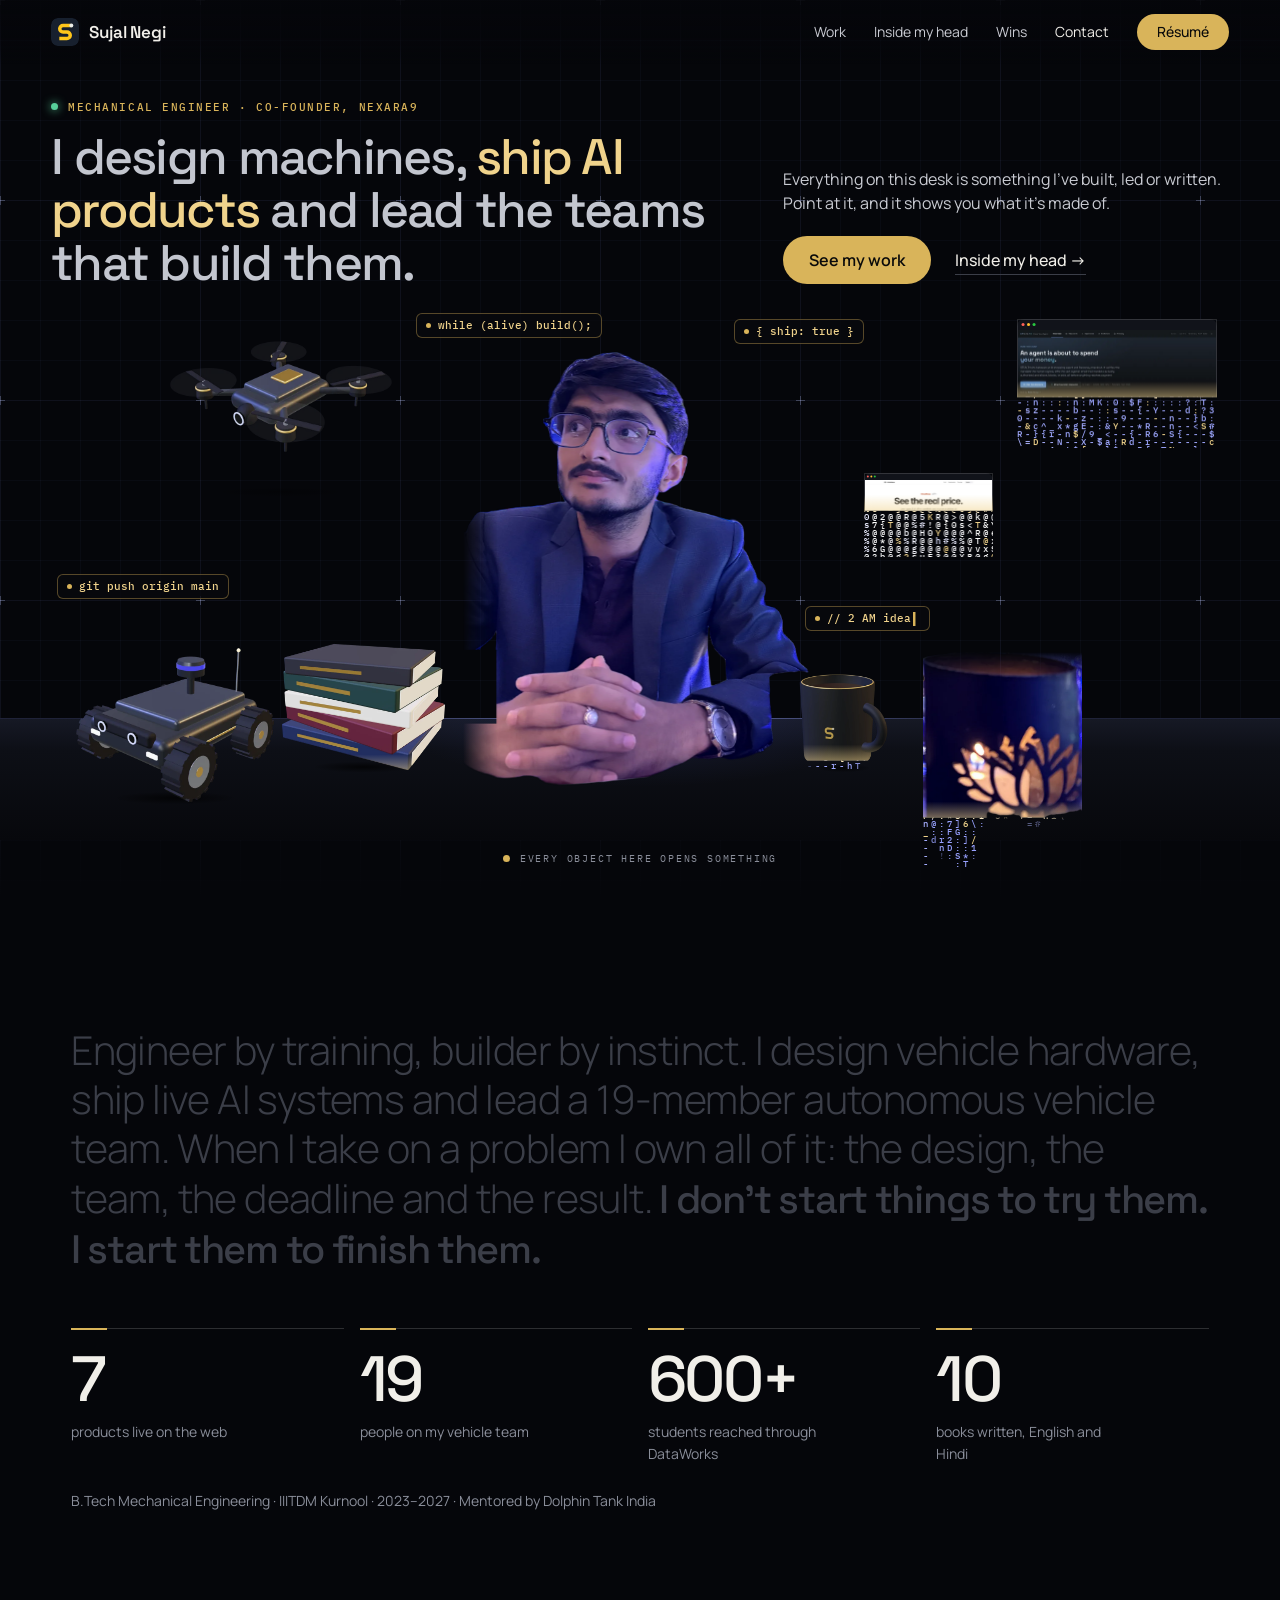
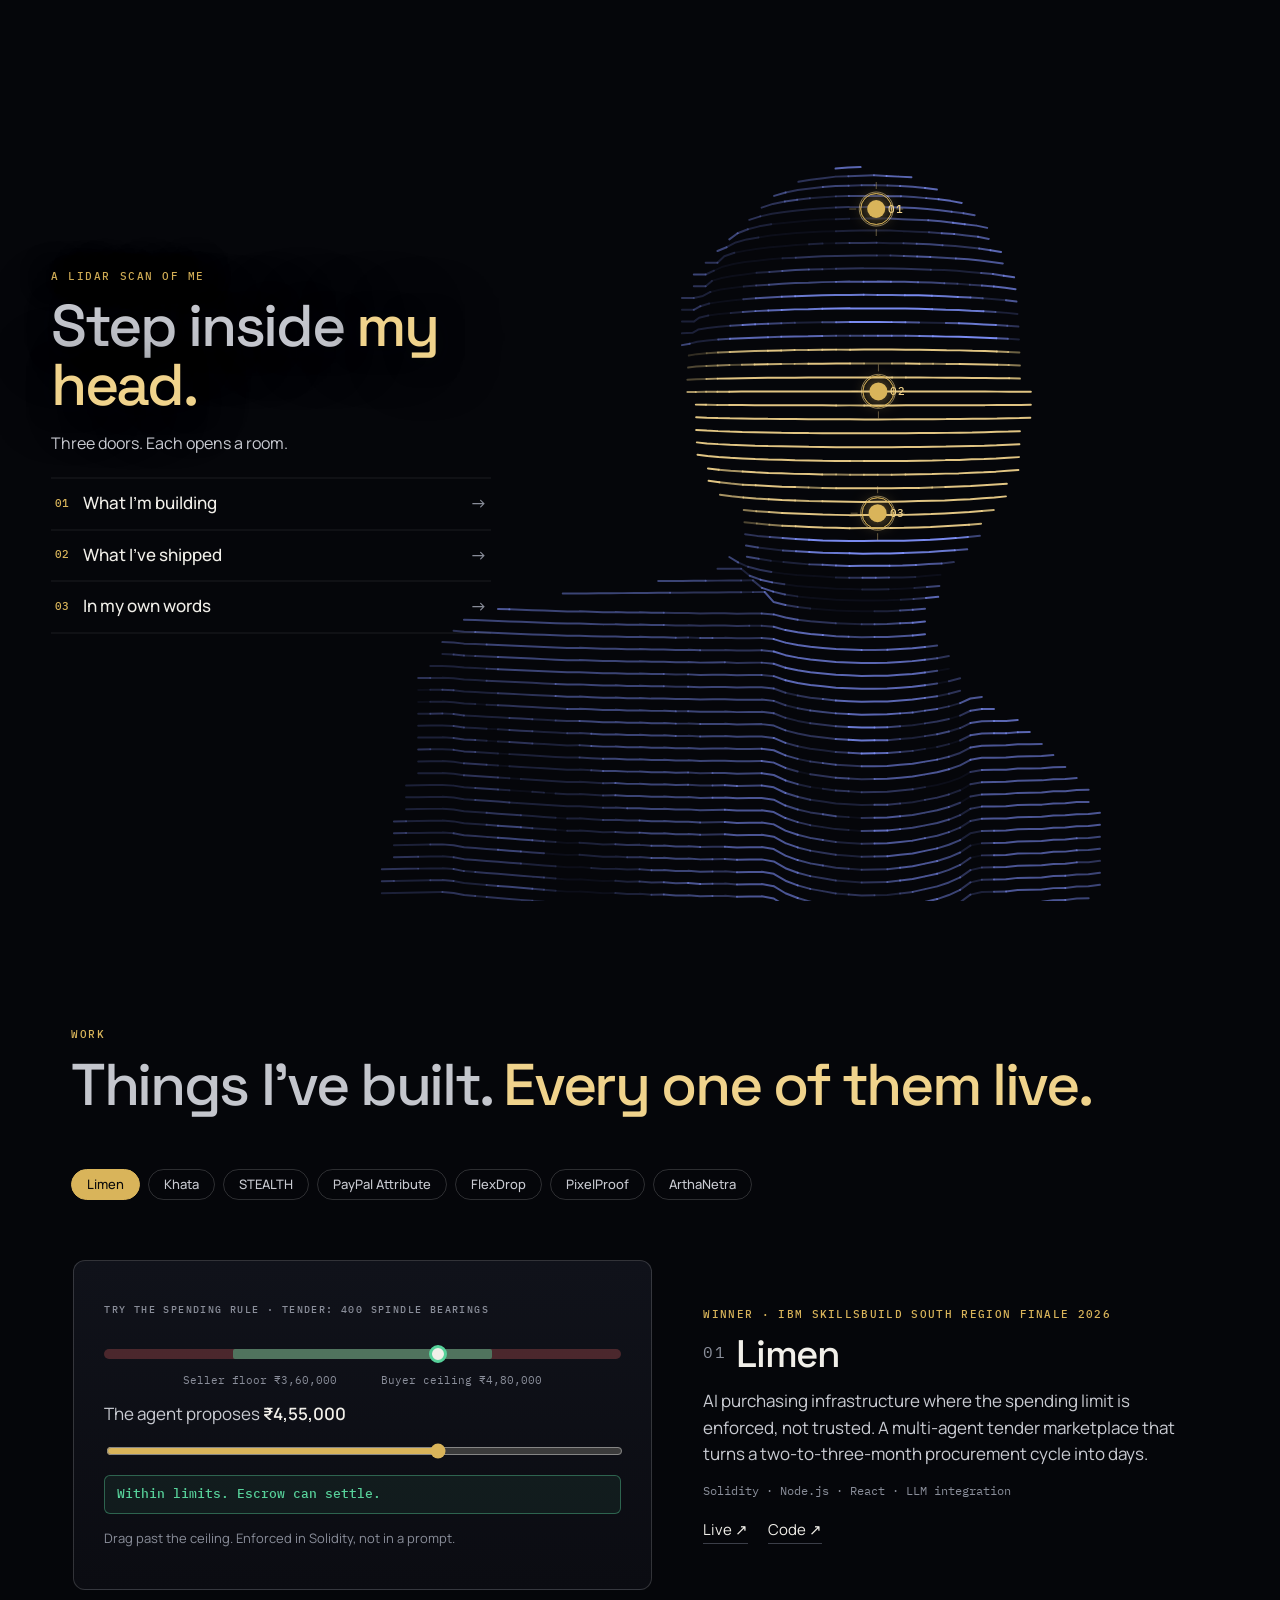
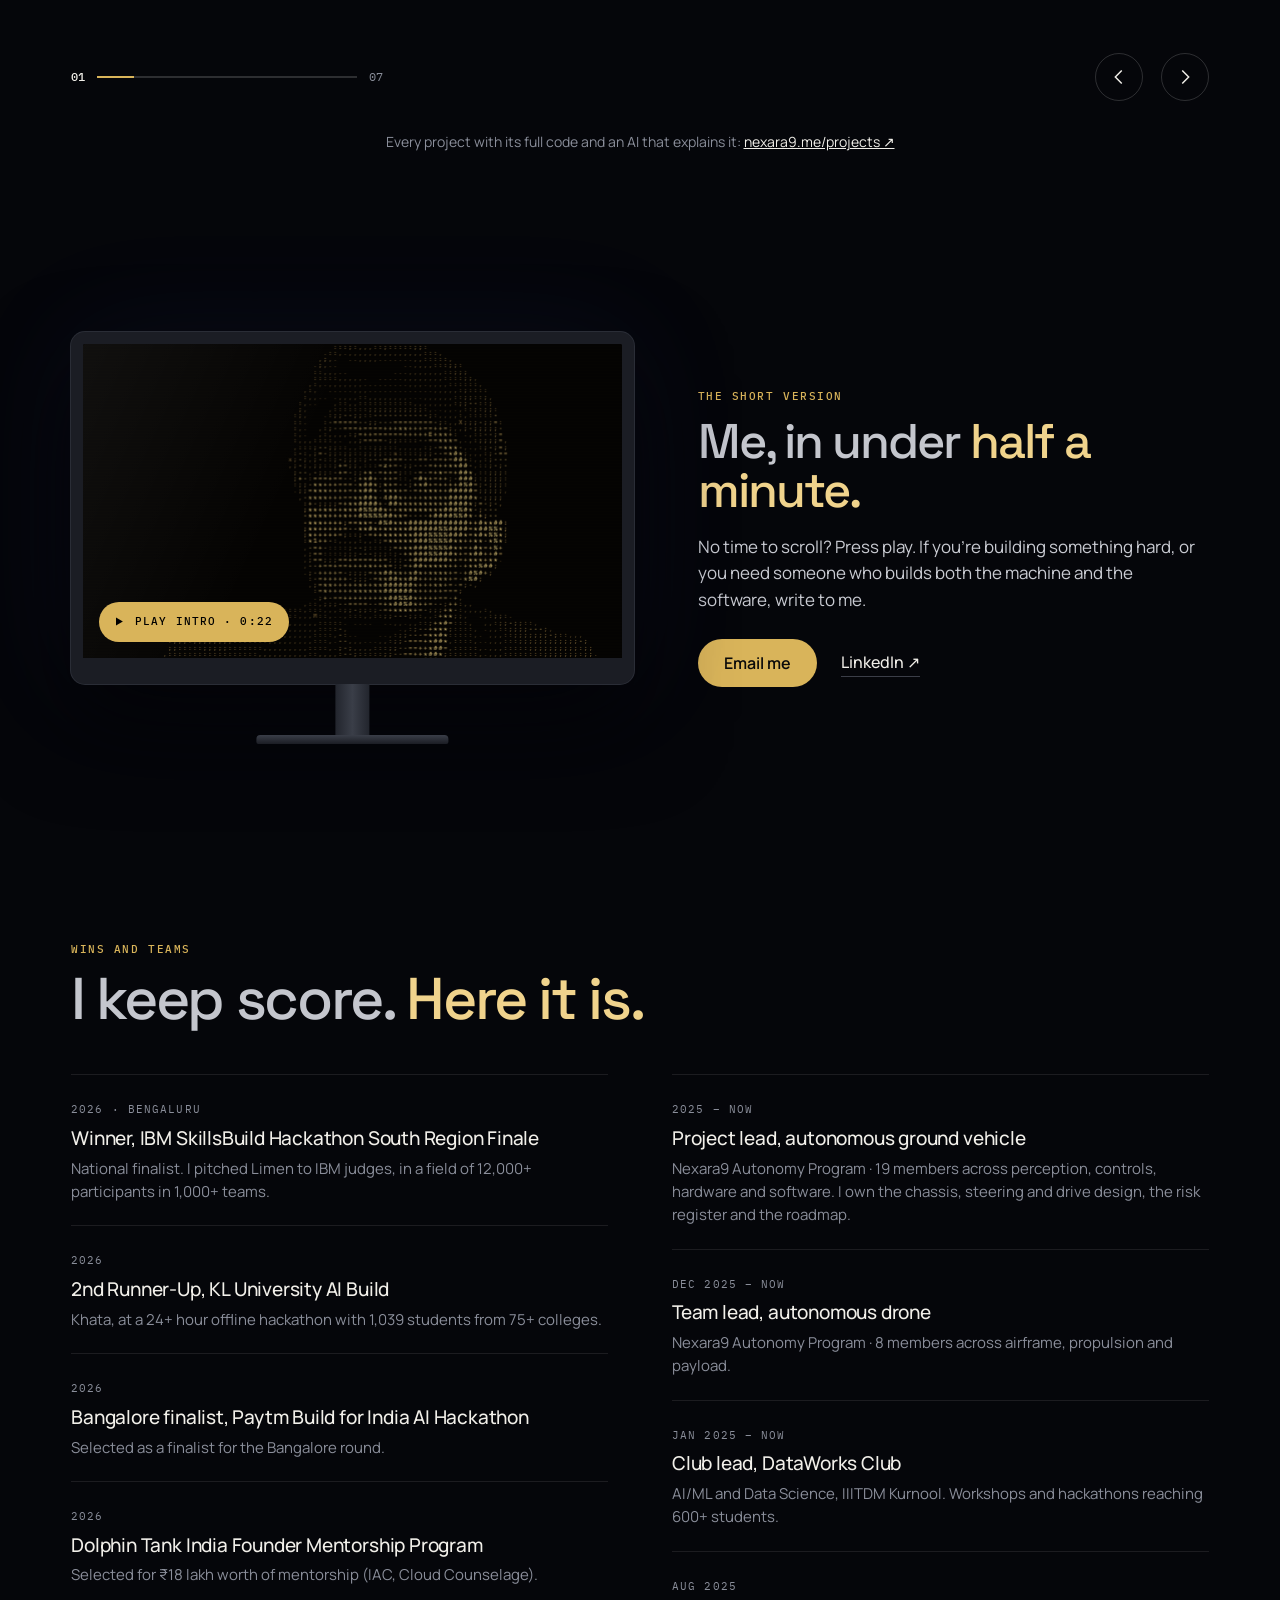
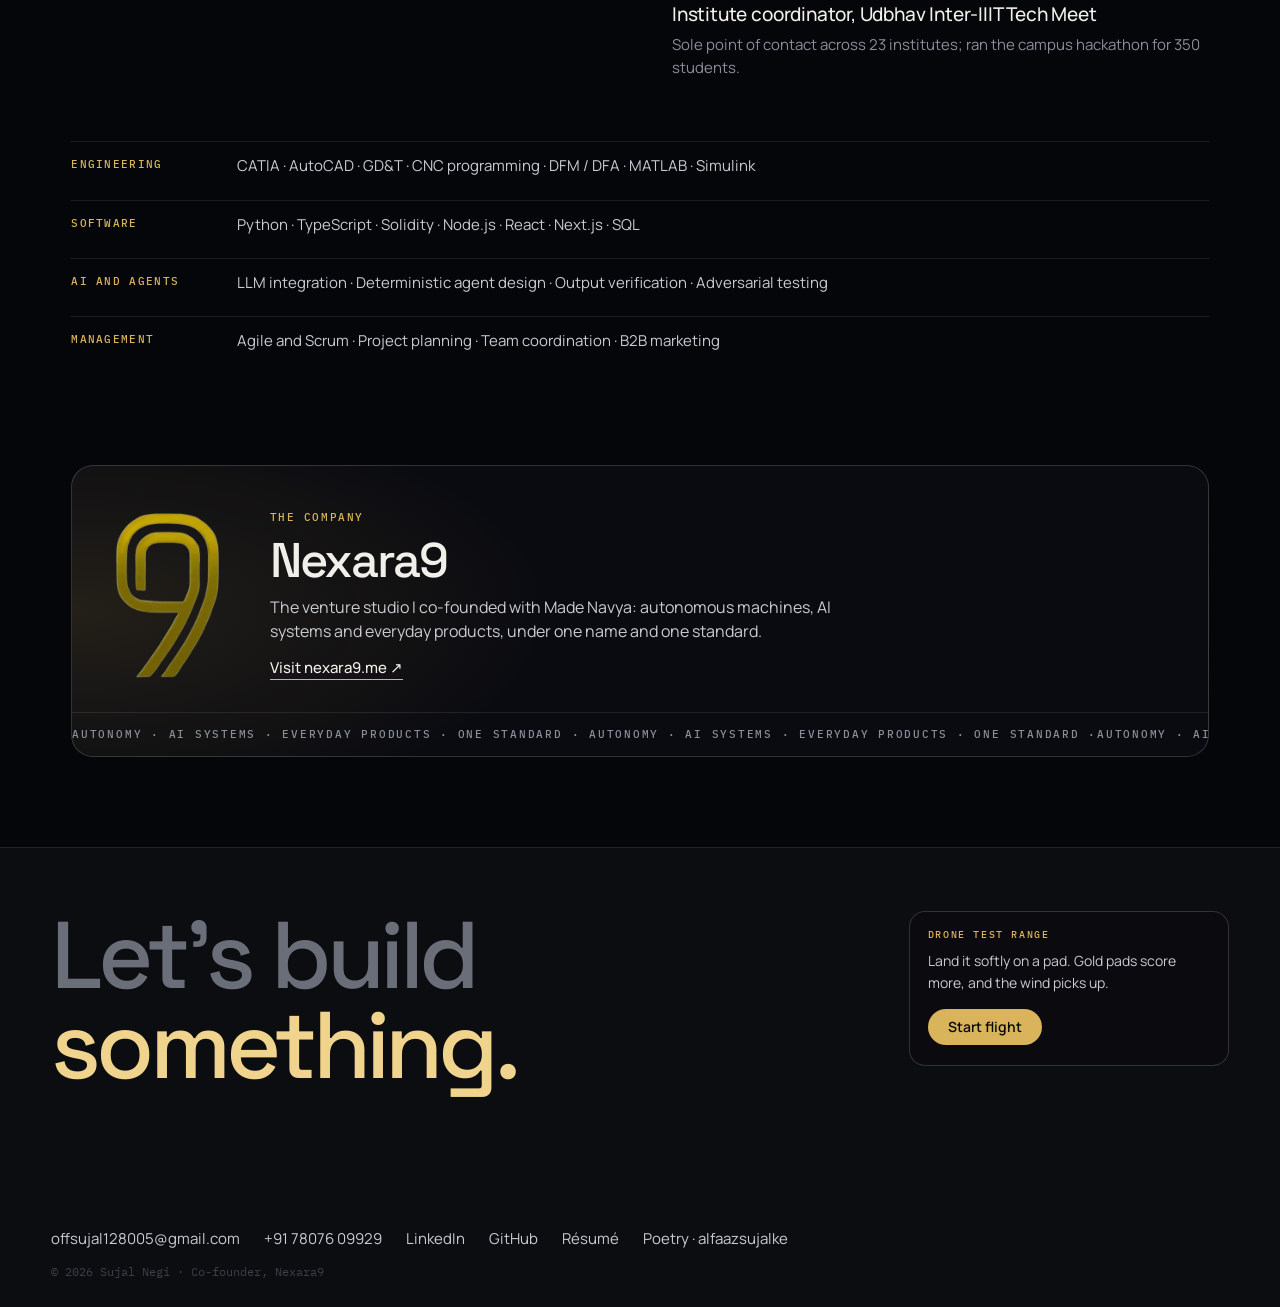
==== commit 34bbbc5d: "Monitor: amber code portrait until Play; shorter intro video; remove Call - The monitor shows my fac" ====
--- a/index.html
+++ b/index.html
@@ -25,12 +25,12 @@
 <link rel="preload" href="assets/img/sujal-desk.webp" as="image" type="image/webp" media="(min-width: 701px)">
 <link rel="preload" href="assets/img/sujal-desk-sm.webp" as="image" type="image/webp" media="(max-width: 700px)">
 <script>document.documentElement.classList.add('js')</script>
-<link rel="stylesheet" href="assets/site.css?v=2">
-<script src="assets/js/fx.js?v=2" defer></script>
-<script src="assets/js/hero.js?v=2" defer></script>
-<script src="assets/js/head.js?v=2" defer></script>
-<script src="assets/js/work.js?v=2" defer></script>
-<script src="assets/js/game.js?v=2" defer></script>
+<link rel="stylesheet" href="assets/site.css?v=3">
+<script src="assets/js/fx.js?v=3" defer></script>
+<script src="assets/js/hero.js?v=3" defer></script>
+<script src="assets/js/head.js?v=3" defer></script>
+<script src="assets/js/work.js?v=3" defer></script>
+<script src="assets/js/game.js?v=3" defer></script>
 </head>
 <body>
 <a class="skip" href="#main">Skip to content</a>
@@ -285,13 +285,13 @@
   <p class="work-more">Every project with its full code and an AI that explains it: <a href="https://nexara9.me/projects/" target="_blank" rel="noopener">nexara9.me/projects ↗</a></p>
 </section>
 
-<!-- 5. The monitor: me, in 24 seconds -->
+<!-- 5. The monitor: my face in amber code; Play shows the 22-second intro -->
 <section class="hello" id="hello" aria-labelledby="hello-title">
   <div class="mon-wrap">
     <div class="mon">
-      <video class="mon-video" playsinline preload="none" poster="assets/video/hello-poster.webp" src="assets/video/hello.mp4"></video>
-      <button class="mon-play" type="button" aria-label="Play the 24-second intro"><svg viewBox="0 0 24 24" aria-hidden="true"><path d="M8 5.5v13l11-6.5z" fill="currentColor"/></svg></button>
-      <p class="mon-tag">hello.mp4 · 0:24</p>
+      <canvas class="mon-cv" aria-hidden="true"></canvas>
+      <video class="mon-video" playsinline preload="none" src="assets/video/hello.mp4"></video>
+      <button class="mon-play" type="button" aria-label="Play the 22-second intro"><svg viewBox="0 0 24 24" aria-hidden="true"><path d="M8 5.5v13l11-6.5z" fill="currentColor"/></svg><span>Play intro · 0:22</span></button>
     </div>
     <div class="mon-stand" aria-hidden="true"></div>
   </div>
@@ -299,7 +299,7 @@
     <p class="kicker">The short version</p>
     <h2 id="hello-title">Me, in under <em>half a minute.</em></h2>
     <p class="hello-sub">No time to scroll? Press play. If you’re building something hard, or you need someone who builds both the machine and the software, write to me.</p>
-    <p class="hero-btns"><a class="btn-pill" href="mailto:offsujal128005@gmail.com?subject=Hello%20Sujal">Email me</a><a class="btn-text" href="https://www.linkedin.com/in/sujal128005/" target="_blank" rel="noopener">LinkedIn ↗</a><a class="btn-text" href="tel:+917807609929">Call</a></p>
+    <p class="hero-btns"><a class="btn-pill" href="mailto:offsujal128005@gmail.com?subject=Hello%20Sujal">Email me</a><a class="btn-text" href="https://www.linkedin.com/in/sujal128005/" target="_blank" rel="noopener">LinkedIn ↗</a></p>
   </div>
 </section>
 
--- a/assets/site.css
+++ b/assets/site.css
@@ -284,12 +284,13 @@
 .mon-wrap { position: relative; padding-bottom: 60px; }
 .mon { position: relative; aspect-ratio: 16 / 10; background: #000; border: 12px solid #1b1d24; border-bottom-width: 26px; border-radius: 14px; box-shadow: 0 0 0 1px #2a2d36, 0 40px 90px rgba(0, 0, 0, .7), 0 0 120px rgba(91, 108, 255, .08); overflow: hidden; }
 .mon::after { content: ''; position: absolute; inset: 0; background: linear-gradient(115deg, rgba(255, 255, 255, .05), transparent 40%); pointer-events: none; }
-.mon-video { position: absolute; inset: 0; width: 100%; height: 100%; object-fit: cover; background: #05060a; }
-.mon-play { position: absolute; z-index: 2; left: 50%; top: 50%; transform: translate(-50%, -50%); width: 78px; height: 78px; padding: 24px 22px 24px 26px; border-radius: 50%; border: 0; cursor: pointer; background: var(--gold); color: #000; box-shadow: 0 0 0 0 rgba(217, 180, 90, .55); animation: ping 2.2s infinite; transition: transform .3s var(--ease), opacity .3s; }
-.mon-play:hover { transform: translate(-50%, -50%) scale(1.06); }
+.mon-cv, .mon-video { position: absolute; inset: 0; width: 100%; height: 100%; object-fit: cover; }
+.mon-video { background: #05060a; opacity: 0; transition: opacity .4s; }
+.mon.playing .mon-video { opacity: 1; }
+.mon-play { position: absolute; z-index: 2; left: 16px; bottom: 16px; display: flex; align-items: center; gap: 9px; height: 40px; padding: 0 16px 0 12px; border-radius: 999px; border: 0; cursor: pointer; background: var(--gold); color: #000; font: 500 11px/1 var(--mono); letter-spacing: .1em; text-transform: uppercase; box-shadow: 0 0 0 0 rgba(217, 180, 90, .55); animation: ping 2.2s infinite; transition: transform .3s var(--ease), opacity .3s, background .2s; }
+.mon-play svg { width: 15px; height: 15px; }
+.mon-play:hover { background: var(--gold2); transform: translateY(-2px); }
 .mon.playing .mon-play { opacity: 0; pointer-events: none; }
-.mon-tag { position: absolute; z-index: 2; left: 14px; top: 12px; font: 500 10px/1 var(--mono); letter-spacing: .12em; color: rgba(255, 255, 255, .7); background: rgba(0, 0, 0, .45); padding: 6px 8px; border-radius: 4px; transition: opacity .3s; }
-.mon.playing .mon-tag { opacity: 0; }
 .mon-stand { position: absolute; left: 50%; bottom: 0; width: 34%; height: 60px; transform: translateX(-50%); }
 .mon-stand::before { content: ''; position: absolute; left: 41%; right: 41%; top: 0; bottom: 8px; background: linear-gradient(90deg, #22252d, #3a3e48 50%, #22252d); }
 .mon-stand::after { content: ''; position: absolute; left: 0; right: 0; bottom: 0; height: 9px; border-radius: 4px 4px 2px 2px; background: linear-gradient(180deg, #3a3e48, #1b1d24); }
@@ -431,7 +432,7 @@
   .demo { min-height: 0; }
   .slide-txt > p:not(.award):not(.stack):not(.links) { font-size: 16px; }
   .mon { border-width: 8px; border-bottom-width: 18px; }
-  .mon-play { width: 70px; height: 70px; }
+  .mon-play { left: 10px; bottom: 10px; height: 34px; font-size: 10px; }
   .foot { min-height: 520px; }
   .foot-links { gap: 10px 18px; }
   .foot-links a { font-size: 14px; }
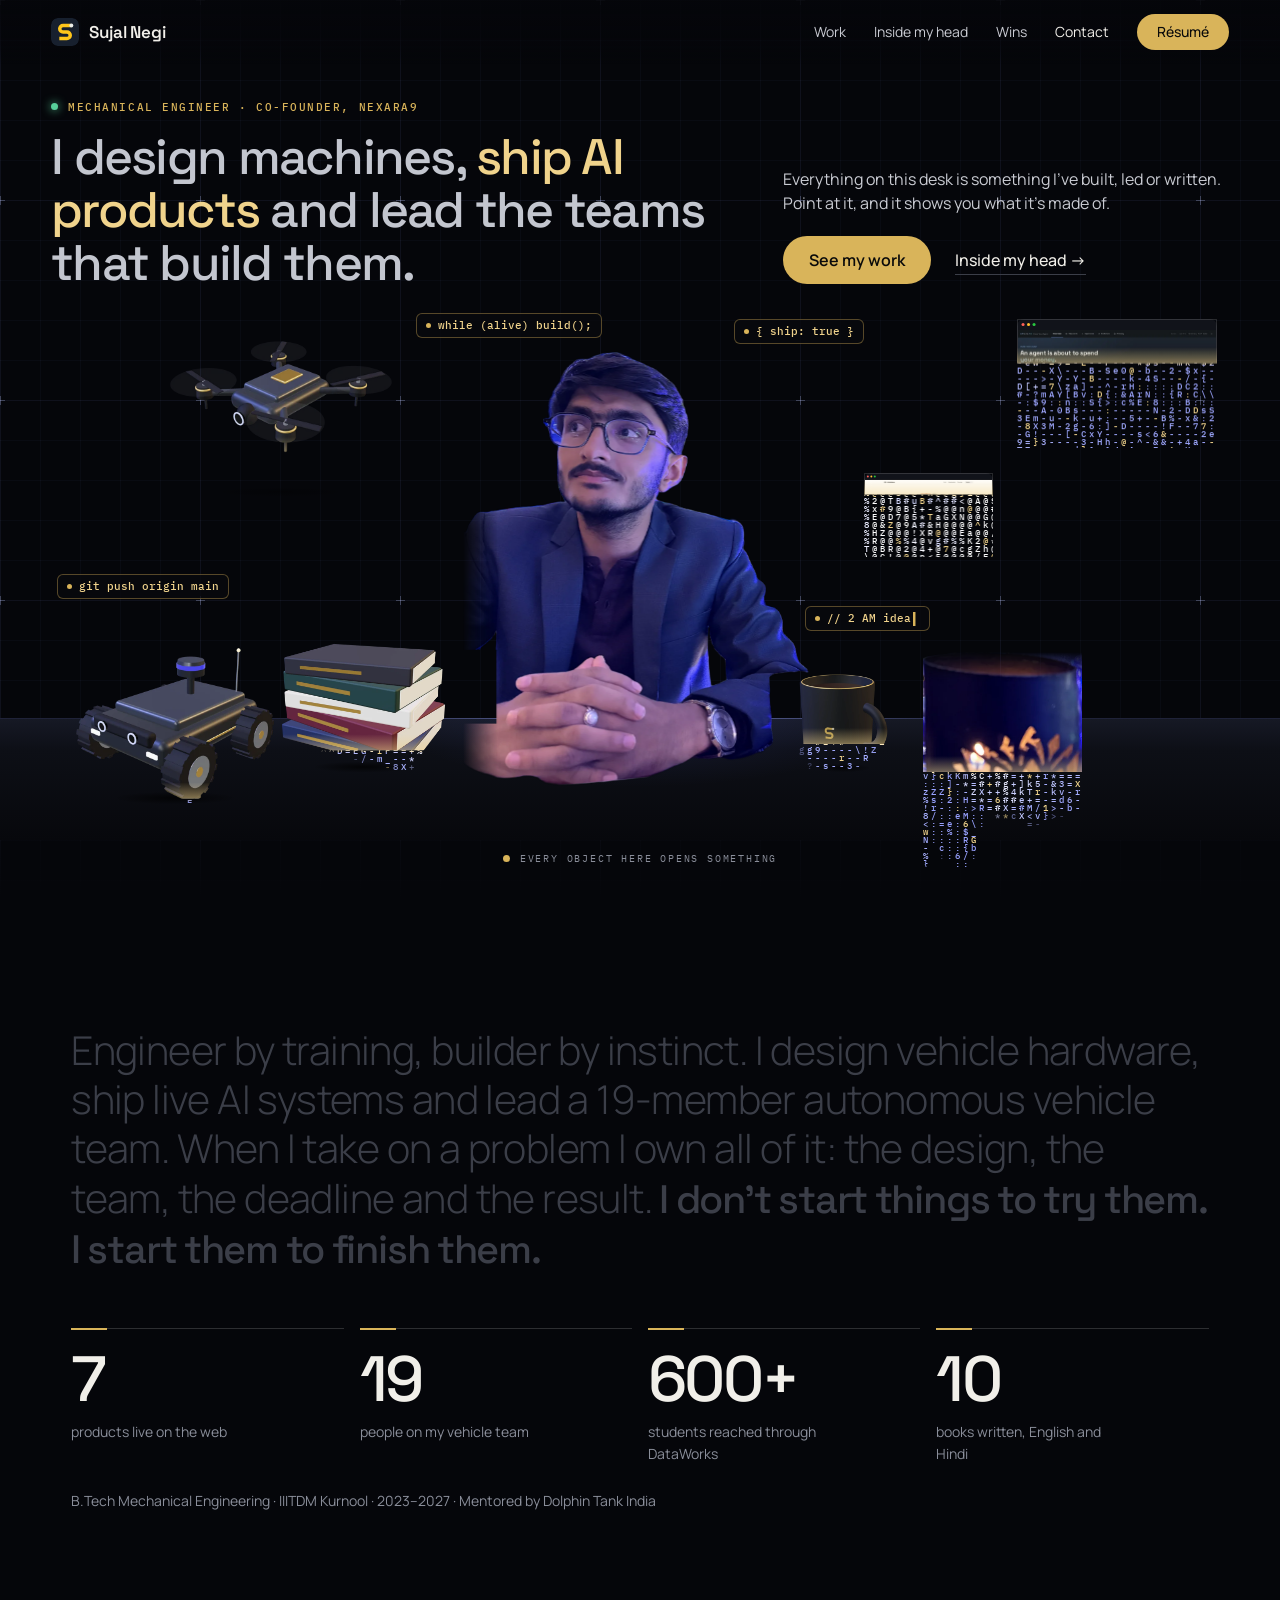
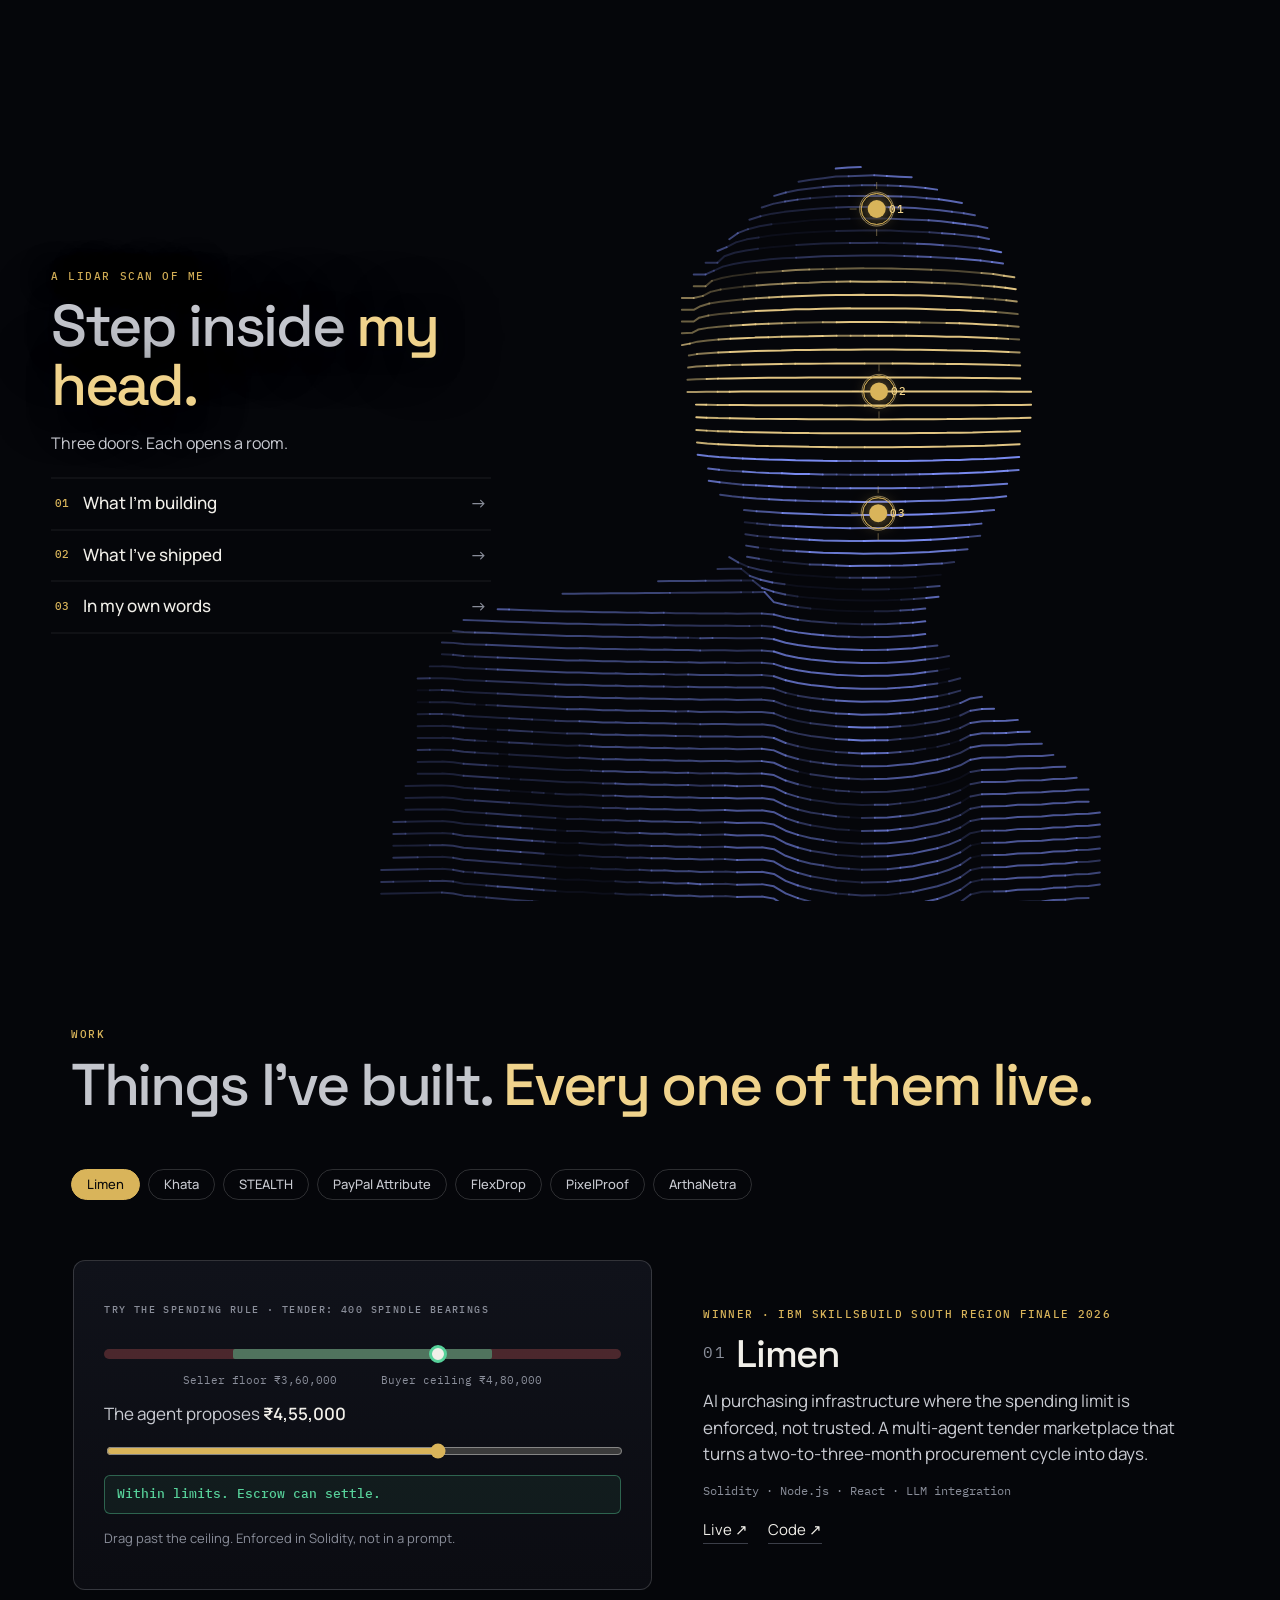
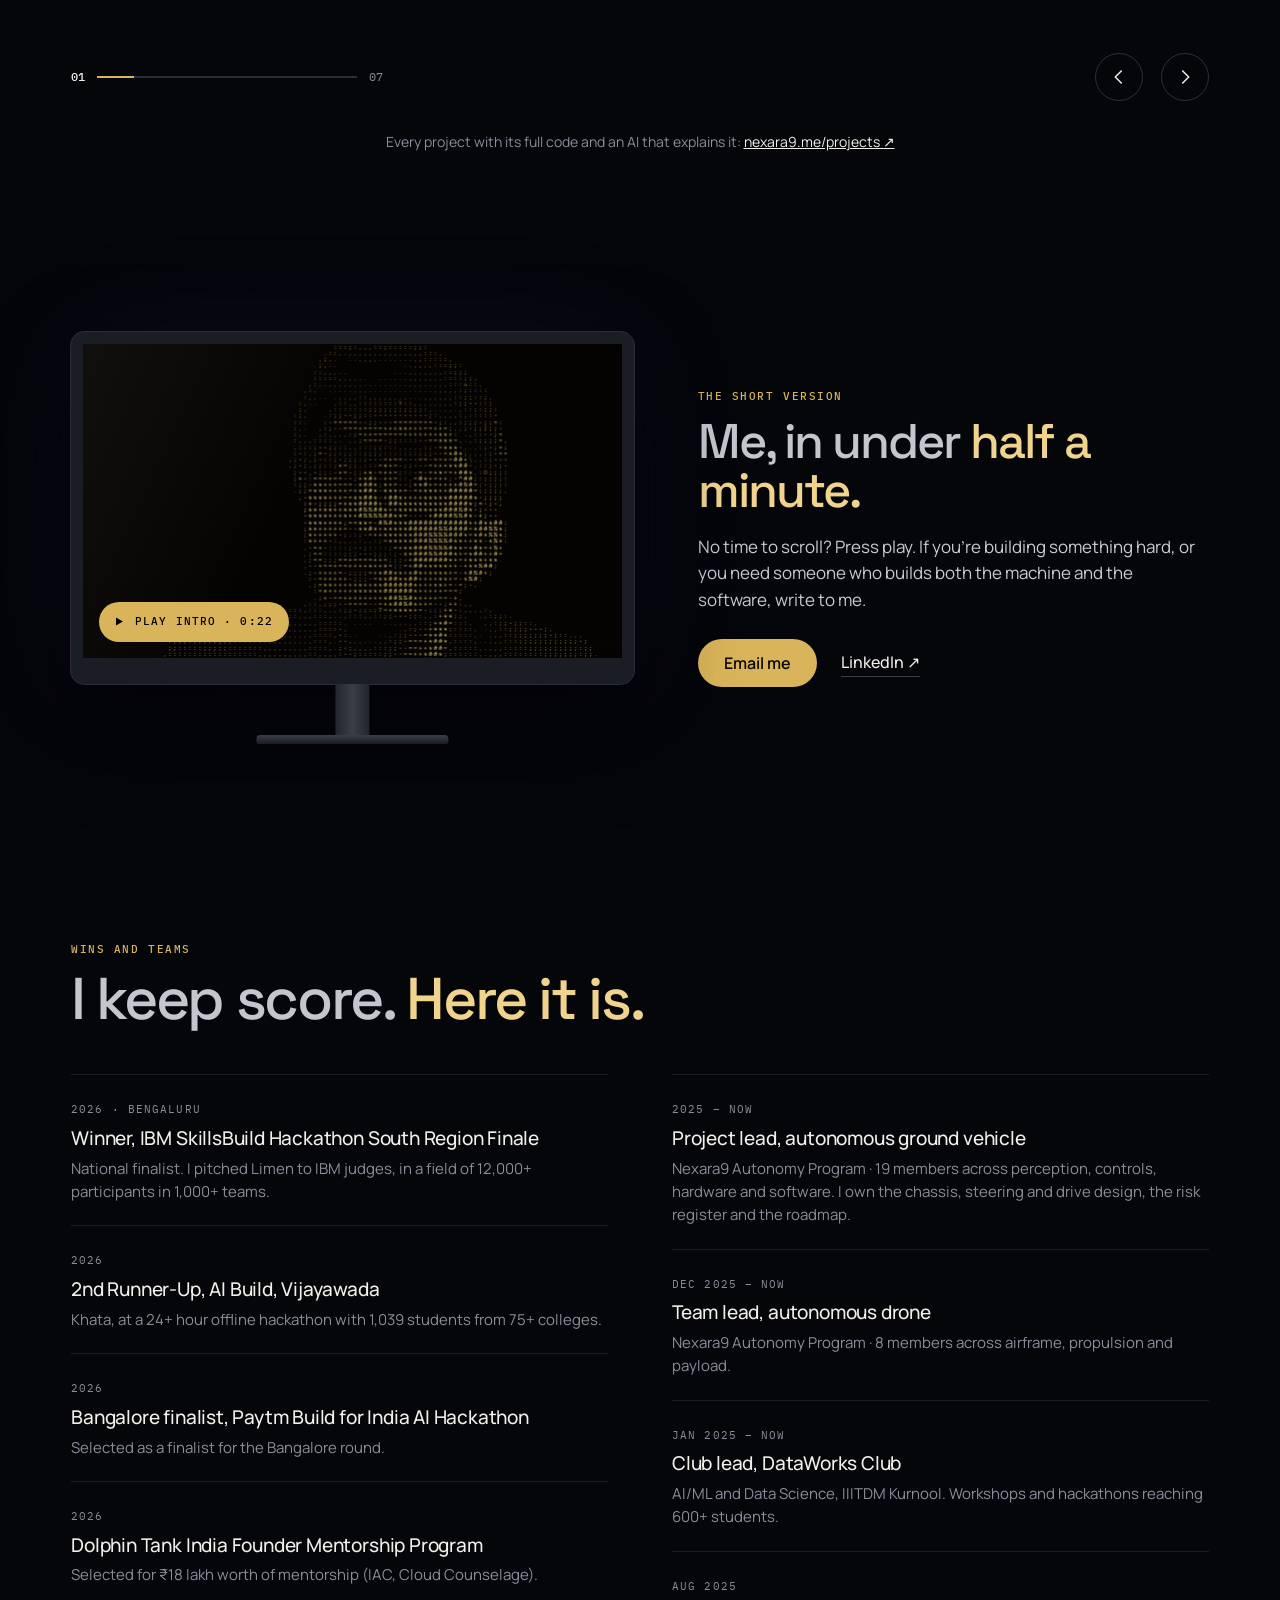
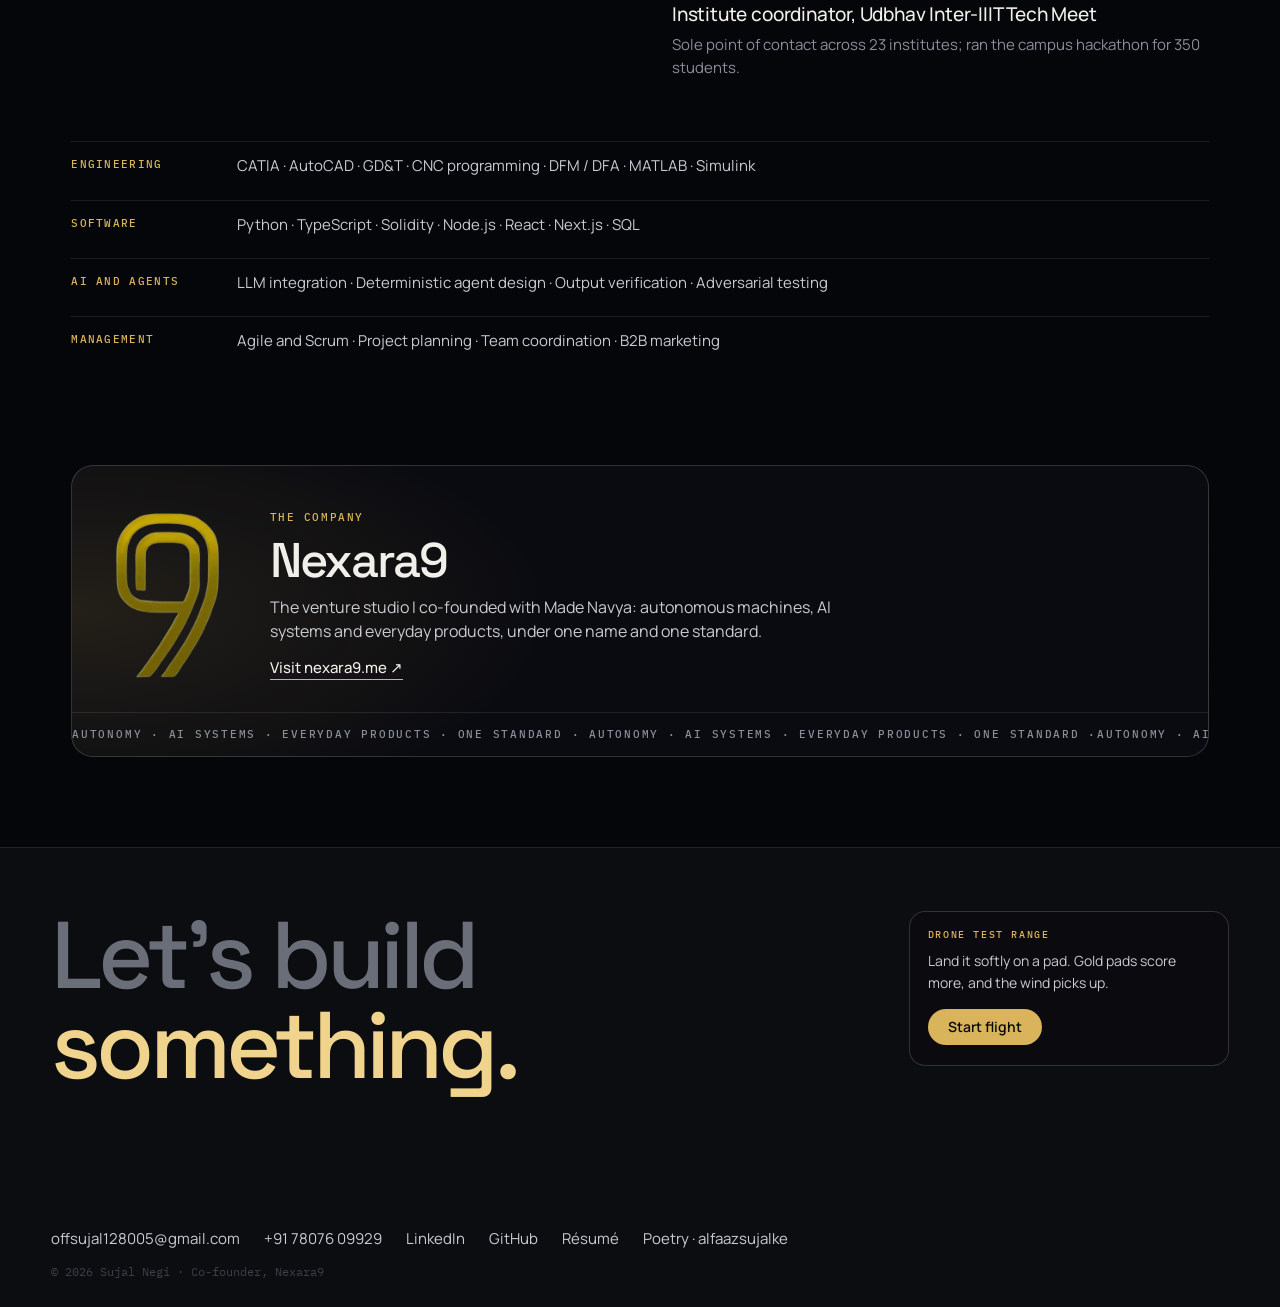
==== commit c7e950cd: "Replace KL University with Vijayawada for AI Build Co-Authored-By: Claude Opus 5.5 <noreply@anthropi" ====
--- a/index.html
+++ b/index.html
@@ -212,7 +212,7 @@
           <button class="btn-gold" id="khata-run" type="button">Check the claims</button>
         </div>
         <div class="slide-txt">
-          <p class="award">2nd Runner-Up · KL University AI Build 2026</p>
+          <p class="award">2nd Runner-Up · AI Build 2026, Vijayawada</p>
           <h3><small>02</small>Khata</h3>
           <p>A live co-pilot for sales calls. It checks every number a rep quotes against the real product rules and corrects mistakes in about a second. Won at a 24+ hour offline hackathon with 1,039 students from 75+ colleges. Built with Vaishnavi C R.</p>
           <p class="stack">Next.js · TypeScript · SQLite · LLM integration</p>
@@ -312,7 +312,7 @@
   <div class="wins-grid">
     <ol class="list">
       <li><span class="yr">2026 · Bengaluru</span><h3>Winner, IBM SkillsBuild Hackathon South Region Finale</h3><p>National finalist. I pitched Limen to IBM judges, in a field of 12,000+ participants in 1,000+ teams.</p></li>
-      <li><span class="yr">2026</span><h3>2nd Runner-Up, KL University AI Build</h3><p>Khata, at a 24+ hour offline hackathon with 1,039 students from 75+ colleges.</p></li>
+      <li><span class="yr">2026</span><h3>2nd Runner-Up, AI Build, Vijayawada</h3><p>Khata, at a 24+ hour offline hackathon with 1,039 students from 75+ colleges.</p></li>
       <li><span class="yr">2026</span><h3>Bangalore finalist, Paytm Build for India AI Hackathon</h3><p>Selected as a finalist for the Bangalore round.</p></li>
       <li><span class="yr">2026</span><h3>Dolphin Tank India Founder Mentorship Program</h3><p>Selected for ₹18 lakh worth of mentorship (IAC, Cloud Counselage).</p></li>
     </ol>
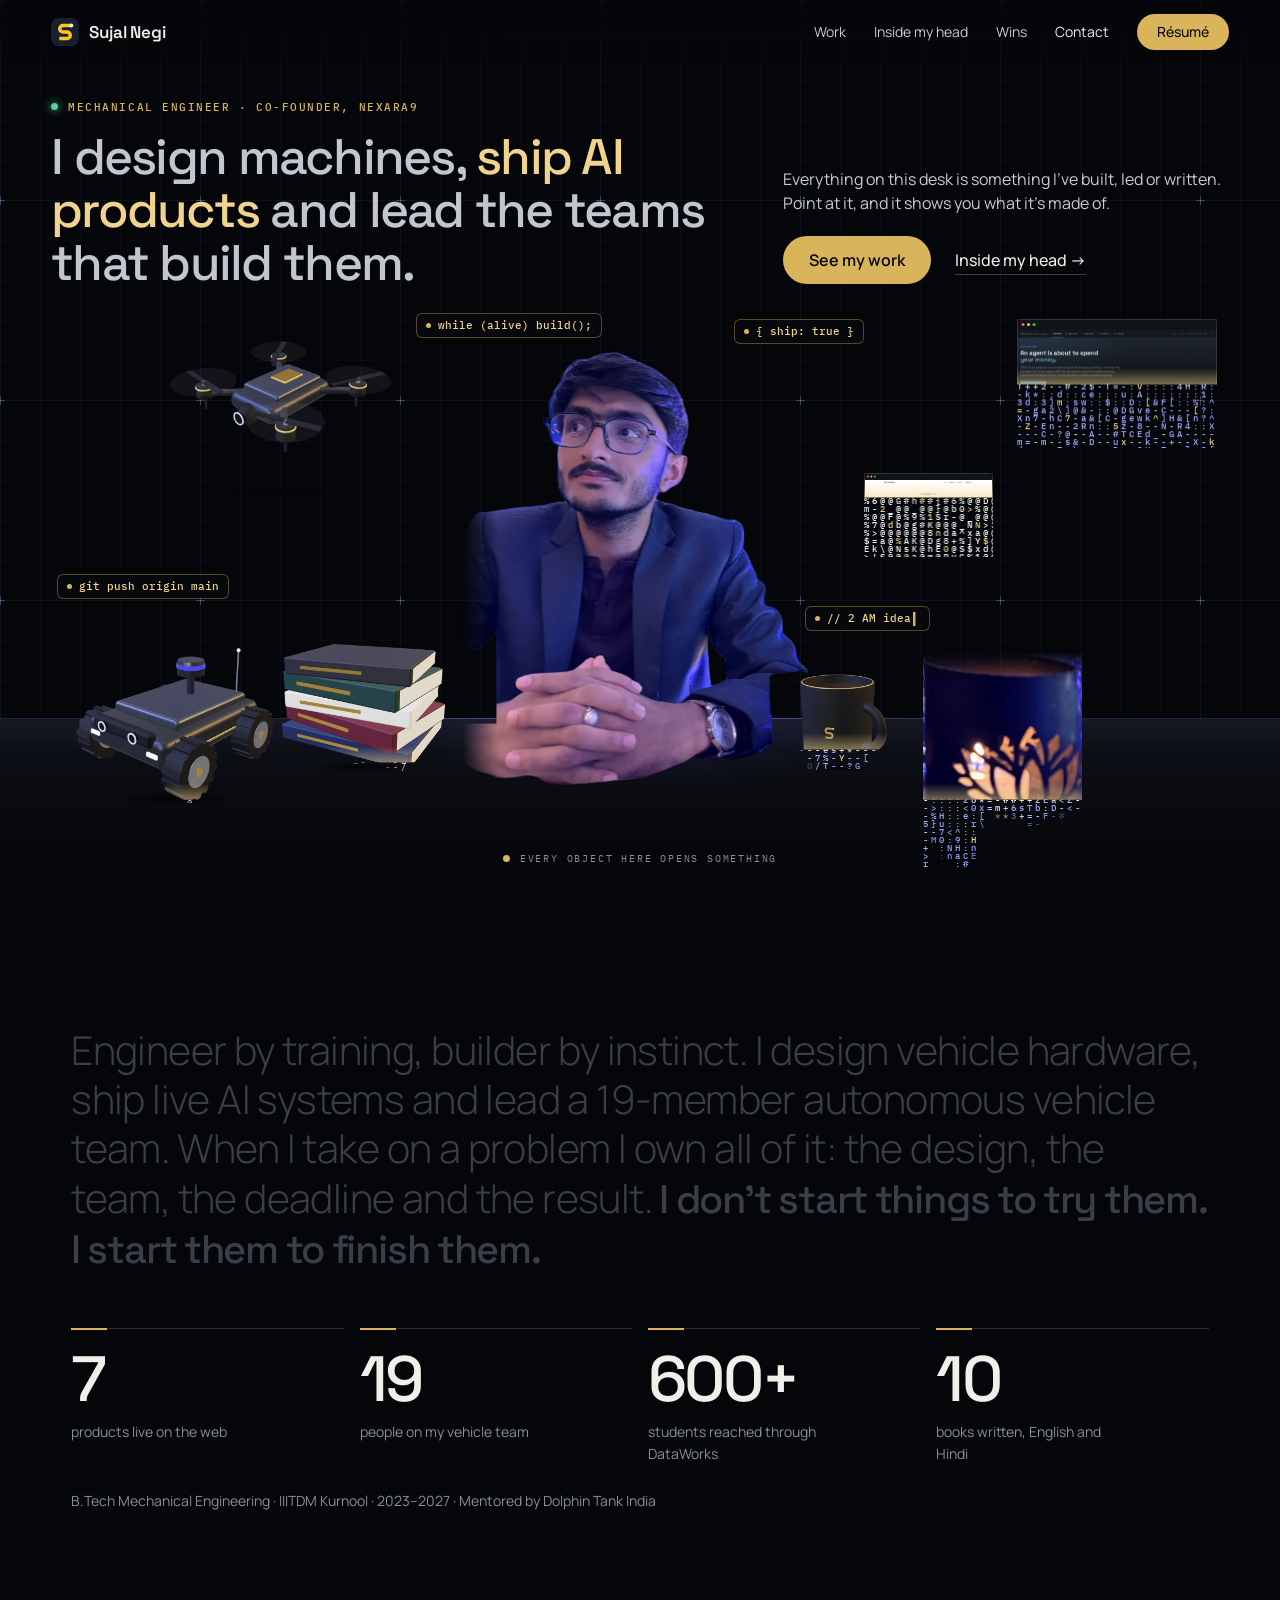
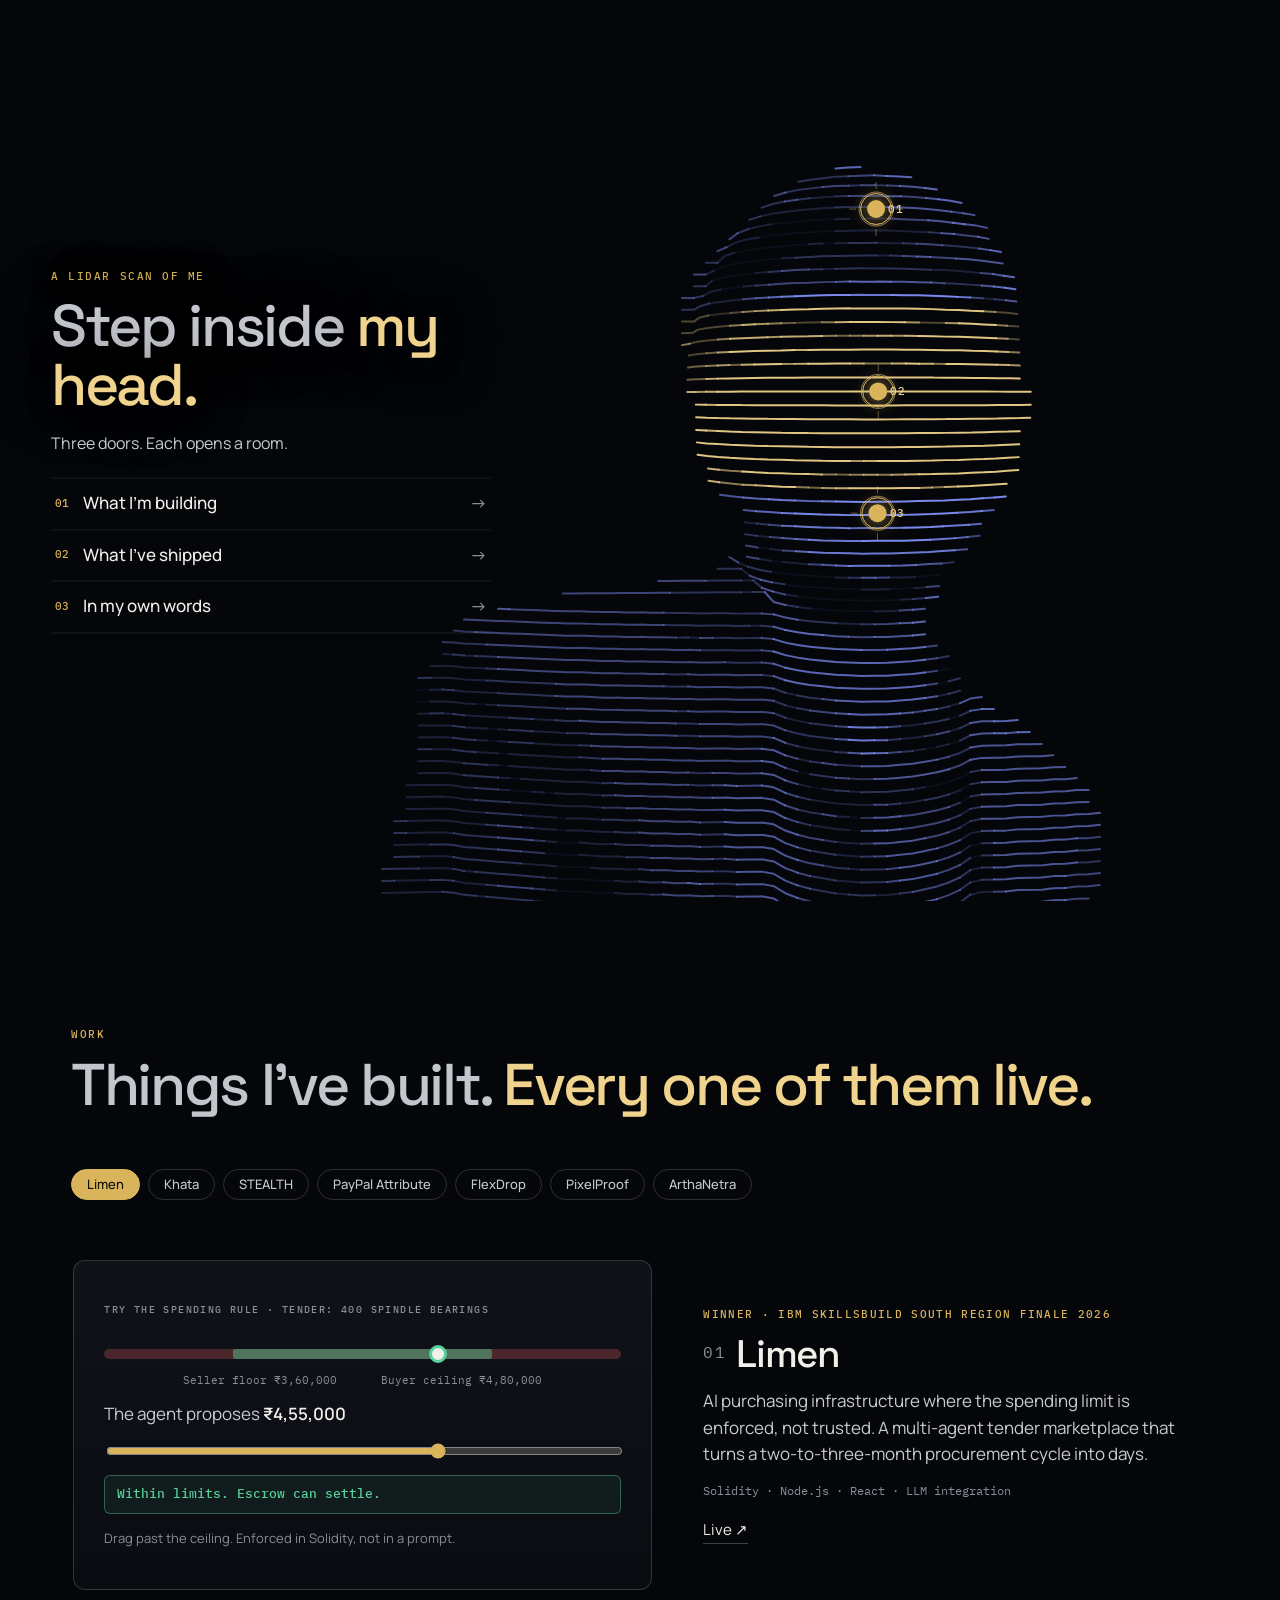
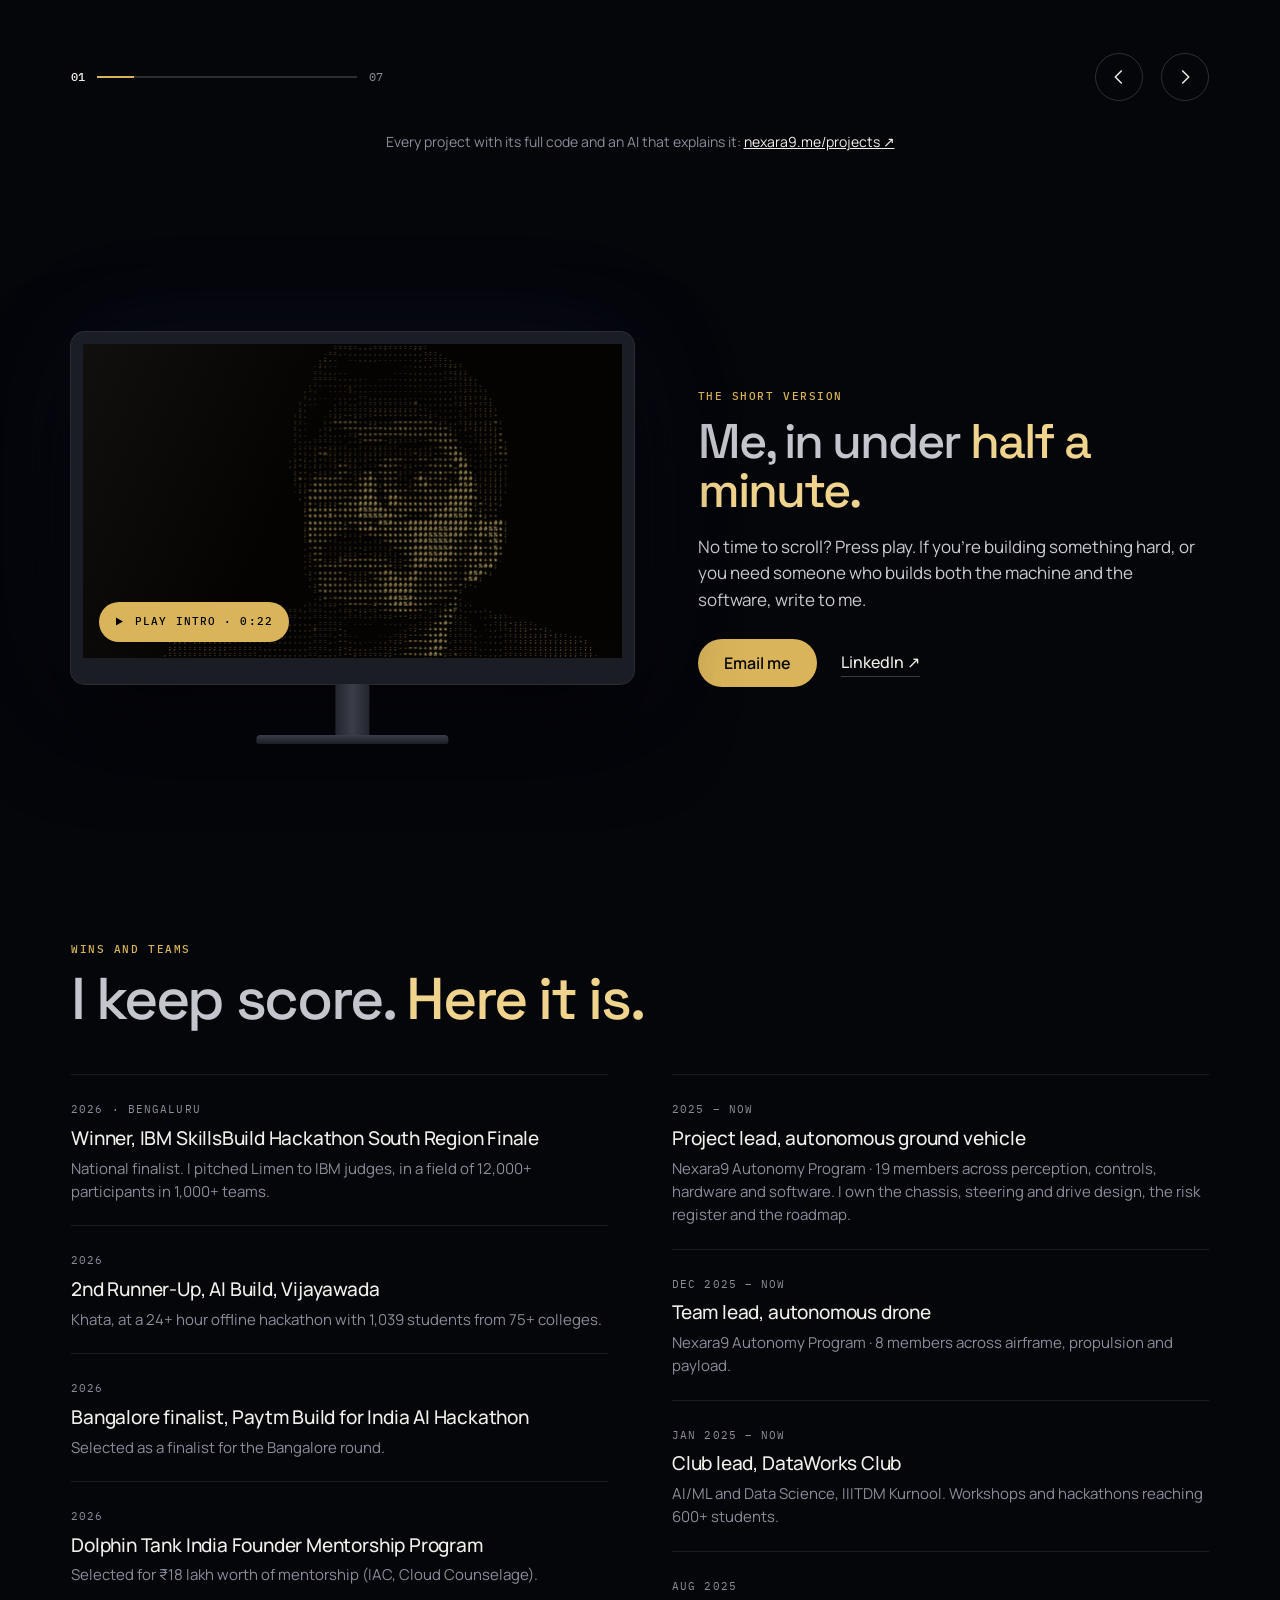
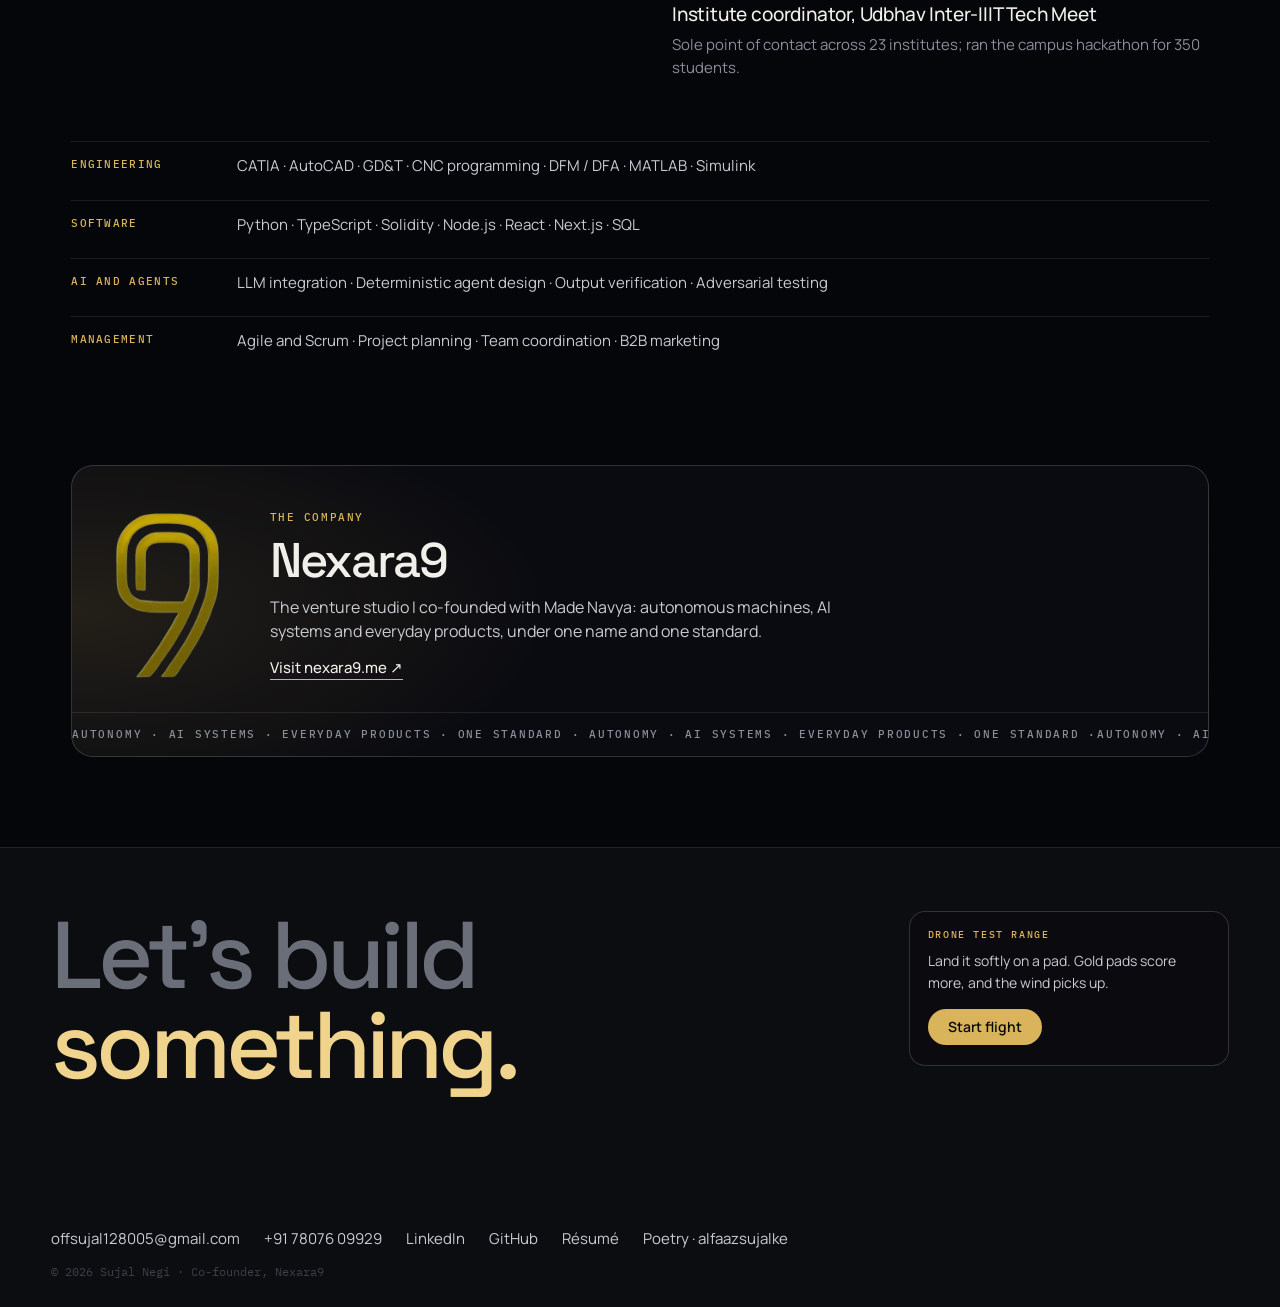
==== commit fcc581e3: "Rebuild résumé as a one-page founder résumé; fix links Résumé now covers product management, project" ====
--- a/index.html
+++ b/index.html
@@ -197,7 +197,7 @@
           <h3><small>01</small>Limen</h3>
           <p>AI purchasing infrastructure where the spending limit is enforced, not trusted. A multi-agent tender marketplace that turns a two-to-three-month procurement cycle into days.</p>
           <p class="stack">Solidity · Node.js · React · LLM integration</p>
-          <p class="links"><a href="https://limen-peqe.onrender.com" target="_blank" rel="noopener" data-wake>Live ↗</a><a href="https://github.com/sujal128005/limen" target="_blank" rel="noopener">Code ↗</a></p>
+          <p class="links"><a href="https://limen-peqe.onrender.com" target="_blank" rel="noopener" data-wake>Live ↗</a></p>
         </div>
       </article>
 
